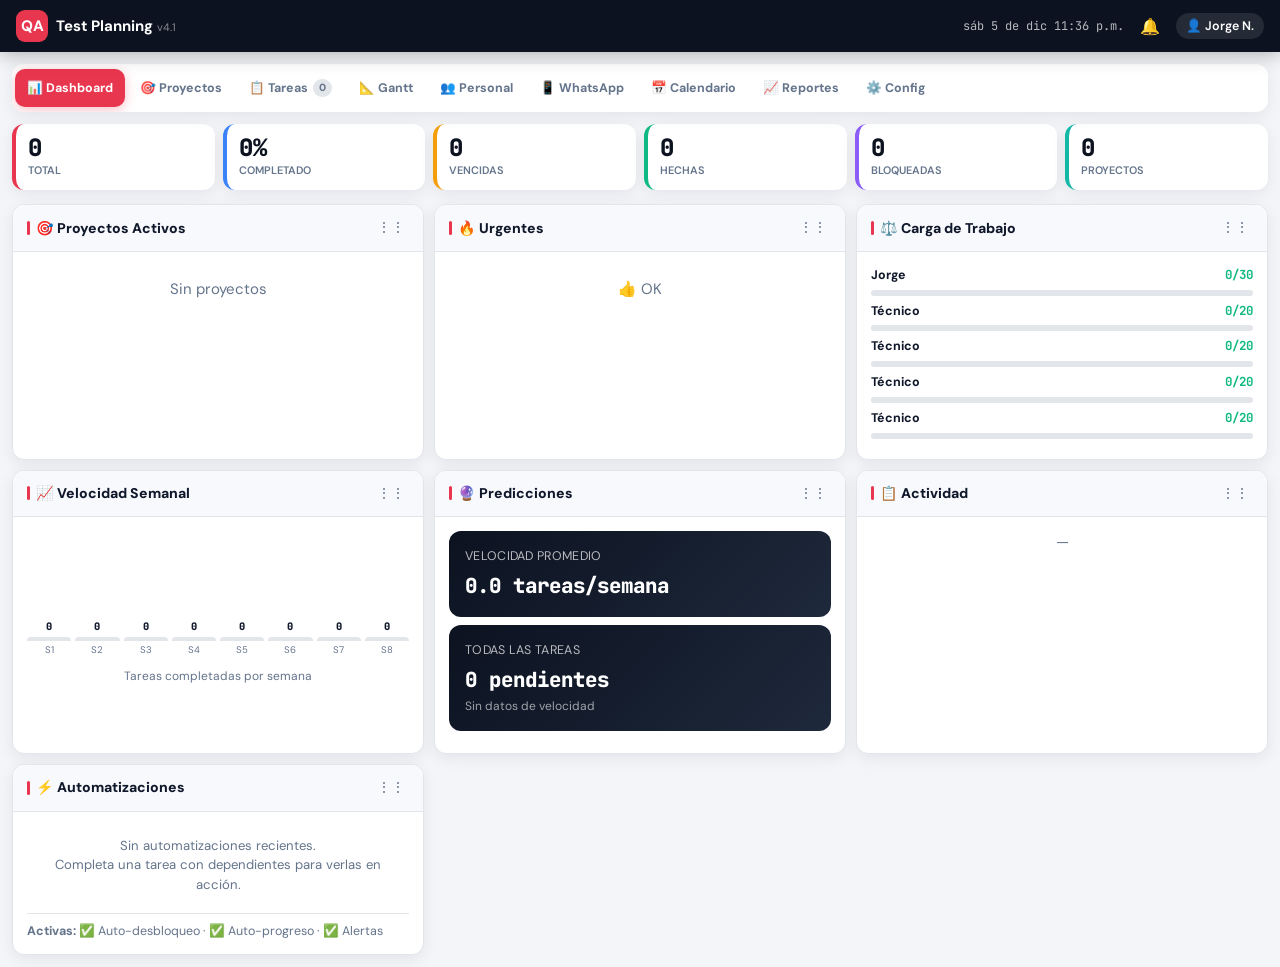
==== index.html @ 42ef91e9 "Add files via upload" ====
<!DOCTYPE html>
<html lang="es">
<head>
    <meta charset="UTF-8">
    <meta name="viewport" content="width=device-width, initial-scale=1.0, maximum-scale=1.0, user-scalable=no">
    <title>QA Test Planning v4.1</title>
    <link href="https://fonts.googleapis.com/css2?family=DM+Sans:wght@400;500;600;700;800&family=JetBrains+Mono:wght@400;600&display=swap" rel="stylesheet">
    <style>
        :root{--dark:#0c1220;--accent:#e8364e;--accent-hover:#c82d42;--accent-light:rgba(232,54,78,0.08);--bg:#f3f5f9;--surface:#fff;--surface-alt:#f8f9fc;--text:#0f172a;--muted:#64748b;--border:#e2e5ea;--success:#10b981;--warning:#f59e0b;--danger:#ef4444;--info:#3b82f6;--purple:#8b5cf6;--teal:#14b8a6;--radius:12px;--shadow:0 4px 16px rgba(12,18,32,0.07);--shadow-lg:0 12px 40px rgba(12,18,32,0.12)}
        *{margin:0;padding:0;box-sizing:border-box}body{font-family:'DM Sans',sans-serif;background:var(--bg);color:var(--text);font-size:15px;line-height:1.5;overflow-x:hidden;-webkit-tap-highlight-color:transparent}
        .topbar{background:var(--dark);color:#fff;padding:10px 16px;display:flex;justify-content:space-between;align-items:center;position:sticky;top:0;z-index:2000;box-shadow:0 2px 20px rgba(0,0,0,0.3)}
        .topbar-brand{display:flex;align-items:center;gap:8px}.topbar-brand .logo{width:32px;height:32px;background:var(--accent);border-radius:9px;display:flex;align-items:center;justify-content:center;font-weight:800;font-size:0.95rem}
        .topbar-right{display:flex;align-items:center;gap:10px;font-size:0.8rem}
        .clock{font-family:'JetBrains Mono',monospace;opacity:0.7;font-size:0.75rem}
        .user-badge{background:rgba(255,255,255,0.1);padding:4px 10px;border-radius:20px;font-weight:600;font-size:0.78rem}
        .notif-btn{background:none;border:none;color:#fff;font-size:1rem;cursor:pointer;position:relative;padding:4px 6px}
        .notif-btn .notif-count{position:absolute;top:-3px;right:-2px;background:var(--accent);color:#fff;font-size:0.58rem;font-weight:800;padding:1px 4px;border-radius:10px}
        .container{max-width:1400px;margin:12px auto;padding:0 12px}
        .tabs{display:flex;gap:3px;margin-bottom:12px;overflow-x:auto;padding:5px 3px;background:var(--surface);border-radius:12px;box-shadow:var(--shadow);position:sticky;top:52px;z-index:1500;scrollbar-width:none;-webkit-overflow-scrolling:touch}.tabs::-webkit-scrollbar{display:none}
        .tab{padding:8px 12px;background:transparent;cursor:pointer;border-radius:10px;font-weight:700;font-size:0.78rem;white-space:nowrap;transition:all 0.2s;color:var(--muted);display:flex;align-items:center;gap:5px;min-height:38px;user-select:none}
        .tab:hover{background:var(--accent-light);color:var(--accent)}.tab.active{background:var(--accent);color:#fff;box-shadow:0 3px 12px rgba(232,54,78,0.3)}
        .tab .badge{background:rgba(255,255,255,0.25);padding:1px 6px;border-radius:10px;font-size:0.65rem;font-weight:800}.tab:not(.active) .badge{background:var(--border);color:var(--muted)}
        .tab-panel{display:none;animation:fadeIn 0.25s ease}.tab-panel.active{display:block}
        @keyframes fadeIn{from{opacity:0;transform:translateY(5px)}to{opacity:1;transform:translateY(0)}}

        /* CARDS */
        .card{background:var(--surface);border:1px solid var(--border);border-radius:var(--radius);padding:16px;margin-bottom:12px;box-shadow:var(--shadow)}
        .card-title{font-weight:800;font-size:0.92rem;margin-bottom:12px;color:var(--dark);display:flex;align-items:center;gap:8px}.card-title::before{content:'';width:4px;height:16px;background:var(--accent);border-radius:2px}
        .form-grid{display:grid;grid-template-columns:repeat(auto-fit,minmax(200px,1fr));gap:10px}
        .form-group{display:flex;flex-direction:column;gap:3px}.form-group.full{grid-column:1/-1}
        label{font-size:0.75rem;font-weight:600;color:var(--muted);text-transform:uppercase;letter-spacing:0.3px}
        input,select,textarea{padding:8px 10px;border:1.5px solid var(--border);border-radius:10px;font-size:0.88rem;font-family:inherit;background:var(--surface);transition:all 0.2s;min-height:40px}
        input:focus,select:focus,textarea:focus{outline:none;border-color:var(--accent);box-shadow:0 0 0 3px rgba(232,54,78,0.1)}
        textarea{min-height:65px;resize:vertical}
        .btn{border:none;padding:8px 16px;border-radius:10px;cursor:pointer;font-weight:700;font-size:0.82rem;font-family:inherit;transition:all 0.2s;display:inline-flex;align-items:center;gap:5px;min-height:40px;-webkit-tap-highlight-color:transparent}
        .btn-primary{background:var(--accent);color:#fff}.btn-primary:hover{background:var(--accent-hover)}
        .btn-secondary{background:var(--surface-alt);color:var(--text);border:1.5px solid var(--border)}.btn-secondary:hover{border-color:var(--accent);color:var(--accent)}
        .btn-success{background:var(--success);color:#fff}.btn-danger{background:var(--danger);color:#fff}.btn-wa{background:#25d366;color:#fff}
        .btn-sm{padding:4px 9px;font-size:0.75rem;min-height:30px;border-radius:7px}.btn-block{width:100%;justify-content:center}.btn-group{display:flex;gap:5px;flex-wrap:wrap}

        /* STATS */
        .stats-row{display:grid;grid-template-columns:repeat(auto-fit,minmax(140px,1fr));gap:8px;margin-bottom:14px}
        .stat-card{background:var(--surface);border-radius:var(--radius);padding:12px;box-shadow:var(--shadow);border-left:4px solid var(--accent)}.stat-card:hover{transform:translateY(-1px)}
        .stat-card .stat-value{font-size:1.5rem;font-weight:800;line-height:1;color:var(--dark);font-family:'JetBrains Mono',monospace}
        .stat-card .stat-label{font-size:0.68rem;color:var(--muted);font-weight:600;margin-top:2px;text-transform:uppercase}
        .stat-card:nth-child(2){border-left-color:var(--info)}.stat-card:nth-child(3){border-left-color:var(--warning)}.stat-card:nth-child(4){border-left-color:var(--success)}.stat-card:nth-child(5){border-left-color:var(--purple)}.stat-card:nth-child(6){border-left-color:var(--teal)}

        /* BADGES */
        .status{display:inline-flex;align-items:center;padding:2px 8px;border-radius:20px;font-size:0.7rem;font-weight:700}
        .status-pending{background:#fef3c7;color:#92400e}.status-progress{background:#dbeafe;color:#1e40af}.status-review{background:#ede9fe;color:#5b21b6}.status-done{background:#d1fae5;color:#065f46}.status-blocked{background:#fee2e2;color:#991b1b}
        .urgency-tag{display:inline-flex;padding:2px 6px;border-radius:6px;font-size:0.66rem;font-weight:700}
        .urg-fire{background:#fef2f2;color:#dc2626;border:1px solid #fca5a5}.urg-hot{background:#fff7ed;color:#ea580c;border:1px solid #fdba74}.urg-warm{background:#fefce8;color:#ca8a04;border:1px solid #fde047}.urg-cool{background:#f0fdf4;color:#16a34a;border:1px solid #86efac}
        .cdot{width:7px;height:7px;border-radius:50%;background:var(--border);display:inline-block}.cdot.filled{background:var(--accent)}
        .score-pill{display:inline-flex;padding:2px 6px;border-radius:6px;font-size:0.68rem;font-weight:800;font-family:'JetBrains Mono',monospace}
        .score-high{background:#fef2f2;color:#dc2626}.score-med{background:#fefce8;color:#ca8a04}.score-low{background:#f0fdf4;color:#16a34a}
        .recur-badge{display:inline-flex;padding:2px 5px;border-radius:4px;font-size:0.62rem;font-weight:700;background:#dbeafe;color:#1e40af}
        .project-tag{font-size:0.64rem;padding:2px 5px;border-radius:4px;font-weight:600}
        .group-badge{display:inline-flex;padding:2px 7px;border-radius:6px;font-size:0.66rem;font-weight:700;margin:1px}

        /* KANBAN */
        .kanban-board{display:grid;grid-template-columns:repeat(4,1fr);gap:8px;min-height:300px}
        .kanban-column{background:var(--surface-alt);border-radius:var(--radius);padding:8px;min-height:250px}
        .kanban-header{font-weight:800;font-size:0.78rem;padding:6px 8px;border-radius:8px;margin-bottom:8px;display:flex;justify-content:space-between;align-items:center}
        .kanban-header .count{background:rgba(0,0,0,0.1);padding:1px 6px;border-radius:10px;font-size:0.65rem}
        .kh-pending{background:#fef3c7;color:#92400e}.kh-progress{background:#dbeafe;color:#1e40af}.kh-review{background:#ede9fe;color:#5b21b6}.kh-done{background:#d1fae5;color:#065f46}
        .kanban-cards{display:flex;flex-direction:column;gap:6px}
        .kanban-card{background:var(--surface);border:1.5px solid var(--border);border-radius:10px;padding:9px;cursor:pointer;transition:all 0.15s;position:relative}
        .kanban-card:hover{border-color:var(--accent);box-shadow:var(--shadow)}
        .kanban-card.blocked-card{opacity:0.5;border-style:dashed;border-color:var(--danger)}
        .kc-title{font-weight:700;font-size:0.82rem;margin-bottom:3px}
        .kc-meta{display:flex;justify-content:space-between;align-items:center;font-size:0.7rem;color:var(--muted)}
        .avatar{width:20px;height:20px;border-radius:50%;display:flex;align-items:center;justify-content:center;font-size:0.58rem;font-weight:800;color:#fff}
        .kc-priority-bar{position:absolute;top:0;left:0;right:0;height:3px;border-radius:10px 10px 0 0}
        .kc-bar-critical{background:var(--danger)}.kc-bar-high{background:#f97316}.kc-bar-medium{background:var(--warning)}.kc-bar-low{background:var(--success)}
        .subtask-bar{height:3px;background:var(--border);border-radius:2px;margin-top:3px;overflow:hidden}.subtask-fill{height:100%;background:var(--success);border-radius:2px}
        .dep-lock{font-size:0.65rem;color:var(--danger);margin-top:2px}

        /* TABLE */
        .data-table{width:100%;border-collapse:separate;border-spacing:0;font-size:0.8rem}
        .data-table thead th{background:var(--dark);color:#fff;padding:8px;text-align:left;font-size:0.7rem;font-weight:700;text-transform:uppercase;white-space:nowrap}
        .data-table thead th:first-child{border-radius:10px 0 0 0}.data-table thead th:last-child{border-radius:0 10px 0 0}
        .data-table tbody td{padding:8px;border-bottom:1px solid var(--border)}.data-table tbody tr:hover{background:var(--accent-light)}
        .table-wrap{overflow-x:auto;border-radius:var(--radius)}

        /* TEAM */
        .team-grid{display:grid;grid-template-columns:repeat(auto-fill,minmax(250px,1fr));gap:10px}
        .team-card{background:var(--surface);border-radius:var(--radius);padding:14px;box-shadow:var(--shadow);border-top:4px solid var(--accent)}.team-card:hover{transform:translateY(-2px)}
        .team-avatar{width:46px;height:46px;border-radius:50%;display:flex;align-items:center;justify-content:center;font-size:1.1rem;font-weight:800;color:#fff;margin:0 auto 6px}
        .tc-name{font-weight:800;font-size:0.92rem;text-align:center}.tc-role{font-size:0.75rem;color:var(--muted);margin-bottom:6px;text-align:center}
        .tc-stats{display:grid;grid-template-columns:repeat(3,1fr);gap:3px;margin-top:6px;padding-top:6px;border-top:1px solid var(--border);text-align:center}
        .tc-stat-value{font-family:'JetBrains Mono',monospace;font-weight:800;font-size:0.9rem}.tc-stat-label{font-size:0.6rem;color:var(--muted);text-transform:uppercase}
        .workload-bar{height:6px;background:var(--border);border-radius:3px;margin-top:5px;overflow:hidden}.workload-fill{height:100%;border-radius:3px}.wl-ok{background:var(--success)}.wl-warn{background:var(--warning)}.wl-danger{background:var(--danger)}

        /* GANTT */
        .gantt-container{overflow-x:auto;background:var(--surface);border:1px solid var(--border);border-radius:var(--radius)}
        .gantt-table{border-collapse:collapse;min-width:100%}.gantt-table th,.gantt-table td{border:1px solid var(--border);padding:0;font-size:0.73rem}
        .gantt-table thead th{background:var(--dark);color:#fff;padding:4px 6px;font-weight:700;text-align:center;position:sticky;top:0;z-index:10}
        .gantt-task-name{padding:6px 8px;font-weight:600;white-space:nowrap;position:sticky;left:0;background:var(--surface);z-index:5;min-width:180px;border-right:2px solid var(--border)}
        .gantt-cell{height:32px;position:relative;min-width:32px}
        .gantt-bar{position:absolute;top:4px;height:22px;border-radius:6px;display:flex;align-items:center;justify-content:center;font-size:0.62rem;font-weight:700;color:#fff;cursor:pointer;z-index:2;padding:0 3px;white-space:nowrap;overflow:hidden}

        /* CALENDAR */
        .calendar-grid{display:grid;grid-template-columns:repeat(7,1fr);gap:2px}
        .cal-header{padding:6px;font-weight:800;text-align:center;font-size:0.7rem;color:var(--muted);text-transform:uppercase}
        .cal-day{background:var(--surface);border:1.5px solid var(--border);border-radius:6px;padding:4px;min-height:65px}.cal-day:hover{border-color:var(--accent)}.cal-day.today{border-color:var(--accent);background:var(--accent-light)}.cal-day.other-month{opacity:0.25}
        .day-num{font-weight:700;font-size:0.78rem;margin-bottom:1px}
        .cal-task{font-size:0.6rem;padding:1px 3px;border-radius:3px;margin-bottom:1px;font-weight:600;white-space:nowrap;overflow:hidden;text-overflow:ellipsis}

        /* MODAL */
        .modal-overlay{position:fixed;top:0;left:0;width:100%;height:100%;background:rgba(12,18,32,0.6);backdrop-filter:blur(3px);display:none;align-items:center;justify-content:center;z-index:5000}.modal-overlay.show{display:flex}
        .modal{background:var(--surface);border-radius:14px;width:95%;max-width:700px;max-height:90vh;overflow-y:auto;box-shadow:var(--shadow-lg);animation:modalIn 0.2s ease}
        @keyframes modalIn{from{opacity:0;transform:scale(0.96)}to{opacity:1;transform:scale(1)}}
        .modal-header{padding:14px 18px;border-bottom:1px solid var(--border);display:flex;justify-content:space-between;align-items:center}.modal-header h3{font-weight:800;font-size:0.95rem}
        .modal-close{background:none;border:none;font-size:1.2rem;cursor:pointer;color:var(--muted)}
        .modal-body{padding:18px}.modal-footer{padding:10px 18px;border-top:1px solid var(--border);display:flex;justify-content:flex-end;gap:6px}
        .toolbar{display:flex;gap:6px;margin-bottom:10px;flex-wrap:wrap;align-items:center}
        .search-box{flex:1;min-width:140px;position:relative}.search-box input{width:100%;padding-left:32px}.search-box::before{content:'🔍';position:absolute;left:8px;top:50%;transform:translateY(-50%);font-size:0.8rem}
        .filter-chip{padding:5px 10px;border-radius:20px;border:1.5px solid var(--border);background:var(--surface);font-size:0.75rem;font-weight:600;cursor:pointer;font-family:inherit}.filter-chip:hover,.filter-chip.active{border-color:var(--accent);color:var(--accent);background:var(--accent-light)}
        .bar-chart{display:flex;flex-direction:column;gap:6px}.bar-row{display:flex;align-items:center;gap:7px}.bar-label{width:80px;font-size:0.75rem;font-weight:600;text-align:right;color:var(--muted);white-space:nowrap;overflow:hidden;text-overflow:ellipsis}
        .bar-track{flex:1;height:22px;background:var(--surface-alt);border-radius:11px;overflow:hidden}.bar-fill{height:100%;border-radius:11px;display:flex;align-items:center;padding-left:7px;font-size:0.68rem;font-weight:700;color:#fff;transition:width 0.5s}
        .bar-value{width:32px;font-family:'JetBrains Mono',monospace;font-weight:700;font-size:0.78rem}
        .view-toggle{display:flex;gap:2px;background:var(--surface-alt);border-radius:10px;padding:2px}
        .vt-btn{padding:5px 10px;border:none;background:transparent;border-radius:8px;cursor:pointer;font-weight:700;font-size:0.75rem;font-family:inherit;color:var(--muted)}.vt-btn.active{background:var(--surface);color:var(--text);box-shadow:0 1px 4px rgba(0,0,0,0.08)}
        .toast-container{position:fixed;top:65px;right:12px;z-index:6000;display:flex;flex-direction:column;gap:5px}
        .toast{padding:10px 14px;border-radius:10px;font-weight:600;font-size:0.8rem;box-shadow:var(--shadow-lg);animation:slideIn 0.3s ease}.toast-success{background:#065f46;color:#fff}.toast-error{background:#991b1b;color:#fff}.toast-info{background:#1e40af;color:#fff}
        @keyframes slideIn{from{opacity:0;transform:translateX(30px)}to{opacity:1;transform:translateX(0)}}

        /* DRAGGABLE DASHBOARD WIDGETS */
        .dash-grid{display:grid;grid-template-columns:repeat(auto-fill,minmax(320px,1fr));gap:10px;min-height:200px}
        .dash-widget{background:var(--surface);border:1px solid var(--border);border-radius:var(--radius);box-shadow:var(--shadow);overflow:hidden;transition:box-shadow 0.2s}
        .dash-widget.dragging{opacity:0.6;box-shadow:var(--shadow-lg);transform:scale(0.98)}
        .dash-widget .widget-header{padding:10px 14px;display:flex;justify-content:space-between;align-items:center;cursor:grab;background:var(--surface-alt);border-bottom:1px solid var(--border);touch-action:none;user-select:none}
        .dash-widget .widget-header:active{cursor:grabbing}
        .widget-header .wh-title{font-weight:800;font-size:0.88rem;display:flex;align-items:center;gap:6px}
        .widget-header .wh-title::before{content:'';width:3px;height:14px;background:var(--accent);border-radius:2px}
        .widget-header .drag-handle{color:var(--muted);font-size:0.9rem;cursor:grab;padding:2px 4px}
        .dash-widget .widget-body{padding:14px;max-height:350px;overflow-y:auto}
        .dash-placeholder{border:2px dashed var(--accent);border-radius:var(--radius);background:var(--accent-light);min-height:100px}

        /* VELOCITY CHART */
        .velocity-chart{display:flex;align-items:flex-end;gap:4px;height:120px;padding:10px 0}
        .vel-bar{flex:1;background:var(--info);border-radius:6px 6px 0 0;min-width:20px;position:relative;transition:height 0.4s}
        .vel-bar:hover{opacity:0.85}
        .vel-bar .vel-val{position:absolute;top:-18px;left:50%;transform:translateX(-50%);font-size:0.65rem;font-weight:800;font-family:'JetBrains Mono',monospace;white-space:nowrap}
        .vel-bar .vel-lbl{position:absolute;bottom:-16px;left:50%;transform:translateX(-50%);font-size:0.6rem;color:var(--muted);white-space:nowrap}

        /* PREDICTION */
        .prediction-card{background:linear-gradient(135deg,var(--dark),#1e293b);color:#fff;border-radius:var(--radius);padding:16px}
        .prediction-card .pred-title{font-size:0.78rem;opacity:0.7;text-transform:uppercase;letter-spacing:0.3px;margin-bottom:4px}
        .prediction-card .pred-value{font-size:1.3rem;font-weight:800;font-family:'JetBrains Mono',monospace}
        .prediction-card .pred-sub{font-size:0.75rem;opacity:0.6;margin-top:2px}

        /* AUTOMATION LOG */
        .auto-log{font-size:0.8rem}.auto-log-item{padding:6px 0;border-bottom:1px solid var(--border);display:flex;align-items:center;gap:8px}
        .auto-log-item .auto-icon{width:28px;height:28px;border-radius:8px;display:flex;align-items:center;justify-content:center;font-size:0.85rem}

        .project-grid{display:grid;grid-template-columns:repeat(auto-fill,minmax(270px,1fr));gap:10px}
        .project-card{background:var(--surface);border-radius:var(--radius);padding:14px;box-shadow:var(--shadow);border-left:5px solid var(--info);cursor:pointer;transition:all 0.2s}.project-card:hover{transform:translateY(-2px)}
        .pc-title{font-weight:800;font-size:0.95rem;margin-bottom:3px}.pc-desc{font-size:0.78rem;color:var(--muted);margin-bottom:8px;display:-webkit-box;-webkit-line-clamp:2;-webkit-box-orient:vertical;overflow:hidden}
        .project-progress{height:6px;background:var(--border);border-radius:3px;overflow:hidden;margin-top:5px}.project-progress-fill{height:100%;border-radius:3px}
        .pc-stats{display:flex;gap:12px;font-size:0.73rem;color:var(--muted)}.pc-stats strong{color:var(--text)}
        .dep-chip{display:inline-flex;align-items:center;gap:3px;padding:2px 6px;background:var(--surface-alt);border:1px solid var(--border);border-radius:6px;font-size:0.68rem;font-weight:600;margin:1px}
        .dep-chip .dep-status{width:6px;height:6px;border-radius:50%}.dep-met{background:var(--success)}.dep-unmet{background:var(--danger)}
        .comment{padding:8px;border-left:3px solid var(--border);margin-bottom:6px;background:var(--surface-alt);border-radius:0 8px 8px 0}
        .comment .c-author{font-weight:700;font-size:0.78rem}.comment .c-time{font-size:0.65rem;color:var(--muted);font-family:'JetBrains Mono',monospace}
        .subtask-item{display:flex;align-items:center;gap:6px;padding:5px 7px;border-radius:7px;margin-bottom:3px}.subtask-item:hover{background:var(--surface-alt)}
        .subtask-item input[type=checkbox]{width:16px;height:16px;accent-color:var(--accent)}.st-text{font-size:0.85rem;flex:1}.st-text.done{text-decoration:line-through;color:var(--muted)}
        .notif-panel{position:fixed;top:52px;right:8px;width:320px;max-height:65vh;background:var(--surface);border-radius:var(--radius);box-shadow:var(--shadow-lg);z-index:5500;display:none;overflow-y:auto}.notif-panel.show{display:block}
        .notif-item{padding:10px 12px;border-bottom:1px solid var(--border);font-size:0.8rem;cursor:pointer}.notif-item:hover{background:var(--accent-light)}.notif-item.unread{border-left:3px solid var(--accent)}
        .wa-preview{background:#e5f6e0;border:2px solid #25d366;border-radius:10px;padding:14px;font-size:0.85rem;white-space:pre-wrap;max-height:300px;overflow-y:auto;margin:8px 0}
        .parsed-result{background:var(--surface-alt);border:1px solid var(--border);border-radius:8px;padding:8px;margin:3px 0;display:flex;align-items:center;gap:6px}
        .note-card{background:#fffbeb;border:1px solid #fde68a;border-radius:10px;padding:10px;margin-bottom:5px}

        @media(max-width:1024px){.kanban-board{grid-template-columns:1fr 1fr}.dash-grid{grid-template-columns:1fr}.wa-layout{grid-template-columns:1fr!important}}
        @media(max-width:700px){
            body{font-size:14px}
            .kanban-board{grid-template-columns:1fr 1fr;gap:6px}.stats-row{grid-template-columns:repeat(3,1fr);gap:5px}.form-grid{grid-template-columns:1fr}
            .notif-panel{width:94%;right:3%;top:48px}.dash-grid{grid-template-columns:1fr}
            .topbar{padding:8px 10px}.topbar-brand .logo{width:28px;height:28px;font-size:0.8rem}
            .container{padding:0 8px;margin:8px auto}
            .tabs{padding:4px 2px;gap:2px;position:sticky;top:44px}
            .tab{padding:7px 9px;font-size:0.72rem;min-height:34px;gap:3px}
            .toolbar{gap:4px}.btn{padding:7px 12px;font-size:0.78rem;min-height:36px}.btn-sm{padding:3px 7px;font-size:0.72rem;min-height:28px}
            .card{padding:12px;margin-bottom:8px}.card-title{font-size:0.88rem;margin-bottom:10px}
            .stat-card{padding:10px}.stat-card .stat-value{font-size:1.2rem}.stat-card .stat-label{font-size:0.62rem}
            .modal{width:98%;max-height:94vh;border-radius:12px}.modal-body{padding:14px}.modal-header{padding:12px 14px}.modal-footer{padding:8px 14px}
            .kanban-card{padding:8px}.kc-title{font-size:0.8rem}
            .team-grid{grid-template-columns:1fr 1fr;gap:6px}.team-card{padding:10px}.team-avatar{width:38px;height:38px;font-size:0.9rem;margin-bottom:4px}.tc-name{font-size:0.85rem}
            .project-grid{grid-template-columns:1fr}.gantt-task-name{min-width:130px;font-size:0.72rem}
            input,select,textarea{min-height:38px;font-size:0.85rem;padding:7px 9px}
            .wa-layout{grid-template-columns:1fr!important}
            .wa-preview{font-size:0.8rem;padding:10px;max-height:250px}
            .search-box{min-width:100px}
            select.mob-select{max-width:90px;font-size:0.72rem;padding:3px 4px}
            /* Touch-friendly: bigger hit areas */
            .filter-chip{padding:7px 11px;font-size:0.73rem;min-height:32px}
            .kanban-column{padding:6px;min-height:180px}.kanban-header{font-size:0.73rem;padding:5px 7px}
            /* Quick-reply buttons */
            .qr-btn{min-height:44px!important;font-size:0.9rem!important}
        }
        @media(max-width:420px){
            .kanban-board{grid-template-columns:1fr}
            .stats-row{grid-template-columns:repeat(2,1fr)}
            .team-grid{grid-template-columns:1fr}
            .tabs{gap:1px}.tab{padding:6px 7px;font-size:0.68rem}
        }
    </style>
</head>
<body>
<div class="toast-container" id="toasts"></div>
<div class="notif-panel" id="notifPanel"><div style="padding:12px;border-bottom:1px solid var(--border);display:flex;justify-content:space-between;align-items:center;"><strong>🔔 Alertas</strong><button class="btn btn-sm btn-secondary" onclick="clearNotifs()">Limpiar</button></div><div id="notifList"></div></div>

<div class="topbar"><div class="topbar-brand"><div class="logo">QA</div><div><strong>Test Planning</strong> <span style="font-size:0.68rem;opacity:0.5;">v4.1</span></div></div><div class="topbar-right"><span class="clock" id="clock"></span><button class="notif-btn" onclick="toggleNotifPanel()">🔔<span class="notif-count" id="notifCount" style="display:none;">0</span></button><div class="user-badge">👤 Jorge N.</div></div></div>

<div class="container">
<div class="tabs">
    <div class="tab active" data-tab="dashboard">📊 Dashboard</div>
    <div class="tab" data-tab="projects">🎯 Proyectos</div>
    <div class="tab" data-tab="tasks">📋 Tareas <span class="badge" id="tasksBadge">0</span></div>
    <div class="tab" data-tab="gantt">📐 Gantt</div>
    <div class="tab" data-tab="team">👥 Personal</div>
    <div class="tab" data-tab="whatsapp">📱 WhatsApp</div>
    <div class="tab" data-tab="calendar">📅 Calendario</div>
    <div class="tab" data-tab="reports">📈 Reportes</div>
    <div class="tab" data-tab="settings">⚙️ Config</div>
</div>

<!-- DASHBOARD with draggable widgets -->
<div class="tab-panel active" id="panel-dashboard">
    <div class="stats-row" id="dashStats"></div>
    <div class="dash-grid" id="dashGrid"></div>
</div>

<div class="tab-panel" id="panel-projects"><div class="toolbar"><div class="search-box"><input type="text" id="projectSearch" placeholder="Buscar..." oninput="renderProjects()"></div><button class="btn btn-secondary" onclick="openTemplateModal()">📋</button><button class="btn btn-primary" onclick="openProjectModal()">＋ Proyecto</button></div><div class="project-grid" id="projectGrid"></div></div>

<div class="tab-panel" id="panel-tasks"><div class="toolbar"><div class="search-box"><input type="text" id="taskSearch" placeholder="Buscar..." oninput="renderTasks()"></div><div class="view-toggle"><button class="vt-btn active" onclick="setView('kanban',this)">Kanban</button><button class="vt-btn" onclick="setView('list',this)">Lista</button></div><select id="filterProject" onchange="renderTasks()" style="min-height:36px;border-radius:10px;font-size:0.78rem;font-weight:600;padding:4px 7px;border:1.5px solid var(--border);"><option value="">Todos</option></select><select id="filterGroup" onchange="renderTasks()" style="min-height:36px;border-radius:10px;font-size:0.78rem;font-weight:600;padding:4px 7px;border:1.5px solid var(--border);"><option value="">Grupos</option></select><div style="display:flex;gap:2px;"><button class="filter-chip active" onclick="filterTasks('all',this)">Todas</button><button class="filter-chip" onclick="filterTasks('blocked',this)">🔒</button><button class="filter-chip" onclick="filterTasks('overdue',this)">⚠️</button><button class="filter-chip" onclick="filterTasks('urgent',this)">🔥</button></div><button class="btn btn-primary" onclick="openTaskModal()">＋</button></div><div id="kanbanView"><div class="kanban-board" id="kanbanBoard"></div></div><div id="listView" style="display:none;"><div class="card"><div class="table-wrap"><table class="data-table"><thead><tr><th>Tarea</th><th>Proy</th><th>Estado</th><th>Urg</th><th>Cx</th><th>Score</th><th>Quien</th><th>Límite</th><th>Sub</th><th></th></tr></thead><tbody id="taskListBody"></tbody></table></div></div></div></div>

<div class="tab-panel" id="panel-gantt"><div class="toolbar"><select id="ganttProject" onchange="renderGantt()" style="min-height:36px;border-radius:10px;font-size:0.78rem;font-weight:600;padding:4px;border:1.5px solid var(--border);"><option value="">Todos</option></select><div style="display:flex;gap:2px;"><button class="filter-chip active" onclick="setGF('all',this)">Todas</button><button class="filter-chip" onclick="setGF('active',this)">Activas</button><button class="filter-chip" onclick="setGF('critical',this)">Críticas</button></div><div class="view-toggle"><button class="vt-btn active" onclick="setGZ('day',this)">Día</button><button class="vt-btn" onclick="setGZ('week',this)">Sem</button></div></div><div class="card" style="padding:8px;"><div id="ganttChart"></div></div></div>

<div class="tab-panel" id="panel-team"><div class="toolbar"><div class="search-box"><input type="text" id="teamSearch" placeholder="Buscar..." oninput="renderTeam()"></div><select id="filterTeamGroup" onchange="renderTeam()" style="min-height:36px;border-radius:10px;font-size:0.78rem;font-weight:600;padding:4px;border:1.5px solid var(--border);"><option value="">Grupos</option></select><button class="btn btn-secondary" onclick="openGroupModal()">📂</button><button class="btn btn-primary" onclick="openMemberModal()">＋</button></div><div class="team-grid" id="teamGrid"></div></div>

<div class="tab-panel" id="panel-whatsapp"><div style="display:grid;grid-template-columns:1fr 1fr;gap:12px;" class="wa-layout">
<div class="card"><div class="card-title">📤 Generar Mensaje</div>
<div class="form-group"><label>Para</label><select id="waTarget" onchange="genWA()"><option value="all">Todos</option></select></div>
<div class="form-group" style="margin-top:5px;"><label>Formato</label>
<div class="view-toggle" style="margin-top:3px;"><button class="vt-btn active" onclick="setWAFmt('quick',this)">🎯 Respuesta Rápida</button><button class="vt-btn" onclick="setWAFmt('classic',this)">📝 Clásico</button></div>
</div>
<div class="form-group" style="margin-top:5px;"><label>Incluir</label><div style="display:flex;gap:5px;flex-wrap:wrap;margin-top:2px;"><label style="display:flex;gap:2px;text-transform:none;cursor:pointer;font-size:0.82rem;"><input type="checkbox" id="waP" checked onchange="genWA()">Pend</label><label style="display:flex;gap:2px;text-transform:none;cursor:pointer;font-size:0.82rem;"><input type="checkbox" id="waI" checked onchange="genWA()">Prog</label><label style="display:flex;gap:2px;text-transform:none;cursor:pointer;font-size:0.82rem;"><input type="checkbox" id="waB" checked onchange="genWA()">Bloq</label></div></div>
<div class="wa-preview" id="waPreview"></div>
<div class="btn-group" style="margin-top:6px;"><button class="btn btn-wa" onclick="sendWA()">📱 WhatsApp</button><button class="btn btn-secondary" onclick="copyWA()">📋</button><button class="btn btn-secondary" onclick="sendAllWA()">📱 Enviar a Todos</button></div>
</div>
<div class="card"><div class="card-title">📥 Interpretar Respuesta</div>
<p style="font-size:0.78rem;color:var(--muted);margin-bottom:6px;">Pega lo que te contestaron. El sistema interpreta respuestas libres, emojis, números, y formato rápido.</p>
<div class="form-group"><label>De</label><select id="waFrom"><option value="">...</option></select></div>
<textarea id="waResp" placeholder="Ejemplos de lo que detecta:&#10;&#10;1. ✅  2. 🔄 60%  3. 🚫 falta sensor&#10;&#10;O texto libre:&#10;la 1 ya está, la 2 va como al 70, la 3 no he podido porque no llegó el material&#10;&#10;O con formato rápido:&#10;1A 2B60 3C falta pieza" style="width:100%;min-height:100px;margin-top:6px;"></textarea>
<div style="display:flex;gap:4px;margin-top:6px;"><button class="btn btn-primary" style="flex:1;" onclick="parseWA()">🔍 Analizar</button><button class="btn btn-secondary" onclick="document.getElementById('waResp').value='';document.getElementById('waResults').innerHTML='';">🗑️</button></div>
<div id="waResults" style="margin-top:8px;"></div>
<div style="margin-top:10px;padding:10px;background:var(--surface-alt);border-radius:10px;border:1px solid var(--border);">
<div style="font-weight:700;font-size:0.82rem;margin-bottom:5px;">📖 Cheat Sheet — Lo que detecta el parser:</div>
<div style="font-size:0.75rem;color:var(--muted);line-height:1.6;">
<div>✅ A listo hecho terminé ya completé → <strong>Completada</strong></div>
<div>🔄 B 60% va al 70 avancé medio → <strong>En Progreso + %</strong></div>
<div>🚫 C bloqueado no puedo falta parado → <strong>Bloqueada + motivo</strong></div>
<div style="margin-top:4px;font-style:italic;">Formato rápido: <strong>1A 2B60 3C motivo</strong><br>1=tarea, A/B/C=status, número=%</div>
</div></div>
</div></div></div>

<div class="tab-panel" id="panel-calendar"><div class="card"><div style="display:flex;justify-content:space-between;align-items:center;margin-bottom:10px;"><button class="btn btn-secondary btn-sm" onclick="chgMo(-1)">◀</button><h3 id="calTitle" style="font-weight:800;font-size:1rem;"></h3><button class="btn btn-secondary btn-sm" onclick="chgMo(1)">▶</button></div><div class="calendar-grid" id="calGrid"></div></div></div>

<div class="tab-panel" id="panel-reports"><div class="stats-row" id="rptStats"></div><div style="display:grid;grid-template-columns:1fr 1fr;gap:10px;"><div class="card"><div class="card-title">Carga Ponderada</div><div class="bar-chart" id="chWL"></div></div><div class="card"><div class="card-title">Por Prioridad</div><div class="bar-chart" id="chPri"></div></div></div><div style="display:grid;grid-template-columns:1fr 1fr;gap:10px;margin-top:10px;"><div class="card"><div class="card-title">Por Urgencia</div><div class="bar-chart" id="chUrg"></div></div><div class="card"><div class="card-title">Proyectos</div><div class="bar-chart" id="chProj"></div></div></div><div class="card" style="margin-top:10px;"><div class="card-title">📈 Velocidad del Equipo</div><div id="velocityChart"></div></div></div>

<div class="tab-panel" id="panel-settings"><div class="card"><div class="card-title">Respaldo</div><div class="btn-group"><button class="btn btn-secondary" onclick="exportDB()">📥 Exportar</button><button class="btn btn-secondary" onclick="document.getElementById('impF').click()">📤 Importar</button><input type="file" id="impF" accept=".json" style="display:none" onchange="importDB(event)"><button class="btn btn-danger" onclick="if(confirm('¿Borrar TODO?')){localStorage.removeItem(DB_KEY);location.reload();}">🗑️</button></div></div><div class="card"><div class="card-title">Categorías</div><div id="catList"></div><div style="display:flex;gap:5px;margin-top:6px;"><input type="text" id="newCat" placeholder="Nueva..." style="flex:1;"><button class="btn btn-primary btn-sm" onclick="addCat()">+</button></div></div><div class="card"><div class="card-title">📋 Plantillas</div><div id="tplList"></div></div><div class="card"><div class="card-title">⚡ Automatizaciones</div><div style="display:flex;flex-direction:column;gap:6px;"><label style="display:flex;align-items:center;gap:6px;text-transform:none;cursor:pointer;font-size:0.85rem;"><input type="checkbox" id="autoUnblock" onchange="saveAutoConfig()" style="min-height:auto;"> Al completar tarea → desbloquear dependientes automáticamente</label><label style="display:flex;align-items:center;gap:6px;text-transform:none;cursor:pointer;font-size:0.85rem;"><input type="checkbox" id="autoProgress" onchange="saveAutoConfig()" style="min-height:auto;"> Al desbloquear → mover a "En Progreso" automáticamente</label><label style="display:flex;align-items:center;gap:6px;text-transform:none;cursor:pointer;font-size:0.85rem;"><input type="checkbox" id="autoNotify" onchange="saveAutoConfig()" style="min-height:auto;"> Generar alertas de sobrecarga y vencimientos</label></div></div><div class="card"><div class="card-title">Dashboard Layout</div><p style="font-size:0.82rem;color:var(--muted);margin-bottom:8px;">Arrastra los widgets en el Dashboard para reorganizarlos. Tu layout se guarda automáticamente.</p><button class="btn btn-secondary" onclick="resetDashLayout()">🔄 Restaurar Layout Original</button></div><div class="card"><div class="card-title">Notas</div><textarea id="qNote" placeholder="Nota..." rows="2"></textarea><button class="btn btn-primary btn-sm" style="margin-top:4px;" onclick="addNote()">📌</button><div id="noteList" style="margin-top:6px;"></div></div></div>
</div>
<!-- MODALS -->
<div class="modal-overlay" id="projectModal" onclick="if(event.target===this)closeModal('projectModal')"><div class="modal"><div class="modal-header"><h3 id="projMT">Nuevo Proyecto</h3><button class="modal-close" onclick="closeModal('projectModal')">✕</button></div><div class="modal-body"><input type="hidden" id="eProjId"><div class="form-grid"><div class="form-group full"><label>Nombre</label><input type="text" id="projName"></div><div class="form-group full"><label>Descripción / Meta</label><textarea id="projDesc"></textarea></div><div class="form-group"><label>Inicio</label><input type="date" id="projStart"></div><div class="form-group"><label>Límite</label><input type="date" id="projEnd"></div><div class="form-group"><label>Color</label><div style="display:flex;gap:4px;flex-wrap:wrap;" id="projColors"></div></div><div class="form-group"><label>Estado</label><select id="projStatus"><option value="active">Activo</option><option value="paused">Pausado</option><option value="done">Completado</option></select></div></div></div><div class="modal-footer"><button class="btn btn-secondary" onclick="closeModal('projectModal')">Cancelar</button><button class="btn btn-success" onclick="saveAsTpl()">📋</button><button class="btn btn-primary" onclick="saveProj()">💾</button></div></div></div>

<div class="modal-overlay" id="taskModal" onclick="if(event.target===this)closeModal('taskModal')"><div class="modal"><div class="modal-header"><h3 id="taskMT">Nueva Tarea</h3><button class="modal-close" onclick="closeModal('taskModal')">✕</button></div><div class="modal-body"><input type="hidden" id="eTaskId"><div class="form-grid"><div class="form-group full"><label>Título</label><input type="text" id="tTitle"></div><div class="form-group full"><label>Descripción</label><textarea id="tDesc"></textarea></div><div class="form-group"><label>Proyecto</label><select id="tProj"><option value="">—</option></select></div><div class="form-group"><label>Estado</label><select id="tStatus"><option value="pending">⏳ Pendiente</option><option value="progress">🔄 En Progreso</option><option value="review">👁️ Revisión</option><option value="done">✅ Completada</option><option value="blocked">🚫 Bloqueada</option></select></div><div class="form-group"><label>Prioridad</label><select id="tPri"><option value="low">🟢 Baja</option><option value="medium" selected>🟡 Media</option><option value="high">🟠 Alta</option><option value="critical">🔴 Crítica</option></select></div><div class="form-group"><label>🔥 Urgencia</label><select id="tUrg"><option value="1">1 Espera</option><option value="2" selected>2 Normal</option><option value="3">3 Urgente</option><option value="4">4 Inmediata</option></select></div><div class="form-group"><label>🧩 Complejidad</label><input type="number" id="tCx" min="1" max="8" value="3"></div><div class="form-group"><label>Asignado</label><select id="tAssign"><option value="">—</option></select></div><div class="form-group"><label>Categoría</label><select id="tCat"><option value="">—</option></select></div><div class="form-group"><label>Inicio</label><input type="date" id="tStart"></div><div class="form-group"><label>Límite</label><input type="date" id="tDue"></div><div class="form-group"><label>Horas</label><input type="number" id="tEff" min="0" step="0.5" value="0"></div><div class="form-group"><label>🔄 Recurrencia</label><select id="tRecur"><option value="">—</option><option value="daily">Diaria</option><option value="weekly">Semanal</option><option value="biweekly">Quincenal</option><option value="monthly">Mensual</option></select></div><div class="form-group full"><label>🔗 Dependencias</label><div id="depSel" style="display:flex;flex-wrap:wrap;gap:2px;"></div><select id="addDep" onchange="addDepFn(this.value);this.value='';"><option value="">+ Dep...</option></select></div><div class="form-group full"><label>📝 Subtareas</label><div id="stEdit"></div><div style="display:flex;gap:5px;margin-top:5px;"><input type="text" id="newST" placeholder="Subtarea..." style="flex:1;" onkeydown="if(event.key==='Enter')addST()"><button class="btn btn-sm btn-primary" onclick="addST()">+</button></div></div></div></div><div class="modal-footer"><button class="btn btn-secondary" onclick="closeModal('taskModal')">Cancelar</button><button class="btn btn-primary" onclick="saveTask()">💾</button></div></div></div>

<div class="modal-overlay" id="memberModal" onclick="if(event.target===this)closeModal('memberModal')"><div class="modal"><div class="modal-header"><h3 id="memMT">Agregar Miembro</h3><button class="modal-close" onclick="closeModal('memberModal')">✕</button></div><div class="modal-body"><input type="hidden" id="eMemId"><div class="form-grid"><div class="form-group full"><label>Nombre</label><input type="text" id="mName"></div><div class="form-group"><label>Puesto</label><input type="text" id="mRole"></div><div class="form-group"><label>Depto</label><input type="text" id="mDept"></div><div class="form-group"><label>Email</label><input type="email" id="mEmail"></div><div class="form-group"><label>📱 WhatsApp</label><input type="tel" id="mPhone" placeholder="5212345678901"></div><div class="form-group"><label>Capacidad pts</label><input type="number" id="mCap" min="1" value="20"></div><div class="form-group full"><label>Grupos</label><div id="mGroups"></div></div></div></div><div class="modal-footer"><button class="btn btn-secondary" onclick="closeModal('memberModal')">Cancelar</button><button class="btn btn-primary" onclick="saveMem()">💾</button></div></div></div>

<div class="modal-overlay" id="groupModal" onclick="if(event.target===this)closeModal('groupModal')"><div class="modal"><div class="modal-header"><h3>📂 Grupos</h3><button class="modal-close" onclick="closeModal('groupModal')">✕</button></div><div class="modal-body"><div id="grpList"></div><div style="display:flex;gap:5px;margin-top:8px;"><input type="text" id="newGrp" placeholder="Nombre..."><input type="color" id="grpCol" value="#3b82f6" style="width:45px;min-height:40px;padding:2px;border-radius:8px;"><button class="btn btn-primary" onclick="addGrp()">Crear</button></div></div></div></div>

<div class="modal-overlay" id="detailModal" onclick="if(event.target===this)closeModal('detailModal')"><div class="modal" style="max-width:750px;"><div class="modal-header"><h3>Detalle</h3><button class="modal-close" onclick="closeModal('detailModal')">✕</button></div><div class="modal-body" id="detBody"></div><div class="modal-footer" id="detFoot"></div></div></div>

<div class="modal-overlay" id="projDetModal" onclick="if(event.target===this)closeModal('projDetModal')"><div class="modal" style="max-width:800px;"><div class="modal-header"><h3 id="pdT">Proyecto</h3><button class="modal-close" onclick="closeModal('projDetModal')">✕</button></div><div class="modal-body" id="pdB"></div><div class="modal-footer" id="pdF"></div></div></div>

<div class="modal-overlay" id="tplModal" onclick="if(event.target===this)closeModal('tplModal')"><div class="modal"><div class="modal-header"><h3>📋 Plantillas</h3><button class="modal-close" onclick="closeModal('tplModal')">✕</button></div><div class="modal-body" id="tplBody"></div></div></div>
<script>
const DB_KEY='jm_taskboard_v4';const COLORS=['#e8364e','#3b82f6','#10b981','#f59e0b','#8b5cf6','#ec4899','#14b8a6','#f97316','#6366f1','#84cc16'];
let db=JSON.parse(localStorage.getItem(DB_KEY))||{tasks:[],members:[],projects:[],groups:[],categories:['General','Emisiones','Mantenimiento','Calidad','Seguridad','Administrativo'],templates:[],notes:[],activity:[],notifications:[],weeklyLog:[],dashLayout:null,autoConfig:{unblock:true,progress:true,notify:true}};
['projects','groups','templates','notifications','weeklyLog'].forEach(k=>{if(!db[k])db[k]=[];});
if(!db.autoConfig)db.autoConfig={unblock:true,progress:true,notify:true};
if(!db.members.length){db.groups=[{id:gid(),name:'Emisiones Lab',color:'#3b82f6'},{id:gid(),name:'Calidad',color:'#10b981'}];const g1=db.groups[0].id;db.members=[{id:gid(),name:'Jorge Nuñez',role:'Líder de Laboratorio',dept:'Emisiones',email:'',phone:'',color:'#e8364e',capacity:30,groups:[g1],created:new Date().toISOString()},{id:gid(),name:'Técnico 1',role:'Técnico',dept:'Emisiones',email:'',phone:'',color:'#3b82f6',capacity:20,groups:[g1],created:new Date().toISOString()},{id:gid(),name:'Técnico 2',role:'Técnico',dept:'Emisiones',email:'',phone:'',color:'#10b981',capacity:20,groups:[g1],created:new Date().toISOString()},{id:gid(),name:'Técnico 3',role:'Técnico',dept:'Emisiones',email:'',phone:'',color:'#f59e0b',capacity:20,groups:[g1],created:new Date().toISOString()},{id:gid(),name:'Técnico 4',role:'Técnico',dept:'Emisiones',email:'',phone:'',color:'#8b5cf6',capacity:20,groups:[g1],created:new Date().toISOString()}];saveDB();}
function gid(){return Date.now().toString(36)+Math.random().toString(36).substr(2,5)}
function saveDB(){localStorage.setItem(DB_KEY,JSON.stringify(db))}
let currentView='kanban',currentFilter='all',currentMonth=new Date(),gFilter='all',gZoom='day',tmpDeps=[],tmpST=[];

document.addEventListener('DOMContentLoaded',()=>{initTabs();loadAutoConfig();checkRecur();logWeekly();genNotifs();refreshAll();startClock();});
function startClock(){const u=()=>{const n=new Date();document.getElementById('clock').textContent=n.toLocaleDateString('es-MX',{weekday:'short',day:'numeric',month:'short'})+' '+n.toLocaleTimeString('es-MX',{hour:'2-digit',minute:'2-digit'});};u();setInterval(u,30000);}
function initTabs(){document.querySelectorAll('.tab').forEach(t=>{t.addEventListener('click',()=>{document.querySelectorAll('.tab,.tab-panel').forEach(e=>e.classList.remove('active'));t.classList.add('active');document.getElementById('panel-'+t.dataset.tab).classList.add('active');refreshAll();});});}
function refreshAll(){renderDash();renderProjects();renderTasks();renderGantt();renderTeam();renderCal();renderReports();renderSettings();renderWA();updateBadges();popFilters();}
function updateBadges(){document.getElementById('tasksBadge').textContent=db.tasks.filter(t=>t.status!=='done').length;const nc=db.notifications.filter(n=>!n.read).length;const el=document.getElementById('notifCount');el.textContent=nc;el.style.display=nc>0?'':'none';}
function popFilters(){const po='<option value="">Todos</option>'+db.projects.map(p=>`<option value="${p.id}">${p.name}</option>`).join('');['filterProject','ganttProject'].forEach(id=>{const e=document.getElementById(id);if(e){const v=e.value;e.innerHTML=po;e.value=v;}});const go='<option value="">Grupos</option>'+db.groups.map(g=>`<option value="${g.id}">${g.name}</option>`).join('');['filterGroup','filterTeamGroup'].forEach(id=>{const e=document.getElementById(id);if(e){const v=e.value;e.innerHTML=go;e.value=v;}});}
function toast(m,t='success'){const e=document.createElement('div');e.className=`toast toast-${t}`;e.innerHTML=m;document.getElementById('toasts').appendChild(e);setTimeout(()=>e.remove(),3000);}
function openModal(id){document.getElementById(id).classList.add('show');}
function closeModal(id){document.getElementById(id).classList.remove('show');}
function lg(a){db.activity.unshift({action:a,time:new Date().toISOString()});if(db.activity.length>200)db.activity=db.activity.slice(0,200);saveDB();}
function sL(s){return{pending:'Pendiente',progress:'En Progreso',review:'En Revisión',done:'Completada',blocked:'Bloqueada'}[s]||s;}
function pL(p){return{critical:'Crítica',high:'Alta',medium:'Media',low:'Baja'}[p]||p;}
function pI(p){return{critical:'🔴',high:'🟠',medium:'🟡',low:'🟢'}[p]||'';}
function pW(p){return{critical:4,high:3,medium:2,low:1}[p]||0;}
function uL(u){return{4:'🔥 Inmediata',3:'🟠 Urgente',2:'🟡 Normal',1:'🟢 Espera'}[u]||'Normal';}
function uC(u){return{4:'urg-fire',3:'urg-hot',2:'urg-warm',1:'urg-cool'}[u]||'urg-warm';}
function uI(u){return{4:'🔥',3:'🟠',2:'🟡',1:'🟢'}[u]||'🟡';}
function ini(n){return n.split(' ').map(w=>w[0]).join('').substring(0,2).toUpperCase();}
function fD(d){if(!d)return'';return new Date(d).toLocaleDateString('es-MX',{day:'numeric',month:'short',year:'numeric'});}
function fS(d){if(!d)return'';return new Date(d).toLocaleDateString('es-MX',{day:'numeric',month:'short'});}
function tA(iso){const d=(new Date()-new Date(iso))/1000;if(d<60)return'Ahora';if(d<3600)return`${Math.floor(d/60)}m`;if(d<86400)return`${Math.floor(d/3600)}h`;return`${Math.floor(d/86400)}d`;}
function dBt(a,b){return Math.round((new Date(b)-new Date(a))/864e5);}
function tS(t){return(t.urgency||2)*(t.complexity||3)*pW(t.priority);}
function sCC(s){return s>=24?'score-high':s>=12?'score-med':'score-low';}
function depsMet(t){if(!t.deps||!t.deps.length)return true;return t.deps.every(d=>{const x=db.tasks.find(z=>z.id===d);return x&&x.status==='done';});}
function unmetDeps(t){if(!t.deps)return[];return t.deps.filter(d=>{const x=db.tasks.find(z=>z.id===d);return!x||x.status!=='done';}).map(d=>db.tasks.find(z=>z.id===d)).filter(Boolean);}
function mWL(mid){return db.tasks.filter(t=>t.assignee===mid&&t.status!=='done').reduce((s,t)=>s+(t.complexity||3),0);}
function mWP(m){return Math.min(Math.round((mWL(m.id)/(m.capacity||20))*100),150);}
function stPct(t){if(!t.subtasks||!t.subtasks.length)return-1;return Math.round(t.subtasks.filter(s=>s.done).length/t.subtasks.length*100);}

// AUTOMATION CONFIG
function loadAutoConfig(){if(db.autoConfig){document.getElementById('autoUnblock').checked=db.autoConfig.unblock!==false;document.getElementById('autoProgress').checked=db.autoConfig.progress!==false;document.getElementById('autoNotify').checked=db.autoConfig.notify!==false;}}
function saveAutoConfig(){db.autoConfig={unblock:document.getElementById('autoUnblock').checked,progress:document.getElementById('autoProgress').checked,notify:document.getElementById('autoNotify').checked};saveDB();toast('⚡ Config guardada');}

// AUTO-UNBLOCK ENGINE
function runAutomations(completedTaskId){
    if(!db.autoConfig.unblock)return;
    const unblockedTasks=[];
    db.tasks.forEach(t=>{
        if(t.status==='done'||!t.deps||!t.deps.includes(completedTaskId))return;
        if(depsMet(t)){
            unblockedTasks.push(t);
            if(db.autoConfig.progress&&(t.status==='blocked'||t.status==='pending')){
                const old=t.status;t.status='progress';
                lg(`⚡ Auto: "${t.title}" ${sL(old)}→En Progreso (desbloqueada)`);
                db.notifications.unshift({id:gid(),key:'auto_'+t.id+'_'+Date.now(),type:'auto',msg:`⚡ "${t.title}" desbloqueada y movida a En Progreso`,taskId:t.id,time:new Date().toISOString(),read:false});
            } else {
                db.notifications.unshift({id:gid(),key:'ub_'+t.id+'_'+Date.now(),type:'unblocked',msg:`🔓 "${t.title}" desbloqueada`,taskId:t.id,time:new Date().toISOString(),read:false});
            }
        }
    });
    if(unblockedTasks.length){saveDB();toast(`⚡ ${unblockedTasks.length} tarea(s) desbloqueada(s)`);}
}

// WEEKLY VELOCITY LOG
function logWeekly(){
    const now=new Date();const weekKey=getWeekKey(now);
    if(!db.weeklyLog.find(w=>w.week===weekKey)){
        const done=db.tasks.filter(t=>t.completedAt&&getWeekKey(new Date(t.completedAt))===weekKey).length;
        // Only log previous completed weeks, keep current week dynamic
    }
    // Clean old entries (keep last 12 weeks)
    if(db.weeklyLog.length>12)db.weeklyLog=db.weeklyLog.slice(-12);
}
function getWeekKey(d){const jan1=new Date(d.getFullYear(),0,1);const days=Math.floor((d-jan1)/864e5);const wn=Math.ceil((days+jan1.getDay()+1)/7);return d.getFullYear()+'-W'+String(wn).padStart(2,'0');}
function getVelocityData(){
    const weeks=[];const now=new Date();
    for(let i=7;i>=0;i--){
        const d=new Date(now);d.setDate(d.getDate()-i*7);
        const wk=getWeekKey(d);const wStart=new Date(d);wStart.setDate(wStart.getDate()-wStart.getDay());
        const wEnd=new Date(wStart);wEnd.setDate(wEnd.getDate()+6);
        const done=db.tasks.filter(t=>t.completedAt&&new Date(t.completedAt)>=wStart&&new Date(t.completedAt)<=wEnd).length;
        const label='S'+(8-i);
        weeks.push({week:wk,label,done});
    }
    return weeks;
}
// NOTIFICATIONS
function genNotifs(){if(!db.autoConfig.notify)return;const td=new Date().toISOString().split('T')[0];const nn=[];
db.tasks.filter(t=>t.due&&t.status!=='done'&&t.due<td).forEach(t=>{const k='od_'+t.id+'_'+td;if(!db.notifications.find(n=>n.key===k))nn.push({id:gid(),key:k,type:'overdue',msg:`⚠️ "${t.title}" vencida`,taskId:t.id,time:new Date().toISOString(),read:false});});
db.tasks.filter(t=>t.due===td&&t.status!=='done').forEach(t=>{const k='dt_'+t.id+'_'+td;if(!db.notifications.find(n=>n.key===k))nn.push({id:gid(),key:k,type:'today',msg:`📅 "${t.title}" vence HOY`,taskId:t.id,time:new Date().toISOString(),read:false});});
db.members.forEach(m=>{if(mWP(m)>=100){const k='ol_'+m.id+'_'+td;if(!db.notifications.find(n=>n.key===k))nn.push({id:gid(),key:k,type:'overload',msg:`⚠️ ${m.name} SOBRECARGADO`,time:new Date().toISOString(),read:false});}});
if(nn.length){db.notifications.unshift(...nn);if(db.notifications.length>100)db.notifications=db.notifications.slice(0,100);saveDB();}}
function toggleNotifPanel(){document.getElementById('notifPanel').classList.toggle('show');renderNotifList();}
function renderNotifList(){document.getElementById('notifList').innerHTML=db.notifications.slice(0,20).map(n=>`<div class="notif-item ${n.read?'':'unread'}" onclick="db.notifications.find(x=>x.id==='${n.id}').read=true;saveDB();updateBadges();renderNotifList();"><div>${n.msg}</div><div style="font-size:0.65rem;color:var(--muted);font-family:'JetBrains Mono',monospace;">${tA(n.time)}</div></div>`).join('')||'<div style="padding:16px;text-align:center;color:var(--muted);">Sin alertas</div>';}
function clearNotifs(){db.notifications=[];saveDB();updateBadges();renderNotifList();}

// RECURRING
function checkRecur(){const td=new Date().toISOString().split('T')[0];db.tasks.filter(t=>t.recurrence&&t.status==='done'&&t.completedAt).forEach(t=>{const k='rec_'+t.id+'_'+td;if(db.activity.find(a=>a.action&&a.action.includes(k)))return;let nd=calcNext(t.due||t.completedAt.split('T')[0],t.recurrence);if(nd<=td){const nt={...t,id:gid(),status:'pending',created:new Date().toISOString(),completedAt:null,due:nd,comments:[]};delete nt.completedAt;if(nt.subtasks)nt.subtasks=nt.subtasks.map(s=>({text:s.text,done:false}));db.tasks.push(nt);lg(`🔄 Recurrente: "${t.title}" [${k}]`);}});saveDB();}
function calcNext(from,freq){const d=new Date(from);if(freq==='daily')d.setDate(d.getDate()+1);else if(freq==='weekly')d.setDate(d.getDate()+7);else if(freq==='biweekly')d.setDate(d.getDate()+14);else if(freq==='monthly')d.setMonth(d.getMonth()+1);return d.toISOString().split('T')[0];}

// GROUPS
function openGroupModal(){renderGrps();openModal('groupModal');}
function renderGrps(){document.getElementById('grpList').innerHTML=db.groups.map(g=>{const c=db.members.filter(m=>m.groups&&m.groups.includes(g.id)).length;return`<div style="display:flex;align-items:center;gap:6px;padding:7px;background:var(--surface-alt);border-radius:8px;margin-bottom:4px;border-left:4px solid ${g.color};"><span style="flex:1;font-weight:700;">${g.name}</span><span style="font-size:0.75rem;color:var(--muted);">${c}</span><button class="btn btn-sm btn-danger" onclick="db.groups=db.groups.filter(x=>x.id!=='${g.id}');db.members.forEach(m=>{if(m.groups)m.groups=m.groups.filter(x=>x!=='${g.id}');});saveDB();renderGrps();refreshAll();" style="padding:2px 6px;">✕</button></div>`;}).join('')||'<p style="color:var(--muted);">Sin grupos</p>';}
function addGrp(){const n=document.getElementById('newGrp').value.trim();if(!n)return;db.groups.push({id:gid(),name:n,color:document.getElementById('grpCol').value});saveDB();document.getElementById('newGrp').value='';renderGrps();refreshAll();toast('Grupo creado');}

// ========== DRAGGABLE DASHBOARD ==========
const DEFAULT_WIDGETS=['stats','projects','urgent','workload','velocity','predictions','activity','automations'];
function getDashLayout(){return db.dashLayout||[...DEFAULT_WIDGETS];}
function saveDashLayout(layout){db.dashLayout=layout;saveDB();}
function resetDashLayout(){db.dashLayout=null;saveDB();renderDash();toast('🔄 Layout restaurado');}

function renderDash(){
    const T=db.tasks,P=db.projects;const tot=T.length,done=T.filter(t=>t.status==='done').length,od=T.filter(t=>t.due&&t.status!=='done'&&new Date(t.due)<new Date()).length,blk=T.filter(t=>!depsMet(t)&&t.status!=='done').length,pct=tot?Math.round(done/tot*100):0;
    document.getElementById('dashStats').innerHTML=`<div class="stat-card"><div class="stat-value">${tot}</div><div class="stat-label">Total</div></div><div class="stat-card"><div class="stat-value">${pct}%</div><div class="stat-label">Completado</div></div><div class="stat-card"><div class="stat-value">${od}</div><div class="stat-label">Vencidas</div></div><div class="stat-card"><div class="stat-value">${done}</div><div class="stat-label">Hechas</div></div><div class="stat-card"><div class="stat-value">${blk}</div><div class="stat-label">Bloqueadas</div></div><div class="stat-card"><div class="stat-value">${P.filter(p=>p.status==='active').length}</div><div class="stat-label">Proyectos</div></div>`;

    const layout=getDashLayout();
    const grid=document.getElementById('dashGrid');
    grid.innerHTML=layout.map(wid=>renderWidget(wid)).join('');
    initDashDrag();
}
function renderWidget(wid){
    const T=db.tasks,P=db.projects;
    let title='',body='';
    switch(wid){
        case'projects':title='🎯 Proyectos Activos';body=renderWProjects();break;
        case'urgent':title='🔥 Urgentes';body=renderWUrgent();break;
        case'workload':title='⚖️ Carga de Trabajo';body=renderWWorkload();break;
        case'velocity':title='📈 Velocidad Semanal';body=renderWVelocity();break;
        case'predictions':title='🔮 Predicciones';body=renderWPredictions();break;
        case'activity':title='📋 Actividad';body=renderWActivity();break;
        case'automations':title='⚡ Automatizaciones';body=renderWAutomations();break;
        default:return'';
    }
    return`<div class="dash-widget" data-widget="${wid}"><div class="widget-header"><span class="wh-title">${title}</span><span class="drag-handle">⋮⋮</span></div><div class="widget-body">${body}</div></div>`;
}
function renderWProjects(){const ap=db.projects.filter(p=>p.status==='active').slice(0,5);return ap.length?ap.map(p=>{const pt=db.tasks.filter(t=>t.project===p.id);const pd=pt.filter(t=>t.status==='done').length;const pp=pt.length?Math.round(pd/pt.length*100):0;return`<div style="display:flex;align-items:center;gap:8px;padding:6px 0;border-bottom:1px solid var(--border);"><div style="width:4px;height:32px;border-radius:2px;background:${p.color||'var(--info)'}"></div><div style="flex:1;"><div style="font-weight:700;font-size:0.88rem;">${p.name}</div><div style="font-size:0.72rem;color:var(--muted);">${pd}/${pt.length}</div></div><div style="width:60px;"><div class="project-progress"><div class="project-progress-fill" style="width:${pp}%;background:${p.color}"></div></div><div style="font-size:0.65rem;text-align:center;font-weight:700;">${pp}%</div></div></div>`;}).join(''):'<p style="color:var(--muted);text-align:center;padding:12px;">Sin proyectos</p>';}
function renderWUrgent(){const urg=db.tasks.filter(t=>t.status!=='done').sort((a,b)=>tS(b)-tS(a)).slice(0,6);return urg.length?urg.map(t=>{const m=db.members.find(x=>x.id===t.assignee);const sc=tS(t);return`<div style="display:flex;align-items:center;gap:6px;padding:5px 0;border-bottom:1px solid var(--border);"><span class="score-pill ${sCC(sc)}">${sc}</span><div style="flex:1;"><div style="font-weight:700;font-size:0.82rem;">${!depsMet(t)?'🔒 ':''}${t.title}</div><div style="font-size:0.68rem;color:var(--muted);">${m?m.name:'—'}</div></div><span class="urgency-tag ${uC(t.urgency||2)}">${uI(t.urgency||2)}</span></div>`;}).join(''):'<p style="color:var(--muted);text-align:center;padding:12px;">👍 OK</p>';}
function renderWWorkload(){return db.members.map(m=>{const p=mWP(m);const c=p>=100?'wl-danger':p>=70?'wl-warn':'wl-ok';return`<div style="margin-bottom:6px;"><div style="display:flex;justify-content:space-between;font-size:0.78rem;"><span style="font-weight:700;">${m.name.split(' ')[0]}</span><span style="font-family:'JetBrains Mono',monospace;font-weight:700;color:${p>=100?'var(--danger)':p>=70?'var(--warning)':'var(--success)'};">${mWL(m.id)}/${m.capacity||20}</span></div><div class="workload-bar"><div class="workload-fill ${c}" style="width:${Math.min(p,100)}%"></div></div>${p>=100?'<div style="text-align:center;font-size:0.68rem;color:var(--danger);font-weight:700;">⚠️ SOBRECARGADO</div>':''}</div>`;}).join('');}
function renderWVelocity(){const data=getVelocityData();const max=Math.max(...data.map(d=>d.done),1);return`<div class="velocity-chart">${data.map(d=>{const h=Math.max((d.done/max)*100,4);return`<div class="vel-bar" style="height:${h}%;background:${d.done>0?'var(--info)':'var(--border)'}"><span class="vel-val">${d.done}</span><span class="vel-lbl">${d.label}</span></div>`;}).join('')}</div><div style="text-align:center;font-size:0.75rem;color:var(--muted);margin-top:16px;">Tareas completadas por semana</div>`;}
function renderWPredictions(){
    const vel=getVelocityData();const avg=vel.reduce((s,w)=>s+w.done,0)/Math.max(vel.length,1);
    const remaining=db.tasks.filter(t=>t.status!=='done').length;
    const weeksNeeded=avg>0?Math.ceil(remaining/avg):0;
    const predictDate=new Date();predictDate.setDate(predictDate.getDate()+weeksNeeded*7);
    // Per project predictions
    const projPreds=db.projects.filter(p=>p.status==='active').map(p=>{
        const pt=db.tasks.filter(t=>t.project===p.id);const rem=pt.filter(t=>t.status!=='done').length;
        const wk=avg>0?Math.ceil(rem/avg):0;const d=new Date();d.setDate(d.getDate()+wk*7);
        return{name:p.name,color:p.color,rem,wk,date:d,end:p.end};
    });
    let html=`<div class="prediction-card" style="margin-bottom:8px;"><div class="pred-title">Velocidad Promedio</div><div class="pred-value">${avg.toFixed(1)} tareas/semana</div></div>`;
    html+=`<div class="prediction-card" style="margin-bottom:8px;"><div class="pred-title">Todas las tareas</div><div class="pred-value">${remaining} pendientes</div><div class="pred-sub">${avg>0?`~${weeksNeeded} semanas → ${fS(predictDate.toISOString())}`:'Sin datos de velocidad'}</div></div>`;
    projPreds.forEach(p=>{
        const isLate=p.end&&p.date>new Date(p.end);
        html+=`<div style="display:flex;align-items:center;gap:8px;padding:6px 0;border-bottom:1px solid var(--border);"><div style="width:4px;height:28px;border-radius:2px;background:${p.color}"></div><div style="flex:1;"><div style="font-weight:700;font-size:0.82rem;">${p.name}</div><div style="font-size:0.72rem;color:var(--muted);">${p.rem} pendientes · ~${p.wk} sem</div></div><div style="font-size:0.78rem;font-weight:700;${isLate?'color:var(--danger);':'color:var(--success);'}">${isLate?'⚠️ Tarde':'✅ A tiempo'}</div></div>`;
    });
    return html;
}
function renderWActivity(){return db.activity.slice(0,10).map(a=>`<div style="padding:4px 0;border-bottom:1px solid var(--border);font-size:0.75rem;">${a.action}<div style="font-size:0.62rem;color:var(--muted);font-family:'JetBrains Mono',monospace;">${tA(a.time)}</div></div>`).join('')||'<p style="color:var(--muted);text-align:center;">—</p>';}
function renderWAutomations(){
    const recent=db.activity.filter(a=>a.action&&a.action.includes('⚡')).slice(0,5);
    return(recent.length?recent.map(a=>`<div class="auto-log-item"><div class="auto-icon" style="background:var(--accent-light);">⚡</div><div style="flex:1;"><div style="font-size:0.8rem;">${a.action}</div><div style="font-size:0.62rem;color:var(--muted);font-family:'JetBrains Mono',monospace;">${tA(a.time)}</div></div></div>`).join(''):'<p style="color:var(--muted);text-align:center;padding:10px;font-size:0.82rem;">Sin automatizaciones recientes.<br>Completa una tarea con dependientes para verlas en acción.</p>')
    +`<div style="margin-top:8px;padding-top:8px;border-top:1px solid var(--border);font-size:0.78rem;color:var(--muted);"><strong>Activas:</strong> ${db.autoConfig.unblock?'✅ Auto-desbloqueo':'❌ Desbloqueo'} · ${db.autoConfig.progress?'✅ Auto-progreso':'❌ Progreso'} · ${db.autoConfig.notify?'✅ Alertas':'❌ Alertas'}</div>`;}

// DASHBOARD DRAG & DROP (touch + mouse)
function initDashDrag(){
    const grid=document.getElementById('dashGrid');
    const widgets=grid.querySelectorAll('.dash-widget');
    let dragEl=null,placeholder=null,startY=0,startX=0;
    widgets.forEach(w=>{
        const handle=w.querySelector('.widget-header');
        // Mouse events
        handle.addEventListener('mousedown',e=>{if(e.target.tagName==='BUTTON')return;e.preventDefault();startDrag(w,e.clientX,e.clientY);});
        // Touch events
        handle.addEventListener('touchstart',e=>{if(e.target.tagName==='BUTTON')return;const t=e.touches[0];startDrag(w,t.clientX,t.clientY);},{passive:true});
    });
    function startDrag(el,x,y){
        dragEl=el;startX=x;startY=y;
        dragEl.classList.add('dragging');
        placeholder=document.createElement('div');placeholder.className='dash-placeholder';placeholder.style.height=dragEl.offsetHeight+'px';
        document.addEventListener('mousemove',onMove);document.addEventListener('mouseup',onEnd);
        document.addEventListener('touchmove',onTouchMove,{passive:false});document.addEventListener('touchend',onEnd);
    }
    function onMove(e){doMove(e.clientX,e.clientY);}
    function onTouchMove(e){e.preventDefault();const t=e.touches[0];doMove(t.clientX,t.clientY);}
    function doMove(x,y){
        if(!dragEl)return;
        const target=getWidgetAt(x,y);
        if(target&&target!==dragEl&&target!==placeholder){
            const rect=target.getBoundingClientRect();
            const mid=rect.top+rect.height/2;
            if(y<mid)target.before(placeholder);else target.after(placeholder);
        }
    }
    function onEnd(){
        if(!dragEl)return;dragEl.classList.remove('dragging');
        if(placeholder&&placeholder.parentNode){placeholder.replaceWith(dragEl);}
        if(placeholder&&placeholder.parentNode)placeholder.remove();
        // Save new layout
        const newLayout=[...grid.querySelectorAll('.dash-widget')].map(w=>w.dataset.widget).filter(Boolean);
        if(newLayout.length)saveDashLayout(newLayout);
        dragEl=null;placeholder=null;
        document.removeEventListener('mousemove',onMove);document.removeEventListener('mouseup',onEnd);
        document.removeEventListener('touchmove',onTouchMove);document.removeEventListener('touchend',onEnd);
    }
    function getWidgetAt(x,y){
        const els=grid.querySelectorAll('.dash-widget:not(.dragging)');
        for(const el of els){const r=el.getBoundingClientRect();if(x>=r.left&&x<=r.right&&y>=r.top&&y<=r.bottom)return el;}
        return null;
    }
}
// PROJECTS
function renderProjects(){const s=(document.getElementById('projectSearch')?.value||'').toLowerCase();let P=[...db.projects];if(s)P=P.filter(p=>p.name.toLowerCase().includes(s));document.getElementById('projectGrid').innerHTML=P.length?P.map(p=>{const pt=db.tasks.filter(t=>t.project===p.id);const pd=pt.filter(t=>t.status==='done').length;const pp=pt.length?Math.round(pd/pt.length*100):0;return`<div class="project-card" style="border-left-color:${p.color||'var(--info)'};" onclick="showProjDet('${p.id}')"><div style="display:flex;justify-content:space-between;"><div class="pc-title">${p.name}</div><span class="status status-${p.status==='active'?'progress':p.status==='done'?'done':'pending'}">${p.status==='active'?'Activo':p.status==='done'?'✅':'⏸'}</span></div><div class="pc-desc">${p.desc||''}</div><div class="pc-stats"><span><strong>${pd}</strong>/${pt.length}</span></div><div class="project-progress"><div class="project-progress-fill" style="width:${pp}%;background:${p.color||'var(--info)'}"></div></div><div style="text-align:center;font-size:0.72rem;font-weight:800;margin-top:2px;">${pp}%</div></div>`;}).join(''):'<p style="color:var(--muted);text-align:center;grid-column:1/-1;">Sin proyectos</p>';}
function openProjectModal(id){clrProj();if(id){const p=db.projects.find(x=>x.id===id);if(!p)return;document.getElementById('eProjId').value=p.id;document.getElementById('projName').value=p.name;document.getElementById('projDesc').value=p.desc||'';document.getElementById('projStart').value=p.start||'';document.getElementById('projEnd').value=p.end||'';document.getElementById('projStatus').value=p.status||'active';document.getElementById('projMT').textContent='Editar';}rndrCP(db.projects.find(x=>x.id===id)?.color);openModal('projectModal');}
function rndrCP(sel){document.getElementById('projColors').innerHTML=COLORS.map(c=>`<div onclick="this.parentNode.querySelectorAll('div').forEach(d=>d.style.outline='');this.style.outline='3px solid var(--dark)';" data-color="${c}" style="width:22px;height:22px;border-radius:7px;background:${c};cursor:pointer;${c===sel?'outline:3px solid var(--dark);':''}"></div>`).join('');}
function saveProj(){const id=document.getElementById('eProjId').value;const nm=document.getElementById('projName').value.trim();if(!nm){toast('Nombre!','error');return;}const ce=document.querySelector('#projColors div[style*="outline: 3px"],#projColors div[style*="outline:3px"]');const d={name:nm,desc:document.getElementById('projDesc').value.trim(),start:document.getElementById('projStart').value,end:document.getElementById('projEnd').value,status:document.getElementById('projStatus').value,color:ce?ce.dataset.color:COLORS[db.projects.length%COLORS.length]};if(id){Object.assign(db.projects.find(p=>p.id===id),d);lg(`✏️ Proyecto: "${nm}"`);toast('OK');}else{d.id=gid();d.created=new Date().toISOString();db.projects.push(d);lg(`🎯 "${nm}"`);toast('Creado');}saveDB();closeModal('projectModal');refreshAll();}
function clrProj(){['eProjId','projName','projDesc','projStart','projEnd'].forEach(i=>document.getElementById(i).value='');document.getElementById('projStatus').value='active';document.getElementById('projMT').textContent='Nuevo Proyecto';}
function showProjDet(id){const p=db.projects.find(x=>x.id===id);if(!p)return;const pt=db.tasks.filter(t=>t.project===p.id);const pd=pt.filter(t=>t.status==='done').length;const pp=pt.length?Math.round(pd/pt.length*100):0;document.getElementById('pdT').textContent=p.name;document.getElementById('pdB').innerHTML=`<span class="status status-${p.status==='active'?'progress':p.status==='done'?'done':'pending'}">${p.status==='active'?'Activo':p.status==='done'?'✅':'⏸'}</span><p style="color:var(--muted);margin:8px 0;">${p.desc||''}</p><div class="form-grid" style="gap:6px;margin-bottom:12px;"><div><label>Inicio</label><div style="font-weight:600;">${p.start?fD(p.start):'—'}</div></div><div><label>Límite</label><div style="font-weight:600;">${p.end?fD(p.end):'—'}</div></div><div><label>Prog.</label><div style="font-weight:600;">${pp}%</div></div></div><div class="card-title">Tareas</div><div class="table-wrap"><table class="data-table"><thead><tr><th>Tarea</th><th>Estado</th><th>Score</th><th>Quien</th></tr></thead><tbody>${pt.map(t=>{const m=db.members.find(x=>x.id===t.assignee);return`<tr><td>${!depsMet(t)?'🔒 ':''}${t.title}</td><td><span class="status status-${t.status}">${sL(t.status)}</span></td><td><span class="score-pill ${sCC(tS(t))}">${tS(t)}</span></td><td>${m?m.name:'—'}</td></tr>`;}).join('')||'<tr><td colspan="4" style="text-align:center;color:var(--muted);">—</td></tr>'}</tbody></table></div>`;document.getElementById('pdF').innerHTML=`<button class="btn btn-secondary" onclick="closeModal('projDetModal')">Cerrar</button><button class="btn btn-primary" onclick="closeModal('projDetModal');openProjectModal('${p.id}')">✏️</button><button class="btn btn-danger" onclick="delProj('${p.id}')">🗑️</button>`;openModal('projDetModal');}
function delProj(id){const p=db.projects.find(x=>x.id===id);if(!p||!confirm(`¿"${p.name}"?`))return;db.tasks.forEach(t=>{if(t.project===id)t.project='';});db.projects=db.projects.filter(x=>x.id!==id);saveDB();closeModal('projDetModal');lg(`🗑️ "${p.name}"`);refreshAll();}
function saveAsTpl(){const nm=document.getElementById('projName').value.trim();if(!nm){toast('Nombre!','error');return;}const pid=document.getElementById('eProjId').value;const tasks=pid?db.tasks.filter(t=>t.project===pid).map(t=>({title:t.title,desc:t.desc,priority:t.priority,urgency:t.urgency,complexity:t.complexity,category:t.category,recurrence:t.recurrence,subtasks:t.subtasks?t.subtasks.map(s=>({text:s.text,done:false})):[]})):[];db.templates.push({id:gid(),name:nm,desc:document.getElementById('projDesc').value.trim(),tasks,created:new Date().toISOString()});saveDB();toast('📋 Guardada');renderSettings();}
function openTemplateModal(){document.getElementById('tplBody').innerHTML=db.templates.length?db.templates.map(t=>`<div style="padding:10px;border:1.5px solid var(--border);border-radius:10px;margin-bottom:6px;cursor:pointer;" onmouseover="this.style.borderColor='var(--accent)'" onmouseout="this.style.borderColor='var(--border)'" onclick="createFromTpl('${t.id}')"><strong>${t.name}</strong><span style="font-size:0.78rem;color:var(--muted);margin-left:6px;">${t.tasks.length} tareas</span></div>`).join(''):'<p style="color:var(--muted);text-align:center;padding:16px;">Sin plantillas</p>';openModal('tplModal');}
function createFromTpl(tid){const tpl=db.templates.find(t=>t.id===tid);if(!tpl)return;const proj={id:gid(),name:tpl.name+' (copia)',desc:tpl.desc,start:'',end:'',status:'active',color:COLORS[db.projects.length%COLORS.length],created:new Date().toISOString()};db.projects.push(proj);tpl.tasks.forEach(tt=>{db.tasks.push({id:gid(),title:tt.title,desc:tt.desc||'',project:proj.id,status:'pending',priority:tt.priority||'medium',urgency:tt.urgency||2,complexity:tt.complexity||3,category:tt.category||'',recurrence:tt.recurrence||'',assignee:'',start:'',due:'',effort:0,deps:[],subtasks:tt.subtasks||[],comments:[],created:new Date().toISOString()});});saveDB();closeModal('tplModal');lg(`📋 "${proj.name}"`);refreshAll();toast('Creado');}

// TASKS
function setView(v,btn){currentView=v;document.querySelectorAll('#panel-tasks .vt-btn').forEach(b=>b.classList.remove('active'));btn.classList.add('active');document.getElementById('kanbanView').style.display=v==='kanban'?'':'none';document.getElementById('listView').style.display=v==='list'?'':'none';renderTasks();}
function filterTasks(f,btn){currentFilter=f;document.querySelectorAll('#panel-tasks .filter-chip').forEach(b=>b.classList.remove('active'));btn.classList.add('active');renderTasks();}
function getFT(){let T=[...db.tasks];const s=(document.getElementById('taskSearch')?.value||'').toLowerCase();const pf=document.getElementById('filterProject')?.value||'';const gf=document.getElementById('filterGroup')?.value||'';if(s)T=T.filter(t=>t.title.toLowerCase().includes(s)||(t.desc||'').toLowerCase().includes(s));if(pf)T=T.filter(t=>t.project===pf);if(gf){const gM=db.members.filter(m=>m.groups&&m.groups.includes(gf)).map(m=>m.id);T=T.filter(t=>gM.includes(t.assignee));}if(currentFilter==='blocked')T=T.filter(t=>!depsMet(t)&&t.status!=='done');if(currentFilter==='overdue')T=T.filter(t=>t.due&&t.status!=='done'&&new Date(t.due)<new Date());if(currentFilter==='urgent')T=T.filter(t=>t.status!=='done'&&(t.urgency||2)>=3);return T;}
function renderTasks(){const T=getFT();renderKB(T);renderTL(T);}
function renderKB(tasks){const sts=['pending','progress','review','done'];const lb={pending:'⏳ Pend',progress:'🔄 Prog',review:'👁️ Rev',done:'✅ Hecha'};const cl={pending:'kh-pending',progress:'kh-progress',review:'kh-review',done:'kh-done'};document.getElementById('kanbanBoard').innerHTML=sts.map(s=>{const col=tasks.filter(t=>t.status===s);return`<div class="kanban-column"><div class="kanban-header ${cl[s]}">${lb[s]} <span class="count">${col.length}</span></div><div class="kanban-cards" data-status="${s}" ondragover="event.preventDefault();this.style.background='var(--accent-light)'" ondragleave="this.style.background=''" ondrop="dropT(event,'${s}');this.style.background=''">${col.sort((a,b)=>tS(b)-tS(a)).map(t=>kcCard(t)).join('')}</div></div>`;}).join('');}
function kcCard(t){const m=db.members.find(x=>x.id===t.assignee);const isOD=t.due&&t.status!=='done'&&new Date(t.due)<new Date();const met=depsMet(t);const proj=db.projects.find(p=>p.id===t.project);const sc=tS(t);const sp=stPct(t);return`<div class="kanban-card ${!met?'blocked-card':''}" draggable="${met||t.status==='done'}" ondragstart="event.dataTransfer.setData('text/plain','${t.id}')" onclick="showDet('${t.id}')"><div class="kc-priority-bar kc-bar-${t.priority}"></div>${proj?`<span class="project-tag" style="background:${proj.color}20;color:${proj.color};border:1px solid ${proj.color}40;">${proj.name}</span>`:''}<div class="kc-title" style="margin-top:${proj?'3px':'0'}">${t.title}</div><div style="display:flex;gap:2px;flex-wrap:wrap;margin:2px 0;"><span class="score-pill ${sCC(sc)}">${sc}</span><span class="urgency-tag ${uC(t.urgency||2)}" style="font-size:0.62rem;">${uI(t.urgency||2)}</span>${t.recurrence?'<span class="recur-badge">🔄</span>':''}</div>${sp>=0?`<div class="subtask-bar"><div class="subtask-fill" style="width:${sp}%"></div></div><div style="font-size:0.62rem;color:var(--muted);">${t.subtasks.filter(s=>s.done).length}/${t.subtasks.length}</div>`:''} ${!met?`<div class="dep-lock">🔒 ${unmetDeps(t).map(d=>d.title).join(', ')}</div>`:''}<div class="kc-meta" style="margin-top:3px;"><div style="display:flex;align-items:center;gap:3px;">${m?`<div class="avatar" style="background:${m.color}">${ini(m.name)}</div><span>${m.name.split(' ')[0]}</span>`:'—'}</div><div style="font-family:'JetBrains Mono',monospace;font-size:0.65rem;${isOD?'color:var(--danger);font-weight:700;':''}">${t.due?fS(t.due):''}</div></div></div>`;}
function dropT(e,ns){e.preventDefault();const tid=e.dataTransfer.getData('text/plain');const t=db.tasks.find(x=>x.id===tid);if(!t)return;if(!depsMet(t)&&ns!=='blocked'&&ns!=='pending'){toast('🔒 Deps!','error');return;}if(t.status!==ns){const old=t.status;t.status=ns;if(ns==='done'){t.completedAt=new Date().toISOString();checkRecur();runAutomations(t.id);}saveDB();lg(`📋 "${t.title}": ${sL(old)}→${sL(ns)}`);genNotifs();refreshAll();toast(`→ ${sL(ns)}`);}}
function renderTL(tasks){document.getElementById('taskListBody').innerHTML=tasks.sort((a,b)=>tS(b)-tS(a)).map(t=>{const m=db.members.find(x=>x.id===t.assignee);const proj=db.projects.find(p=>p.id===t.project);const isOD=t.due&&t.status!=='done'&&new Date(t.due)<new Date();const sc=tS(t);const sp=stPct(t);return`<tr><td><strong style="cursor:pointer;" onclick="showDet('${t.id}')">${!depsMet(t)?'🔒 ':''}${t.title}</strong>${t.recurrence?'<span class="recur-badge" style="margin-left:3px;">🔄</span>':''}</td><td>${proj?`<span class="project-tag" style="background:${proj.color}20;color:${proj.color};border:1px solid ${proj.color}40;">${proj.name}</span>`:'—'}</td><td><span class="status status-${t.status}">${sL(t.status)}</span></td><td><span class="urgency-tag ${uC(t.urgency||2)}">${uI(t.urgency||2)}</span></td><td>${t.complexity||3}</td><td><span class="score-pill ${sCC(sc)}">${sc}</span></td><td>${m?m.name.split(' ')[0]:'—'}</td><td style="${isOD?'color:var(--danger);font-weight:700;':''}">${t.due?fS(t.due):'—'}</td><td>${sp>=0?sp+'%':'—'}</td><td><button class="btn btn-sm btn-secondary" onclick="event.stopPropagation();openTaskModal('${t.id}')">✏️</button> <button class="btn btn-sm btn-danger" onclick="event.stopPropagation();delTask('${t.id}')">🗑️</button></td></tr>`;}).join('')||'<tr><td colspan="10" style="text-align:center;color:var(--muted);">—</td></tr>';}
function openTaskModal(id){clrTask();popTS();if(id){const t=db.tasks.find(x=>x.id===id);if(!t)return;document.getElementById('eTaskId').value=t.id;document.getElementById('tTitle').value=t.title;document.getElementById('tDesc').value=t.desc||'';document.getElementById('tStatus').value=t.status;document.getElementById('tPri').value=t.priority;document.getElementById('tUrg').value=t.urgency||2;document.getElementById('tCx').value=t.complexity||3;document.getElementById('tStart').value=t.start||'';document.getElementById('tDue').value=t.due||'';document.getElementById('tEff').value=t.effort||0;document.getElementById('tRecur').value=t.recurrence||'';document.getElementById('taskMT').textContent='Editar';tmpDeps=[...(t.deps||[])];tmpST=[...(t.subtasks||[]).map(s=>({...s}))];setTimeout(()=>{document.getElementById('tProj').value=t.project||'';document.getElementById('tAssign').value=t.assignee||'';document.getElementById('tCat').value=t.category||'';rndrDep(t.id);rndrST();},50);}else{tmpDeps=[];tmpST=[];rndrDep(null);rndrST();}openModal('taskModal');}
function popTS(){document.getElementById('tAssign').innerHTML='<option value="">—</option>'+db.members.map(m=>`<option value="${m.id}">${m.name}</option>`).join('');document.getElementById('tCat').innerHTML='<option value="">—</option>'+db.categories.map(c=>`<option value="${c}">${c}</option>`).join('');document.getElementById('tProj').innerHTML='<option value="">—</option>'+db.projects.map(p=>`<option value="${p.id}">${p.name}</option>`).join('');}
function rndrDep(cid){const av=db.tasks.filter(t=>t.id!==cid);document.getElementById('depSel').innerHTML=tmpDeps.map(d=>{const x=db.tasks.find(t=>t.id===d);if(!x)return'';return`<span class="dep-chip"><span class="dep-status ${x.status==='done'?'dep-met':'dep-unmet'}"></span>${x.title}<span style="cursor:pointer;margin-left:2px;" onclick="rmDep('${d}')">✕</span></span>`;}).join('');document.getElementById('addDep').innerHTML='<option value="">+ Dep...</option>'+av.filter(t=>!tmpDeps.includes(t.id)).map(t=>`<option value="${t.id}">${t.title}</option>`).join('');}
function addDepFn(d){if(!d||tmpDeps.includes(d))return;tmpDeps.push(d);rndrDep(document.getElementById('eTaskId').value||null);}
function rmDep(d){tmpDeps=tmpDeps.filter(x=>x!==d);rndrDep(document.getElementById('eTaskId').value||null);}
function rndrST(){document.getElementById('stEdit').innerHTML=tmpST.map((s,i)=>`<div class="subtask-item"><input type="checkbox" ${s.done?'checked':''} onchange="tmpST[${i}].done=this.checked;rndrST()" style="min-height:auto;"><span class="st-text ${s.done?'done':''}">${s.text}</span><button class="btn btn-sm btn-danger" onclick="tmpST.splice(${i},1);rndrST()" style="padding:1px 5px;min-height:auto;">✕</button></div>`).join('');}
function addST(){const i=document.getElementById('newST');const v=i.value.trim();if(!v)return;tmpST.push({text:v,done:false});i.value='';rndrST();}
function saveTask(){const id=document.getElementById('eTaskId').value;const title=document.getElementById('tTitle').value.trim();if(!title){toast('Título!','error');return;}const d={title,desc:document.getElementById('tDesc').value.trim(),project:document.getElementById('tProj').value,status:document.getElementById('tStatus').value,priority:document.getElementById('tPri').value,urgency:parseInt(document.getElementById('tUrg').value)||2,complexity:Math.min(8,Math.max(1,parseInt(document.getElementById('tCx').value)||3)),assignee:document.getElementById('tAssign').value,category:document.getElementById('tCat').value,start:document.getElementById('tStart').value,due:document.getElementById('tDue').value,effort:parseFloat(document.getElementById('tEff').value)||0,recurrence:document.getElementById('tRecur').value,deps:[...tmpDeps],subtasks:[...tmpST]};if(id){const t=db.tasks.find(x=>x.id===id);if(!t.comments)t.comments=[];const wasDone=t.status==='done';Object.assign(t,d);t.updated=new Date().toISOString();if(d.status==='done'&&!wasDone){t.completedAt=new Date().toISOString();checkRecur();runAutomations(t.id);}lg(`✏️ "${title}"`);toast('OK');}else{d.id=gid();d.created=new Date().toISOString();d.comments=[];db.tasks.push(d);lg(`✅ "${title}"`);toast('Creada');}saveDB();closeModal('taskModal');genNotifs();refreshAll();}
function delTask(id){const t=db.tasks.find(x=>x.id===id);if(!t||!confirm(`¿"${t.title}"?`))return;db.tasks.forEach(x=>{if(x.deps)x.deps=x.deps.filter(d=>d!==id);});db.tasks=db.tasks.filter(x=>x.id!==id);saveDB();lg(`🗑️ "${t.title}"`);refreshAll();}
function clrTask(){['eTaskId','tTitle','tDesc','tStart','tDue'].forEach(i=>document.getElementById(i).value='');document.getElementById('tStatus').value='pending';document.getElementById('tPri').value='medium';document.getElementById('tUrg').value='2';document.getElementById('tCx').value='3';document.getElementById('tEff').value='0';document.getElementById('tRecur').value='';document.getElementById('taskMT').textContent='Nueva Tarea';tmpDeps=[];tmpST=[];}
function showDet(id){const t=db.tasks.find(x=>x.id===id);if(!t)return;if(!t.comments)t.comments=[];if(!t.subtasks)t.subtasks=[];const m=db.members.find(x=>x.id===t.assignee);const proj=db.projects.find(p=>p.id===t.project);const isOD=t.due&&t.status!=='done'&&new Date(t.due)<new Date();const met=depsMet(t);const sc=tS(t);const sp=stPct(t);
document.getElementById('detBody').innerHTML=`<div style="display:flex;gap:4px;flex-wrap:wrap;margin-bottom:8px;"><span class="status status-${t.status}">${sL(t.status)}</span><span style="font-size:0.75rem;">${pI(t.priority)} ${pL(t.priority)}</span><span class="urgency-tag ${uC(t.urgency||2)}">${uL(t.urgency||2)}</span><span class="score-pill ${sCC(sc)}">Score:${sc}</span>${proj?`<span class="project-tag" style="background:${proj.color}20;color:${proj.color};border:1px solid ${proj.color}40;">🎯 ${proj.name}</span>`:''}${t.recurrence?`<span class="recur-badge">🔄 ${t.recurrence}</span>`:''}</div><h2 style="font-weight:800;font-size:1.05rem;margin-bottom:4px;">${t.title}</h2><p style="color:var(--muted);margin-bottom:10px;">${t.desc||''}</p><div class="form-grid" style="gap:6px;"><div><label>Quien</label><div style="font-weight:600;">${m?m.name:'—'}</div></div><div><label>Cx</label><div>${Array.from({length:8},(_,i)=>`<span class="cdot ${i<(t.complexity||3)?'filled':''}"></span>`).join('')} <strong>${t.complexity||3}/8</strong></div></div><div><label>Límite</label><div style="font-weight:600;${isOD?'color:var(--danger);':''}">${t.due?fD(t.due)+(isOD?' ⚠️':''):'—'}</div></div><div><label>Hrs</label><div style="font-weight:600;">${t.effort?t.effort+'h':'—'}</div></div></div>${t.deps&&t.deps.length?`<div style="margin-top:10px;"><label>🔗 Deps</label><div style="margin-top:2px;">${t.deps.map(d=>{const x=db.tasks.find(z=>z.id===d);if(!x)return'';return`<span class="dep-chip"><span class="dep-status ${x.status==='done'?'dep-met':'dep-unmet'}"></span>${x.title}</span>`;}).join('')}</div>${!met?'<div style="margin-top:4px;padding:6px;background:#fef2f2;border-radius:8px;font-size:0.78rem;color:var(--danger);font-weight:600;">🔒 Pendientes</div>':''}</div>`:''}<div style="margin-top:12px;"><label>📝 Subtareas ${sp>=0?`(${sp}%)`:'(0)'}</label>${sp>=0?`<div class="subtask-bar" style="margin:4px 0;"><div class="subtask-fill" style="width:${sp}%"></div></div>`:''}<div>${t.subtasks.map((s,i)=>`<div class="subtask-item"><input type="checkbox" ${s.done?'checked':''} onchange="togST('${t.id}',${i})" style="min-height:auto;"><span class="st-text ${s.done?'done':''}">${s.text}</span></div>`).join('')||'<span style="font-size:0.8rem;color:var(--muted);">—</span>'}</div></div><div style="margin-top:12px;border-top:1px solid var(--border);padding-top:10px;"><label>💬 Comentarios (${t.comments.length})</label><div style="margin-top:6px;">${t.comments.map(c=>`<div class="comment"><div style="display:flex;justify-content:space-between;"><span class="c-author">${c.author}</span><span class="c-time">${tA(c.time)}</span></div><div class="c-text">${c.text}</div></div>`).join('')||'<span style="font-size:0.8rem;color:var(--muted);">—</span>'}</div><div style="display:flex;gap:5px;margin-top:6px;"><input type="text" id="newCom" placeholder="Comentario..." style="flex:1;" onkeydown="if(event.key==='Enter')addCom('${t.id}')"><button class="btn btn-sm btn-primary" onclick="addCom('${t.id}')">Enviar</button></div></div>`;
document.getElementById('detFoot').innerHTML=`<button class="btn btn-secondary" onclick="closeModal('detailModal')">Cerrar</button><button class="btn btn-primary" onclick="closeModal('detailModal');openTaskModal('${t.id}')">✏️</button>`;openModal('detailModal');}
function togST(tid,idx){const t=db.tasks.find(x=>x.id===tid);t.subtasks[idx].done=!t.subtasks[idx].done;saveDB();showDet(tid);refreshAll();}
function addCom(tid){const el=document.getElementById('newCom');const tx=el.value.trim();if(!tx)return;const t=db.tasks.find(x=>x.id===tid);if(!t.comments)t.comments=[];t.comments.push({author:'Jorge N.',text:tx,time:new Date().toISOString()});saveDB();lg(`💬 "${t.title}"`);showDet(tid);}
// GANTT
function setGF(f,btn){gFilter=f;document.querySelectorAll('#panel-gantt .filter-chip').forEach(b=>b.classList.remove('active'));btn.classList.add('active');renderGantt();}
function setGZ(z,btn){gZoom=z;document.querySelectorAll('#panel-gantt .vt-btn').forEach(b=>b.classList.remove('active'));btn.classList.add('active');renderGantt();}
function renderGantt(){let T=db.tasks.filter(t=>t.start||t.due);const pf=document.getElementById('ganttProject')?.value||'';if(pf)T=T.filter(t=>t.project===pf);if(gFilter==='active')T=T.filter(t=>t.status!=='done');if(gFilter==='critical')T=T.filter(t=>t.priority==='critical'||t.priority==='high');if(!T.length){document.getElementById('ganttChart').innerHTML='<p style="text-align:center;color:var(--muted);padding:24px;">Sin tareas con fechas</p>';return;}const allD=[];T.forEach(t=>{if(t.start)allD.push(new Date(t.start));if(t.due)allD.push(new Date(t.due));});let minD=new Date(Math.min(...allD)),maxD=new Date(Math.max(...allD));minD.setDate(minD.getDate()-2);maxD.setDate(maxD.getDate()+3);const totalD=dBt(minD.toISOString(),maxD.toISOString())+1;const today=new Date();today.setHours(0,0,0,0);const cw=gZoom==='day'?32:16;
const grouped=[];const wp=T.filter(t=>t.project);const np=T.filter(t=>!t.project);[...new Set(wp.map(t=>t.project))].forEach(pid=>{const p=db.projects.find(x=>x.id===pid);grouped.push({type:'p',name:p?p.name:'?',color:p?p.color:'var(--info)'});wp.filter(t=>t.project===pid).sort((a,b)=>new Date(a.start||a.due)-new Date(b.start||b.due)).forEach(t=>grouped.push({type:'t',task:t}));});if(np.length){grouped.push({type:'p',name:'Sin Proyecto',color:'var(--muted)'});np.sort((a,b)=>new Date(a.start||a.due)-new Date(b.start||b.due)).forEach(t=>grouped.push({type:'t',task:t}));}
let hH='<th class="gantt-task-name">Tarea</th>';const dH=[];for(let i=0;i<totalD;i++){const d=new Date(minD);d.setDate(d.getDate()+i);dH.push(d);const iw=d.getDay()===0||d.getDay()===6;const it=d.toDateString()===today.toDateString();if(gZoom==='day')hH+=`<th style="min-width:${cw}px;font-size:0.6rem;${iw?'background:#1e293b;':''}${it?'background:var(--accent);':''}">${d.getDate()}</th>`;else if(d.getDay()===1||i===0)hH+=`<th style="min-width:${cw*7}px;font-size:0.65rem;" colspan="7">${d.getDate()} ${d.toLocaleDateString('es-MX',{month:'short'})}</th>`;}
const sColors={pending:'#f59e0b',progress:'#3b82f6',review:'#8b5cf6',done:'#10b981',blocked:'#ef4444'};let bH='';grouped.forEach(item=>{if(item.type==='p'){bH+=`<tr style="background:var(--surface-alt);"><td class="gantt-task-name" style="font-weight:800;color:${item.color};font-size:0.8rem;">🎯 ${item.name}</td>${'<td class="gantt-cell"></td>'.repeat(totalD)}</tr>`;return;}const t=item.task;const sd=t.start?new Date(t.start):new Date(t.due);const ed=t.due?new Date(t.due):new Date(t.start);const si=dBt(minD.toISOString(),sd.toISOString());const dur=Math.max(1,dBt(sd.toISOString(),ed.toISOString())+1);const m=db.members.find(x=>x.id===t.assignee);const met=depsMet(t);bH+=`<tr><td class="gantt-task-name"><div style="display:flex;align-items:center;gap:3px;">${!met?'🔒':''}<span style="font-size:0.78rem;">${t.title}</span></div><div style="font-size:0.62rem;color:var(--muted);">${m?m.name.split(' ')[0]:'—'} ${pI(t.priority)}</div></td>`;for(let i=0;i<totalD;i++){const d=dH[i];const iw=d.getDay()===0||d.getDay()===6;const it=d.toDateString()===today.toDateString();let cc='';if(i===si)cc=`<div class="gantt-bar" style="left:1px;width:${dur*cw-2}px;background:${sColors[t.status]||'#94a3b8'};${!met?'opacity:0.4;border:2px dashed var(--danger);':''}" title="${t.title}">${dur>2?t.title.substring(0,dur*3):''}</div>`;bH+=`<td class="gantt-cell" style="min-width:${cw}px;${iw?'background:#f8fafc;':''}${it?'background:var(--accent-light);':''}">${cc}</td>`;}bH+='</tr>';});
document.getElementById('ganttChart').innerHTML=`<div class="gantt-container"><table class="gantt-table"><thead><tr>${hH}</tr></thead><tbody>${bH}</tbody></table></div>`;}

// TEAM
function renderTeam(){const s=(document.getElementById('teamSearch')?.value||'').toLowerCase();const gf=document.getElementById('filterTeamGroup')?.value||'';let M=[...db.members];if(s)M=M.filter(m=>m.name.toLowerCase().includes(s)||(m.role||'').toLowerCase().includes(s));if(gf)M=M.filter(m=>m.groups&&m.groups.includes(gf));
document.getElementById('teamGrid').innerHTML=M.map(m=>{const tasks=db.tasks.filter(t=>t.assignee===m.id);const done=tasks.filter(t=>t.status==='done').length;const active=tasks.filter(t=>t.status!=='done').length;const p=mWP(m);const c=p>=100?'wl-danger':p>=70?'wl-warn':'wl-ok';const groups=(m.groups||[]).map(gid=>{const g=db.groups.find(x=>x.id===gid);return g?`<span class="group-badge" style="background:${g.color}20;color:${g.color};border:1px solid ${g.color}40;">${g.name}</span>`:''}).join('');
return`<div class="team-card"><div class="team-avatar" style="background:${m.color}">${ini(m.name)}</div><div class="tc-name">${m.name}</div><div class="tc-role">${m.role||''} · ${m.dept||''}</div>${groups?`<div style="text-align:center;margin-bottom:4px;">${groups}</div>`:''}${m.phone?`<div style="font-size:0.7rem;color:var(--muted);text-align:center;">📱 ${m.phone}</div>`:''}<div class="tc-stats"><div><div class="tc-stat-value">${tasks.length}</div><div class="tc-stat-label">Total</div></div><div><div class="tc-stat-value">${active}</div><div class="tc-stat-label">Activas</div></div><div><div class="tc-stat-value">${done}</div><div class="tc-stat-label">Hechas</div></div></div><div style="margin-top:6px;padding-top:6px;border-top:1px solid var(--border);"><div style="display:flex;justify-content:space-between;font-size:0.72rem;"><span style="font-weight:700;">Carga</span><span style="font-family:'JetBrains Mono',monospace;font-weight:700;color:${p>=100?'var(--danger)':p>=70?'var(--warning)':'var(--success)'};">${mWL(m.id)}/${m.capacity||20}</span></div><div class="workload-bar"><div class="workload-fill ${c}" style="width:${Math.min(p,100)}%"></div></div>${p>=100?'<div style="text-align:center;font-size:0.68rem;color:var(--danger);font-weight:700;">⚠️ SOBRECARGADO</div>':''}</div><div style="margin-top:6px;display:flex;gap:4px;justify-content:center;"><button class="btn btn-sm btn-secondary" onclick="openMemberModal('${m.id}')">✏️</button>${m.phone?`<button class="btn btn-sm btn-wa" onclick="window.open('https://wa.me/${m.phone}','_blank')">📱</button>`:''}<button class="btn btn-sm btn-danger" onclick="delMem('${m.id}')">🗑️</button></div></div>`;}).join('')||'<p style="text-align:center;color:var(--muted);grid-column:1/-1;">—</p>';}
function openMemberModal(id){clrMem();rndrMG([]);if(id){const m=db.members.find(x=>x.id===id);if(!m)return;document.getElementById('eMemId').value=m.id;document.getElementById('mName').value=m.name;document.getElementById('mRole').value=m.role||'';document.getElementById('mDept').value=m.dept||'';document.getElementById('mEmail').value=m.email||'';document.getElementById('mPhone').value=m.phone||'';document.getElementById('mCap').value=m.capacity||20;document.getElementById('memMT').textContent='Editar';rndrMG(m.groups||[]);}openModal('memberModal');}
function rndrMG(sel){document.getElementById('mGroups').innerHTML=db.groups.map(g=>`<label style="display:flex;align-items:center;gap:3px;padding:3px 8px;border-radius:7px;border:1.5px solid ${sel.includes(g.id)?g.color:'var(--border)'};background:${sel.includes(g.id)?g.color+'15':'transparent'};cursor:pointer;font-size:0.8rem;text-transform:none;margin:2px;"><input type="checkbox" value="${g.id}" ${sel.includes(g.id)?'checked':''} style="accent-color:${g.color};min-height:auto;"> ${g.name}</label>`).join('')||'<span style="font-size:0.8rem;color:var(--muted);">Sin grupos</span>';}
function saveMem(){const id=document.getElementById('eMemId').value;const nm=document.getElementById('mName').value.trim();if(!nm){toast('Nombre!','error');return;}const groups=[...document.querySelectorAll('#mGroups input:checked')].map(i=>i.value);const d={name:nm,role:document.getElementById('mRole').value.trim(),dept:document.getElementById('mDept').value.trim(),email:document.getElementById('mEmail').value.trim(),phone:document.getElementById('mPhone').value.trim(),capacity:parseInt(document.getElementById('mCap').value)||20,groups};if(id){Object.assign(db.members.find(m=>m.id===id),d);toast('OK');}else{d.id=gid();d.color=COLORS[db.members.length%COLORS.length];d.created=new Date().toISOString();db.members.push(d);lg(`👤 ${nm}`);toast('+');}saveDB();closeModal('memberModal');refreshAll();}
function delMem(id){const m=db.members.find(x=>x.id===id);if(!m||!confirm(`¿"${m.name}"?`))return;db.members=db.members.filter(x=>x.id!==id);saveDB();refreshAll();}
function clrMem(){['eMemId','mName','mRole','mDept','mEmail','mPhone'].forEach(i=>document.getElementById(i).value='');document.getElementById('mCap').value='20';document.getElementById('memMT').textContent='Agregar Miembro';}

// WHATSAPP - ENHANCED v4.1
let waFmt='quick';
function setWAFmt(f,btn){waFmt=f;document.querySelectorAll('#panel-whatsapp .vt-btn').forEach(b=>b.classList.remove('active'));btn.classList.add('active');genWA();}
function renderWA(){document.getElementById('waTarget').innerHTML='<option value="all">Todos</option>'+db.members.map(m=>`<option value="${m.id}">${m.name}${m.phone?' 📱':''}</option>`).join('');document.getElementById('waFrom').innerHTML='<option value="">...</option>'+db.members.map(m=>`<option value="${m.id}">${m.name}</option>`).join('');genWA();}
function genWA(){const target=document.getElementById('waTarget').value;const incP=document.getElementById('waP').checked;const incI=document.getElementById('waI').checked;const incB=document.getElementById('waB').checked;let members=target==='all'?db.members:db.members.filter(m=>m.id===target);let preview='';
members.forEach(m=>{const tasks=db.tasks.filter(t=>t.assignee===m.id&&t.status!=='done');let filtered=[];if(incP)filtered.push(...tasks.filter(t=>t.status==='pending'));if(incI)filtered.push(...tasks.filter(t=>t.status==='progress'));if(incB)filtered.push(...tasks.filter(t=>t.status==='blocked'||!depsMet(t)));filtered=[...new Set(filtered)];if(!filtered.length)return;
const today=new Date().toLocaleDateString('es-MX',{weekday:'long',day:'numeric',month:'long'});
if(waFmt==='quick'){
// QUICK REPLY FORMAT - super easy for technicians
preview+=`*🔧 QA Test · ${today}*\n*${m.name}*\n\n`;
filtered.forEach((t,i)=>{const n=i+1;const proj=db.projects.find(p=>p.id===t.project);const st=stPct(t);const statusIcon=sL(t.status)==='Bloqueada'?'🚫':sL(t.status)==='En Progreso'?'🔄':'⏳';
preview+=`${n}. ${statusIcon} ${t.title}`;
if(proj)preview+=` [${proj.name}]`;if(t.due)preview+=` · ${fS(t.due)}`;
if(st>=0)preview+=`\n   📝 ${t.subtasks.filter(s=>s.done).length}/${t.subtasks.length}`;
if(!depsMet(t))preview+=`\n   🔒 ${unmetDeps(t).map(d=>d.title).join(', ')}`;preview+='\n';});
preview+=`\n─────────────────\n`;
preview+=`*Responde FÁCIL:*\n`;
preview+=`Solo pon el # y la letra:\n\n`;
preview+=`  *A* = ✅ Listo\n`;
preview+=`  *B* = 🔄 En progreso (+ % opcional)\n`;
preview+=`  *C* = 🚫 Bloqueado (+ motivo)\n\n`;
preview+=`*Ejemplo:*\n`;
preview+=`1A\n`;
preview+=`2B 70\n`;
preview+=`3C falta sensor\n\n`;
preview+=`O simplemente escribe normal 👍\n`;
} else {
// CLASSIC FORMAT
preview+=`*🔧 Pendientes — ${today}*\n*Para: ${m.name}*\n\n`;
filtered.forEach((t,i)=>{const proj=db.projects.find(p=>p.id===t.project);const st=stPct(t);preview+=`${i+1}. ${sL(t.status)==='Bloqueada'?'🚫':sL(t.status)==='En Progreso'?'🔄':'⏳'} ${t.title}`;if(proj)preview+=` [${proj.name}]`;if(t.due)preview+=` — ${fS(t.due)}`;if(st>=0)preview+=`\n   📝 ${t.subtasks.filter(s=>s.done).length}/${t.subtasks.length} subtareas`;if(!depsMet(t))preview+=`\n   🔒 Espera: ${unmetDeps(t).map(d=>d.title).join(', ')}`;preview+='\n';});
preview+=`\n*Responde:*\n`;filtered.forEach((t,i)=>{preview+=`${i+1}. ✅ / 🔄 __% / 🚫 motivo\n`;});}
preview+='\n---\n\n';});
document.getElementById('waPreview').textContent=preview||'Sin pendientes.';}
function sendWA(){const target=document.getElementById('waTarget').value;let member=target!=='all'?db.members.find(m=>m.id===target):db.members.find(m=>m.phone);if(!member||!member.phone){toast('Sin número','error');return;}window.open(`https://wa.me/${member.phone}?text=${encodeURIComponent(document.getElementById('waPreview').textContent)}`,'_blank');lg(`📱 WA→${member.name}`);}
function sendAllWA(){const withPhone=db.members.filter(m=>m.phone);if(!withPhone.length){toast('Sin números','error');return;}const origTarget=document.getElementById('waTarget').value;let count=0;withPhone.forEach((m,i)=>{document.getElementById('waTarget').value=m.id;genWA();const text=document.getElementById('waPreview').textContent;if(text&&!text.includes('Sin pendientes')){setTimeout(()=>{window.open(`https://wa.me/${m.phone}?text=${encodeURIComponent(text)}`,'_blank');},i*1500);count++;}});document.getElementById('waTarget').value=origTarget;genWA();lg(`📱 WA masivo: ${count} mensajes`);toast(`📱 ${count} ventanas abiertas`);}
function copyWA(){const t=document.getElementById('waPreview').textContent;navigator.clipboard?navigator.clipboard.writeText(t).then(()=>toast('📋')):fbCopy(t);}
function fbCopy(t){const ta=document.createElement('textarea');ta.value=t;document.body.appendChild(ta);ta.select();document.execCommand('copy');ta.remove();toast('📋');}
// SMART PARSER v2 - handles quick format, emojis, natural language
function parseWA(){const fromId=document.getElementById('waFrom').value;if(!fromId){toast('Miembro!','error');return;}const text=document.getElementById('waResp').value;if(!text.trim()){toast('Pega respuesta','error');return;}
const tasks=db.tasks.filter(t=>t.assignee===fromId&&t.status!=='done').sort((a,b)=>tS(b)-tS(a));
const results=[];
// Try line-by-line first
const lines=text.split('\n').filter(l=>l.trim());
lines.forEach(line=>{const parsed=parseLine(line,tasks);if(parsed)results.push(parsed);});
// If no results from line parsing, try natural language on full text
if(!results.length){const nlResults=parseNaturalLang(text,tasks);results.push(...nlResults);}
if(!results.length){document.getElementById('waResults').innerHTML='<div style="padding:10px;background:#fefce8;border:1px solid #fde047;border-radius:8px;"><div style="font-weight:700;color:#92400e;">No detecté actualizaciones</div><div style="font-size:0.78rem;color:#92400e;margin-top:4px;">Formatos aceptados:<br>• <strong>1A</strong> (tarea 1 lista) <strong>2B70</strong> (tarea 2, 70%) <strong>3C motivo</strong> (tarea 3 bloqueada)<br>• Emojis: ✅ 🔄 🚫<br>• Texto: "la 1 ya está, la 2 va al 70%"</div></div>';return;}
document.getElementById('waResults').innerHTML='<div style="font-weight:700;margin-bottom:6px;">📋 Detecté '+results.length+' actualización(es):</div>'+results.map((r,i)=>`<div class="parsed-result"><span style="font-weight:700;flex:1;font-size:0.82rem;">${r.task.title}</span><span class="status status-${r.newStatus}">${sL(r.newStatus)}</span>${r.pct!==null?`<span style="font-family:'JetBrains Mono',monospace;font-weight:700;">${r.pct}%</span>`:''}${r.reason?`<span style="font-size:0.75rem;color:var(--muted);max-width:120px;overflow:hidden;text-overflow:ellipsis;">${r.reason}</span>`:''}<button class="btn btn-sm btn-success" onclick="applyP(${i})">✓</button></div>`).join('')+`<button class="btn btn-primary btn-block" style="margin-top:6px;" onclick="applyAll()">✅ Aplicar Todo (${results.length})</button>`;
window._pr=results;}
function parseLine(line,tasks){
    // Quick format: "1A" "2B70" "2B 70" "3C falta sensor"
    const qm=line.match(/^(\d+)\s*([ABC])\s*(\d*)\s*(.*)/i);
    if(qm){const idx=parseInt(qm[1])-1;if(idx<0||idx>=tasks.length)return null;const code=qm[2].toUpperCase();const pct=qm[3]?parseInt(qm[3]):null;const reason=qm[4]?qm[4].trim():'';
        if(code==='A')return{task:tasks[idx],newStatus:'done',pct:null,reason:''};
        if(code==='B')return{task:tasks[idx],newStatus:'progress',pct:pct,reason:''};
        if(code==='C')return{task:tasks[idx],newStatus:'blocked',pct:null,reason:reason};
        return null;}
    // Numbered line with emoji or keywords
    const nm=line.match(/^(\d+)[\.\)\-\s]/);
    if(!nm)return null;
    const idx=parseInt(nm[1])-1;if(idx<0||idx>=tasks.length)return null;
    const task=tasks[idx];let newStatus=null,pct=null,reason='';
    // Check emojis first
    if(line.includes('✅'))newStatus='done';
    else if(line.includes('🚫'))newStatus='blocked';
    else if(line.includes('🔄'))newStatus='progress';
    // Check keywords
    if(!newStatus){
        if(/\b(listo|lista|hecho|hecha|terminé|terminad|completad|completo|ya\s+(está|estuvo|quedó|lo hice))\b/i.test(line))newStatus='done';
        else if(/\b(bloq|no\s+pued|falta|parad|deteni|no\s+hay|sin\s+material|sin\s+equipo|esperando|atorad)\b/i.test(line)){newStatus='blocked';const rm=line.match(/(?:bloq|falta|no\s+pued|parad|deteni|esperando|atorad)\w*\s*(.*)/i);if(rm)reason=rm[1].trim().substring(0,100);}
        else if(/\b(avance|avancé|progres|va\s+(al|como|en)|medio|mitad|empec|inici)\b/i.test(line)||line.match(/\d+\s*%/))newStatus='progress';
    }
    // Extract percentage
    if(!pct){const pm=line.match(/(\d+)\s*%/);if(pm)pct=parseInt(pm[1]);
        if(!pct&&/\b(medio|mitad)\b/i.test(line))pct=50;
        if(!pct&&/\b(casi|por\s+terminar)\b/i.test(line))pct=90;
        if(!pct&&/\b(empec|inici|poco)\b/i.test(line))pct=10;}
    // Extract block reason
    if(newStatus==='blocked'&&!reason){const rm=line.match(/(?:porque|por|falta|no\s+hay)\s+(.*)/i);if(rm)reason=rm[1].trim().substring(0,100);}
    if(newStatus)return{task,newStatus,pct,reason};return null;
}
function parseNaturalLang(text,tasks){
    const results=[];const lower=text.toLowerCase();
    // Pattern: "la 1 ya está, la 2 va al 70, la 3 no puedo..."
    tasks.forEach((t,idx)=>{const n=idx+1;
        // Check for references to this task number
        const patterns=[
            new RegExp(`\\bla\\s+${n}\\b[^\\d]*`,'i'),
            new RegExp(`\\b${n}[°ª]?\\s*[:\\-]?\\s*`,'i'),
            new RegExp(`\\btarea\\s+${n}\\b`,'i'),
        ];
        for(const pat of patterns){const m=lower.match(pat);if(!m)continue;
            const chunk=lower.substring(m.index,m.index+100);let newStatus=null,pct=null,reason='';
            if(/\b(list|hech|termin|completad|ya\s+está|ya\s+quedó)\b/.test(chunk))newStatus='done';
            else if(/\b(bloq|no\s+pued|falta|parad|deteni|atorad)\b/.test(chunk)){newStatus='blocked';const rm=chunk.match(/(?:porque|por|falta|no\s+hay)\s+([^,\.]+)/i);if(rm)reason=rm[1].trim();}
            else if(/\b(va|avance|progress|medio|empec|inici)\b/.test(chunk)||chunk.match(/\d+\s*%/)){newStatus='progress';const pm=chunk.match(/(\d+)\s*%/);if(pm)pct=parseInt(pm[1]);if(!pct&&/medio|mitad/.test(chunk))pct=50;}
            if(newStatus&&!results.find(r=>r.task.id===t.id)){results.push({task:t,newStatus,pct,reason});break;}
        }
    });
    return results;
}
function applyP(i){const r=window._pr[i];if(!r)return;r.task.status=r.newStatus;if(r.newStatus==='done'){r.task.completedAt=new Date().toISOString();runAutomations(r.task.id);}if(r.reason){if(!r.task.comments)r.task.comments=[];r.task.comments.push({author:'WhatsApp',text:'🚫 '+r.reason,time:new Date().toISOString()});}saveDB();lg(`📱 "${r.task.title}"→${sL(r.newStatus)}`);window._pr.splice(i,1);if(window._pr.length){document.getElementById('waResults').innerHTML='<div style="font-weight:700;margin-bottom:6px;">📋 Quedan '+window._pr.length+':</div>'+window._pr.map((r,j)=>`<div class="parsed-result"><span style="font-weight:700;flex:1;font-size:0.82rem;">${r.task.title}</span><span class="status status-${r.newStatus}">${sL(r.newStatus)}</span>${r.pct!==null?`<span style="font-family:'JetBrains Mono',monospace;font-weight:700;">${r.pct}%</span>`:''}${r.reason?`<span style="font-size:0.75rem;color:var(--muted);">${r.reason}</span>`:''}<button class="btn btn-sm btn-success" onclick="applyP(${j})">✓</button></div>`).join('')+`<button class="btn btn-primary btn-block" style="margin-top:6px;" onclick="applyAll()">✅ Aplicar Todo (${window._pr.length})</button>`;}else{document.getElementById('waResults').innerHTML='<p style="color:var(--success);font-weight:700;">✅ Listo</p>';}genNotifs();refreshAll();toast('OK');}
function applyAll(){if(!window._pr||!window._pr.length)return;window._pr.forEach(r=>{r.task.status=r.newStatus;if(r.newStatus==='done'){r.task.completedAt=new Date().toISOString();runAutomations(r.task.id);}if(r.reason){if(!r.task.comments)r.task.comments=[];r.task.comments.push({author:'WhatsApp',text:'🚫 '+r.reason,time:new Date().toISOString()});}lg(`📱 "${r.task.title}"→${sL(r.newStatus)}`);});saveDB();window._pr=[];document.getElementById('waResults').innerHTML='<p style="color:var(--success);font-weight:700;">✅ Todas aplicadas</p>';genNotifs();refreshAll();toast('✅ Todas');}

// CALENDAR
function renderCal(){const y=currentMonth.getFullYear(),mo=currentMonth.getMonth();const t=currentMonth.toLocaleDateString('es-MX',{month:'long',year:'numeric'});document.getElementById('calTitle').textContent=t.charAt(0).toUpperCase()+t.slice(1);const fd=new Date(y,mo,1).getDay();const dim=new Date(y,mo+1,0).getDate();const today=new Date();const days=['Dom','Lun','Mar','Mié','Jue','Vie','Sáb'];let h=days.map(d=>`<div class="cal-header">${d}</div>`).join('');const pd=new Date(y,mo,0).getDate();for(let i=fd-1;i>=0;i--)h+=`<div class="cal-day other-month"><div class="day-num">${pd-i}</div></div>`;const cols={pending:'#fef3c7',progress:'#dbeafe',review:'#ede9fe',done:'#d1fae5',blocked:'#fee2e2'};const tcols={pending:'#92400e',progress:'#1e40af',review:'#5b21b6',done:'#065f46',blocked:'#991b1b'};for(let d=1;d<=dim;d++){const ds=`${y}-${String(mo+1).padStart(2,'0')}-${String(d).padStart(2,'0')}`;const isT=d===today.getDate()&&mo===today.getMonth()&&y===today.getFullYear();const dt=db.tasks.filter(t=>t.due===ds);h+=`<div class="cal-day ${isT?'today':''}"><div class="day-num">${d}</div>${dt.slice(0,3).map(t=>`<div class="cal-task" style="background:${cols[t.status]||'#e5e7eb'};color:${tcols[t.status]||'#374151'};">${t.title}</div>`).join('')}${dt.length>3?`<div style="font-size:0.58rem;color:var(--muted);">+${dt.length-3}</div>`:''}</div>`;}const rem=(7-((fd+dim)%7))%7;for(let i=1;i<=rem;i++)h+=`<div class="cal-day other-month"><div class="day-num">${i}</div></div>`;document.getElementById('calGrid').innerHTML=h;}
function chgMo(d){currentMonth.setMonth(currentMonth.getMonth()+d);renderCal();}

// REPORTS
function renderReports(){const T=db.tasks,tot=T.length,done=T.filter(t=>t.status==='done').length,tEff=T.reduce((s,t)=>s+(t.effort||0),0),tSc=T.filter(t=>t.status!=='done').reduce((s,t)=>s+tS(t),0),pct=tot?Math.round(done/tot*100):0;
document.getElementById('rptStats').innerHTML=`<div class="stat-card"><div class="stat-value">${tot}</div><div class="stat-label">Total</div></div><div class="stat-card"><div class="stat-value">${pct}%</div><div class="stat-label">Completado</div></div><div class="stat-card"><div class="stat-value">${tEff}h</div><div class="stat-label">Hrs Est.</div></div><div class="stat-card"><div class="stat-value">${tSc}</div><div class="stat-label">Score Activo</div></div><div class="stat-card"><div class="stat-value">${T.filter(t=>t.due&&t.status!=='done'&&new Date(t.due)<new Date()).length}</div><div class="stat-label">Vencidas</div></div>`;
const mxL=Math.max(...db.members.map(m=>mWL(m.id)),1);document.getElementById('chWL').innerHTML=db.members.map(m=>{const l=mWL(m.id);const p=mWP(m);const c=p>=100?'var(--danger)':p>=70?'var(--warning)':'var(--success)';return`<div class="bar-row"><div class="bar-label">${m.name.split(' ')[0]}</div><div class="bar-track"><div class="bar-fill" style="width:${(l/Math.max(mxL,m.capacity||20))*100}%;background:${c};">${l}/${m.capacity||20}</div></div><div class="bar-value" style="color:${c};">${p}%</div></div>`;}).join('');
const pris=['critical','high','medium','low'];const pCols={critical:'var(--danger)',high:'#f97316',medium:'var(--warning)',low:'var(--success)'};const mxP=Math.max(...pris.map(p=>T.filter(t=>t.priority===p).length),1);document.getElementById('chPri').innerHTML=pris.map(p=>{const c=T.filter(t=>t.priority===p).length;return`<div class="bar-row"><div class="bar-label">${pL(p)}</div><div class="bar-track"><div class="bar-fill" style="width:${(c/mxP)*100}%;background:${pCols[p]};">${c}</div></div><div class="bar-value">${c}</div></div>`;}).join('');
const urgs=[4,3,2,1];const uCols={4:'var(--danger)',3:'#f97316',2:'var(--warning)',1:'var(--success)'};const mxU=Math.max(...urgs.map(u=>T.filter(t=>(t.urgency||2)===u).length),1);document.getElementById('chUrg').innerHTML=urgs.map(u=>{const c=T.filter(t=>(t.urgency||2)===u).length;return`<div class="bar-row"><div class="bar-label">${uL(u)}</div><div class="bar-track"><div class="bar-fill" style="width:${(c/mxU)*100}%;background:${uCols[u]};">${c}</div></div><div class="bar-value">${c}</div></div>`;}).join('');
document.getElementById('chProj').innerHTML=db.projects.map(p=>{const pt=db.tasks.filter(t=>t.project===p.id);const pd=pt.filter(t=>t.status==='done').length;const pp=pt.length?Math.round(pd/pt.length*100):0;return`<div class="bar-row"><div class="bar-label">${p.name}</div><div class="bar-track"><div class="bar-fill" style="width:${pp}%;background:${p.color||'var(--info)'};">${pp}%</div></div><div class="bar-value">${pd}/${pt.length}</div></div>`;}).join('')||'<p style="color:var(--muted);text-align:center;">—</p>';
// Velocity in reports
const vdata=getVelocityData();const vmax=Math.max(...vdata.map(d=>d.done),1);document.getElementById('velocityChart').innerHTML=`<div class="velocity-chart">${vdata.map(d=>{const h=Math.max((d.done/vmax)*100,4);return`<div class="vel-bar" style="height:${h}%;background:${d.done>0?'var(--info)':'var(--border)'}"><span class="vel-val">${d.done}</span><span class="vel-lbl">${d.label}</span></div>`;}).join('')}</div><div style="text-align:center;font-size:0.72rem;color:var(--muted);margin-top:14px;">Completadas/semana · Promedio: ${(vdata.reduce((s,w)=>s+w.done,0)/vdata.length).toFixed(1)}</div>`;}

// SETTINGS
function renderSettings(){loadAutoConfig();document.getElementById('catList').innerHTML=db.categories.map((c,i)=>`<div style="display:flex;justify-content:space-between;padding:5px 8px;background:var(--surface-alt);border-radius:7px;margin-bottom:3px;"><span style="font-weight:600;">${c}</span><button class="btn btn-sm btn-danger" onclick="db.categories.splice(${i},1);saveDB();renderSettings();" style="padding:1px 6px;">✕</button></div>`).join('');
document.getElementById('tplList').innerHTML=db.templates.map((t,i)=>`<div style="display:flex;justify-content:space-between;padding:6px 8px;background:var(--surface-alt);border-radius:7px;margin-bottom:3px;"><span><strong>${t.name}</strong> <span style="font-size:0.75rem;color:var(--muted);">${t.tasks.length} tareas</span></span><button class="btn btn-sm btn-danger" onclick="db.templates.splice(${i},1);saveDB();renderSettings();" style="padding:1px 6px;">✕</button></div>`).join('')||'<p style="font-size:0.8rem;color:var(--muted);">—</p>';
document.getElementById('noteList').innerHTML=db.notes.map((n,i)=>`<div class="note-card"><div style="display:flex;justify-content:space-between;"><span style="font-size:0.65rem;color:var(--muted);font-family:'JetBrains Mono',monospace;">${fD(n.time)}</span><button class="btn btn-sm btn-danger" onclick="db.notes.splice(${i},1);saveDB();renderSettings();" style="padding:1px 5px;min-height:auto;">✕</button></div><div style="margin-top:2px;font-size:0.82rem;">${n.text}</div></div>`).join('');}
function addCat(){const i=document.getElementById('newCat');const v=i.value.trim();if(!v||db.categories.includes(v))return;db.categories.push(v);i.value='';saveDB();renderSettings();}
function addNote(){const i=document.getElementById('qNote');const v=i.value.trim();if(!v)return;db.notes.unshift({text:v,time:new Date().toISOString()});i.value='';saveDB();renderSettings();}
function exportDB(){const b=new Blob([JSON.stringify(db,null,2)],{type:'application/json'});const a=document.createElement('a');a.href=URL.createObjectURL(b);a.download=`taskboard_v4_${new Date().toISOString().split('T')[0]}.json`;a.click();toast('📥');}
function importDB(e){const f=e.target.files[0];if(!f)return;const r=new FileReader();r.onload=ev=>{try{const d=JSON.parse(ev.target.result);if(d.tasks&&d.members){db=d;['projects','groups','templates','notifications','weeklyLog'].forEach(k=>{if(!db[k])db[k]=[];});if(!db.autoConfig)db.autoConfig={unblock:true,progress:true,notify:true};saveDB();refreshAll();toast('📤 OK');}}catch{toast('Error','error');}};r.readAsText(f);e.target.value='';}
document.addEventListener('keydown',e=>{if(e.ctrlKey&&e.key==='n'){e.preventDefault();openTaskModal();}if(e.key==='Escape')document.querySelectorAll('.modal-overlay.show').forEach(m=>m.classList.remove('show'));});
document.addEventListener('click',e=>{const np=document.getElementById('notifPanel');if(np.classList.contains('show')&&!np.contains(e.target)&&!e.target.closest('.notif-btn'))np.classList.remove('show');});
</script>
</body></html>
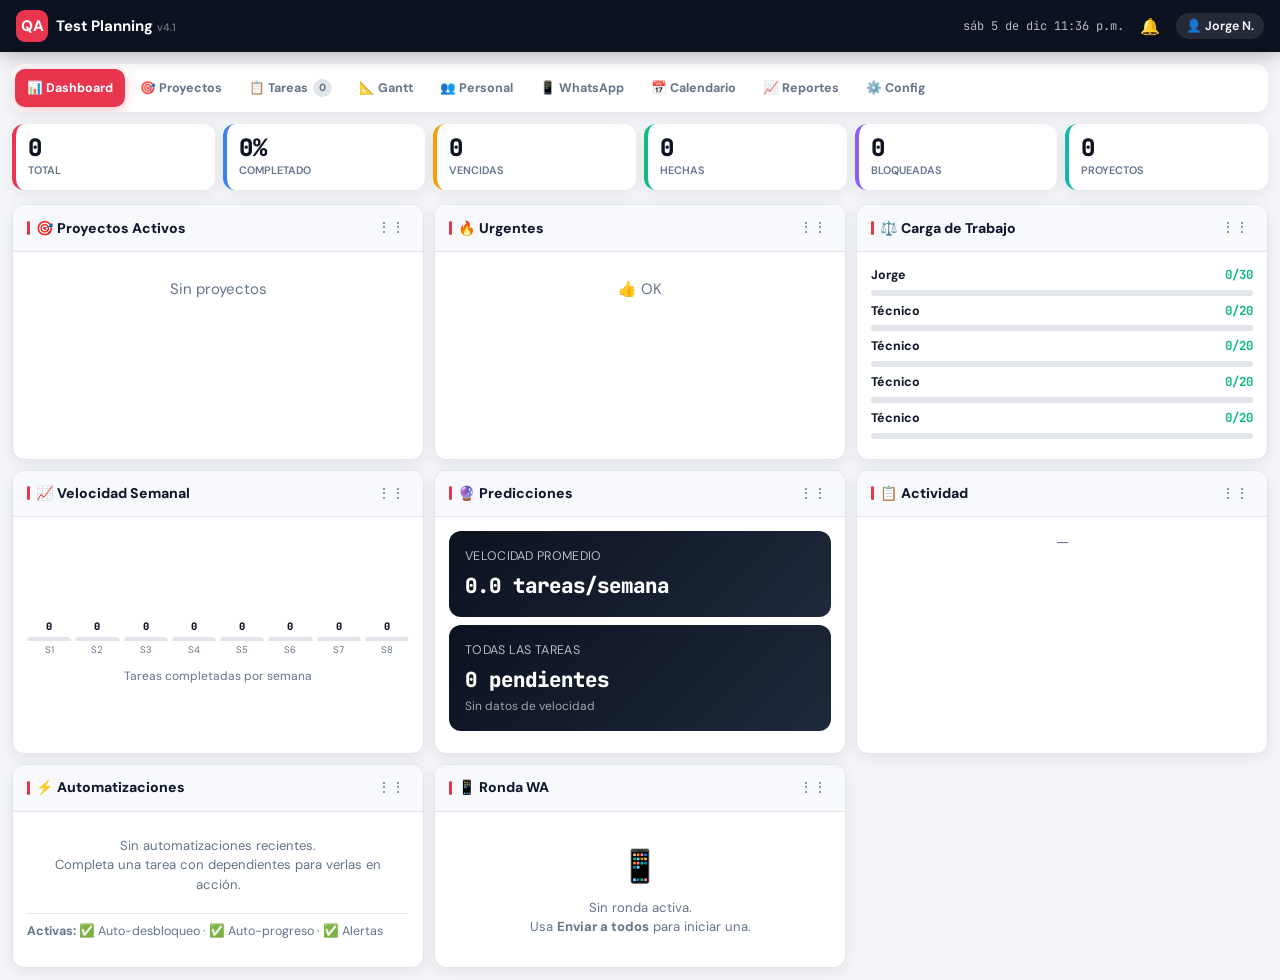
==== commit 6cc70762: "feat: WhatsApp overhaul — form.html interactivo + tarjetas + round tracking - form.html: UI mobile-f" ====
--- a/index.html
+++ b/index.html
@@ -2,683 +2,509 @@
 <html lang="es">
 <head>
     <meta charset="UTF-8">
-    <meta name="viewport" content="width=device-width, initial-scale=1.0, maximum-scale=1.0, user-scalable=no">
+    <meta name="viewport" content="width=device-width, initial-scale=1.0, viewport-fit=cover">
+    <meta name="theme-color" content="#0c1220">
+    <meta name="mobile-web-app-capable" content="yes">
+    <meta name="apple-mobile-web-app-capable" content="yes">
+    <meta name="apple-mobile-web-app-status-bar-style" content="black-translucent">
+    <meta name="apple-mobile-web-app-title" content="QA Planner">
     <title>QA Test Planning v4.1</title>
     <link href="https://fonts.googleapis.com/css2?family=DM+Sans:wght@400;500;600;700;800&family=JetBrains+Mono:wght@400;600&display=swap" rel="stylesheet">
-    <style>
-        :root{--dark:#0c1220;--accent:#e8364e;--accent-hover:#c82d42;--accent-light:rgba(232,54,78,0.08);--bg:#f3f5f9;--surface:#fff;--surface-alt:#f8f9fc;--text:#0f172a;--muted:#64748b;--border:#e2e5ea;--success:#10b981;--warning:#f59e0b;--danger:#ef4444;--info:#3b82f6;--purple:#8b5cf6;--teal:#14b8a6;--radius:12px;--shadow:0 4px 16px rgba(12,18,32,0.07);--shadow-lg:0 12px 40px rgba(12,18,32,0.12)}
-        *{margin:0;padding:0;box-sizing:border-box}body{font-family:'DM Sans',sans-serif;background:var(--bg);color:var(--text);font-size:15px;line-height:1.5;overflow-x:hidden;-webkit-tap-highlight-color:transparent}
-        .topbar{background:var(--dark);color:#fff;padding:10px 16px;display:flex;justify-content:space-between;align-items:center;position:sticky;top:0;z-index:2000;box-shadow:0 2px 20px rgba(0,0,0,0.3)}
-        .topbar-brand{display:flex;align-items:center;gap:8px}.topbar-brand .logo{width:32px;height:32px;background:var(--accent);border-radius:9px;display:flex;align-items:center;justify-content:center;font-weight:800;font-size:0.95rem}
-        .topbar-right{display:flex;align-items:center;gap:10px;font-size:0.8rem}
-        .clock{font-family:'JetBrains Mono',monospace;opacity:0.7;font-size:0.75rem}
-        .user-badge{background:rgba(255,255,255,0.1);padding:4px 10px;border-radius:20px;font-weight:600;font-size:0.78rem}
-        .notif-btn{background:none;border:none;color:#fff;font-size:1rem;cursor:pointer;position:relative;padding:4px 6px}
-        .notif-btn .notif-count{position:absolute;top:-3px;right:-2px;background:var(--accent);color:#fff;font-size:0.58rem;font-weight:800;padding:1px 4px;border-radius:10px}
-        .container{max-width:1400px;margin:12px auto;padding:0 12px}
-        .tabs{display:flex;gap:3px;margin-bottom:12px;overflow-x:auto;padding:5px 3px;background:var(--surface);border-radius:12px;box-shadow:var(--shadow);position:sticky;top:52px;z-index:1500;scrollbar-width:none;-webkit-overflow-scrolling:touch}.tabs::-webkit-scrollbar{display:none}
-        .tab{padding:8px 12px;background:transparent;cursor:pointer;border-radius:10px;font-weight:700;font-size:0.78rem;white-space:nowrap;transition:all 0.2s;color:var(--muted);display:flex;align-items:center;gap:5px;min-height:38px;user-select:none}
-        .tab:hover{background:var(--accent-light);color:var(--accent)}.tab.active{background:var(--accent);color:#fff;box-shadow:0 3px 12px rgba(232,54,78,0.3)}
-        .tab .badge{background:rgba(255,255,255,0.25);padding:1px 6px;border-radius:10px;font-size:0.65rem;font-weight:800}.tab:not(.active) .badge{background:var(--border);color:var(--muted)}
-        .tab-panel{display:none;animation:fadeIn 0.25s ease}.tab-panel.active{display:block}
-        @keyframes fadeIn{from{opacity:0;transform:translateY(5px)}to{opacity:1;transform:translateY(0)}}
-
-        /* CARDS */
-        .card{background:var(--surface);border:1px solid var(--border);border-radius:var(--radius);padding:16px;margin-bottom:12px;box-shadow:var(--shadow)}
-        .card-title{font-weight:800;font-size:0.92rem;margin-bottom:12px;color:var(--dark);display:flex;align-items:center;gap:8px}.card-title::before{content:'';width:4px;height:16px;background:var(--accent);border-radius:2px}
-        .form-grid{display:grid;grid-template-columns:repeat(auto-fit,minmax(200px,1fr));gap:10px}
-        .form-group{display:flex;flex-direction:column;gap:3px}.form-group.full{grid-column:1/-1}
-        label{font-size:0.75rem;font-weight:600;color:var(--muted);text-transform:uppercase;letter-spacing:0.3px}
-        input,select,textarea{padding:8px 10px;border:1.5px solid var(--border);border-radius:10px;font-size:0.88rem;font-family:inherit;background:var(--surface);transition:all 0.2s;min-height:40px}
-        input:focus,select:focus,textarea:focus{outline:none;border-color:var(--accent);box-shadow:0 0 0 3px rgba(232,54,78,0.1)}
-        textarea{min-height:65px;resize:vertical}
-        .btn{border:none;padding:8px 16px;border-radius:10px;cursor:pointer;font-weight:700;font-size:0.82rem;font-family:inherit;transition:all 0.2s;display:inline-flex;align-items:center;gap:5px;min-height:40px;-webkit-tap-highlight-color:transparent}
-        .btn-primary{background:var(--accent);color:#fff}.btn-primary:hover{background:var(--accent-hover)}
-        .btn-secondary{background:var(--surface-alt);color:var(--text);border:1.5px solid var(--border)}.btn-secondary:hover{border-color:var(--accent);color:var(--accent)}
-        .btn-success{background:var(--success);color:#fff}.btn-danger{background:var(--danger);color:#fff}.btn-wa{background:#25d366;color:#fff}
-        .btn-sm{padding:4px 9px;font-size:0.75rem;min-height:30px;border-radius:7px}.btn-block{width:100%;justify-content:center}.btn-group{display:flex;gap:5px;flex-wrap:wrap}
-
-        /* STATS */
-        .stats-row{display:grid;grid-template-columns:repeat(auto-fit,minmax(140px,1fr));gap:8px;margin-bottom:14px}
-        .stat-card{background:var(--surface);border-radius:var(--radius);padding:12px;box-shadow:var(--shadow);border-left:4px solid var(--accent)}.stat-card:hover{transform:translateY(-1px)}
-        .stat-card .stat-value{font-size:1.5rem;font-weight:800;line-height:1;color:var(--dark);font-family:'JetBrains Mono',monospace}
-        .stat-card .stat-label{font-size:0.68rem;color:var(--muted);font-weight:600;margin-top:2px;text-transform:uppercase}
-        .stat-card:nth-child(2){border-left-color:var(--info)}.stat-card:nth-child(3){border-left-color:var(--warning)}.stat-card:nth-child(4){border-left-color:var(--success)}.stat-card:nth-child(5){border-left-color:var(--purple)}.stat-card:nth-child(6){border-left-color:var(--teal)}
-
-        /* BADGES */
-        .status{display:inline-flex;align-items:center;padding:2px 8px;border-radius:20px;font-size:0.7rem;font-weight:700}
-        .status-pending{background:#fef3c7;color:#92400e}.status-progress{background:#dbeafe;color:#1e40af}.status-review{background:#ede9fe;color:#5b21b6}.status-done{background:#d1fae5;color:#065f46}.status-blocked{background:#fee2e2;color:#991b1b}
-        .urgency-tag{display:inline-flex;padding:2px 6px;border-radius:6px;font-size:0.66rem;font-weight:700}
-        .urg-fire{background:#fef2f2;color:#dc2626;border:1px solid #fca5a5}.urg-hot{background:#fff7ed;color:#ea580c;border:1px solid #fdba74}.urg-warm{background:#fefce8;color:#ca8a04;border:1px solid #fde047}.urg-cool{background:#f0fdf4;color:#16a34a;border:1px solid #86efac}
-        .cdot{width:7px;height:7px;border-radius:50%;background:var(--border);display:inline-block}.cdot.filled{background:var(--accent)}
-        .score-pill{display:inline-flex;padding:2px 6px;border-radius:6px;font-size:0.68rem;font-weight:800;font-family:'JetBrains Mono',monospace}
-        .score-high{background:#fef2f2;color:#dc2626}.score-med{background:#fefce8;color:#ca8a04}.score-low{background:#f0fdf4;color:#16a34a}
-        .recur-badge{display:inline-flex;padding:2px 5px;border-radius:4px;font-size:0.62rem;font-weight:700;background:#dbeafe;color:#1e40af}
-        .project-tag{font-size:0.64rem;padding:2px 5px;border-radius:4px;font-weight:600}
-        .group-badge{display:inline-flex;padding:2px 7px;border-radius:6px;font-size:0.66rem;font-weight:700;margin:1px}
-
-        /* KANBAN */
-        .kanban-board{display:grid;grid-template-columns:repeat(4,1fr);gap:8px;min-height:300px}
-        .kanban-column{background:var(--surface-alt);border-radius:var(--radius);padding:8px;min-height:250px}
-        .kanban-header{font-weight:800;font-size:0.78rem;padding:6px 8px;border-radius:8px;margin-bottom:8px;display:flex;justify-content:space-between;align-items:center}
-        .kanban-header .count{background:rgba(0,0,0,0.1);padding:1px 6px;border-radius:10px;font-size:0.65rem}
-        .kh-pending{background:#fef3c7;color:#92400e}.kh-progress{background:#dbeafe;color:#1e40af}.kh-review{background:#ede9fe;color:#5b21b6}.kh-done{background:#d1fae5;color:#065f46}
-        .kanban-cards{display:flex;flex-direction:column;gap:6px}
-        .kanban-card{background:var(--surface);border:1.5px solid var(--border);border-radius:10px;padding:9px;cursor:pointer;transition:all 0.15s;position:relative}
-        .kanban-card:hover{border-color:var(--accent);box-shadow:var(--shadow)}
-        .kanban-card.blocked-card{opacity:0.5;border-style:dashed;border-color:var(--danger)}
-        .kc-title{font-weight:700;font-size:0.82rem;margin-bottom:3px}
-        .kc-meta{display:flex;justify-content:space-between;align-items:center;font-size:0.7rem;color:var(--muted)}
-        .avatar{width:20px;height:20px;border-radius:50%;display:flex;align-items:center;justify-content:center;font-size:0.58rem;font-weight:800;color:#fff}
-        .kc-priority-bar{position:absolute;top:0;left:0;right:0;height:3px;border-radius:10px 10px 0 0}
-        .kc-bar-critical{background:var(--danger)}.kc-bar-high{background:#f97316}.kc-bar-medium{background:var(--warning)}.kc-bar-low{background:var(--success)}
-        .subtask-bar{height:3px;background:var(--border);border-radius:2px;margin-top:3px;overflow:hidden}.subtask-fill{height:100%;background:var(--success);border-radius:2px}
-        .dep-lock{font-size:0.65rem;color:var(--danger);margin-top:2px}
-
-        /* TABLE */
-        .data-table{width:100%;border-collapse:separate;border-spacing:0;font-size:0.8rem}
-        .data-table thead th{background:var(--dark);color:#fff;padding:8px;text-align:left;font-size:0.7rem;font-weight:700;text-transform:uppercase;white-space:nowrap}
-        .data-table thead th:first-child{border-radius:10px 0 0 0}.data-table thead th:last-child{border-radius:0 10px 0 0}
-        .data-table tbody td{padding:8px;border-bottom:1px solid var(--border)}.data-table tbody tr:hover{background:var(--accent-light)}
-        .table-wrap{overflow-x:auto;border-radius:var(--radius)}
-
-        /* TEAM */
-        .team-grid{display:grid;grid-template-columns:repeat(auto-fill,minmax(250px,1fr));gap:10px}
-        .team-card{background:var(--surface);border-radius:var(--radius);padding:14px;box-shadow:var(--shadow);border-top:4px solid var(--accent)}.team-card:hover{transform:translateY(-2px)}
-        .team-avatar{width:46px;height:46px;border-radius:50%;display:flex;align-items:center;justify-content:center;font-size:1.1rem;font-weight:800;color:#fff;margin:0 auto 6px}
-        .tc-name{font-weight:800;font-size:0.92rem;text-align:center}.tc-role{font-size:0.75rem;color:var(--muted);margin-bottom:6px;text-align:center}
-        .tc-stats{display:grid;grid-template-columns:repeat(3,1fr);gap:3px;margin-top:6px;padding-top:6px;border-top:1px solid var(--border);text-align:center}
-        .tc-stat-value{font-family:'JetBrains Mono',monospace;font-weight:800;font-size:0.9rem}.tc-stat-label{font-size:0.6rem;color:var(--muted);text-transform:uppercase}
-        .workload-bar{height:6px;background:var(--border);border-radius:3px;margin-top:5px;overflow:hidden}.workload-fill{height:100%;border-radius:3px}.wl-ok{background:var(--success)}.wl-warn{background:var(--warning)}.wl-danger{background:var(--danger)}
-
-        /* GANTT */
-        .gantt-container{overflow-x:auto;background:var(--surface);border:1px solid var(--border);border-radius:var(--radius)}
-        .gantt-table{border-collapse:collapse;min-width:100%}.gantt-table th,.gantt-table td{border:1px solid var(--border);padding:0;font-size:0.73rem}
-        .gantt-table thead th{background:var(--dark);color:#fff;padding:4px 6px;font-weight:700;text-align:center;position:sticky;top:0;z-index:10}
-        .gantt-task-name{padding:6px 8px;font-weight:600;white-space:nowrap;position:sticky;left:0;background:var(--surface);z-index:5;min-width:180px;border-right:2px solid var(--border)}
-        .gantt-cell{height:32px;position:relative;min-width:32px}
-        .gantt-bar{position:absolute;top:4px;height:22px;border-radius:6px;display:flex;align-items:center;justify-content:center;font-size:0.62rem;font-weight:700;color:#fff;cursor:pointer;z-index:2;padding:0 3px;white-space:nowrap;overflow:hidden}
-
-        /* CALENDAR */
-        .calendar-grid{display:grid;grid-template-columns:repeat(7,1fr);gap:2px}
-        .cal-header{padding:6px;font-weight:800;text-align:center;font-size:0.7rem;color:var(--muted);text-transform:uppercase}
-        .cal-day{background:var(--surface);border:1.5px solid var(--border);border-radius:6px;padding:4px;min-height:65px}.cal-day:hover{border-color:var(--accent)}.cal-day.today{border-color:var(--accent);background:var(--accent-light)}.cal-day.other-month{opacity:0.25}
-        .day-num{font-weight:700;font-size:0.78rem;margin-bottom:1px}
-        .cal-task{font-size:0.6rem;padding:1px 3px;border-radius:3px;margin-bottom:1px;font-weight:600;white-space:nowrap;overflow:hidden;text-overflow:ellipsis}
-
-        /* MODAL */
-        .modal-overlay{position:fixed;top:0;left:0;width:100%;height:100%;background:rgba(12,18,32,0.6);backdrop-filter:blur(3px);display:none;align-items:center;justify-content:center;z-index:5000}.modal-overlay.show{display:flex}
-        .modal{background:var(--surface);border-radius:14px;width:95%;max-width:700px;max-height:90vh;overflow-y:auto;box-shadow:var(--shadow-lg);animation:modalIn 0.2s ease}
-        @keyframes modalIn{from{opacity:0;transform:scale(0.96)}to{opacity:1;transform:scale(1)}}
-        .modal-header{padding:14px 18px;border-bottom:1px solid var(--border);display:flex;justify-content:space-between;align-items:center}.modal-header h3{font-weight:800;font-size:0.95rem}
-        .modal-close{background:none;border:none;font-size:1.2rem;cursor:pointer;color:var(--muted)}
-        .modal-body{padding:18px}.modal-footer{padding:10px 18px;border-top:1px solid var(--border);display:flex;justify-content:flex-end;gap:6px}
-        .toolbar{display:flex;gap:6px;margin-bottom:10px;flex-wrap:wrap;align-items:center}
-        .search-box{flex:1;min-width:140px;position:relative}.search-box input{width:100%;padding-left:32px}.search-box::before{content:'🔍';position:absolute;left:8px;top:50%;transform:translateY(-50%);font-size:0.8rem}
-        .filter-chip{padding:5px 10px;border-radius:20px;border:1.5px solid var(--border);background:var(--surface);font-size:0.75rem;font-weight:600;cursor:pointer;font-family:inherit}.filter-chip:hover,.filter-chip.active{border-color:var(--accent);color:var(--accent);background:var(--accent-light)}
-        .bar-chart{display:flex;flex-direction:column;gap:6px}.bar-row{display:flex;align-items:center;gap:7px}.bar-label{width:80px;font-size:0.75rem;font-weight:600;text-align:right;color:var(--muted);white-space:nowrap;overflow:hidden;text-overflow:ellipsis}
-        .bar-track{flex:1;height:22px;background:var(--surface-alt);border-radius:11px;overflow:hidden}.bar-fill{height:100%;border-radius:11px;display:flex;align-items:center;padding-left:7px;font-size:0.68rem;font-weight:700;color:#fff;transition:width 0.5s}
-        .bar-value{width:32px;font-family:'JetBrains Mono',monospace;font-weight:700;font-size:0.78rem}
-        .view-toggle{display:flex;gap:2px;background:var(--surface-alt);border-radius:10px;padding:2px}
-        .vt-btn{padding:5px 10px;border:none;background:transparent;border-radius:8px;cursor:pointer;font-weight:700;font-size:0.75rem;font-family:inherit;color:var(--muted)}.vt-btn.active{background:var(--surface);color:var(--text);box-shadow:0 1px 4px rgba(0,0,0,0.08)}
-        .toast-container{position:fixed;top:65px;right:12px;z-index:6000;display:flex;flex-direction:column;gap:5px}
-        .toast{padding:10px 14px;border-radius:10px;font-weight:600;font-size:0.8rem;box-shadow:var(--shadow-lg);animation:slideIn 0.3s ease}.toast-success{background:#065f46;color:#fff}.toast-error{background:#991b1b;color:#fff}.toast-info{background:#1e40af;color:#fff}
-        @keyframes slideIn{from{opacity:0;transform:translateX(30px)}to{opacity:1;transform:translateX(0)}}
-
-        /* DRAGGABLE DASHBOARD WIDGETS */
-        .dash-grid{display:grid;grid-template-columns:repeat(auto-fill,minmax(320px,1fr));gap:10px;min-height:200px}
-        .dash-widget{background:var(--surface);border:1px solid var(--border);border-radius:var(--radius);box-shadow:var(--shadow);overflow:hidden;transition:box-shadow 0.2s}
-        .dash-widget.dragging{opacity:0.6;box-shadow:var(--shadow-lg);transform:scale(0.98)}
-        .dash-widget .widget-header{padding:10px 14px;display:flex;justify-content:space-between;align-items:center;cursor:grab;background:var(--surface-alt);border-bottom:1px solid var(--border);touch-action:none;user-select:none}
-        .dash-widget .widget-header:active{cursor:grabbing}
-        .widget-header .wh-title{font-weight:800;font-size:0.88rem;display:flex;align-items:center;gap:6px}
-        .widget-header .wh-title::before{content:'';width:3px;height:14px;background:var(--accent);border-radius:2px}
-        .widget-header .drag-handle{color:var(--muted);font-size:0.9rem;cursor:grab;padding:2px 4px}
-        .dash-widget .widget-body{padding:14px;max-height:350px;overflow-y:auto}
-        .dash-placeholder{border:2px dashed var(--accent);border-radius:var(--radius);background:var(--accent-light);min-height:100px}
-
-        /* VELOCITY CHART */
-        .velocity-chart{display:flex;align-items:flex-end;gap:4px;height:120px;padding:10px 0}
-        .vel-bar{flex:1;background:var(--info);border-radius:6px 6px 0 0;min-width:20px;position:relative;transition:height 0.4s}
-        .vel-bar:hover{opacity:0.85}
-        .vel-bar .vel-val{position:absolute;top:-18px;left:50%;transform:translateX(-50%);font-size:0.65rem;font-weight:800;font-family:'JetBrains Mono',monospace;white-space:nowrap}
-        .vel-bar .vel-lbl{position:absolute;bottom:-16px;left:50%;transform:translateX(-50%);font-size:0.6rem;color:var(--muted);white-space:nowrap}
-
-        /* PREDICTION */
-        .prediction-card{background:linear-gradient(135deg,var(--dark),#1e293b);color:#fff;border-radius:var(--radius);padding:16px}
-        .prediction-card .pred-title{font-size:0.78rem;opacity:0.7;text-transform:uppercase;letter-spacing:0.3px;margin-bottom:4px}
-        .prediction-card .pred-value{font-size:1.3rem;font-weight:800;font-family:'JetBrains Mono',monospace}
-        .prediction-card .pred-sub{font-size:0.75rem;opacity:0.6;margin-top:2px}
-
-        /* AUTOMATION LOG */
-        .auto-log{font-size:0.8rem}.auto-log-item{padding:6px 0;border-bottom:1px solid var(--border);display:flex;align-items:center;gap:8px}
-        .auto-log-item .auto-icon{width:28px;height:28px;border-radius:8px;display:flex;align-items:center;justify-content:center;font-size:0.85rem}
-
-        .project-grid{display:grid;grid-template-columns:repeat(auto-fill,minmax(270px,1fr));gap:10px}
-        .project-card{background:var(--surface);border-radius:var(--radius);padding:14px;box-shadow:var(--shadow);border-left:5px solid var(--info);cursor:pointer;transition:all 0.2s}.project-card:hover{transform:translateY(-2px)}
-        .pc-title{font-weight:800;font-size:0.95rem;margin-bottom:3px}.pc-desc{font-size:0.78rem;color:var(--muted);margin-bottom:8px;display:-webkit-box;-webkit-line-clamp:2;-webkit-box-orient:vertical;overflow:hidden}
-        .project-progress{height:6px;background:var(--border);border-radius:3px;overflow:hidden;margin-top:5px}.project-progress-fill{height:100%;border-radius:3px}
-        .pc-stats{display:flex;gap:12px;font-size:0.73rem;color:var(--muted)}.pc-stats strong{color:var(--text)}
-        .dep-chip{display:inline-flex;align-items:center;gap:3px;padding:2px 6px;background:var(--surface-alt);border:1px solid var(--border);border-radius:6px;font-size:0.68rem;font-weight:600;margin:1px}
-        .dep-chip .dep-status{width:6px;height:6px;border-radius:50%}.dep-met{background:var(--success)}.dep-unmet{background:var(--danger)}
-        .comment{padding:8px;border-left:3px solid var(--border);margin-bottom:6px;background:var(--surface-alt);border-radius:0 8px 8px 0}
-        .comment .c-author{font-weight:700;font-size:0.78rem}.comment .c-time{font-size:0.65rem;color:var(--muted);font-family:'JetBrains Mono',monospace}
-        .subtask-item{display:flex;align-items:center;gap:6px;padding:5px 7px;border-radius:7px;margin-bottom:3px}.subtask-item:hover{background:var(--surface-alt)}
-        .subtask-item input[type=checkbox]{width:16px;height:16px;accent-color:var(--accent)}.st-text{font-size:0.85rem;flex:1}.st-text.done{text-decoration:line-through;color:var(--muted)}
-        .notif-panel{position:fixed;top:52px;right:8px;width:320px;max-height:65vh;background:var(--surface);border-radius:var(--radius);box-shadow:var(--shadow-lg);z-index:5500;display:none;overflow-y:auto}.notif-panel.show{display:block}
-        .notif-item{padding:10px 12px;border-bottom:1px solid var(--border);font-size:0.8rem;cursor:pointer}.notif-item:hover{background:var(--accent-light)}.notif-item.unread{border-left:3px solid var(--accent)}
-        .wa-preview{background:#e5f6e0;border:2px solid #25d366;border-radius:10px;padding:14px;font-size:0.85rem;white-space:pre-wrap;max-height:300px;overflow-y:auto;margin:8px 0}
-        .parsed-result{background:var(--surface-alt);border:1px solid var(--border);border-radius:8px;padding:8px;margin:3px 0;display:flex;align-items:center;gap:6px}
-        .note-card{background:#fffbeb;border:1px solid #fde68a;border-radius:10px;padding:10px;margin-bottom:5px}
-
-        @media(max-width:1024px){.kanban-board{grid-template-columns:1fr 1fr}.dash-grid{grid-template-columns:1fr}.wa-layout{grid-template-columns:1fr!important}}
-        @media(max-width:700px){
-            body{font-size:14px}
-            .kanban-board{grid-template-columns:1fr 1fr;gap:6px}.stats-row{grid-template-columns:repeat(3,1fr);gap:5px}.form-grid{grid-template-columns:1fr}
-            .notif-panel{width:94%;right:3%;top:48px}.dash-grid{grid-template-columns:1fr}
-            .topbar{padding:8px 10px}.topbar-brand .logo{width:28px;height:28px;font-size:0.8rem}
-            .container{padding:0 8px;margin:8px auto}
-            .tabs{padding:4px 2px;gap:2px;position:sticky;top:44px}
-            .tab{padding:7px 9px;font-size:0.72rem;min-height:34px;gap:3px}
-            .toolbar{gap:4px}.btn{padding:7px 12px;font-size:0.78rem;min-height:36px}.btn-sm{padding:3px 7px;font-size:0.72rem;min-height:28px}
-            .card{padding:12px;margin-bottom:8px}.card-title{font-size:0.88rem;margin-bottom:10px}
-            .stat-card{padding:10px}.stat-card .stat-value{font-size:1.2rem}.stat-card .stat-label{font-size:0.62rem}
-            .modal{width:98%;max-height:94vh;border-radius:12px}.modal-body{padding:14px}.modal-header{padding:12px 14px}.modal-footer{padding:8px 14px}
-            .kanban-card{padding:8px}.kc-title{font-size:0.8rem}
-            .team-grid{grid-template-columns:1fr 1fr;gap:6px}.team-card{padding:10px}.team-avatar{width:38px;height:38px;font-size:0.9rem;margin-bottom:4px}.tc-name{font-size:0.85rem}
-            .project-grid{grid-template-columns:1fr}.gantt-task-name{min-width:130px;font-size:0.72rem}
-            input,select,textarea{min-height:38px;font-size:0.85rem;padding:7px 9px}
-            .wa-layout{grid-template-columns:1fr!important}
-            .wa-preview{font-size:0.8rem;padding:10px;max-height:250px}
-            .search-box{min-width:100px}
-            select.mob-select{max-width:90px;font-size:0.72rem;padding:3px 4px}
-            /* Touch-friendly: bigger hit areas */
-            .filter-chip{padding:7px 11px;font-size:0.73rem;min-height:32px}
-            .kanban-column{padding:6px;min-height:180px}.kanban-header{font-size:0.73rem;padding:5px 7px}
-            /* Quick-reply buttons */
-            .qr-btn{min-height:44px!important;font-size:0.9rem!important}
-        }
-        @media(max-width:420px){
-            .kanban-board{grid-template-columns:1fr}
-            .stats-row{grid-template-columns:repeat(2,1fr)}
-            .team-grid{grid-template-columns:1fr}
-            .tabs{gap:1px}.tab{padding:6px 7px;font-size:0.68rem}
-        }
-    </style>
+    <link rel="stylesheet" href="css/styles.css">
 </head>
 <body>
+
+<!-- Toast container -->
 <div class="toast-container" id="toasts"></div>
-<div class="notif-panel" id="notifPanel"><div style="padding:12px;border-bottom:1px solid var(--border);display:flex;justify-content:space-between;align-items:center;"><strong>🔔 Alertas</strong><button class="btn btn-sm btn-secondary" onclick="clearNotifs()">Limpiar</button></div><div id="notifList"></div></div>
-
-<div class="topbar"><div class="topbar-brand"><div class="logo">QA</div><div><strong>Test Planning</strong> <span style="font-size:0.68rem;opacity:0.5;">v4.1</span></div></div><div class="topbar-right"><span class="clock" id="clock"></span><button class="notif-btn" onclick="toggleNotifPanel()">🔔<span class="notif-count" id="notifCount" style="display:none;">0</span></button><div class="user-badge">👤 Jorge N.</div></div></div>
+
+<!-- Panel de notificaciones -->
+<div class="notif-panel" id="notifPanel">
+    <div style="padding:12px;border-bottom:1px solid var(--border);display:flex;justify-content:space-between;align-items:center;">
+        <strong>🔔 Alertas</strong>
+        <button class="btn btn-sm btn-secondary" onclick="clearNotifs()">Limpiar</button>
+    </div>
+    <div id="notifList"></div>
+</div>
+
+<!-- Topbar -->
+<div class="topbar">
+    <div class="topbar-brand">
+        <div class="logo">QA</div>
+        <div><strong>Test Planning</strong> <span style="font-size:0.68rem;opacity:0.5;">v4.1</span></div>
+    </div>
+    <div class="topbar-right">
+        <span class="clock" id="clock"></span>
+        <button class="notif-btn" onclick="toggleNotifPanel()">
+            🔔<span class="notif-count" id="notifCount" style="display:none;">0</span>
+        </button>
+        <div class="user-badge">👤 Jorge N.</div>
+    </div>
+</div>
 
 <div class="container">
-<div class="tabs">
-    <div class="tab active" data-tab="dashboard">📊 Dashboard</div>
-    <div class="tab" data-tab="projects">🎯 Proyectos</div>
-    <div class="tab" data-tab="tasks">📋 Tareas <span class="badge" id="tasksBadge">0</span></div>
-    <div class="tab" data-tab="gantt">📐 Gantt</div>
-    <div class="tab" data-tab="team">👥 Personal</div>
-    <div class="tab" data-tab="whatsapp">📱 WhatsApp</div>
-    <div class="tab" data-tab="calendar">📅 Calendario</div>
-    <div class="tab" data-tab="reports">📈 Reportes</div>
-    <div class="tab" data-tab="settings">⚙️ Config</div>
-</div>
-
-<!-- DASHBOARD with draggable widgets -->
-<div class="tab-panel active" id="panel-dashboard">
-    <div class="stats-row" id="dashStats"></div>
-    <div class="dash-grid" id="dashGrid"></div>
-</div>
-
-<div class="tab-panel" id="panel-projects"><div class="toolbar"><div class="search-box"><input type="text" id="projectSearch" placeholder="Buscar..." oninput="renderProjects()"></div><button class="btn btn-secondary" onclick="openTemplateModal()">📋</button><button class="btn btn-primary" onclick="openProjectModal()">＋ Proyecto</button></div><div class="project-grid" id="projectGrid"></div></div>
-
-<div class="tab-panel" id="panel-tasks"><div class="toolbar"><div class="search-box"><input type="text" id="taskSearch" placeholder="Buscar..." oninput="renderTasks()"></div><div class="view-toggle"><button class="vt-btn active" onclick="setView('kanban',this)">Kanban</button><button class="vt-btn" onclick="setView('list',this)">Lista</button></div><select id="filterProject" onchange="renderTasks()" style="min-height:36px;border-radius:10px;font-size:0.78rem;font-weight:600;padding:4px 7px;border:1.5px solid var(--border);"><option value="">Todos</option></select><select id="filterGroup" onchange="renderTasks()" style="min-height:36px;border-radius:10px;font-size:0.78rem;font-weight:600;padding:4px 7px;border:1.5px solid var(--border);"><option value="">Grupos</option></select><div style="display:flex;gap:2px;"><button class="filter-chip active" onclick="filterTasks('all',this)">Todas</button><button class="filter-chip" onclick="filterTasks('blocked',this)">🔒</button><button class="filter-chip" onclick="filterTasks('overdue',this)">⚠️</button><button class="filter-chip" onclick="filterTasks('urgent',this)">🔥</button></div><button class="btn btn-primary" onclick="openTaskModal()">＋</button></div><div id="kanbanView"><div class="kanban-board" id="kanbanBoard"></div></div><div id="listView" style="display:none;"><div class="card"><div class="table-wrap"><table class="data-table"><thead><tr><th>Tarea</th><th>Proy</th><th>Estado</th><th>Urg</th><th>Cx</th><th>Score</th><th>Quien</th><th>Límite</th><th>Sub</th><th></th></tr></thead><tbody id="taskListBody"></tbody></table></div></div></div></div>
-
-<div class="tab-panel" id="panel-gantt"><div class="toolbar"><select id="ganttProject" onchange="renderGantt()" style="min-height:36px;border-radius:10px;font-size:0.78rem;font-weight:600;padding:4px;border:1.5px solid var(--border);"><option value="">Todos</option></select><div style="display:flex;gap:2px;"><button class="filter-chip active" onclick="setGF('all',this)">Todas</button><button class="filter-chip" onclick="setGF('active',this)">Activas</button><button class="filter-chip" onclick="setGF('critical',this)">Críticas</button></div><div class="view-toggle"><button class="vt-btn active" onclick="setGZ('day',this)">Día</button><button class="vt-btn" onclick="setGZ('week',this)">Sem</button></div></div><div class="card" style="padding:8px;"><div id="ganttChart"></div></div></div>
-
-<div class="tab-panel" id="panel-team"><div class="toolbar"><div class="search-box"><input type="text" id="teamSearch" placeholder="Buscar..." oninput="renderTeam()"></div><select id="filterTeamGroup" onchange="renderTeam()" style="min-height:36px;border-radius:10px;font-size:0.78rem;font-weight:600;padding:4px;border:1.5px solid var(--border);"><option value="">Grupos</option></select><button class="btn btn-secondary" onclick="openGroupModal()">📂</button><button class="btn btn-primary" onclick="openMemberModal()">＋</button></div><div class="team-grid" id="teamGrid"></div></div>
-
-<div class="tab-panel" id="panel-whatsapp"><div style="display:grid;grid-template-columns:1fr 1fr;gap:12px;" class="wa-layout">
-<div class="card"><div class="card-title">📤 Generar Mensaje</div>
-<div class="form-group"><label>Para</label><select id="waTarget" onchange="genWA()"><option value="all">Todos</option></select></div>
-<div class="form-group" style="margin-top:5px;"><label>Formato</label>
-<div class="view-toggle" style="margin-top:3px;"><button class="vt-btn active" onclick="setWAFmt('quick',this)">🎯 Respuesta Rápida</button><button class="vt-btn" onclick="setWAFmt('classic',this)">📝 Clásico</button></div>
-</div>
-<div class="form-group" style="margin-top:5px;"><label>Incluir</label><div style="display:flex;gap:5px;flex-wrap:wrap;margin-top:2px;"><label style="display:flex;gap:2px;text-transform:none;cursor:pointer;font-size:0.82rem;"><input type="checkbox" id="waP" checked onchange="genWA()">Pend</label><label style="display:flex;gap:2px;text-transform:none;cursor:pointer;font-size:0.82rem;"><input type="checkbox" id="waI" checked onchange="genWA()">Prog</label><label style="display:flex;gap:2px;text-transform:none;cursor:pointer;font-size:0.82rem;"><input type="checkbox" id="waB" checked onchange="genWA()">Bloq</label></div></div>
-<div class="wa-preview" id="waPreview"></div>
-<div class="btn-group" style="margin-top:6px;"><button class="btn btn-wa" onclick="sendWA()">📱 WhatsApp</button><button class="btn btn-secondary" onclick="copyWA()">📋</button><button class="btn btn-secondary" onclick="sendAllWA()">📱 Enviar a Todos</button></div>
-</div>
-<div class="card"><div class="card-title">📥 Interpretar Respuesta</div>
-<p style="font-size:0.78rem;color:var(--muted);margin-bottom:6px;">Pega lo que te contestaron. El sistema interpreta respuestas libres, emojis, números, y formato rápido.</p>
-<div class="form-group"><label>De</label><select id="waFrom"><option value="">...</option></select></div>
-<textarea id="waResp" placeholder="Ejemplos de lo que detecta:&#10;&#10;1. ✅  2. 🔄 60%  3. 🚫 falta sensor&#10;&#10;O texto libre:&#10;la 1 ya está, la 2 va como al 70, la 3 no he podido porque no llegó el material&#10;&#10;O con formato rápido:&#10;1A 2B60 3C falta pieza" style="width:100%;min-height:100px;margin-top:6px;"></textarea>
-<div style="display:flex;gap:4px;margin-top:6px;"><button class="btn btn-primary" style="flex:1;" onclick="parseWA()">🔍 Analizar</button><button class="btn btn-secondary" onclick="document.getElementById('waResp').value='';document.getElementById('waResults').innerHTML='';">🗑️</button></div>
-<div id="waResults" style="margin-top:8px;"></div>
-<div style="margin-top:10px;padding:10px;background:var(--surface-alt);border-radius:10px;border:1px solid var(--border);">
-<div style="font-weight:700;font-size:0.82rem;margin-bottom:5px;">📖 Cheat Sheet — Lo que detecta el parser:</div>
-<div style="font-size:0.75rem;color:var(--muted);line-height:1.6;">
-<div>✅ A listo hecho terminé ya completé → <strong>Completada</strong></div>
-<div>🔄 B 60% va al 70 avancé medio → <strong>En Progreso + %</strong></div>
-<div>🚫 C bloqueado no puedo falta parado → <strong>Bloqueada + motivo</strong></div>
-<div style="margin-top:4px;font-style:italic;">Formato rápido: <strong>1A 2B60 3C motivo</strong><br>1=tarea, A/B/C=status, número=%</div>
-</div></div>
-</div></div></div>
-
-<div class="tab-panel" id="panel-calendar"><div class="card"><div style="display:flex;justify-content:space-between;align-items:center;margin-bottom:10px;"><button class="btn btn-secondary btn-sm" onclick="chgMo(-1)">◀</button><h3 id="calTitle" style="font-weight:800;font-size:1rem;"></h3><button class="btn btn-secondary btn-sm" onclick="chgMo(1)">▶</button></div><div class="calendar-grid" id="calGrid"></div></div></div>
-
-<div class="tab-panel" id="panel-reports"><div class="stats-row" id="rptStats"></div><div style="display:grid;grid-template-columns:1fr 1fr;gap:10px;"><div class="card"><div class="card-title">Carga Ponderada</div><div class="bar-chart" id="chWL"></div></div><div class="card"><div class="card-title">Por Prioridad</div><div class="bar-chart" id="chPri"></div></div></div><div style="display:grid;grid-template-columns:1fr 1fr;gap:10px;margin-top:10px;"><div class="card"><div class="card-title">Por Urgencia</div><div class="bar-chart" id="chUrg"></div></div><div class="card"><div class="card-title">Proyectos</div><div class="bar-chart" id="chProj"></div></div></div><div class="card" style="margin-top:10px;"><div class="card-title">📈 Velocidad del Equipo</div><div id="velocityChart"></div></div></div>
-
-<div class="tab-panel" id="panel-settings"><div class="card"><div class="card-title">Respaldo</div><div class="btn-group"><button class="btn btn-secondary" onclick="exportDB()">📥 Exportar</button><button class="btn btn-secondary" onclick="document.getElementById('impF').click()">📤 Importar</button><input type="file" id="impF" accept=".json" style="display:none" onchange="importDB(event)"><button class="btn btn-danger" onclick="if(confirm('¿Borrar TODO?')){localStorage.removeItem(DB_KEY);location.reload();}">🗑️</button></div></div><div class="card"><div class="card-title">Categorías</div><div id="catList"></div><div style="display:flex;gap:5px;margin-top:6px;"><input type="text" id="newCat" placeholder="Nueva..." style="flex:1;"><button class="btn btn-primary btn-sm" onclick="addCat()">+</button></div></div><div class="card"><div class="card-title">📋 Plantillas</div><div id="tplList"></div></div><div class="card"><div class="card-title">⚡ Automatizaciones</div><div style="display:flex;flex-direction:column;gap:6px;"><label style="display:flex;align-items:center;gap:6px;text-transform:none;cursor:pointer;font-size:0.85rem;"><input type="checkbox" id="autoUnblock" onchange="saveAutoConfig()" style="min-height:auto;"> Al completar tarea → desbloquear dependientes automáticamente</label><label style="display:flex;align-items:center;gap:6px;text-transform:none;cursor:pointer;font-size:0.85rem;"><input type="checkbox" id="autoProgress" onchange="saveAutoConfig()" style="min-height:auto;"> Al desbloquear → mover a "En Progreso" automáticamente</label><label style="display:flex;align-items:center;gap:6px;text-transform:none;cursor:pointer;font-size:0.85rem;"><input type="checkbox" id="autoNotify" onchange="saveAutoConfig()" style="min-height:auto;"> Generar alertas de sobrecarga y vencimientos</label></div></div><div class="card"><div class="card-title">Dashboard Layout</div><p style="font-size:0.82rem;color:var(--muted);margin-bottom:8px;">Arrastra los widgets en el Dashboard para reorganizarlos. Tu layout se guarda automáticamente.</p><button class="btn btn-secondary" onclick="resetDashLayout()">🔄 Restaurar Layout Original</button></div><div class="card"><div class="card-title">Notas</div><textarea id="qNote" placeholder="Nota..." rows="2"></textarea><button class="btn btn-primary btn-sm" style="margin-top:4px;" onclick="addNote()">📌</button><div id="noteList" style="margin-top:6px;"></div></div></div>
-</div>
-<!-- MODALS -->
-<div class="modal-overlay" id="projectModal" onclick="if(event.target===this)closeModal('projectModal')"><div class="modal"><div class="modal-header"><h3 id="projMT">Nuevo Proyecto</h3><button class="modal-close" onclick="closeModal('projectModal')">✕</button></div><div class="modal-body"><input type="hidden" id="eProjId"><div class="form-grid"><div class="form-group full"><label>Nombre</label><input type="text" id="projName"></div><div class="form-group full"><label>Descripción / Meta</label><textarea id="projDesc"></textarea></div><div class="form-group"><label>Inicio</label><input type="date" id="projStart"></div><div class="form-group"><label>Límite</label><input type="date" id="projEnd"></div><div class="form-group"><label>Color</label><div style="display:flex;gap:4px;flex-wrap:wrap;" id="projColors"></div></div><div class="form-group"><label>Estado</label><select id="projStatus"><option value="active">Activo</option><option value="paused">Pausado</option><option value="done">Completado</option></select></div></div></div><div class="modal-footer"><button class="btn btn-secondary" onclick="closeModal('projectModal')">Cancelar</button><button class="btn btn-success" onclick="saveAsTpl()">📋</button><button class="btn btn-primary" onclick="saveProj()">💾</button></div></div></div>
-
-<div class="modal-overlay" id="taskModal" onclick="if(event.target===this)closeModal('taskModal')"><div class="modal"><div class="modal-header"><h3 id="taskMT">Nueva Tarea</h3><button class="modal-close" onclick="closeModal('taskModal')">✕</button></div><div class="modal-body"><input type="hidden" id="eTaskId"><div class="form-grid"><div class="form-group full"><label>Título</label><input type="text" id="tTitle"></div><div class="form-group full"><label>Descripción</label><textarea id="tDesc"></textarea></div><div class="form-group"><label>Proyecto</label><select id="tProj"><option value="">—</option></select></div><div class="form-group"><label>Estado</label><select id="tStatus"><option value="pending">⏳ Pendiente</option><option value="progress">🔄 En Progreso</option><option value="review">👁️ Revisión</option><option value="done">✅ Completada</option><option value="blocked">🚫 Bloqueada</option></select></div><div class="form-group"><label>Prioridad</label><select id="tPri"><option value="low">🟢 Baja</option><option value="medium" selected>🟡 Media</option><option value="high">🟠 Alta</option><option value="critical">🔴 Crítica</option></select></div><div class="form-group"><label>🔥 Urgencia</label><select id="tUrg"><option value="1">1 Espera</option><option value="2" selected>2 Normal</option><option value="3">3 Urgente</option><option value="4">4 Inmediata</option></select></div><div class="form-group"><label>🧩 Complejidad</label><input type="number" id="tCx" min="1" max="8" value="3"></div><div class="form-group"><label>Asignado</label><select id="tAssign"><option value="">—</option></select></div><div class="form-group"><label>Categoría</label><select id="tCat"><option value="">—</option></select></div><div class="form-group"><label>Inicio</label><input type="date" id="tStart"></div><div class="form-group"><label>Límite</label><input type="date" id="tDue"></div><div class="form-group"><label>Horas</label><input type="number" id="tEff" min="0" step="0.5" value="0"></div><div class="form-group"><label>🔄 Recurrencia</label><select id="tRecur"><option value="">—</option><option value="daily">Diaria</option><option value="weekly">Semanal</option><option value="biweekly">Quincenal</option><option value="monthly">Mensual</option></select></div><div class="form-group full"><label>🔗 Dependencias</label><div id="depSel" style="display:flex;flex-wrap:wrap;gap:2px;"></div><select id="addDep" onchange="addDepFn(this.value);this.value='';"><option value="">+ Dep...</option></select></div><div class="form-group full"><label>📝 Subtareas</label><div id="stEdit"></div><div style="display:flex;gap:5px;margin-top:5px;"><input type="text" id="newST" placeholder="Subtarea..." style="flex:1;" onkeydown="if(event.key==='Enter')addST()"><button class="btn btn-sm btn-primary" onclick="addST()">+</button></div></div></div></div><div class="modal-footer"><button class="btn btn-secondary" onclick="closeModal('taskModal')">Cancelar</button><button class="btn btn-primary" onclick="saveTask()">💾</button></div></div></div>
-
-<div class="modal-overlay" id="memberModal" onclick="if(event.target===this)closeModal('memberModal')"><div class="modal"><div class="modal-header"><h3 id="memMT">Agregar Miembro</h3><button class="modal-close" onclick="closeModal('memberModal')">✕</button></div><div class="modal-body"><input type="hidden" id="eMemId"><div class="form-grid"><div class="form-group full"><label>Nombre</label><input type="text" id="mName"></div><div class="form-group"><label>Puesto</label><input type="text" id="mRole"></div><div class="form-group"><label>Depto</label><input type="text" id="mDept"></div><div class="form-group"><label>Email</label><input type="email" id="mEmail"></div><div class="form-group"><label>📱 WhatsApp</label><input type="tel" id="mPhone" placeholder="5212345678901"></div><div class="form-group"><label>Capacidad pts</label><input type="number" id="mCap" min="1" value="20"></div><div class="form-group full"><label>Grupos</label><div id="mGroups"></div></div></div></div><div class="modal-footer"><button class="btn btn-secondary" onclick="closeModal('memberModal')">Cancelar</button><button class="btn btn-primary" onclick="saveMem()">💾</button></div></div></div>
-
-<div class="modal-overlay" id="groupModal" onclick="if(event.target===this)closeModal('groupModal')"><div class="modal"><div class="modal-header"><h3>📂 Grupos</h3><button class="modal-close" onclick="closeModal('groupModal')">✕</button></div><div class="modal-body"><div id="grpList"></div><div style="display:flex;gap:5px;margin-top:8px;"><input type="text" id="newGrp" placeholder="Nombre..."><input type="color" id="grpCol" value="#3b82f6" style="width:45px;min-height:40px;padding:2px;border-radius:8px;"><button class="btn btn-primary" onclick="addGrp()">Crear</button></div></div></div></div>
-
-<div class="modal-overlay" id="detailModal" onclick="if(event.target===this)closeModal('detailModal')"><div class="modal" style="max-width:750px;"><div class="modal-header"><h3>Detalle</h3><button class="modal-close" onclick="closeModal('detailModal')">✕</button></div><div class="modal-body" id="detBody"></div><div class="modal-footer" id="detFoot"></div></div></div>
-
-<div class="modal-overlay" id="projDetModal" onclick="if(event.target===this)closeModal('projDetModal')"><div class="modal" style="max-width:800px;"><div class="modal-header"><h3 id="pdT">Proyecto</h3><button class="modal-close" onclick="closeModal('projDetModal')">✕</button></div><div class="modal-body" id="pdB"></div><div class="modal-footer" id="pdF"></div></div></div>
-
-<div class="modal-overlay" id="tplModal" onclick="if(event.target===this)closeModal('tplModal')"><div class="modal"><div class="modal-header"><h3>📋 Plantillas</h3><button class="modal-close" onclick="closeModal('tplModal')">✕</button></div><div class="modal-body" id="tplBody"></div></div></div>
-<script>
-const DB_KEY='jm_taskboard_v4';const COLORS=['#e8364e','#3b82f6','#10b981','#f59e0b','#8b5cf6','#ec4899','#14b8a6','#f97316','#6366f1','#84cc16'];
-let db=JSON.parse(localStorage.getItem(DB_KEY))||{tasks:[],members:[],projects:[],groups:[],categories:['General','Emisiones','Mantenimiento','Calidad','Seguridad','Administrativo'],templates:[],notes:[],activity:[],notifications:[],weeklyLog:[],dashLayout:null,autoConfig:{unblock:true,progress:true,notify:true}};
-['projects','groups','templates','notifications','weeklyLog'].forEach(k=>{if(!db[k])db[k]=[];});
-if(!db.autoConfig)db.autoConfig={unblock:true,progress:true,notify:true};
-if(!db.members.length){db.groups=[{id:gid(),name:'Emisiones Lab',color:'#3b82f6'},{id:gid(),name:'Calidad',color:'#10b981'}];const g1=db.groups[0].id;db.members=[{id:gid(),name:'Jorge Nuñez',role:'Líder de Laboratorio',dept:'Emisiones',email:'',phone:'',color:'#e8364e',capacity:30,groups:[g1],created:new Date().toISOString()},{id:gid(),name:'Técnico 1',role:'Técnico',dept:'Emisiones',email:'',phone:'',color:'#3b82f6',capacity:20,groups:[g1],created:new Date().toISOString()},{id:gid(),name:'Técnico 2',role:'Técnico',dept:'Emisiones',email:'',phone:'',color:'#10b981',capacity:20,groups:[g1],created:new Date().toISOString()},{id:gid(),name:'Técnico 3',role:'Técnico',dept:'Emisiones',email:'',phone:'',color:'#f59e0b',capacity:20,groups:[g1],created:new Date().toISOString()},{id:gid(),name:'Técnico 4',role:'Técnico',dept:'Emisiones',email:'',phone:'',color:'#8b5cf6',capacity:20,groups:[g1],created:new Date().toISOString()}];saveDB();}
-function gid(){return Date.now().toString(36)+Math.random().toString(36).substr(2,5)}
-function saveDB(){localStorage.setItem(DB_KEY,JSON.stringify(db))}
-let currentView='kanban',currentFilter='all',currentMonth=new Date(),gFilter='all',gZoom='day',tmpDeps=[],tmpST=[];
-
-document.addEventListener('DOMContentLoaded',()=>{initTabs();loadAutoConfig();checkRecur();logWeekly();genNotifs();refreshAll();startClock();});
-function startClock(){const u=()=>{const n=new Date();document.getElementById('clock').textContent=n.toLocaleDateString('es-MX',{weekday:'short',day:'numeric',month:'short'})+' '+n.toLocaleTimeString('es-MX',{hour:'2-digit',minute:'2-digit'});};u();setInterval(u,30000);}
-function initTabs(){document.querySelectorAll('.tab').forEach(t=>{t.addEventListener('click',()=>{document.querySelectorAll('.tab,.tab-panel').forEach(e=>e.classList.remove('active'));t.classList.add('active');document.getElementById('panel-'+t.dataset.tab).classList.add('active');refreshAll();});});}
-function refreshAll(){renderDash();renderProjects();renderTasks();renderGantt();renderTeam();renderCal();renderReports();renderSettings();renderWA();updateBadges();popFilters();}
-function updateBadges(){document.getElementById('tasksBadge').textContent=db.tasks.filter(t=>t.status!=='done').length;const nc=db.notifications.filter(n=>!n.read).length;const el=document.getElementById('notifCount');el.textContent=nc;el.style.display=nc>0?'':'none';}
-function popFilters(){const po='<option value="">Todos</option>'+db.projects.map(p=>`<option value="${p.id}">${p.name}</option>`).join('');['filterProject','ganttProject'].forEach(id=>{const e=document.getElementById(id);if(e){const v=e.value;e.innerHTML=po;e.value=v;}});const go='<option value="">Grupos</option>'+db.groups.map(g=>`<option value="${g.id}">${g.name}</option>`).join('');['filterGroup','filterTeamGroup'].forEach(id=>{const e=document.getElementById(id);if(e){const v=e.value;e.innerHTML=go;e.value=v;}});}
-function toast(m,t='success'){const e=document.createElement('div');e.className=`toast toast-${t}`;e.innerHTML=m;document.getElementById('toasts').appendChild(e);setTimeout(()=>e.remove(),3000);}
-function openModal(id){document.getElementById(id).classList.add('show');}
-function closeModal(id){document.getElementById(id).classList.remove('show');}
-function lg(a){db.activity.unshift({action:a,time:new Date().toISOString()});if(db.activity.length>200)db.activity=db.activity.slice(0,200);saveDB();}
-function sL(s){return{pending:'Pendiente',progress:'En Progreso',review:'En Revisión',done:'Completada',blocked:'Bloqueada'}[s]||s;}
-function pL(p){return{critical:'Crítica',high:'Alta',medium:'Media',low:'Baja'}[p]||p;}
-function pI(p){return{critical:'🔴',high:'🟠',medium:'🟡',low:'🟢'}[p]||'';}
-function pW(p){return{critical:4,high:3,medium:2,low:1}[p]||0;}
-function uL(u){return{4:'🔥 Inmediata',3:'🟠 Urgente',2:'🟡 Normal',1:'🟢 Espera'}[u]||'Normal';}
-function uC(u){return{4:'urg-fire',3:'urg-hot',2:'urg-warm',1:'urg-cool'}[u]||'urg-warm';}
-function uI(u){return{4:'🔥',3:'🟠',2:'🟡',1:'🟢'}[u]||'🟡';}
-function ini(n){return n.split(' ').map(w=>w[0]).join('').substring(0,2).toUpperCase();}
-function fD(d){if(!d)return'';return new Date(d).toLocaleDateString('es-MX',{day:'numeric',month:'short',year:'numeric'});}
-function fS(d){if(!d)return'';return new Date(d).toLocaleDateString('es-MX',{day:'numeric',month:'short'});}
-function tA(iso){const d=(new Date()-new Date(iso))/1000;if(d<60)return'Ahora';if(d<3600)return`${Math.floor(d/60)}m`;if(d<86400)return`${Math.floor(d/3600)}h`;return`${Math.floor(d/86400)}d`;}
-function dBt(a,b){return Math.round((new Date(b)-new Date(a))/864e5);}
-function tS(t){return(t.urgency||2)*(t.complexity||3)*pW(t.priority);}
-function sCC(s){return s>=24?'score-high':s>=12?'score-med':'score-low';}
-function depsMet(t){if(!t.deps||!t.deps.length)return true;return t.deps.every(d=>{const x=db.tasks.find(z=>z.id===d);return x&&x.status==='done';});}
-function unmetDeps(t){if(!t.deps)return[];return t.deps.filter(d=>{const x=db.tasks.find(z=>z.id===d);return!x||x.status!=='done';}).map(d=>db.tasks.find(z=>z.id===d)).filter(Boolean);}
-function mWL(mid){return db.tasks.filter(t=>t.assignee===mid&&t.status!=='done').reduce((s,t)=>s+(t.complexity||3),0);}
-function mWP(m){return Math.min(Math.round((mWL(m.id)/(m.capacity||20))*100),150);}
-function stPct(t){if(!t.subtasks||!t.subtasks.length)return-1;return Math.round(t.subtasks.filter(s=>s.done).length/t.subtasks.length*100);}
-
-// AUTOMATION CONFIG
-function loadAutoConfig(){if(db.autoConfig){document.getElementById('autoUnblock').checked=db.autoConfig.unblock!==false;document.getElementById('autoProgress').checked=db.autoConfig.progress!==false;document.getElementById('autoNotify').checked=db.autoConfig.notify!==false;}}
-function saveAutoConfig(){db.autoConfig={unblock:document.getElementById('autoUnblock').checked,progress:document.getElementById('autoProgress').checked,notify:document.getElementById('autoNotify').checked};saveDB();toast('⚡ Config guardada');}
-
-// AUTO-UNBLOCK ENGINE
-function runAutomations(completedTaskId){
-    if(!db.autoConfig.unblock)return;
-    const unblockedTasks=[];
-    db.tasks.forEach(t=>{
-        if(t.status==='done'||!t.deps||!t.deps.includes(completedTaskId))return;
-        if(depsMet(t)){
-            unblockedTasks.push(t);
-            if(db.autoConfig.progress&&(t.status==='blocked'||t.status==='pending')){
-                const old=t.status;t.status='progress';
-                lg(`⚡ Auto: "${t.title}" ${sL(old)}→En Progreso (desbloqueada)`);
-                db.notifications.unshift({id:gid(),key:'auto_'+t.id+'_'+Date.now(),type:'auto',msg:`⚡ "${t.title}" desbloqueada y movida a En Progreso`,taskId:t.id,time:new Date().toISOString(),read:false});
-            } else {
-                db.notifications.unshift({id:gid(),key:'ub_'+t.id+'_'+Date.now(),type:'unblocked',msg:`🔓 "${t.title}" desbloqueada`,taskId:t.id,time:new Date().toISOString(),read:false});
-            }
-        }
-    });
-    if(unblockedTasks.length){saveDB();toast(`⚡ ${unblockedTasks.length} tarea(s) desbloqueada(s)`);}
-}
-
-// WEEKLY VELOCITY LOG
-function logWeekly(){
-    const now=new Date();const weekKey=getWeekKey(now);
-    if(!db.weeklyLog.find(w=>w.week===weekKey)){
-        const done=db.tasks.filter(t=>t.completedAt&&getWeekKey(new Date(t.completedAt))===weekKey).length;
-        // Only log previous completed weeks, keep current week dynamic
-    }
-    // Clean old entries (keep last 12 weeks)
-    if(db.weeklyLog.length>12)db.weeklyLog=db.weeklyLog.slice(-12);
-}
-function getWeekKey(d){const jan1=new Date(d.getFullYear(),0,1);const days=Math.floor((d-jan1)/864e5);const wn=Math.ceil((days+jan1.getDay()+1)/7);return d.getFullYear()+'-W'+String(wn).padStart(2,'0');}
-function getVelocityData(){
-    const weeks=[];const now=new Date();
-    for(let i=7;i>=0;i--){
-        const d=new Date(now);d.setDate(d.getDate()-i*7);
-        const wk=getWeekKey(d);const wStart=new Date(d);wStart.setDate(wStart.getDate()-wStart.getDay());
-        const wEnd=new Date(wStart);wEnd.setDate(wEnd.getDate()+6);
-        const done=db.tasks.filter(t=>t.completedAt&&new Date(t.completedAt)>=wStart&&new Date(t.completedAt)<=wEnd).length;
-        const label='S'+(8-i);
-        weeks.push({week:wk,label,done});
-    }
-    return weeks;
-}
-// NOTIFICATIONS
-function genNotifs(){if(!db.autoConfig.notify)return;const td=new Date().toISOString().split('T')[0];const nn=[];
-db.tasks.filter(t=>t.due&&t.status!=='done'&&t.due<td).forEach(t=>{const k='od_'+t.id+'_'+td;if(!db.notifications.find(n=>n.key===k))nn.push({id:gid(),key:k,type:'overdue',msg:`⚠️ "${t.title}" vencida`,taskId:t.id,time:new Date().toISOString(),read:false});});
-db.tasks.filter(t=>t.due===td&&t.status!=='done').forEach(t=>{const k='dt_'+t.id+'_'+td;if(!db.notifications.find(n=>n.key===k))nn.push({id:gid(),key:k,type:'today',msg:`📅 "${t.title}" vence HOY`,taskId:t.id,time:new Date().toISOString(),read:false});});
-db.members.forEach(m=>{if(mWP(m)>=100){const k='ol_'+m.id+'_'+td;if(!db.notifications.find(n=>n.key===k))nn.push({id:gid(),key:k,type:'overload',msg:`⚠️ ${m.name} SOBRECARGADO`,time:new Date().toISOString(),read:false});}});
-if(nn.length){db.notifications.unshift(...nn);if(db.notifications.length>100)db.notifications=db.notifications.slice(0,100);saveDB();}}
-function toggleNotifPanel(){document.getElementById('notifPanel').classList.toggle('show');renderNotifList();}
-function renderNotifList(){document.getElementById('notifList').innerHTML=db.notifications.slice(0,20).map(n=>`<div class="notif-item ${n.read?'':'unread'}" onclick="db.notifications.find(x=>x.id==='${n.id}').read=true;saveDB();updateBadges();renderNotifList();"><div>${n.msg}</div><div style="font-size:0.65rem;color:var(--muted);font-family:'JetBrains Mono',monospace;">${tA(n.time)}</div></div>`).join('')||'<div style="padding:16px;text-align:center;color:var(--muted);">Sin alertas</div>';}
-function clearNotifs(){db.notifications=[];saveDB();updateBadges();renderNotifList();}
-
-// RECURRING
-function checkRecur(){const td=new Date().toISOString().split('T')[0];db.tasks.filter(t=>t.recurrence&&t.status==='done'&&t.completedAt).forEach(t=>{const k='rec_'+t.id+'_'+td;if(db.activity.find(a=>a.action&&a.action.includes(k)))return;let nd=calcNext(t.due||t.completedAt.split('T')[0],t.recurrence);if(nd<=td){const nt={...t,id:gid(),status:'pending',created:new Date().toISOString(),completedAt:null,due:nd,comments:[]};delete nt.completedAt;if(nt.subtasks)nt.subtasks=nt.subtasks.map(s=>({text:s.text,done:false}));db.tasks.push(nt);lg(`🔄 Recurrente: "${t.title}" [${k}]`);}});saveDB();}
-function calcNext(from,freq){const d=new Date(from);if(freq==='daily')d.setDate(d.getDate()+1);else if(freq==='weekly')d.setDate(d.getDate()+7);else if(freq==='biweekly')d.setDate(d.getDate()+14);else if(freq==='monthly')d.setMonth(d.getMonth()+1);return d.toISOString().split('T')[0];}
-
-// GROUPS
-function openGroupModal(){renderGrps();openModal('groupModal');}
-function renderGrps(){document.getElementById('grpList').innerHTML=db.groups.map(g=>{const c=db.members.filter(m=>m.groups&&m.groups.includes(g.id)).length;return`<div style="display:flex;align-items:center;gap:6px;padding:7px;background:var(--surface-alt);border-radius:8px;margin-bottom:4px;border-left:4px solid ${g.color};"><span style="flex:1;font-weight:700;">${g.name}</span><span style="font-size:0.75rem;color:var(--muted);">${c}</span><button class="btn btn-sm btn-danger" onclick="db.groups=db.groups.filter(x=>x.id!=='${g.id}');db.members.forEach(m=>{if(m.groups)m.groups=m.groups.filter(x=>x!=='${g.id}');});saveDB();renderGrps();refreshAll();" style="padding:2px 6px;">✕</button></div>`;}).join('')||'<p style="color:var(--muted);">Sin grupos</p>';}
-function addGrp(){const n=document.getElementById('newGrp').value.trim();if(!n)return;db.groups.push({id:gid(),name:n,color:document.getElementById('grpCol').value});saveDB();document.getElementById('newGrp').value='';renderGrps();refreshAll();toast('Grupo creado');}
-
-// ========== DRAGGABLE DASHBOARD ==========
-const DEFAULT_WIDGETS=['stats','projects','urgent','workload','velocity','predictions','activity','automations'];
-function getDashLayout(){return db.dashLayout||[...DEFAULT_WIDGETS];}
-function saveDashLayout(layout){db.dashLayout=layout;saveDB();}
-function resetDashLayout(){db.dashLayout=null;saveDB();renderDash();toast('🔄 Layout restaurado');}
-
-function renderDash(){
-    const T=db.tasks,P=db.projects;const tot=T.length,done=T.filter(t=>t.status==='done').length,od=T.filter(t=>t.due&&t.status!=='done'&&new Date(t.due)<new Date()).length,blk=T.filter(t=>!depsMet(t)&&t.status!=='done').length,pct=tot?Math.round(done/tot*100):0;
-    document.getElementById('dashStats').innerHTML=`<div class="stat-card"><div class="stat-value">${tot}</div><div class="stat-label">Total</div></div><div class="stat-card"><div class="stat-value">${pct}%</div><div class="stat-label">Completado</div></div><div class="stat-card"><div class="stat-value">${od}</div><div class="stat-label">Vencidas</div></div><div class="stat-card"><div class="stat-value">${done}</div><div class="stat-label">Hechas</div></div><div class="stat-card"><div class="stat-value">${blk}</div><div class="stat-label">Bloqueadas</div></div><div class="stat-card"><div class="stat-value">${P.filter(p=>p.status==='active').length}</div><div class="stat-label">Proyectos</div></div>`;
-
-    const layout=getDashLayout();
-    const grid=document.getElementById('dashGrid');
-    grid.innerHTML=layout.map(wid=>renderWidget(wid)).join('');
-    initDashDrag();
-}
-function renderWidget(wid){
-    const T=db.tasks,P=db.projects;
-    let title='',body='';
-    switch(wid){
-        case'projects':title='🎯 Proyectos Activos';body=renderWProjects();break;
-        case'urgent':title='🔥 Urgentes';body=renderWUrgent();break;
-        case'workload':title='⚖️ Carga de Trabajo';body=renderWWorkload();break;
-        case'velocity':title='📈 Velocidad Semanal';body=renderWVelocity();break;
-        case'predictions':title='🔮 Predicciones';body=renderWPredictions();break;
-        case'activity':title='📋 Actividad';body=renderWActivity();break;
-        case'automations':title='⚡ Automatizaciones';body=renderWAutomations();break;
-        default:return'';
-    }
-    return`<div class="dash-widget" data-widget="${wid}"><div class="widget-header"><span class="wh-title">${title}</span><span class="drag-handle">⋮⋮</span></div><div class="widget-body">${body}</div></div>`;
-}
-function renderWProjects(){const ap=db.projects.filter(p=>p.status==='active').slice(0,5);return ap.length?ap.map(p=>{const pt=db.tasks.filter(t=>t.project===p.id);const pd=pt.filter(t=>t.status==='done').length;const pp=pt.length?Math.round(pd/pt.length*100):0;return`<div style="display:flex;align-items:center;gap:8px;padding:6px 0;border-bottom:1px solid var(--border);"><div style="width:4px;height:32px;border-radius:2px;background:${p.color||'var(--info)'}"></div><div style="flex:1;"><div style="font-weight:700;font-size:0.88rem;">${p.name}</div><div style="font-size:0.72rem;color:var(--muted);">${pd}/${pt.length}</div></div><div style="width:60px;"><div class="project-progress"><div class="project-progress-fill" style="width:${pp}%;background:${p.color}"></div></div><div style="font-size:0.65rem;text-align:center;font-weight:700;">${pp}%</div></div></div>`;}).join(''):'<p style="color:var(--muted);text-align:center;padding:12px;">Sin proyectos</p>';}
-function renderWUrgent(){const urg=db.tasks.filter(t=>t.status!=='done').sort((a,b)=>tS(b)-tS(a)).slice(0,6);return urg.length?urg.map(t=>{const m=db.members.find(x=>x.id===t.assignee);const sc=tS(t);return`<div style="display:flex;align-items:center;gap:6px;padding:5px 0;border-bottom:1px solid var(--border);"><span class="score-pill ${sCC(sc)}">${sc}</span><div style="flex:1;"><div style="font-weight:700;font-size:0.82rem;">${!depsMet(t)?'🔒 ':''}${t.title}</div><div style="font-size:0.68rem;color:var(--muted);">${m?m.name:'—'}</div></div><span class="urgency-tag ${uC(t.urgency||2)}">${uI(t.urgency||2)}</span></div>`;}).join(''):'<p style="color:var(--muted);text-align:center;padding:12px;">👍 OK</p>';}
-function renderWWorkload(){return db.members.map(m=>{const p=mWP(m);const c=p>=100?'wl-danger':p>=70?'wl-warn':'wl-ok';return`<div style="margin-bottom:6px;"><div style="display:flex;justify-content:space-between;font-size:0.78rem;"><span style="font-weight:700;">${m.name.split(' ')[0]}</span><span style="font-family:'JetBrains Mono',monospace;font-weight:700;color:${p>=100?'var(--danger)':p>=70?'var(--warning)':'var(--success)'};">${mWL(m.id)}/${m.capacity||20}</span></div><div class="workload-bar"><div class="workload-fill ${c}" style="width:${Math.min(p,100)}%"></div></div>${p>=100?'<div style="text-align:center;font-size:0.68rem;color:var(--danger);font-weight:700;">⚠️ SOBRECARGADO</div>':''}</div>`;}).join('');}
-function renderWVelocity(){const data=getVelocityData();const max=Math.max(...data.map(d=>d.done),1);return`<div class="velocity-chart">${data.map(d=>{const h=Math.max((d.done/max)*100,4);return`<div class="vel-bar" style="height:${h}%;background:${d.done>0?'var(--info)':'var(--border)'}"><span class="vel-val">${d.done}</span><span class="vel-lbl">${d.label}</span></div>`;}).join('')}</div><div style="text-align:center;font-size:0.75rem;color:var(--muted);margin-top:16px;">Tareas completadas por semana</div>`;}
-function renderWPredictions(){
-    const vel=getVelocityData();const avg=vel.reduce((s,w)=>s+w.done,0)/Math.max(vel.length,1);
-    const remaining=db.tasks.filter(t=>t.status!=='done').length;
-    const weeksNeeded=avg>0?Math.ceil(remaining/avg):0;
-    const predictDate=new Date();predictDate.setDate(predictDate.getDate()+weeksNeeded*7);
-    // Per project predictions
-    const projPreds=db.projects.filter(p=>p.status==='active').map(p=>{
-        const pt=db.tasks.filter(t=>t.project===p.id);const rem=pt.filter(t=>t.status!=='done').length;
-        const wk=avg>0?Math.ceil(rem/avg):0;const d=new Date();d.setDate(d.getDate()+wk*7);
-        return{name:p.name,color:p.color,rem,wk,date:d,end:p.end};
-    });
-    let html=`<div class="prediction-card" style="margin-bottom:8px;"><div class="pred-title">Velocidad Promedio</div><div class="pred-value">${avg.toFixed(1)} tareas/semana</div></div>`;
-    html+=`<div class="prediction-card" style="margin-bottom:8px;"><div class="pred-title">Todas las tareas</div><div class="pred-value">${remaining} pendientes</div><div class="pred-sub">${avg>0?`~${weeksNeeded} semanas → ${fS(predictDate.toISOString())}`:'Sin datos de velocidad'}</div></div>`;
-    projPreds.forEach(p=>{
-        const isLate=p.end&&p.date>new Date(p.end);
-        html+=`<div style="display:flex;align-items:center;gap:8px;padding:6px 0;border-bottom:1px solid var(--border);"><div style="width:4px;height:28px;border-radius:2px;background:${p.color}"></div><div style="flex:1;"><div style="font-weight:700;font-size:0.82rem;">${p.name}</div><div style="font-size:0.72rem;color:var(--muted);">${p.rem} pendientes · ~${p.wk} sem</div></div><div style="font-size:0.78rem;font-weight:700;${isLate?'color:var(--danger);':'color:var(--success);'}">${isLate?'⚠️ Tarde':'✅ A tiempo'}</div></div>`;
-    });
-    return html;
-}
-function renderWActivity(){return db.activity.slice(0,10).map(a=>`<div style="padding:4px 0;border-bottom:1px solid var(--border);font-size:0.75rem;">${a.action}<div style="font-size:0.62rem;color:var(--muted);font-family:'JetBrains Mono',monospace;">${tA(a.time)}</div></div>`).join('')||'<p style="color:var(--muted);text-align:center;">—</p>';}
-function renderWAutomations(){
-    const recent=db.activity.filter(a=>a.action&&a.action.includes('⚡')).slice(0,5);
-    return(recent.length?recent.map(a=>`<div class="auto-log-item"><div class="auto-icon" style="background:var(--accent-light);">⚡</div><div style="flex:1;"><div style="font-size:0.8rem;">${a.action}</div><div style="font-size:0.62rem;color:var(--muted);font-family:'JetBrains Mono',monospace;">${tA(a.time)}</div></div></div>`).join(''):'<p style="color:var(--muted);text-align:center;padding:10px;font-size:0.82rem;">Sin automatizaciones recientes.<br>Completa una tarea con dependientes para verlas en acción.</p>')
-    +`<div style="margin-top:8px;padding-top:8px;border-top:1px solid var(--border);font-size:0.78rem;color:var(--muted);"><strong>Activas:</strong> ${db.autoConfig.unblock?'✅ Auto-desbloqueo':'❌ Desbloqueo'} · ${db.autoConfig.progress?'✅ Auto-progreso':'❌ Progreso'} · ${db.autoConfig.notify?'✅ Alertas':'❌ Alertas'}</div>`;}
-
-// DASHBOARD DRAG & DROP (touch + mouse)
-function initDashDrag(){
-    const grid=document.getElementById('dashGrid');
-    const widgets=grid.querySelectorAll('.dash-widget');
-    let dragEl=null,placeholder=null,startY=0,startX=0;
-    widgets.forEach(w=>{
-        const handle=w.querySelector('.widget-header');
-        // Mouse events
-        handle.addEventListener('mousedown',e=>{if(e.target.tagName==='BUTTON')return;e.preventDefault();startDrag(w,e.clientX,e.clientY);});
-        // Touch events
-        handle.addEventListener('touchstart',e=>{if(e.target.tagName==='BUTTON')return;const t=e.touches[0];startDrag(w,t.clientX,t.clientY);},{passive:true});
-    });
-    function startDrag(el,x,y){
-        dragEl=el;startX=x;startY=y;
-        dragEl.classList.add('dragging');
-        placeholder=document.createElement('div');placeholder.className='dash-placeholder';placeholder.style.height=dragEl.offsetHeight+'px';
-        document.addEventListener('mousemove',onMove);document.addEventListener('mouseup',onEnd);
-        document.addEventListener('touchmove',onTouchMove,{passive:false});document.addEventListener('touchend',onEnd);
-    }
-    function onMove(e){doMove(e.clientX,e.clientY);}
-    function onTouchMove(e){e.preventDefault();const t=e.touches[0];doMove(t.clientX,t.clientY);}
-    function doMove(x,y){
-        if(!dragEl)return;
-        const target=getWidgetAt(x,y);
-        if(target&&target!==dragEl&&target!==placeholder){
-            const rect=target.getBoundingClientRect();
-            const mid=rect.top+rect.height/2;
-            if(y<mid)target.before(placeholder);else target.after(placeholder);
-        }
-    }
-    function onEnd(){
-        if(!dragEl)return;dragEl.classList.remove('dragging');
-        if(placeholder&&placeholder.parentNode){placeholder.replaceWith(dragEl);}
-        if(placeholder&&placeholder.parentNode)placeholder.remove();
-        // Save new layout
-        const newLayout=[...grid.querySelectorAll('.dash-widget')].map(w=>w.dataset.widget).filter(Boolean);
-        if(newLayout.length)saveDashLayout(newLayout);
-        dragEl=null;placeholder=null;
-        document.removeEventListener('mousemove',onMove);document.removeEventListener('mouseup',onEnd);
-        document.removeEventListener('touchmove',onTouchMove);document.removeEventListener('touchend',onEnd);
-    }
-    function getWidgetAt(x,y){
-        const els=grid.querySelectorAll('.dash-widget:not(.dragging)');
-        for(const el of els){const r=el.getBoundingClientRect();if(x>=r.left&&x<=r.right&&y>=r.top&&y<=r.bottom)return el;}
-        return null;
-    }
-}
-// PROJECTS
-function renderProjects(){const s=(document.getElementById('projectSearch')?.value||'').toLowerCase();let P=[...db.projects];if(s)P=P.filter(p=>p.name.toLowerCase().includes(s));document.getElementById('projectGrid').innerHTML=P.length?P.map(p=>{const pt=db.tasks.filter(t=>t.project===p.id);const pd=pt.filter(t=>t.status==='done').length;const pp=pt.length?Math.round(pd/pt.length*100):0;return`<div class="project-card" style="border-left-color:${p.color||'var(--info)'};" onclick="showProjDet('${p.id}')"><div style="display:flex;justify-content:space-between;"><div class="pc-title">${p.name}</div><span class="status status-${p.status==='active'?'progress':p.status==='done'?'done':'pending'}">${p.status==='active'?'Activo':p.status==='done'?'✅':'⏸'}</span></div><div class="pc-desc">${p.desc||''}</div><div class="pc-stats"><span><strong>${pd}</strong>/${pt.length}</span></div><div class="project-progress"><div class="project-progress-fill" style="width:${pp}%;background:${p.color||'var(--info)'}"></div></div><div style="text-align:center;font-size:0.72rem;font-weight:800;margin-top:2px;">${pp}%</div></div>`;}).join(''):'<p style="color:var(--muted);text-align:center;grid-column:1/-1;">Sin proyectos</p>';}
-function openProjectModal(id){clrProj();if(id){const p=db.projects.find(x=>x.id===id);if(!p)return;document.getElementById('eProjId').value=p.id;document.getElementById('projName').value=p.name;document.getElementById('projDesc').value=p.desc||'';document.getElementById('projStart').value=p.start||'';document.getElementById('projEnd').value=p.end||'';document.getElementById('projStatus').value=p.status||'active';document.getElementById('projMT').textContent='Editar';}rndrCP(db.projects.find(x=>x.id===id)?.color);openModal('projectModal');}
-function rndrCP(sel){document.getElementById('projColors').innerHTML=COLORS.map(c=>`<div onclick="this.parentNode.querySelectorAll('div').forEach(d=>d.style.outline='');this.style.outline='3px solid var(--dark)';" data-color="${c}" style="width:22px;height:22px;border-radius:7px;background:${c};cursor:pointer;${c===sel?'outline:3px solid var(--dark);':''}"></div>`).join('');}
-function saveProj(){const id=document.getElementById('eProjId').value;const nm=document.getElementById('projName').value.trim();if(!nm){toast('Nombre!','error');return;}const ce=document.querySelector('#projColors div[style*="outline: 3px"],#projColors div[style*="outline:3px"]');const d={name:nm,desc:document.getElementById('projDesc').value.trim(),start:document.getElementById('projStart').value,end:document.getElementById('projEnd').value,status:document.getElementById('projStatus').value,color:ce?ce.dataset.color:COLORS[db.projects.length%COLORS.length]};if(id){Object.assign(db.projects.find(p=>p.id===id),d);lg(`✏️ Proyecto: "${nm}"`);toast('OK');}else{d.id=gid();d.created=new Date().toISOString();db.projects.push(d);lg(`🎯 "${nm}"`);toast('Creado');}saveDB();closeModal('projectModal');refreshAll();}
-function clrProj(){['eProjId','projName','projDesc','projStart','projEnd'].forEach(i=>document.getElementById(i).value='');document.getElementById('projStatus').value='active';document.getElementById('projMT').textContent='Nuevo Proyecto';}
-function showProjDet(id){const p=db.projects.find(x=>x.id===id);if(!p)return;const pt=db.tasks.filter(t=>t.project===p.id);const pd=pt.filter(t=>t.status==='done').length;const pp=pt.length?Math.round(pd/pt.length*100):0;document.getElementById('pdT').textContent=p.name;document.getElementById('pdB').innerHTML=`<span class="status status-${p.status==='active'?'progress':p.status==='done'?'done':'pending'}">${p.status==='active'?'Activo':p.status==='done'?'✅':'⏸'}</span><p style="color:var(--muted);margin:8px 0;">${p.desc||''}</p><div class="form-grid" style="gap:6px;margin-bottom:12px;"><div><label>Inicio</label><div style="font-weight:600;">${p.start?fD(p.start):'—'}</div></div><div><label>Límite</label><div style="font-weight:600;">${p.end?fD(p.end):'—'}</div></div><div><label>Prog.</label><div style="font-weight:600;">${pp}%</div></div></div><div class="card-title">Tareas</div><div class="table-wrap"><table class="data-table"><thead><tr><th>Tarea</th><th>Estado</th><th>Score</th><th>Quien</th></tr></thead><tbody>${pt.map(t=>{const m=db.members.find(x=>x.id===t.assignee);return`<tr><td>${!depsMet(t)?'🔒 ':''}${t.title}</td><td><span class="status status-${t.status}">${sL(t.status)}</span></td><td><span class="score-pill ${sCC(tS(t))}">${tS(t)}</span></td><td>${m?m.name:'—'}</td></tr>`;}).join('')||'<tr><td colspan="4" style="text-align:center;color:var(--muted);">—</td></tr>'}</tbody></table></div>`;document.getElementById('pdF').innerHTML=`<button class="btn btn-secondary" onclick="closeModal('projDetModal')">Cerrar</button><button class="btn btn-primary" onclick="closeModal('projDetModal');openProjectModal('${p.id}')">✏️</button><button class="btn btn-danger" onclick="delProj('${p.id}')">🗑️</button>`;openModal('projDetModal');}
-function delProj(id){const p=db.projects.find(x=>x.id===id);if(!p||!confirm(`¿"${p.name}"?`))return;db.tasks.forEach(t=>{if(t.project===id)t.project='';});db.projects=db.projects.filter(x=>x.id!==id);saveDB();closeModal('projDetModal');lg(`🗑️ "${p.name}"`);refreshAll();}
-function saveAsTpl(){const nm=document.getElementById('projName').value.trim();if(!nm){toast('Nombre!','error');return;}const pid=document.getElementById('eProjId').value;const tasks=pid?db.tasks.filter(t=>t.project===pid).map(t=>({title:t.title,desc:t.desc,priority:t.priority,urgency:t.urgency,complexity:t.complexity,category:t.category,recurrence:t.recurrence,subtasks:t.subtasks?t.subtasks.map(s=>({text:s.text,done:false})):[]})):[];db.templates.push({id:gid(),name:nm,desc:document.getElementById('projDesc').value.trim(),tasks,created:new Date().toISOString()});saveDB();toast('📋 Guardada');renderSettings();}
-function openTemplateModal(){document.getElementById('tplBody').innerHTML=db.templates.length?db.templates.map(t=>`<div style="padding:10px;border:1.5px solid var(--border);border-radius:10px;margin-bottom:6px;cursor:pointer;" onmouseover="this.style.borderColor='var(--accent)'" onmouseout="this.style.borderColor='var(--border)'" onclick="createFromTpl('${t.id}')"><strong>${t.name}</strong><span style="font-size:0.78rem;color:var(--muted);margin-left:6px;">${t.tasks.length} tareas</span></div>`).join(''):'<p style="color:var(--muted);text-align:center;padding:16px;">Sin plantillas</p>';openModal('tplModal');}
-function createFromTpl(tid){const tpl=db.templates.find(t=>t.id===tid);if(!tpl)return;const proj={id:gid(),name:tpl.name+' (copia)',desc:tpl.desc,start:'',end:'',status:'active',color:COLORS[db.projects.length%COLORS.length],created:new Date().toISOString()};db.projects.push(proj);tpl.tasks.forEach(tt=>{db.tasks.push({id:gid(),title:tt.title,desc:tt.desc||'',project:proj.id,status:'pending',priority:tt.priority||'medium',urgency:tt.urgency||2,complexity:tt.complexity||3,category:tt.category||'',recurrence:tt.recurrence||'',assignee:'',start:'',due:'',effort:0,deps:[],subtasks:tt.subtasks||[],comments:[],created:new Date().toISOString()});});saveDB();closeModal('tplModal');lg(`📋 "${proj.name}"`);refreshAll();toast('Creado');}
-
-// TASKS
-function setView(v,btn){currentView=v;document.querySelectorAll('#panel-tasks .vt-btn').forEach(b=>b.classList.remove('active'));btn.classList.add('active');document.getElementById('kanbanView').style.display=v==='kanban'?'':'none';document.getElementById('listView').style.display=v==='list'?'':'none';renderTasks();}
-function filterTasks(f,btn){currentFilter=f;document.querySelectorAll('#panel-tasks .filter-chip').forEach(b=>b.classList.remove('active'));btn.classList.add('active');renderTasks();}
-function getFT(){let T=[...db.tasks];const s=(document.getElementById('taskSearch')?.value||'').toLowerCase();const pf=document.getElementById('filterProject')?.value||'';const gf=document.getElementById('filterGroup')?.value||'';if(s)T=T.filter(t=>t.title.toLowerCase().includes(s)||(t.desc||'').toLowerCase().includes(s));if(pf)T=T.filter(t=>t.project===pf);if(gf){const gM=db.members.filter(m=>m.groups&&m.groups.includes(gf)).map(m=>m.id);T=T.filter(t=>gM.includes(t.assignee));}if(currentFilter==='blocked')T=T.filter(t=>!depsMet(t)&&t.status!=='done');if(currentFilter==='overdue')T=T.filter(t=>t.due&&t.status!=='done'&&new Date(t.due)<new Date());if(currentFilter==='urgent')T=T.filter(t=>t.status!=='done'&&(t.urgency||2)>=3);return T;}
-function renderTasks(){const T=getFT();renderKB(T);renderTL(T);}
-function renderKB(tasks){const sts=['pending','progress','review','done'];const lb={pending:'⏳ Pend',progress:'🔄 Prog',review:'👁️ Rev',done:'✅ Hecha'};const cl={pending:'kh-pending',progress:'kh-progress',review:'kh-review',done:'kh-done'};document.getElementById('kanbanBoard').innerHTML=sts.map(s=>{const col=tasks.filter(t=>t.status===s);return`<div class="kanban-column"><div class="kanban-header ${cl[s]}">${lb[s]} <span class="count">${col.length}</span></div><div class="kanban-cards" data-status="${s}" ondragover="event.preventDefault();this.style.background='var(--accent-light)'" ondragleave="this.style.background=''" ondrop="dropT(event,'${s}');this.style.background=''">${col.sort((a,b)=>tS(b)-tS(a)).map(t=>kcCard(t)).join('')}</div></div>`;}).join('');}
-function kcCard(t){const m=db.members.find(x=>x.id===t.assignee);const isOD=t.due&&t.status!=='done'&&new Date(t.due)<new Date();const met=depsMet(t);const proj=db.projects.find(p=>p.id===t.project);const sc=tS(t);const sp=stPct(t);return`<div class="kanban-card ${!met?'blocked-card':''}" draggable="${met||t.status==='done'}" ondragstart="event.dataTransfer.setData('text/plain','${t.id}')" onclick="showDet('${t.id}')"><div class="kc-priority-bar kc-bar-${t.priority}"></div>${proj?`<span class="project-tag" style="background:${proj.color}20;color:${proj.color};border:1px solid ${proj.color}40;">${proj.name}</span>`:''}<div class="kc-title" style="margin-top:${proj?'3px':'0'}">${t.title}</div><div style="display:flex;gap:2px;flex-wrap:wrap;margin:2px 0;"><span class="score-pill ${sCC(sc)}">${sc}</span><span class="urgency-tag ${uC(t.urgency||2)}" style="font-size:0.62rem;">${uI(t.urgency||2)}</span>${t.recurrence?'<span class="recur-badge">🔄</span>':''}</div>${sp>=0?`<div class="subtask-bar"><div class="subtask-fill" style="width:${sp}%"></div></div><div style="font-size:0.62rem;color:var(--muted);">${t.subtasks.filter(s=>s.done).length}/${t.subtasks.length}</div>`:''} ${!met?`<div class="dep-lock">🔒 ${unmetDeps(t).map(d=>d.title).join(', ')}</div>`:''}<div class="kc-meta" style="margin-top:3px;"><div style="display:flex;align-items:center;gap:3px;">${m?`<div class="avatar" style="background:${m.color}">${ini(m.name)}</div><span>${m.name.split(' ')[0]}</span>`:'—'}</div><div style="font-family:'JetBrains Mono',monospace;font-size:0.65rem;${isOD?'color:var(--danger);font-weight:700;':''}">${t.due?fS(t.due):''}</div></div></div>`;}
-function dropT(e,ns){e.preventDefault();const tid=e.dataTransfer.getData('text/plain');const t=db.tasks.find(x=>x.id===tid);if(!t)return;if(!depsMet(t)&&ns!=='blocked'&&ns!=='pending'){toast('🔒 Deps!','error');return;}if(t.status!==ns){const old=t.status;t.status=ns;if(ns==='done'){t.completedAt=new Date().toISOString();checkRecur();runAutomations(t.id);}saveDB();lg(`📋 "${t.title}": ${sL(old)}→${sL(ns)}`);genNotifs();refreshAll();toast(`→ ${sL(ns)}`);}}
-function renderTL(tasks){document.getElementById('taskListBody').innerHTML=tasks.sort((a,b)=>tS(b)-tS(a)).map(t=>{const m=db.members.find(x=>x.id===t.assignee);const proj=db.projects.find(p=>p.id===t.project);const isOD=t.due&&t.status!=='done'&&new Date(t.due)<new Date();const sc=tS(t);const sp=stPct(t);return`<tr><td><strong style="cursor:pointer;" onclick="showDet('${t.id}')">${!depsMet(t)?'🔒 ':''}${t.title}</strong>${t.recurrence?'<span class="recur-badge" style="margin-left:3px;">🔄</span>':''}</td><td>${proj?`<span class="project-tag" style="background:${proj.color}20;color:${proj.color};border:1px solid ${proj.color}40;">${proj.name}</span>`:'—'}</td><td><span class="status status-${t.status}">${sL(t.status)}</span></td><td><span class="urgency-tag ${uC(t.urgency||2)}">${uI(t.urgency||2)}</span></td><td>${t.complexity||3}</td><td><span class="score-pill ${sCC(sc)}">${sc}</span></td><td>${m?m.name.split(' ')[0]:'—'}</td><td style="${isOD?'color:var(--danger);font-weight:700;':''}">${t.due?fS(t.due):'—'}</td><td>${sp>=0?sp+'%':'—'}</td><td><button class="btn btn-sm btn-secondary" onclick="event.stopPropagation();openTaskModal('${t.id}')">✏️</button> <button class="btn btn-sm btn-danger" onclick="event.stopPropagation();delTask('${t.id}')">🗑️</button></td></tr>`;}).join('')||'<tr><td colspan="10" style="text-align:center;color:var(--muted);">—</td></tr>';}
-function openTaskModal(id){clrTask();popTS();if(id){const t=db.tasks.find(x=>x.id===id);if(!t)return;document.getElementById('eTaskId').value=t.id;document.getElementById('tTitle').value=t.title;document.getElementById('tDesc').value=t.desc||'';document.getElementById('tStatus').value=t.status;document.getElementById('tPri').value=t.priority;document.getElementById('tUrg').value=t.urgency||2;document.getElementById('tCx').value=t.complexity||3;document.getElementById('tStart').value=t.start||'';document.getElementById('tDue').value=t.due||'';document.getElementById('tEff').value=t.effort||0;document.getElementById('tRecur').value=t.recurrence||'';document.getElementById('taskMT').textContent='Editar';tmpDeps=[...(t.deps||[])];tmpST=[...(t.subtasks||[]).map(s=>({...s}))];setTimeout(()=>{document.getElementById('tProj').value=t.project||'';document.getElementById('tAssign').value=t.assignee||'';document.getElementById('tCat').value=t.category||'';rndrDep(t.id);rndrST();},50);}else{tmpDeps=[];tmpST=[];rndrDep(null);rndrST();}openModal('taskModal');}
-function popTS(){document.getElementById('tAssign').innerHTML='<option value="">—</option>'+db.members.map(m=>`<option value="${m.id}">${m.name}</option>`).join('');document.getElementById('tCat').innerHTML='<option value="">—</option>'+db.categories.map(c=>`<option value="${c}">${c}</option>`).join('');document.getElementById('tProj').innerHTML='<option value="">—</option>'+db.projects.map(p=>`<option value="${p.id}">${p.name}</option>`).join('');}
-function rndrDep(cid){const av=db.tasks.filter(t=>t.id!==cid);document.getElementById('depSel').innerHTML=tmpDeps.map(d=>{const x=db.tasks.find(t=>t.id===d);if(!x)return'';return`<span class="dep-chip"><span class="dep-status ${x.status==='done'?'dep-met':'dep-unmet'}"></span>${x.title}<span style="cursor:pointer;margin-left:2px;" onclick="rmDep('${d}')">✕</span></span>`;}).join('');document.getElementById('addDep').innerHTML='<option value="">+ Dep...</option>'+av.filter(t=>!tmpDeps.includes(t.id)).map(t=>`<option value="${t.id}">${t.title}</option>`).join('');}
-function addDepFn(d){if(!d||tmpDeps.includes(d))return;tmpDeps.push(d);rndrDep(document.getElementById('eTaskId').value||null);}
-function rmDep(d){tmpDeps=tmpDeps.filter(x=>x!==d);rndrDep(document.getElementById('eTaskId').value||null);}
-function rndrST(){document.getElementById('stEdit').innerHTML=tmpST.map((s,i)=>`<div class="subtask-item"><input type="checkbox" ${s.done?'checked':''} onchange="tmpST[${i}].done=this.checked;rndrST()" style="min-height:auto;"><span class="st-text ${s.done?'done':''}">${s.text}</span><button class="btn btn-sm btn-danger" onclick="tmpST.splice(${i},1);rndrST()" style="padding:1px 5px;min-height:auto;">✕</button></div>`).join('');}
-function addST(){const i=document.getElementById('newST');const v=i.value.trim();if(!v)return;tmpST.push({text:v,done:false});i.value='';rndrST();}
-function saveTask(){const id=document.getElementById('eTaskId').value;const title=document.getElementById('tTitle').value.trim();if(!title){toast('Título!','error');return;}const d={title,desc:document.getElementById('tDesc').value.trim(),project:document.getElementById('tProj').value,status:document.getElementById('tStatus').value,priority:document.getElementById('tPri').value,urgency:parseInt(document.getElementById('tUrg').value)||2,complexity:Math.min(8,Math.max(1,parseInt(document.getElementById('tCx').value)||3)),assignee:document.getElementById('tAssign').value,category:document.getElementById('tCat').value,start:document.getElementById('tStart').value,due:document.getElementById('tDue').value,effort:parseFloat(document.getElementById('tEff').value)||0,recurrence:document.getElementById('tRecur').value,deps:[...tmpDeps],subtasks:[...tmpST]};if(id){const t=db.tasks.find(x=>x.id===id);if(!t.comments)t.comments=[];const wasDone=t.status==='done';Object.assign(t,d);t.updated=new Date().toISOString();if(d.status==='done'&&!wasDone){t.completedAt=new Date().toISOString();checkRecur();runAutomations(t.id);}lg(`✏️ "${title}"`);toast('OK');}else{d.id=gid();d.created=new Date().toISOString();d.comments=[];db.tasks.push(d);lg(`✅ "${title}"`);toast('Creada');}saveDB();closeModal('taskModal');genNotifs();refreshAll();}
-function delTask(id){const t=db.tasks.find(x=>x.id===id);if(!t||!confirm(`¿"${t.title}"?`))return;db.tasks.forEach(x=>{if(x.deps)x.deps=x.deps.filter(d=>d!==id);});db.tasks=db.tasks.filter(x=>x.id!==id);saveDB();lg(`🗑️ "${t.title}"`);refreshAll();}
-function clrTask(){['eTaskId','tTitle','tDesc','tStart','tDue'].forEach(i=>document.getElementById(i).value='');document.getElementById('tStatus').value='pending';document.getElementById('tPri').value='medium';document.getElementById('tUrg').value='2';document.getElementById('tCx').value='3';document.getElementById('tEff').value='0';document.getElementById('tRecur').value='';document.getElementById('taskMT').textContent='Nueva Tarea';tmpDeps=[];tmpST=[];}
-function showDet(id){const t=db.tasks.find(x=>x.id===id);if(!t)return;if(!t.comments)t.comments=[];if(!t.subtasks)t.subtasks=[];const m=db.members.find(x=>x.id===t.assignee);const proj=db.projects.find(p=>p.id===t.project);const isOD=t.due&&t.status!=='done'&&new Date(t.due)<new Date();const met=depsMet(t);const sc=tS(t);const sp=stPct(t);
-document.getElementById('detBody').innerHTML=`<div style="display:flex;gap:4px;flex-wrap:wrap;margin-bottom:8px;"><span class="status status-${t.status}">${sL(t.status)}</span><span style="font-size:0.75rem;">${pI(t.priority)} ${pL(t.priority)}</span><span class="urgency-tag ${uC(t.urgency||2)}">${uL(t.urgency||2)}</span><span class="score-pill ${sCC(sc)}">Score:${sc}</span>${proj?`<span class="project-tag" style="background:${proj.color}20;color:${proj.color};border:1px solid ${proj.color}40;">🎯 ${proj.name}</span>`:''}${t.recurrence?`<span class="recur-badge">🔄 ${t.recurrence}</span>`:''}</div><h2 style="font-weight:800;font-size:1.05rem;margin-bottom:4px;">${t.title}</h2><p style="color:var(--muted);margin-bottom:10px;">${t.desc||''}</p><div class="form-grid" style="gap:6px;"><div><label>Quien</label><div style="font-weight:600;">${m?m.name:'—'}</div></div><div><label>Cx</label><div>${Array.from({length:8},(_,i)=>`<span class="cdot ${i<(t.complexity||3)?'filled':''}"></span>`).join('')} <strong>${t.complexity||3}/8</strong></div></div><div><label>Límite</label><div style="font-weight:600;${isOD?'color:var(--danger);':''}">${t.due?fD(t.due)+(isOD?' ⚠️':''):'—'}</div></div><div><label>Hrs</label><div style="font-weight:600;">${t.effort?t.effort+'h':'—'}</div></div></div>${t.deps&&t.deps.length?`<div style="margin-top:10px;"><label>🔗 Deps</label><div style="margin-top:2px;">${t.deps.map(d=>{const x=db.tasks.find(z=>z.id===d);if(!x)return'';return`<span class="dep-chip"><span class="dep-status ${x.status==='done'?'dep-met':'dep-unmet'}"></span>${x.title}</span>`;}).join('')}</div>${!met?'<div style="margin-top:4px;padding:6px;background:#fef2f2;border-radius:8px;font-size:0.78rem;color:var(--danger);font-weight:600;">🔒 Pendientes</div>':''}</div>`:''}<div style="margin-top:12px;"><label>📝 Subtareas ${sp>=0?`(${sp}%)`:'(0)'}</label>${sp>=0?`<div class="subtask-bar" style="margin:4px 0;"><div class="subtask-fill" style="width:${sp}%"></div></div>`:''}<div>${t.subtasks.map((s,i)=>`<div class="subtask-item"><input type="checkbox" ${s.done?'checked':''} onchange="togST('${t.id}',${i})" style="min-height:auto;"><span class="st-text ${s.done?'done':''}">${s.text}</span></div>`).join('')||'<span style="font-size:0.8rem;color:var(--muted);">—</span>'}</div></div><div style="margin-top:12px;border-top:1px solid var(--border);padding-top:10px;"><label>💬 Comentarios (${t.comments.length})</label><div style="margin-top:6px;">${t.comments.map(c=>`<div class="comment"><div style="display:flex;justify-content:space-between;"><span class="c-author">${c.author}</span><span class="c-time">${tA(c.time)}</span></div><div class="c-text">${c.text}</div></div>`).join('')||'<span style="font-size:0.8rem;color:var(--muted);">—</span>'}</div><div style="display:flex;gap:5px;margin-top:6px;"><input type="text" id="newCom" placeholder="Comentario..." style="flex:1;" onkeydown="if(event.key==='Enter')addCom('${t.id}')"><button class="btn btn-sm btn-primary" onclick="addCom('${t.id}')">Enviar</button></div></div>`;
-document.getElementById('detFoot').innerHTML=`<button class="btn btn-secondary" onclick="closeModal('detailModal')">Cerrar</button><button class="btn btn-primary" onclick="closeModal('detailModal');openTaskModal('${t.id}')">✏️</button>`;openModal('detailModal');}
-function togST(tid,idx){const t=db.tasks.find(x=>x.id===tid);t.subtasks[idx].done=!t.subtasks[idx].done;saveDB();showDet(tid);refreshAll();}
-function addCom(tid){const el=document.getElementById('newCom');const tx=el.value.trim();if(!tx)return;const t=db.tasks.find(x=>x.id===tid);if(!t.comments)t.comments=[];t.comments.push({author:'Jorge N.',text:tx,time:new Date().toISOString()});saveDB();lg(`💬 "${t.title}"`);showDet(tid);}
-// GANTT
-function setGF(f,btn){gFilter=f;document.querySelectorAll('#panel-gantt .filter-chip').forEach(b=>b.classList.remove('active'));btn.classList.add('active');renderGantt();}
-function setGZ(z,btn){gZoom=z;document.querySelectorAll('#panel-gantt .vt-btn').forEach(b=>b.classList.remove('active'));btn.classList.add('active');renderGantt();}
-function renderGantt(){let T=db.tasks.filter(t=>t.start||t.due);const pf=document.getElementById('ganttProject')?.value||'';if(pf)T=T.filter(t=>t.project===pf);if(gFilter==='active')T=T.filter(t=>t.status!=='done');if(gFilter==='critical')T=T.filter(t=>t.priority==='critical'||t.priority==='high');if(!T.length){document.getElementById('ganttChart').innerHTML='<p style="text-align:center;color:var(--muted);padding:24px;">Sin tareas con fechas</p>';return;}const allD=[];T.forEach(t=>{if(t.start)allD.push(new Date(t.start));if(t.due)allD.push(new Date(t.due));});let minD=new Date(Math.min(...allD)),maxD=new Date(Math.max(...allD));minD.setDate(minD.getDate()-2);maxD.setDate(maxD.getDate()+3);const totalD=dBt(minD.toISOString(),maxD.toISOString())+1;const today=new Date();today.setHours(0,0,0,0);const cw=gZoom==='day'?32:16;
-const grouped=[];const wp=T.filter(t=>t.project);const np=T.filter(t=>!t.project);[...new Set(wp.map(t=>t.project))].forEach(pid=>{const p=db.projects.find(x=>x.id===pid);grouped.push({type:'p',name:p?p.name:'?',color:p?p.color:'var(--info)'});wp.filter(t=>t.project===pid).sort((a,b)=>new Date(a.start||a.due)-new Date(b.start||b.due)).forEach(t=>grouped.push({type:'t',task:t}));});if(np.length){grouped.push({type:'p',name:'Sin Proyecto',color:'var(--muted)'});np.sort((a,b)=>new Date(a.start||a.due)-new Date(b.start||b.due)).forEach(t=>grouped.push({type:'t',task:t}));}
-let hH='<th class="gantt-task-name">Tarea</th>';const dH=[];for(let i=0;i<totalD;i++){const d=new Date(minD);d.setDate(d.getDate()+i);dH.push(d);const iw=d.getDay()===0||d.getDay()===6;const it=d.toDateString()===today.toDateString();if(gZoom==='day')hH+=`<th style="min-width:${cw}px;font-size:0.6rem;${iw?'background:#1e293b;':''}${it?'background:var(--accent);':''}">${d.getDate()}</th>`;else if(d.getDay()===1||i===0)hH+=`<th style="min-width:${cw*7}px;font-size:0.65rem;" colspan="7">${d.getDate()} ${d.toLocaleDateString('es-MX',{month:'short'})}</th>`;}
-const sColors={pending:'#f59e0b',progress:'#3b82f6',review:'#8b5cf6',done:'#10b981',blocked:'#ef4444'};let bH='';grouped.forEach(item=>{if(item.type==='p'){bH+=`<tr style="background:var(--surface-alt);"><td class="gantt-task-name" style="font-weight:800;color:${item.color};font-size:0.8rem;">🎯 ${item.name}</td>${'<td class="gantt-cell"></td>'.repeat(totalD)}</tr>`;return;}const t=item.task;const sd=t.start?new Date(t.start):new Date(t.due);const ed=t.due?new Date(t.due):new Date(t.start);const si=dBt(minD.toISOString(),sd.toISOString());const dur=Math.max(1,dBt(sd.toISOString(),ed.toISOString())+1);const m=db.members.find(x=>x.id===t.assignee);const met=depsMet(t);bH+=`<tr><td class="gantt-task-name"><div style="display:flex;align-items:center;gap:3px;">${!met?'🔒':''}<span style="font-size:0.78rem;">${t.title}</span></div><div style="font-size:0.62rem;color:var(--muted);">${m?m.name.split(' ')[0]:'—'} ${pI(t.priority)}</div></td>`;for(let i=0;i<totalD;i++){const d=dH[i];const iw=d.getDay()===0||d.getDay()===6;const it=d.toDateString()===today.toDateString();let cc='';if(i===si)cc=`<div class="gantt-bar" style="left:1px;width:${dur*cw-2}px;background:${sColors[t.status]||'#94a3b8'};${!met?'opacity:0.4;border:2px dashed var(--danger);':''}" title="${t.title}">${dur>2?t.title.substring(0,dur*3):''}</div>`;bH+=`<td class="gantt-cell" style="min-width:${cw}px;${iw?'background:#f8fafc;':''}${it?'background:var(--accent-light);':''}">${cc}</td>`;}bH+='</tr>';});
-document.getElementById('ganttChart').innerHTML=`<div class="gantt-container"><table class="gantt-table"><thead><tr>${hH}</tr></thead><tbody>${bH}</tbody></table></div>`;}
-
-// TEAM
-function renderTeam(){const s=(document.getElementById('teamSearch')?.value||'').toLowerCase();const gf=document.getElementById('filterTeamGroup')?.value||'';let M=[...db.members];if(s)M=M.filter(m=>m.name.toLowerCase().includes(s)||(m.role||'').toLowerCase().includes(s));if(gf)M=M.filter(m=>m.groups&&m.groups.includes(gf));
-document.getElementById('teamGrid').innerHTML=M.map(m=>{const tasks=db.tasks.filter(t=>t.assignee===m.id);const done=tasks.filter(t=>t.status==='done').length;const active=tasks.filter(t=>t.status!=='done').length;const p=mWP(m);const c=p>=100?'wl-danger':p>=70?'wl-warn':'wl-ok';const groups=(m.groups||[]).map(gid=>{const g=db.groups.find(x=>x.id===gid);return g?`<span class="group-badge" style="background:${g.color}20;color:${g.color};border:1px solid ${g.color}40;">${g.name}</span>`:''}).join('');
-return`<div class="team-card"><div class="team-avatar" style="background:${m.color}">${ini(m.name)}</div><div class="tc-name">${m.name}</div><div class="tc-role">${m.role||''} · ${m.dept||''}</div>${groups?`<div style="text-align:center;margin-bottom:4px;">${groups}</div>`:''}${m.phone?`<div style="font-size:0.7rem;color:var(--muted);text-align:center;">📱 ${m.phone}</div>`:''}<div class="tc-stats"><div><div class="tc-stat-value">${tasks.length}</div><div class="tc-stat-label">Total</div></div><div><div class="tc-stat-value">${active}</div><div class="tc-stat-label">Activas</div></div><div><div class="tc-stat-value">${done}</div><div class="tc-stat-label">Hechas</div></div></div><div style="margin-top:6px;padding-top:6px;border-top:1px solid var(--border);"><div style="display:flex;justify-content:space-between;font-size:0.72rem;"><span style="font-weight:700;">Carga</span><span style="font-family:'JetBrains Mono',monospace;font-weight:700;color:${p>=100?'var(--danger)':p>=70?'var(--warning)':'var(--success)'};">${mWL(m.id)}/${m.capacity||20}</span></div><div class="workload-bar"><div class="workload-fill ${c}" style="width:${Math.min(p,100)}%"></div></div>${p>=100?'<div style="text-align:center;font-size:0.68rem;color:var(--danger);font-weight:700;">⚠️ SOBRECARGADO</div>':''}</div><div style="margin-top:6px;display:flex;gap:4px;justify-content:center;"><button class="btn btn-sm btn-secondary" onclick="openMemberModal('${m.id}')">✏️</button>${m.phone?`<button class="btn btn-sm btn-wa" onclick="window.open('https://wa.me/${m.phone}','_blank')">📱</button>`:''}<button class="btn btn-sm btn-danger" onclick="delMem('${m.id}')">🗑️</button></div></div>`;}).join('')||'<p style="text-align:center;color:var(--muted);grid-column:1/-1;">—</p>';}
-function openMemberModal(id){clrMem();rndrMG([]);if(id){const m=db.members.find(x=>x.id===id);if(!m)return;document.getElementById('eMemId').value=m.id;document.getElementById('mName').value=m.name;document.getElementById('mRole').value=m.role||'';document.getElementById('mDept').value=m.dept||'';document.getElementById('mEmail').value=m.email||'';document.getElementById('mPhone').value=m.phone||'';document.getElementById('mCap').value=m.capacity||20;document.getElementById('memMT').textContent='Editar';rndrMG(m.groups||[]);}openModal('memberModal');}
-function rndrMG(sel){document.getElementById('mGroups').innerHTML=db.groups.map(g=>`<label style="display:flex;align-items:center;gap:3px;padding:3px 8px;border-radius:7px;border:1.5px solid ${sel.includes(g.id)?g.color:'var(--border)'};background:${sel.includes(g.id)?g.color+'15':'transparent'};cursor:pointer;font-size:0.8rem;text-transform:none;margin:2px;"><input type="checkbox" value="${g.id}" ${sel.includes(g.id)?'checked':''} style="accent-color:${g.color};min-height:auto;"> ${g.name}</label>`).join('')||'<span style="font-size:0.8rem;color:var(--muted);">Sin grupos</span>';}
-function saveMem(){const id=document.getElementById('eMemId').value;const nm=document.getElementById('mName').value.trim();if(!nm){toast('Nombre!','error');return;}const groups=[...document.querySelectorAll('#mGroups input:checked')].map(i=>i.value);const d={name:nm,role:document.getElementById('mRole').value.trim(),dept:document.getElementById('mDept').value.trim(),email:document.getElementById('mEmail').value.trim(),phone:document.getElementById('mPhone').value.trim(),capacity:parseInt(document.getElementById('mCap').value)||20,groups};if(id){Object.assign(db.members.find(m=>m.id===id),d);toast('OK');}else{d.id=gid();d.color=COLORS[db.members.length%COLORS.length];d.created=new Date().toISOString();db.members.push(d);lg(`👤 ${nm}`);toast('+');}saveDB();closeModal('memberModal');refreshAll();}
-function delMem(id){const m=db.members.find(x=>x.id===id);if(!m||!confirm(`¿"${m.name}"?`))return;db.members=db.members.filter(x=>x.id!==id);saveDB();refreshAll();}
-function clrMem(){['eMemId','mName','mRole','mDept','mEmail','mPhone'].forEach(i=>document.getElementById(i).value='');document.getElementById('mCap').value='20';document.getElementById('memMT').textContent='Agregar Miembro';}
-
-// WHATSAPP - ENHANCED v4.1
-let waFmt='quick';
-function setWAFmt(f,btn){waFmt=f;document.querySelectorAll('#panel-whatsapp .vt-btn').forEach(b=>b.classList.remove('active'));btn.classList.add('active');genWA();}
-function renderWA(){document.getElementById('waTarget').innerHTML='<option value="all">Todos</option>'+db.members.map(m=>`<option value="${m.id}">${m.name}${m.phone?' 📱':''}</option>`).join('');document.getElementById('waFrom').innerHTML='<option value="">...</option>'+db.members.map(m=>`<option value="${m.id}">${m.name}</option>`).join('');genWA();}
-function genWA(){const target=document.getElementById('waTarget').value;const incP=document.getElementById('waP').checked;const incI=document.getElementById('waI').checked;const incB=document.getElementById('waB').checked;let members=target==='all'?db.members:db.members.filter(m=>m.id===target);let preview='';
-members.forEach(m=>{const tasks=db.tasks.filter(t=>t.assignee===m.id&&t.status!=='done');let filtered=[];if(incP)filtered.push(...tasks.filter(t=>t.status==='pending'));if(incI)filtered.push(...tasks.filter(t=>t.status==='progress'));if(incB)filtered.push(...tasks.filter(t=>t.status==='blocked'||!depsMet(t)));filtered=[...new Set(filtered)];if(!filtered.length)return;
-const today=new Date().toLocaleDateString('es-MX',{weekday:'long',day:'numeric',month:'long'});
-if(waFmt==='quick'){
-// QUICK REPLY FORMAT - super easy for technicians
-preview+=`*🔧 QA Test · ${today}*\n*${m.name}*\n\n`;
-filtered.forEach((t,i)=>{const n=i+1;const proj=db.projects.find(p=>p.id===t.project);const st=stPct(t);const statusIcon=sL(t.status)==='Bloqueada'?'🚫':sL(t.status)==='En Progreso'?'🔄':'⏳';
-preview+=`${n}. ${statusIcon} ${t.title}`;
-if(proj)preview+=` [${proj.name}]`;if(t.due)preview+=` · ${fS(t.due)}`;
-if(st>=0)preview+=`\n   📝 ${t.subtasks.filter(s=>s.done).length}/${t.subtasks.length}`;
-if(!depsMet(t))preview+=`\n   🔒 ${unmetDeps(t).map(d=>d.title).join(', ')}`;preview+='\n';});
-preview+=`\n─────────────────\n`;
-preview+=`*Responde FÁCIL:*\n`;
-preview+=`Solo pon el # y la letra:\n\n`;
-preview+=`  *A* = ✅ Listo\n`;
-preview+=`  *B* = 🔄 En progreso (+ % opcional)\n`;
-preview+=`  *C* = 🚫 Bloqueado (+ motivo)\n\n`;
-preview+=`*Ejemplo:*\n`;
-preview+=`1A\n`;
-preview+=`2B 70\n`;
-preview+=`3C falta sensor\n\n`;
-preview+=`O simplemente escribe normal 👍\n`;
-} else {
-// CLASSIC FORMAT
-preview+=`*🔧 Pendientes — ${today}*\n*Para: ${m.name}*\n\n`;
-filtered.forEach((t,i)=>{const proj=db.projects.find(p=>p.id===t.project);const st=stPct(t);preview+=`${i+1}. ${sL(t.status)==='Bloqueada'?'🚫':sL(t.status)==='En Progreso'?'🔄':'⏳'} ${t.title}`;if(proj)preview+=` [${proj.name}]`;if(t.due)preview+=` — ${fS(t.due)}`;if(st>=0)preview+=`\n   📝 ${t.subtasks.filter(s=>s.done).length}/${t.subtasks.length} subtareas`;if(!depsMet(t))preview+=`\n   🔒 Espera: ${unmetDeps(t).map(d=>d.title).join(', ')}`;preview+='\n';});
-preview+=`\n*Responde:*\n`;filtered.forEach((t,i)=>{preview+=`${i+1}. ✅ / 🔄 __% / 🚫 motivo\n`;});}
-preview+='\n---\n\n';});
-document.getElementById('waPreview').textContent=preview||'Sin pendientes.';}
-function sendWA(){const target=document.getElementById('waTarget').value;let member=target!=='all'?db.members.find(m=>m.id===target):db.members.find(m=>m.phone);if(!member||!member.phone){toast('Sin número','error');return;}window.open(`https://wa.me/${member.phone}?text=${encodeURIComponent(document.getElementById('waPreview').textContent)}`,'_blank');lg(`📱 WA→${member.name}`);}
-function sendAllWA(){const withPhone=db.members.filter(m=>m.phone);if(!withPhone.length){toast('Sin números','error');return;}const origTarget=document.getElementById('waTarget').value;let count=0;withPhone.forEach((m,i)=>{document.getElementById('waTarget').value=m.id;genWA();const text=document.getElementById('waPreview').textContent;if(text&&!text.includes('Sin pendientes')){setTimeout(()=>{window.open(`https://wa.me/${m.phone}?text=${encodeURIComponent(text)}`,'_blank');},i*1500);count++;}});document.getElementById('waTarget').value=origTarget;genWA();lg(`📱 WA masivo: ${count} mensajes`);toast(`📱 ${count} ventanas abiertas`);}
-function copyWA(){const t=document.getElementById('waPreview').textContent;navigator.clipboard?navigator.clipboard.writeText(t).then(()=>toast('📋')):fbCopy(t);}
-function fbCopy(t){const ta=document.createElement('textarea');ta.value=t;document.body.appendChild(ta);ta.select();document.execCommand('copy');ta.remove();toast('📋');}
-// SMART PARSER v2 - handles quick format, emojis, natural language
-function parseWA(){const fromId=document.getElementById('waFrom').value;if(!fromId){toast('Miembro!','error');return;}const text=document.getElementById('waResp').value;if(!text.trim()){toast('Pega respuesta','error');return;}
-const tasks=db.tasks.filter(t=>t.assignee===fromId&&t.status!=='done').sort((a,b)=>tS(b)-tS(a));
-const results=[];
-// Try line-by-line first
-const lines=text.split('\n').filter(l=>l.trim());
-lines.forEach(line=>{const parsed=parseLine(line,tasks);if(parsed)results.push(parsed);});
-// If no results from line parsing, try natural language on full text
-if(!results.length){const nlResults=parseNaturalLang(text,tasks);results.push(...nlResults);}
-if(!results.length){document.getElementById('waResults').innerHTML='<div style="padding:10px;background:#fefce8;border:1px solid #fde047;border-radius:8px;"><div style="font-weight:700;color:#92400e;">No detecté actualizaciones</div><div style="font-size:0.78rem;color:#92400e;margin-top:4px;">Formatos aceptados:<br>• <strong>1A</strong> (tarea 1 lista) <strong>2B70</strong> (tarea 2, 70%) <strong>3C motivo</strong> (tarea 3 bloqueada)<br>• Emojis: ✅ 🔄 🚫<br>• Texto: "la 1 ya está, la 2 va al 70%"</div></div>';return;}
-document.getElementById('waResults').innerHTML='<div style="font-weight:700;margin-bottom:6px;">📋 Detecté '+results.length+' actualización(es):</div>'+results.map((r,i)=>`<div class="parsed-result"><span style="font-weight:700;flex:1;font-size:0.82rem;">${r.task.title}</span><span class="status status-${r.newStatus}">${sL(r.newStatus)}</span>${r.pct!==null?`<span style="font-family:'JetBrains Mono',monospace;font-weight:700;">${r.pct}%</span>`:''}${r.reason?`<span style="font-size:0.75rem;color:var(--muted);max-width:120px;overflow:hidden;text-overflow:ellipsis;">${r.reason}</span>`:''}<button class="btn btn-sm btn-success" onclick="applyP(${i})">✓</button></div>`).join('')+`<button class="btn btn-primary btn-block" style="margin-top:6px;" onclick="applyAll()">✅ Aplicar Todo (${results.length})</button>`;
-window._pr=results;}
-function parseLine(line,tasks){
-    // Quick format: "1A" "2B70" "2B 70" "3C falta sensor"
-    const qm=line.match(/^(\d+)\s*([ABC])\s*(\d*)\s*(.*)/i);
-    if(qm){const idx=parseInt(qm[1])-1;if(idx<0||idx>=tasks.length)return null;const code=qm[2].toUpperCase();const pct=qm[3]?parseInt(qm[3]):null;const reason=qm[4]?qm[4].trim():'';
-        if(code==='A')return{task:tasks[idx],newStatus:'done',pct:null,reason:''};
-        if(code==='B')return{task:tasks[idx],newStatus:'progress',pct:pct,reason:''};
-        if(code==='C')return{task:tasks[idx],newStatus:'blocked',pct:null,reason:reason};
-        return null;}
-    // Numbered line with emoji or keywords
-    const nm=line.match(/^(\d+)[\.\)\-\s]/);
-    if(!nm)return null;
-    const idx=parseInt(nm[1])-1;if(idx<0||idx>=tasks.length)return null;
-    const task=tasks[idx];let newStatus=null,pct=null,reason='';
-    // Check emojis first
-    if(line.includes('✅'))newStatus='done';
-    else if(line.includes('🚫'))newStatus='blocked';
-    else if(line.includes('🔄'))newStatus='progress';
-    // Check keywords
-    if(!newStatus){
-        if(/\b(listo|lista|hecho|hecha|terminé|terminad|completad|completo|ya\s+(está|estuvo|quedó|lo hice))\b/i.test(line))newStatus='done';
-        else if(/\b(bloq|no\s+pued|falta|parad|deteni|no\s+hay|sin\s+material|sin\s+equipo|esperando|atorad)\b/i.test(line)){newStatus='blocked';const rm=line.match(/(?:bloq|falta|no\s+pued|parad|deteni|esperando|atorad)\w*\s*(.*)/i);if(rm)reason=rm[1].trim().substring(0,100);}
-        else if(/\b(avance|avancé|progres|va\s+(al|como|en)|medio|mitad|empec|inici)\b/i.test(line)||line.match(/\d+\s*%/))newStatus='progress';
-    }
-    // Extract percentage
-    if(!pct){const pm=line.match(/(\d+)\s*%/);if(pm)pct=parseInt(pm[1]);
-        if(!pct&&/\b(medio|mitad)\b/i.test(line))pct=50;
-        if(!pct&&/\b(casi|por\s+terminar)\b/i.test(line))pct=90;
-        if(!pct&&/\b(empec|inici|poco)\b/i.test(line))pct=10;}
-    // Extract block reason
-    if(newStatus==='blocked'&&!reason){const rm=line.match(/(?:porque|por|falta|no\s+hay)\s+(.*)/i);if(rm)reason=rm[1].trim().substring(0,100);}
-    if(newStatus)return{task,newStatus,pct,reason};return null;
-}
-function parseNaturalLang(text,tasks){
-    const results=[];const lower=text.toLowerCase();
-    // Pattern: "la 1 ya está, la 2 va al 70, la 3 no puedo..."
-    tasks.forEach((t,idx)=>{const n=idx+1;
-        // Check for references to this task number
-        const patterns=[
-            new RegExp(`\\bla\\s+${n}\\b[^\\d]*`,'i'),
-            new RegExp(`\\b${n}[°ª]?\\s*[:\\-]?\\s*`,'i'),
-            new RegExp(`\\btarea\\s+${n}\\b`,'i'),
-        ];
-        for(const pat of patterns){const m=lower.match(pat);if(!m)continue;
-            const chunk=lower.substring(m.index,m.index+100);let newStatus=null,pct=null,reason='';
-            if(/\b(list|hech|termin|completad|ya\s+está|ya\s+quedó)\b/.test(chunk))newStatus='done';
-            else if(/\b(bloq|no\s+pued|falta|parad|deteni|atorad)\b/.test(chunk)){newStatus='blocked';const rm=chunk.match(/(?:porque|por|falta|no\s+hay)\s+([^,\.]+)/i);if(rm)reason=rm[1].trim();}
-            else if(/\b(va|avance|progress|medio|empec|inici)\b/.test(chunk)||chunk.match(/\d+\s*%/)){newStatus='progress';const pm=chunk.match(/(\d+)\s*%/);if(pm)pct=parseInt(pm[1]);if(!pct&&/medio|mitad/.test(chunk))pct=50;}
-            if(newStatus&&!results.find(r=>r.task.id===t.id)){results.push({task:t,newStatus,pct,reason});break;}
-        }
-    });
-    return results;
-}
-function applyP(i){const r=window._pr[i];if(!r)return;r.task.status=r.newStatus;if(r.newStatus==='done'){r.task.completedAt=new Date().toISOString();runAutomations(r.task.id);}if(r.reason){if(!r.task.comments)r.task.comments=[];r.task.comments.push({author:'WhatsApp',text:'🚫 '+r.reason,time:new Date().toISOString()});}saveDB();lg(`📱 "${r.task.title}"→${sL(r.newStatus)}`);window._pr.splice(i,1);if(window._pr.length){document.getElementById('waResults').innerHTML='<div style="font-weight:700;margin-bottom:6px;">📋 Quedan '+window._pr.length+':</div>'+window._pr.map((r,j)=>`<div class="parsed-result"><span style="font-weight:700;flex:1;font-size:0.82rem;">${r.task.title}</span><span class="status status-${r.newStatus}">${sL(r.newStatus)}</span>${r.pct!==null?`<span style="font-family:'JetBrains Mono',monospace;font-weight:700;">${r.pct}%</span>`:''}${r.reason?`<span style="font-size:0.75rem;color:var(--muted);">${r.reason}</span>`:''}<button class="btn btn-sm btn-success" onclick="applyP(${j})">✓</button></div>`).join('')+`<button class="btn btn-primary btn-block" style="margin-top:6px;" onclick="applyAll()">✅ Aplicar Todo (${window._pr.length})</button>`;}else{document.getElementById('waResults').innerHTML='<p style="color:var(--success);font-weight:700;">✅ Listo</p>';}genNotifs();refreshAll();toast('OK');}
-function applyAll(){if(!window._pr||!window._pr.length)return;window._pr.forEach(r=>{r.task.status=r.newStatus;if(r.newStatus==='done'){r.task.completedAt=new Date().toISOString();runAutomations(r.task.id);}if(r.reason){if(!r.task.comments)r.task.comments=[];r.task.comments.push({author:'WhatsApp',text:'🚫 '+r.reason,time:new Date().toISOString()});}lg(`📱 "${r.task.title}"→${sL(r.newStatus)}`);});saveDB();window._pr=[];document.getElementById('waResults').innerHTML='<p style="color:var(--success);font-weight:700;">✅ Todas aplicadas</p>';genNotifs();refreshAll();toast('✅ Todas');}
-
-// CALENDAR
-function renderCal(){const y=currentMonth.getFullYear(),mo=currentMonth.getMonth();const t=currentMonth.toLocaleDateString('es-MX',{month:'long',year:'numeric'});document.getElementById('calTitle').textContent=t.charAt(0).toUpperCase()+t.slice(1);const fd=new Date(y,mo,1).getDay();const dim=new Date(y,mo+1,0).getDate();const today=new Date();const days=['Dom','Lun','Mar','Mié','Jue','Vie','Sáb'];let h=days.map(d=>`<div class="cal-header">${d}</div>`).join('');const pd=new Date(y,mo,0).getDate();for(let i=fd-1;i>=0;i--)h+=`<div class="cal-day other-month"><div class="day-num">${pd-i}</div></div>`;const cols={pending:'#fef3c7',progress:'#dbeafe',review:'#ede9fe',done:'#d1fae5',blocked:'#fee2e2'};const tcols={pending:'#92400e',progress:'#1e40af',review:'#5b21b6',done:'#065f46',blocked:'#991b1b'};for(let d=1;d<=dim;d++){const ds=`${y}-${String(mo+1).padStart(2,'0')}-${String(d).padStart(2,'0')}`;const isT=d===today.getDate()&&mo===today.getMonth()&&y===today.getFullYear();const dt=db.tasks.filter(t=>t.due===ds);h+=`<div class="cal-day ${isT?'today':''}"><div class="day-num">${d}</div>${dt.slice(0,3).map(t=>`<div class="cal-task" style="background:${cols[t.status]||'#e5e7eb'};color:${tcols[t.status]||'#374151'};">${t.title}</div>`).join('')}${dt.length>3?`<div style="font-size:0.58rem;color:var(--muted);">+${dt.length-3}</div>`:''}</div>`;}const rem=(7-((fd+dim)%7))%7;for(let i=1;i<=rem;i++)h+=`<div class="cal-day other-month"><div class="day-num">${i}</div></div>`;document.getElementById('calGrid').innerHTML=h;}
-function chgMo(d){currentMonth.setMonth(currentMonth.getMonth()+d);renderCal();}
-
-// REPORTS
-function renderReports(){const T=db.tasks,tot=T.length,done=T.filter(t=>t.status==='done').length,tEff=T.reduce((s,t)=>s+(t.effort||0),0),tSc=T.filter(t=>t.status!=='done').reduce((s,t)=>s+tS(t),0),pct=tot?Math.round(done/tot*100):0;
-document.getElementById('rptStats').innerHTML=`<div class="stat-card"><div class="stat-value">${tot}</div><div class="stat-label">Total</div></div><div class="stat-card"><div class="stat-value">${pct}%</div><div class="stat-label">Completado</div></div><div class="stat-card"><div class="stat-value">${tEff}h</div><div class="stat-label">Hrs Est.</div></div><div class="stat-card"><div class="stat-value">${tSc}</div><div class="stat-label">Score Activo</div></div><div class="stat-card"><div class="stat-value">${T.filter(t=>t.due&&t.status!=='done'&&new Date(t.due)<new Date()).length}</div><div class="stat-label">Vencidas</div></div>`;
-const mxL=Math.max(...db.members.map(m=>mWL(m.id)),1);document.getElementById('chWL').innerHTML=db.members.map(m=>{const l=mWL(m.id);const p=mWP(m);const c=p>=100?'var(--danger)':p>=70?'var(--warning)':'var(--success)';return`<div class="bar-row"><div class="bar-label">${m.name.split(' ')[0]}</div><div class="bar-track"><div class="bar-fill" style="width:${(l/Math.max(mxL,m.capacity||20))*100}%;background:${c};">${l}/${m.capacity||20}</div></div><div class="bar-value" style="color:${c};">${p}%</div></div>`;}).join('');
-const pris=['critical','high','medium','low'];const pCols={critical:'var(--danger)',high:'#f97316',medium:'var(--warning)',low:'var(--success)'};const mxP=Math.max(...pris.map(p=>T.filter(t=>t.priority===p).length),1);document.getElementById('chPri').innerHTML=pris.map(p=>{const c=T.filter(t=>t.priority===p).length;return`<div class="bar-row"><div class="bar-label">${pL(p)}</div><div class="bar-track"><div class="bar-fill" style="width:${(c/mxP)*100}%;background:${pCols[p]};">${c}</div></div><div class="bar-value">${c}</div></div>`;}).join('');
-const urgs=[4,3,2,1];const uCols={4:'var(--danger)',3:'#f97316',2:'var(--warning)',1:'var(--success)'};const mxU=Math.max(...urgs.map(u=>T.filter(t=>(t.urgency||2)===u).length),1);document.getElementById('chUrg').innerHTML=urgs.map(u=>{const c=T.filter(t=>(t.urgency||2)===u).length;return`<div class="bar-row"><div class="bar-label">${uL(u)}</div><div class="bar-track"><div class="bar-fill" style="width:${(c/mxU)*100}%;background:${uCols[u]};">${c}</div></div><div class="bar-value">${c}</div></div>`;}).join('');
-document.getElementById('chProj').innerHTML=db.projects.map(p=>{const pt=db.tasks.filter(t=>t.project===p.id);const pd=pt.filter(t=>t.status==='done').length;const pp=pt.length?Math.round(pd/pt.length*100):0;return`<div class="bar-row"><div class="bar-label">${p.name}</div><div class="bar-track"><div class="bar-fill" style="width:${pp}%;background:${p.color||'var(--info)'};">${pp}%</div></div><div class="bar-value">${pd}/${pt.length}</div></div>`;}).join('')||'<p style="color:var(--muted);text-align:center;">—</p>';
-// Velocity in reports
-const vdata=getVelocityData();const vmax=Math.max(...vdata.map(d=>d.done),1);document.getElementById('velocityChart').innerHTML=`<div class="velocity-chart">${vdata.map(d=>{const h=Math.max((d.done/vmax)*100,4);return`<div class="vel-bar" style="height:${h}%;background:${d.done>0?'var(--info)':'var(--border)'}"><span class="vel-val">${d.done}</span><span class="vel-lbl">${d.label}</span></div>`;}).join('')}</div><div style="text-align:center;font-size:0.72rem;color:var(--muted);margin-top:14px;">Completadas/semana · Promedio: ${(vdata.reduce((s,w)=>s+w.done,0)/vdata.length).toFixed(1)}</div>`;}
-
-// SETTINGS
-function renderSettings(){loadAutoConfig();document.getElementById('catList').innerHTML=db.categories.map((c,i)=>`<div style="display:flex;justify-content:space-between;padding:5px 8px;background:var(--surface-alt);border-radius:7px;margin-bottom:3px;"><span style="font-weight:600;">${c}</span><button class="btn btn-sm btn-danger" onclick="db.categories.splice(${i},1);saveDB();renderSettings();" style="padding:1px 6px;">✕</button></div>`).join('');
-document.getElementById('tplList').innerHTML=db.templates.map((t,i)=>`<div style="display:flex;justify-content:space-between;padding:6px 8px;background:var(--surface-alt);border-radius:7px;margin-bottom:3px;"><span><strong>${t.name}</strong> <span style="font-size:0.75rem;color:var(--muted);">${t.tasks.length} tareas</span></span><button class="btn btn-sm btn-danger" onclick="db.templates.splice(${i},1);saveDB();renderSettings();" style="padding:1px 6px;">✕</button></div>`).join('')||'<p style="font-size:0.8rem;color:var(--muted);">—</p>';
-document.getElementById('noteList').innerHTML=db.notes.map((n,i)=>`<div class="note-card"><div style="display:flex;justify-content:space-between;"><span style="font-size:0.65rem;color:var(--muted);font-family:'JetBrains Mono',monospace;">${fD(n.time)}</span><button class="btn btn-sm btn-danger" onclick="db.notes.splice(${i},1);saveDB();renderSettings();" style="padding:1px 5px;min-height:auto;">✕</button></div><div style="margin-top:2px;font-size:0.82rem;">${n.text}</div></div>`).join('');}
-function addCat(){const i=document.getElementById('newCat');const v=i.value.trim();if(!v||db.categories.includes(v))return;db.categories.push(v);i.value='';saveDB();renderSettings();}
-function addNote(){const i=document.getElementById('qNote');const v=i.value.trim();if(!v)return;db.notes.unshift({text:v,time:new Date().toISOString()});i.value='';saveDB();renderSettings();}
-function exportDB(){const b=new Blob([JSON.stringify(db,null,2)],{type:'application/json'});const a=document.createElement('a');a.href=URL.createObjectURL(b);a.download=`taskboard_v4_${new Date().toISOString().split('T')[0]}.json`;a.click();toast('📥');}
-function importDB(e){const f=e.target.files[0];if(!f)return;const r=new FileReader();r.onload=ev=>{try{const d=JSON.parse(ev.target.result);if(d.tasks&&d.members){db=d;['projects','groups','templates','notifications','weeklyLog'].forEach(k=>{if(!db[k])db[k]=[];});if(!db.autoConfig)db.autoConfig={unblock:true,progress:true,notify:true};saveDB();refreshAll();toast('📤 OK');}}catch{toast('Error','error');}};r.readAsText(f);e.target.value='';}
-document.addEventListener('keydown',e=>{if(e.ctrlKey&&e.key==='n'){e.preventDefault();openTaskModal();}if(e.key==='Escape')document.querySelectorAll('.modal-overlay.show').forEach(m=>m.classList.remove('show'));});
-document.addEventListener('click',e=>{const np=document.getElementById('notifPanel');if(np.classList.contains('show')&&!np.contains(e.target)&&!e.target.closest('.notif-btn'))np.classList.remove('show');});
-</script>
-</body></html>
+
+    <!-- Tabs de navegación -->
+    <div class="tabs">
+        <div class="tab active" data-tab="dashboard">📊 Dashboard</div>
+        <div class="tab" data-tab="projects">🎯 Proyectos</div>
+        <div class="tab" data-tab="tasks">📋 Tareas <span class="badge" id="tasksBadge">0</span></div>
+        <div class="tab" data-tab="gantt">📐 Gantt</div>
+        <div class="tab" data-tab="team">👥 Personal</div>
+        <div class="tab" data-tab="whatsapp">📱 WhatsApp</div>
+        <div class="tab" data-tab="calendar">📅 Calendario</div>
+        <div class="tab" data-tab="reports">📈 Reportes</div>
+        <div class="tab" data-tab="settings">⚙️ Config</div>
+    </div>
+
+    <!-- ===== DASHBOARD ===== -->
+    <div class="tab-panel active" id="panel-dashboard">
+        <div class="stats-row" id="dashStats"></div>
+        <div class="dash-grid" id="dashGrid"></div>
+    </div>
+
+    <!-- ===== PROYECTOS ===== -->
+    <div class="tab-panel" id="panel-projects">
+        <div class="toolbar">
+            <div class="search-box">
+                <input type="text" id="projectSearch" placeholder="Buscar..." oninput="renderProjectsD()">
+            </div>
+            <button class="btn btn-secondary" onclick="openTemplateModal()">📋</button>
+            <button class="btn btn-primary"   onclick="openProjectModal()">＋ Proyecto</button>
+        </div>
+        <div class="project-grid" id="projectGrid"></div>
+    </div>
+
+    <!-- ===== TAREAS ===== -->
+    <div class="tab-panel" id="panel-tasks">
+        <div class="toolbar">
+            <div class="search-box">
+                <input type="text" id="taskSearch" placeholder="Buscar..." oninput="renderTasksD()">
+            </div>
+            <div class="view-toggle">
+                <button class="vt-btn active" onclick="setView('kanban',this)">Kanban</button>
+                <button class="vt-btn"        onclick="setView('list',this)">Lista</button>
+            </div>
+            <select id="filterProject" onchange="renderTasks()" style="min-height:36px;border-radius:10px;font-size:0.78rem;font-weight:600;padding:4px 7px;border:1.5px solid var(--border);"><option value="">Todos</option></select>
+            <select id="filterGroup"   onchange="renderTasks()" style="min-height:36px;border-radius:10px;font-size:0.78rem;font-weight:600;padding:4px 7px;border:1.5px solid var(--border);"><option value="">Grupos</option></select>
+            <div style="display:flex;gap:2px;">
+                <button class="filter-chip active" onclick="filterTasks('all',this)">Todas</button>
+                <button class="filter-chip"        onclick="filterTasks('blocked',this)">🔒</button>
+                <button class="filter-chip"        onclick="filterTasks('overdue',this)">⚠️</button>
+                <button class="filter-chip"        onclick="filterTasks('urgent',this)">🔥</button>
+            </div>
+            <button class="btn btn-primary" onclick="openTaskModal()">＋</button>
+        </div>
+        <!-- Vista Kanban -->
+        <div id="kanbanView">
+            <div class="kanban-board" id="kanbanBoard"></div>
+        </div>
+        <!-- Vista Lista -->
+        <div id="listView" style="display:none;">
+            <div class="card">
+                <div class="table-wrap">
+                    <table class="data-table">
+                        <thead>
+                            <tr>
+                                <th>Tarea</th><th>Proy</th><th>Estado</th><th>Urg</th>
+                                <th>Cx</th><th>Score</th><th>Quien</th><th>Límite</th><th>Sub</th><th></th>
+                            </tr>
+                        </thead>
+                        <tbody id="taskListBody"></tbody>
+                    </table>
+                </div>
+            </div>
+        </div>
+    </div>
+
+    <!-- ===== GANTT ===== -->
+    <div class="tab-panel" id="panel-gantt">
+        <div class="toolbar">
+            <select id="ganttProject" onchange="renderGantt()" style="min-height:36px;border-radius:10px;font-size:0.78rem;font-weight:600;padding:4px;border:1.5px solid var(--border);"><option value="">Todos</option></select>
+            <div style="display:flex;gap:2px;">
+                <button class="filter-chip active" onclick="setGF('all',this)">Todas</button>
+                <button class="filter-chip"        onclick="setGF('active',this)">Activas</button>
+                <button class="filter-chip"        onclick="setGF('critical',this)">Críticas</button>
+            </div>
+            <div class="view-toggle">
+                <button class="vt-btn active" onclick="setGZ('day',this)">Día</button>
+                <button class="vt-btn"        onclick="setGZ('week',this)">Sem</button>
+            </div>
+        </div>
+        <div class="card" style="padding:8px;">
+            <div id="ganttChart"></div>
+        </div>
+    </div>
+
+    <!-- ===== PERSONAL ===== -->
+    <div class="tab-panel" id="panel-team">
+        <div class="toolbar">
+            <div class="search-box">
+                <input type="text" id="teamSearch" placeholder="Buscar..." oninput="renderTeamD()">
+            </div>
+            <select id="filterTeamGroup" onchange="renderTeam()" style="min-height:36px;border-radius:10px;font-size:0.78rem;font-weight:600;padding:4px;border:1.5px solid var(--border);"><option value="">Grupos</option></select>
+            <button class="btn btn-secondary" onclick="openGroupModal()">📂</button>
+            <button class="btn btn-primary"   onclick="openMemberModal()">＋</button>
+        </div>
+        <div class="team-grid" id="teamGrid"></div>
+    </div>
+
+    <!-- ===== WHATSAPP ===== -->
+    <div class="tab-panel" id="panel-whatsapp">
+
+        <!-- Enviar Links -->
+        <div class="card">
+            <div class="card-title">📤 Enviar</div>
+            <div id="waPhoneWarn" style="display:none;padding:8px 12px;background:#fef3c7;border:1px solid #fde047;border-radius:8px;font-size:0.8rem;color:#92400e;margin-bottom:10px;">
+                ⚙️ Configura tu número en <strong>Configuración → WhatsApp</strong> para que los técnicos puedan responderte.
+            </div>
+            <div id="waMemberCards" style="display:grid;grid-template-columns:repeat(auto-fill,minmax(158px,1fr));gap:8px;margin-bottom:12px;"></div>
+            <button id="waSendAllBtn" class="btn btn-wa" style="width:100%;" onclick="sendAllLinks()">🚀 Enviar link a todos</button>
+        </div>
+
+        <!-- Estado de Ronda (visible solo cuando hay ronda activa) -->
+        <div class="card" id="waRoundSection" style="display:none;">
+            <div class="card-title">📊 Estado de la Ronda</div>
+            <div id="waRoundStatus"></div>
+        </div>
+
+        <!-- Respuestas -->
+        <div class="card">
+            <div class="card-title">📥 Respuestas</div>
+            <div class="form-group">
+                <label>De</label>
+                <div style="display:flex;align-items:center;gap:8px;flex-wrap:wrap;">
+                    <select id="waFrom" style="flex:1;min-width:120px;"><option value="">Selecciona...</option></select>
+                    <span id="waFromDetect" style="display:none;font-size:0.75rem;font-weight:700;color:var(--accent);white-space:nowrap;"></span>
+                </div>
+            </div>
+            <textarea id="waResp"
+                placeholder="Pega la respuesta del técnico...&#10;&#10;Formatos detectados:&#10;• 1A  2B 70  3C no llegó herramienta&#10;• ✅ 🔄 60%  🚫 falta sensor&#10;• La 1 ya está, la 2 va al 70%"
+                oninput="autoDetectSender(this.value)"
+                style="width:100%;min-height:110px;margin-top:6px;"></textarea>
+            <div style="display:flex;gap:4px;margin-top:6px;">
+                <button class="btn btn-primary" style="flex:1;" onclick="parseWA()">🔍 Analizar y Aplicar</button>
+                <button class="btn btn-secondary" onclick="document.getElementById('waResp').value='';document.getElementById('waResults').innerHTML='';document.getElementById('waFromDetect').style.display='none';">🗑️</button>
+            </div>
+            <div id="waResults" style="margin-top:8px;"></div>
+        </div>
+    </div>
+
+    <!-- ===== CALENDARIO ===== -->
+    <div class="tab-panel" id="panel-calendar">
+        <div class="card">
+            <div style="display:flex;justify-content:space-between;align-items:center;margin-bottom:10px;">
+                <button class="btn btn-secondary btn-sm" onclick="chgMo(-1)">◀</button>
+                <h3 id="calTitle" style="font-weight:800;font-size:1rem;"></h3>
+                <button class="btn btn-secondary btn-sm" onclick="chgMo(1)">▶</button>
+            </div>
+            <div class="calendar-grid" id="calGrid"></div>
+        </div>
+    </div>
+
+    <!-- ===== REPORTES ===== -->
+    <div class="tab-panel" id="panel-reports">
+        <div class="stats-row" id="rptStats"></div>
+        <div style="display:grid;grid-template-columns:1fr 1fr;gap:10px;">
+            <div class="card"><div class="card-title">Carga Ponderada</div><div class="bar-chart" id="chWL"></div></div>
+            <div class="card"><div class="card-title">Por Prioridad</div><div class="bar-chart" id="chPri"></div></div>
+        </div>
+        <div style="display:grid;grid-template-columns:1fr 1fr;gap:10px;margin-top:10px;">
+            <div class="card"><div class="card-title">Por Urgencia</div><div class="bar-chart" id="chUrg"></div></div>
+            <div class="card"><div class="card-title">Proyectos</div><div class="bar-chart" id="chProj"></div></div>
+        </div>
+        <div class="card" style="margin-top:10px;">
+            <div class="card-title">📈 Velocidad del Equipo</div>
+            <div id="velocityChart"></div>
+        </div>
+    </div>
+
+    <!-- ===== CONFIGURACIÓN ===== -->
+    <div class="tab-panel" id="panel-settings">
+        <div class="card">
+            <div class="card-title">Respaldo</div>
+            <div class="btn-group">
+                <button class="btn btn-secondary" onclick="exportDB()">📥 Exportar</button>
+                <button class="btn btn-secondary" onclick="document.getElementById('impF').click()">📤 Importar</button>
+                <input type="file" id="impF" accept=".json" style="display:none" onchange="importDB(event)">
+                <button class="btn btn-danger" onclick="if(confirm('¿Borrar TODO?')){localStorage.removeItem(DB_KEY);location.reload();}">🗑️</button>
+            </div>
+        </div>
+        <div class="card">
+            <div class="card-title">Categorías</div>
+            <div id="catList"></div>
+            <div style="display:flex;gap:5px;margin-top:6px;">
+                <input type="text" id="newCat" placeholder="Nueva..." style="flex:1;">
+                <button class="btn btn-primary btn-sm" onclick="addCat()">+</button>
+            </div>
+        </div>
+        <div class="card">
+            <div class="card-title">📋 Plantillas</div>
+            <div id="tplList"></div>
+        </div>
+        <div class="card">
+            <div class="card-title">⚡ Automatizaciones</div>
+            <div style="display:flex;flex-direction:column;gap:6px;">
+                <label style="display:flex;align-items:center;gap:6px;text-transform:none;cursor:pointer;font-size:0.85rem;">
+                    <input type="checkbox" id="autoUnblock" onchange="saveAutoConfig()" style="min-height:auto;">
+                    Al completar tarea → desbloquear dependientes automáticamente
+                </label>
+                <label style="display:flex;align-items:center;gap:6px;text-transform:none;cursor:pointer;font-size:0.85rem;">
+                    <input type="checkbox" id="autoProgress" onchange="saveAutoConfig()" style="min-height:auto;">
+                    Al desbloquear → mover a "En Progreso" automáticamente
+                </label>
+                <label style="display:flex;align-items:center;gap:6px;text-transform:none;cursor:pointer;font-size:0.85rem;">
+                    <input type="checkbox" id="autoNotify" onchange="saveAutoConfig()" style="min-height:auto;">
+                    Generar alertas de sobrecarga y vencimientos
+                </label>
+            </div>
+        </div>
+        <div class="card">
+            <div class="card-title">Dashboard Layout</div>
+            <p style="font-size:0.82rem;color:var(--muted);margin-bottom:8px;">Arrastra los widgets en el Dashboard para reorganizarlos. Tu layout se guarda automáticamente.</p>
+            <button class="btn btn-secondary" onclick="resetDashLayout()">🔄 Restaurar Layout Original</button>
+        </div>
+        <div class="card">
+            <div class="card-title">📱 WhatsApp</div>
+            <p style="font-size:0.8rem;color:var(--muted);margin-bottom:8px;">Configura tu número para que los técnicos puedan responderte, y la URL base si la app está en línea.</p>
+            <div class="form-group">
+                <label>Tu número (con código de país)</label>
+                <input type="text" id="cfgPhone" placeholder="521234567890" style="width:100%;">
+            </div>
+            <div class="form-group" style="margin-top:6px;">
+                <label>URL base de la app <span style="font-size:0.7rem;color:var(--muted);">(donde está alojada, ej. GitHub Pages)</span></label>
+                <input type="text" id="cfgBase" placeholder="https://mi-sitio.github.io/qatest/" style="width:100%;">
+            </div>
+            <button class="btn btn-primary btn-sm" onclick="saveConfig()" style="margin-top:8px;">Guardar configuración WA</button>
+        </div>
+        <div class="card">
+            <div class="card-title">Notas</div>
+            <textarea id="qNote" placeholder="Nota..." rows="2"></textarea>
+            <button class="btn btn-primary btn-sm" style="margin-top:4px;" onclick="addNote()">📌</button>
+            <div id="noteList" style="margin-top:6px;"></div>
+        </div>
+    </div>
+
+</div><!-- /.container -->
+
+<!-- ===== MODALES ===== -->
+
+<!-- Modal Proyecto -->
+<div class="modal-overlay" id="projectModal" onclick="if(event.target===this)closeModal('projectModal')">
+    <div class="modal">
+        <div class="modal-header">
+            <h3 id="projMT">Nuevo Proyecto</h3>
+            <button class="modal-close" onclick="closeModal('projectModal')">✕</button>
+        </div>
+        <div class="modal-body">
+            <input type="hidden" id="eProjId">
+            <div class="form-grid">
+                <div class="form-group full"><label>Nombre</label><input type="text" id="projName"></div>
+                <div class="form-group full"><label>Descripción / Meta</label><textarea id="projDesc"></textarea></div>
+                <div class="form-group"><label>Inicio</label><input type="date" id="projStart"></div>
+                <div class="form-group"><label>Límite</label><input type="date" id="projEnd"></div>
+                <div class="form-group"><label>Color</label><div style="display:flex;gap:4px;flex-wrap:wrap;" id="projColors"></div></div>
+                <div class="form-group">
+                    <label>Estado</label>
+                    <select id="projStatus">
+                        <option value="active">Activo</option>
+                        <option value="paused">Pausado</option>
+                        <option value="done">Completado</option>
+                    </select>
+                </div>
+            </div>
+        </div>
+        <div class="modal-footer">
+            <button class="btn btn-secondary" onclick="closeModal('projectModal')">Cancelar</button>
+            <button class="btn btn-success"   onclick="saveAsTpl()">📋</button>
+            <button class="btn btn-primary"   onclick="saveProj()">💾</button>
+        </div>
+    </div>
+</div>
+
+<!-- Modal Tarea -->
+<div class="modal-overlay" id="taskModal" onclick="if(event.target===this)closeModal('taskModal')">
+    <div class="modal">
+        <div class="modal-header">
+            <h3 id="taskMT">Nueva Tarea</h3>
+            <button class="modal-close" onclick="closeModal('taskModal')">✕</button>
+        </div>
+        <div class="modal-body">
+            <input type="hidden" id="eTaskId">
+            <div class="form-grid">
+                <div class="form-group full"><label>Título</label><input type="text" id="tTitle"></div>
+                <div class="form-group full"><label>Descripción</label><textarea id="tDesc"></textarea></div>
+                <div class="form-group">
+                    <label>Proyecto</label>
+                    <select id="tProj"><option value="">—</option></select>
+                </div>
+                <div class="form-group">
+                    <label>Estado</label>
+                    <select id="tStatus">
+                        <option value="pending">⏳ Pendiente</option>
+                        <option value="progress">🔄 En Progreso</option>
+                        <option value="review">👁️ Revisión</option>
+                        <option value="done">✅ Completada</option>
+                        <option value="blocked">🚫 Bloqueada</option>
+                    </select>
+                </div>
+                <div class="form-group">
+                    <label>Prioridad</label>
+                    <select id="tPri">
+                        <option value="low">🟢 Baja</option>
+                        <option value="medium" selected>🟡 Media</option>
+                        <option value="high">🟠 Alta</option>
+                        <option value="critical">🔴 Crítica</option>
+                    </select>
+                </div>
+                <div class="form-group">
+                    <label>🔥 Urgencia</label>
+                    <select id="tUrg">
+                        <option value="1">1 Espera</option>
+                        <option value="2" selected>2 Normal</option>
+                        <option value="3">3 Urgente</option>
+                        <option value="4">4 Inmediata</option>
+                    </select>
+                </div>
+                <div class="form-group"><label>🧩 Complejidad</label><input type="number" id="tCx" min="1" max="8" value="3"></div>
+                <div class="form-group"><label>Asignado</label><select id="tAssign"><option value="">—</option></select></div>
+                <div class="form-group"><label>Categoría</label><select id="tCat"><option value="">—</option></select></div>
+                <div class="form-group"><label>Inicio</label><input type="date" id="tStart"></div>
+                <div class="form-group"><label>Límite</label><input type="date" id="tDue"></div>
+                <div class="form-group"><label>Horas</label><input type="number" id="tEff" min="0" step="0.5" value="0"></div>
+                <div class="form-group">
+                    <label>🔄 Recurrencia</label>
+                    <select id="tRecur">
+                        <option value="">—</option>
+                        <option value="daily">Diaria</option>
+                        <option value="weekly">Semanal</option>
+                        <option value="biweekly">Quincenal</option>
+                        <option value="monthly">Mensual</option>
+                    </select>
+                </div>
+                <div class="form-group full">
+                    <label>🔗 Dependencias</label>
+                    <div id="depSel" style="display:flex;flex-wrap:wrap;gap:2px;"></div>
+                    <select id="addDep" onchange="addDepFn(this.value);this.value='';"><option value="">+ Dep...</option></select>
+                </div>
+                <div class="form-group full">
+                    <label>📝 Subtareas</label>
+                    <div id="stEdit"></div>
+                    <div style="display:flex;gap:5px;margin-top:5px;">
+                        <input type="text" id="newST" placeholder="Subtarea..." style="flex:1;" onkeydown="if(event.key==='Enter')addST()">
+                        <button class="btn btn-sm btn-primary" onclick="addST()">+</button>
+                    </div>
+                </div>
+            </div>
+        </div>
+        <div class="modal-footer">
+            <button class="btn btn-secondary" onclick="closeModal('taskModal')">Cancelar</button>
+            <button class="btn btn-primary"   onclick="saveTask()">💾</button>
+        </div>
+    </div>
+</div>
+
+<!-- Modal Miembro -->
+<div class="modal-overlay" id="memberModal" onclick="if(event.target===this)closeModal('memberModal')">
+    <div class="modal">
+        <div class="modal-header">
+            <h3 id="memMT">Agregar Miembro</h3>
+            <button class="modal-close" onclick="closeModal('memberModal')">✕</button>
+        </div>
+        <div class="modal-body">
+            <input type="hidden" id="eMemId">
+            <div class="form-grid">
+                <div class="form-group full"><label>Nombre</label><input type="text" id="mName"></div>
+                <div class="form-group"><label>Puesto</label><input type="text" id="mRole"></div>
+                <div class="form-group"><label>Depto</label><input type="text" id="mDept"></div>
+                <div class="form-group"><label>Email</label><input type="email" id="mEmail"></div>
+                <div class="form-group"><label>📱 WhatsApp</label><input type="tel" id="mPhone" placeholder="5212345678901"></div>
+                <div class="form-group"><label>Capacidad pts</label><input type="number" id="mCap" min="1" value="20"></div>
+                <div class="form-group full"><label>Grupos</label><div id="mGroups"></div></div>
+            </div>
+        </div>
+        <div class="modal-footer">
+            <button class="btn btn-secondary" onclick="closeModal('memberModal')">Cancelar</button>
+            <button class="btn btn-primary"   onclick="saveMem()">💾</button>
+        </div>
+    </div>
+</div>
+
+<!-- Modal Grupos -->
+<div class="modal-overlay" id="groupModal" onclick="if(event.target===this)closeModal('groupModal')">
+    <div class="modal">
+        <div class="modal-header">
+            <h3>📂 Grupos</h3>
+            <button class="modal-close" onclick="closeModal('groupModal')">✕</button>
+        </div>
+        <div class="modal-body">
+            <div id="grpList"></div>
+            <div style="display:flex;gap:5px;margin-top:8px;">
+                <input type="text" id="newGrp" placeholder="Nombre...">
+                <input type="color" id="grpCol" value="#3b82f6" style="width:45px;min-height:40px;padding:2px;border-radius:8px;">
+                <button class="btn btn-primary" onclick="addGrp()">Crear</button>
+            </div>
+        </div>
+    </div>
+</div>
+
+<!-- Modal Detalle de Tarea -->
+<div class="modal-overlay" id="detailModal" onclick="if(event.target===this)closeModal('detailModal')">
+    <div class="modal" style="max-width:750px;">
+        <div class="modal-header">
+            <h3>Detalle</h3>
+            <button class="modal-close" onclick="closeModal('detailModal')">✕</button>
+        </div>
+        <div class="modal-body" id="detBody"></div>
+        <div class="modal-footer" id="detFoot"></div>
+    </div>
+</div>
+
+<!-- Modal Detalle de Proyecto -->
+<div class="modal-overlay" id="projDetModal" onclick="if(event.target===this)closeModal('projDetModal')">
+    <div class="modal" style="max-width:800px;">
+        <div class="modal-header">
+            <h3 id="pdT">Proyecto</h3>
+            <button class="modal-close" onclick="closeModal('projDetModal')">✕</button>
+        </div>
+        <div class="modal-body" id="pdB"></div>
+        <div class="modal-footer" id="pdF"></div>
+    </div>
+</div>
+
+<!-- Modal Plantillas -->
+<div class="modal-overlay" id="tplModal" onclick="if(event.target===this)closeModal('tplModal')">
+    <div class="modal">
+        <div class="modal-header">
+            <h3>📋 Plantillas</h3>
+            <button class="modal-close" onclick="closeModal('tplModal')">✕</button>
+        </div>
+        <div class="modal-body" id="tplBody"></div>
+    </div>
+</div>
+
+<!-- ===== NAVEGACIÓN INFERIOR (mobile) ===== -->
+<nav class="bottom-nav" id="bottomNav">
+    <button class="bn-item active" data-tab="dashboard"><span class="bn-ic">📊</span><span>Dashboard</span><span class="bn-dot"></span></button>
+    <button class="bn-item has-badge" data-tab="tasks"><span class="bn-ic">📋</span><span>Tareas</span><span class="bn-dot"></span><span class="bn-badge" id="bnBadge" style="display:none;">0</span></button>
+    <button class="bn-item" data-tab="projects"><span class="bn-ic">🎯</span><span>Proyectos</span><span class="bn-dot"></span></button>
+    <button class="bn-item" data-tab="team"><span class="bn-ic">👥</span><span>Personal</span><span class="bn-dot"></span></button>
+    <button class="bn-item" data-tab="whatsapp"><span class="bn-ic">📱</span><span>WA</span><span class="bn-dot"></span></button>
+</nav>
+
+<!-- ===== MÓDULOS JS (orden de carga importa) ===== -->
+<script src="js/db.js"></script>
+<script src="js/ui.js"></script>
+<script src="js/automations.js"></script>
+<script src="js/dashboard.js"></script>
+<script src="js/tasks.js"></script>
+<script src="js/projects.js"></script>
+<script src="js/team.js"></script>
+<script src="js/whatsapp.js"></script>
+<script src="js/gantt.js"></script>
+<script src="js/calendar.js"></script>
+<script src="js/reports.js"></script>
+<script src="js/settings.js"></script>
+<script src="js/app.js"></script>
+
+</body>
+</html>
--- a/css/styles.css
+++ b/css/styles.css
@@ -0,0 +1,232 @@
+/* ============================================================
+   STYLES.CSS — QA Test Planning v4.1
+   ============================================================ */
+
+:root{--dark:#0c1220;--accent:#e8364e;--accent-hover:#c82d42;--accent-light:rgba(232,54,78,0.08);--bg:#f3f5f9;--surface:#fff;--surface-alt:#f8f9fc;--text:#0f172a;--muted:#64748b;--border:#e2e5ea;--success:#10b981;--warning:#f59e0b;--danger:#ef4444;--info:#3b82f6;--purple:#8b5cf6;--teal:#14b8a6;--radius:12px;--shadow:0 4px 16px rgba(12,18,32,0.07);--shadow-lg:0 12px 40px rgba(12,18,32,0.12)}
+*{margin:0;padding:0;box-sizing:border-box}body{font-family:'DM Sans',sans-serif;background:var(--bg);color:var(--text);font-size:15px;line-height:1.5;overflow-x:hidden;-webkit-tap-highlight-color:transparent}
+.topbar{background:var(--dark);color:#fff;padding:10px 16px;display:flex;justify-content:space-between;align-items:center;position:sticky;top:0;z-index:2000;box-shadow:0 2px 20px rgba(0,0,0,0.3)}
+.topbar-brand{display:flex;align-items:center;gap:8px}.topbar-brand .logo{width:32px;height:32px;background:var(--accent);border-radius:9px;display:flex;align-items:center;justify-content:center;font-weight:800;font-size:0.95rem}
+.topbar-right{display:flex;align-items:center;gap:10px;font-size:0.8rem}
+.clock{font-family:'JetBrains Mono',monospace;opacity:0.7;font-size:0.75rem}
+.user-badge{background:rgba(255,255,255,0.1);padding:4px 10px;border-radius:20px;font-weight:600;font-size:0.78rem}
+.notif-btn{background:none;border:none;color:#fff;font-size:1rem;cursor:pointer;position:relative;padding:4px 6px}
+.notif-btn .notif-count{position:absolute;top:-3px;right:-2px;background:var(--accent);color:#fff;font-size:0.58rem;font-weight:800;padding:1px 4px;border-radius:10px}
+.container{max-width:1400px;margin:12px auto;padding:0 12px}
+.tabs{display:flex;gap:3px;margin-bottom:12px;overflow-x:auto;padding:5px 3px;background:var(--surface);border-radius:12px;box-shadow:var(--shadow);position:sticky;top:52px;z-index:1500;scrollbar-width:none;-webkit-overflow-scrolling:touch}.tabs::-webkit-scrollbar{display:none}
+.tab{padding:8px 12px;background:transparent;cursor:pointer;border-radius:10px;font-weight:700;font-size:0.78rem;white-space:nowrap;transition:all 0.2s;color:var(--muted);display:flex;align-items:center;gap:5px;min-height:38px;user-select:none}
+.tab:hover{background:var(--accent-light);color:var(--accent)}.tab.active{background:var(--accent);color:#fff;box-shadow:0 3px 12px rgba(232,54,78,0.3)}
+.tab .badge{background:rgba(255,255,255,0.25);padding:1px 6px;border-radius:10px;font-size:0.65rem;font-weight:800}.tab:not(.active) .badge{background:var(--border);color:var(--muted)}
+.tab-panel{display:none;animation:fadeIn 0.25s ease}.tab-panel.active{display:block}
+@keyframes fadeIn{from{opacity:0;transform:translateY(5px)}to{opacity:1;transform:translateY(0)}}
+
+/* CARDS */
+.card{background:var(--surface);border:1px solid var(--border);border-radius:var(--radius);padding:16px;margin-bottom:12px;box-shadow:var(--shadow)}
+.card-title{font-weight:800;font-size:0.92rem;margin-bottom:12px;color:var(--dark);display:flex;align-items:center;gap:8px}.card-title::before{content:'';width:4px;height:16px;background:var(--accent);border-radius:2px}
+.form-grid{display:grid;grid-template-columns:repeat(auto-fit,minmax(200px,1fr));gap:10px}
+.form-group{display:flex;flex-direction:column;gap:3px}.form-group.full{grid-column:1/-1}
+label{font-size:0.75rem;font-weight:600;color:var(--muted);text-transform:uppercase;letter-spacing:0.3px}
+input,select,textarea{padding:8px 10px;border:1.5px solid var(--border);border-radius:10px;font-size:0.88rem;font-family:inherit;background:var(--surface);transition:all 0.2s;min-height:40px}
+input:focus,select:focus,textarea:focus{outline:none;border-color:var(--accent);box-shadow:0 0 0 3px rgba(232,54,78,0.1)}
+textarea{min-height:65px;resize:vertical}
+.btn{border:none;padding:8px 16px;border-radius:10px;cursor:pointer;font-weight:700;font-size:0.82rem;font-family:inherit;transition:all 0.2s;display:inline-flex;align-items:center;gap:5px;min-height:40px;-webkit-tap-highlight-color:transparent}
+.btn-primary{background:var(--accent);color:#fff}.btn-primary:hover{background:var(--accent-hover)}
+.btn-secondary{background:var(--surface-alt);color:var(--text);border:1.5px solid var(--border)}.btn-secondary:hover{border-color:var(--accent);color:var(--accent)}
+.btn-success{background:var(--success);color:#fff}.btn-danger{background:var(--danger);color:#fff}.btn-wa{background:#25d366;color:#fff}
+.btn-sm{padding:4px 9px;font-size:0.75rem;min-height:30px;border-radius:7px}.btn-block{width:100%;justify-content:center}.btn-group{display:flex;gap:5px;flex-wrap:wrap}
+
+/* STATS */
+.stats-row{display:grid;grid-template-columns:repeat(auto-fit,minmax(140px,1fr));gap:8px;margin-bottom:14px}
+.stat-card{background:var(--surface);border-radius:var(--radius);padding:12px;box-shadow:var(--shadow);border-left:4px solid var(--accent)}.stat-card:hover{transform:translateY(-1px)}
+.stat-card .stat-value{font-size:1.5rem;font-weight:800;line-height:1;color:var(--dark);font-family:'JetBrains Mono',monospace}
+.stat-card .stat-label{font-size:0.68rem;color:var(--muted);font-weight:600;margin-top:2px;text-transform:uppercase}
+.stat-card:nth-child(2){border-left-color:var(--info)}.stat-card:nth-child(3){border-left-color:var(--warning)}.stat-card:nth-child(4){border-left-color:var(--success)}.stat-card:nth-child(5){border-left-color:var(--purple)}.stat-card:nth-child(6){border-left-color:var(--teal)}
+
+/* BADGES */
+.status{display:inline-flex;align-items:center;padding:2px 8px;border-radius:20px;font-size:0.7rem;font-weight:700}
+.status-pending{background:#fef3c7;color:#92400e}.status-progress{background:#dbeafe;color:#1e40af}.status-review{background:#ede9fe;color:#5b21b6}.status-done{background:#d1fae5;color:#065f46}.status-blocked{background:#fee2e2;color:#991b1b}
+.urgency-tag{display:inline-flex;padding:2px 6px;border-radius:6px;font-size:0.66rem;font-weight:700}
+.urg-fire{background:#fef2f2;color:#dc2626;border:1px solid #fca5a5}.urg-hot{background:#fff7ed;color:#ea580c;border:1px solid #fdba74}.urg-warm{background:#fefce8;color:#ca8a04;border:1px solid #fde047}.urg-cool{background:#f0fdf4;color:#16a34a;border:1px solid #86efac}
+.cdot{width:7px;height:7px;border-radius:50%;background:var(--border);display:inline-block}.cdot.filled{background:var(--accent)}
+.score-pill{display:inline-flex;padding:2px 6px;border-radius:6px;font-size:0.68rem;font-weight:800;font-family:'JetBrains Mono',monospace}
+.score-high{background:#fef2f2;color:#dc2626}.score-med{background:#fefce8;color:#ca8a04}.score-low{background:#f0fdf4;color:#16a34a}
+.recur-badge{display:inline-flex;padding:2px 5px;border-radius:4px;font-size:0.62rem;font-weight:700;background:#dbeafe;color:#1e40af}
+.project-tag{font-size:0.64rem;padding:2px 5px;border-radius:4px;font-weight:600}
+.group-badge{display:inline-flex;padding:2px 7px;border-radius:6px;font-size:0.66rem;font-weight:700;margin:1px}
+
+/* KANBAN */
+.kanban-board{display:grid;grid-template-columns:repeat(5,1fr);gap:8px;min-height:300px}
+.kanban-column{background:var(--surface-alt);border-radius:var(--radius);padding:8px;min-height:250px}
+.kanban-header{font-weight:800;font-size:0.78rem;padding:6px 8px;border-radius:8px;margin-bottom:8px;display:flex;justify-content:space-between;align-items:center}
+.kanban-header .count{background:rgba(0,0,0,0.1);padding:1px 6px;border-radius:10px;font-size:0.65rem}
+.kh-pending{background:#fef3c7;color:#92400e}.kh-progress{background:#dbeafe;color:#1e40af}.kh-review{background:#ede9fe;color:#5b21b6}.kh-done{background:#d1fae5;color:#065f46}.kh-blocked{background:#fee2e2;color:#991b1b}
+.kanban-cards{display:flex;flex-direction:column;gap:6px}
+.kanban-card{background:var(--surface);border:1.5px solid var(--border);border-radius:10px;padding:9px;cursor:pointer;transition:all 0.15s;position:relative}
+.kanban-card:hover{border-color:var(--accent);box-shadow:var(--shadow)}
+.kanban-card.blocked-card{opacity:0.5;border-style:dashed;border-color:var(--danger)}
+.kc-title{font-weight:700;font-size:0.82rem;margin-bottom:3px}
+.kc-meta{display:flex;justify-content:space-between;align-items:center;font-size:0.7rem;color:var(--muted)}
+.avatar{width:20px;height:20px;border-radius:50%;display:flex;align-items:center;justify-content:center;font-size:0.58rem;font-weight:800;color:#fff}
+.kc-priority-bar{position:absolute;top:0;left:0;right:0;height:3px;border-radius:10px 10px 0 0}
+.kc-bar-critical{background:var(--danger)}.kc-bar-high{background:#f97316}.kc-bar-medium{background:var(--warning)}.kc-bar-low{background:var(--success)}
+.subtask-bar{height:3px;background:var(--border);border-radius:2px;margin-top:3px;overflow:hidden}.subtask-fill{height:100%;background:var(--success);border-radius:2px}
+.dep-lock{font-size:0.65rem;color:var(--danger);margin-top:2px}
+
+/* TABLE */
+.data-table{width:100%;border-collapse:separate;border-spacing:0;font-size:0.8rem}
+.data-table thead th{background:var(--dark);color:#fff;padding:8px;text-align:left;font-size:0.7rem;font-weight:700;text-transform:uppercase;white-space:nowrap}
+.data-table thead th:first-child{border-radius:10px 0 0 0}.data-table thead th:last-child{border-radius:0 10px 0 0}
+.data-table tbody td{padding:8px;border-bottom:1px solid var(--border)}.data-table tbody tr:hover{background:var(--accent-light)}
+.table-wrap{overflow-x:auto;border-radius:var(--radius)}
+
+/* TEAM */
+.team-grid{display:grid;grid-template-columns:repeat(auto-fill,minmax(250px,1fr));gap:10px}
+.team-card{background:var(--surface);border-radius:var(--radius);padding:14px;box-shadow:var(--shadow);border-top:4px solid var(--accent)}.team-card:hover{transform:translateY(-2px)}
+.team-avatar{width:46px;height:46px;border-radius:50%;display:flex;align-items:center;justify-content:center;font-size:1.1rem;font-weight:800;color:#fff;margin:0 auto 6px}
+.tc-name{font-weight:800;font-size:0.92rem;text-align:center}.tc-role{font-size:0.75rem;color:var(--muted);margin-bottom:6px;text-align:center}
+.tc-stats{display:grid;grid-template-columns:repeat(3,1fr);gap:3px;margin-top:6px;padding-top:6px;border-top:1px solid var(--border);text-align:center}
+.tc-stat-value{font-family:'JetBrains Mono',monospace;font-weight:800;font-size:0.9rem}.tc-stat-label{font-size:0.6rem;color:var(--muted);text-transform:uppercase}
+.workload-bar{height:6px;background:var(--border);border-radius:3px;margin-top:5px;overflow:hidden}.workload-fill{height:100%;border-radius:3px}.wl-ok{background:var(--success)}.wl-warn{background:var(--warning)}.wl-danger{background:var(--danger)}
+
+/* GANTT */
+.gantt-container{overflow-x:auto;background:var(--surface);border:1px solid var(--border);border-radius:var(--radius)}
+.gantt-table{border-collapse:collapse;min-width:100%}.gantt-table th,.gantt-table td{border:1px solid var(--border);padding:0;font-size:0.73rem}
+.gantt-table thead th{background:var(--dark);color:#fff;padding:4px 6px;font-weight:700;text-align:center;position:sticky;top:0;z-index:10}
+.gantt-task-name{padding:6px 8px;font-weight:600;white-space:nowrap;position:sticky;left:0;background:var(--surface);z-index:5;min-width:180px;border-right:2px solid var(--border)}
+.gantt-cell{height:32px;position:relative;min-width:32px}
+.gantt-bar{position:absolute;top:4px;height:22px;border-radius:6px;display:flex;align-items:center;justify-content:center;font-size:0.62rem;font-weight:700;color:#fff;cursor:pointer;z-index:2;padding:0 3px;white-space:nowrap;overflow:hidden}
+
+/* CALENDAR */
+.calendar-grid{display:grid;grid-template-columns:repeat(7,1fr);gap:2px}
+.cal-header{padding:6px;font-weight:800;text-align:center;font-size:0.7rem;color:var(--muted);text-transform:uppercase}
+.cal-day{background:var(--surface);border:1.5px solid var(--border);border-radius:6px;padding:4px;min-height:65px}.cal-day:hover{border-color:var(--accent)}.cal-day.today{border-color:var(--accent);background:var(--accent-light)}.cal-day.other-month{opacity:0.25}
+.day-num{font-weight:700;font-size:0.78rem;margin-bottom:1px}
+.cal-task{font-size:0.6rem;padding:1px 3px;border-radius:3px;margin-bottom:1px;font-weight:600;white-space:nowrap;overflow:hidden;text-overflow:ellipsis}
+
+/* MODAL */
+.modal-overlay{position:fixed;top:0;left:0;width:100%;height:100%;background:rgba(12,18,32,0.6);backdrop-filter:blur(3px);display:none;align-items:center;justify-content:center;z-index:5000}.modal-overlay.show{display:flex}
+.modal{background:var(--surface);border-radius:14px;width:95%;max-width:700px;max-height:90vh;overflow-y:auto;box-shadow:var(--shadow-lg);animation:modalIn 0.2s ease}
+@keyframes modalIn{from{opacity:0;transform:scale(0.96)}to{opacity:1;transform:scale(1)}}
+.modal-header{padding:14px 18px;border-bottom:1px solid var(--border);display:flex;justify-content:space-between;align-items:center}.modal-header h3{font-weight:800;font-size:0.95rem}
+.modal-close{background:none;border:none;font-size:1.2rem;cursor:pointer;color:var(--muted)}
+.modal-body{padding:18px}.modal-footer{padding:10px 18px;border-top:1px solid var(--border);display:flex;justify-content:flex-end;gap:6px}
+.toolbar{display:flex;gap:6px;margin-bottom:10px;flex-wrap:wrap;align-items:center}
+.search-box{flex:1;min-width:140px;position:relative}.search-box input{width:100%;padding-left:32px}.search-box::before{content:'🔍';position:absolute;left:8px;top:50%;transform:translateY(-50%);font-size:0.8rem}
+.filter-chip{padding:5px 10px;border-radius:20px;border:1.5px solid var(--border);background:var(--surface);font-size:0.75rem;font-weight:600;cursor:pointer;font-family:inherit}.filter-chip:hover,.filter-chip.active{border-color:var(--accent);color:var(--accent);background:var(--accent-light)}
+.bar-chart{display:flex;flex-direction:column;gap:6px}.bar-row{display:flex;align-items:center;gap:7px}.bar-label{width:80px;font-size:0.75rem;font-weight:600;text-align:right;color:var(--muted);white-space:nowrap;overflow:hidden;text-overflow:ellipsis}
+.bar-track{flex:1;height:22px;background:var(--surface-alt);border-radius:11px;overflow:hidden}.bar-fill{height:100%;border-radius:11px;display:flex;align-items:center;padding-left:7px;font-size:0.68rem;font-weight:700;color:#fff;transition:width 0.5s}
+.bar-value{width:32px;font-family:'JetBrains Mono',monospace;font-weight:700;font-size:0.78rem}
+.view-toggle{display:flex;gap:2px;background:var(--surface-alt);border-radius:10px;padding:2px}
+.vt-btn{padding:5px 10px;border:none;background:transparent;border-radius:8px;cursor:pointer;font-weight:700;font-size:0.75rem;font-family:inherit;color:var(--muted)}.vt-btn.active{background:var(--surface);color:var(--text);box-shadow:0 1px 4px rgba(0,0,0,0.08)}
+.toast-container{position:fixed;top:65px;right:12px;z-index:6000;display:flex;flex-direction:column;gap:5px}
+.toast{padding:10px 14px;border-radius:10px;font-weight:600;font-size:0.8rem;box-shadow:var(--shadow-lg);animation:slideIn 0.3s ease}.toast-success{background:#065f46;color:#fff}.toast-error{background:#991b1b;color:#fff}.toast-info{background:#1e40af;color:#fff}
+@keyframes slideIn{from{opacity:0;transform:translateX(30px)}to{opacity:1;transform:translateX(0)}}
+
+/* DRAGGABLE DASHBOARD WIDGETS */
+.dash-grid{display:grid;grid-template-columns:repeat(auto-fill,minmax(320px,1fr));gap:10px;min-height:200px}
+.dash-widget{background:var(--surface);border:1px solid var(--border);border-radius:var(--radius);box-shadow:var(--shadow);overflow:hidden;transition:box-shadow 0.2s}
+.dash-widget.dragging{opacity:0.6;box-shadow:var(--shadow-lg);transform:scale(0.98)}
+.dash-widget .widget-header{padding:10px 14px;display:flex;justify-content:space-between;align-items:center;cursor:grab;background:var(--surface-alt);border-bottom:1px solid var(--border);touch-action:none;user-select:none}
+.dash-widget .widget-header:active{cursor:grabbing}
+.widget-header .wh-title{font-weight:800;font-size:0.88rem;display:flex;align-items:center;gap:6px}
+.widget-header .wh-title::before{content:'';width:3px;height:14px;background:var(--accent);border-radius:2px}
+.widget-header .drag-handle{color:var(--muted);font-size:0.9rem;cursor:grab;padding:2px 4px}
+.dash-widget .widget-body{padding:14px;max-height:350px;overflow-y:auto}
+.dash-placeholder{border:2px dashed var(--accent);border-radius:var(--radius);background:var(--accent-light);min-height:100px}
+
+/* VELOCITY CHART */
+.velocity-chart{display:flex;align-items:flex-end;gap:4px;height:120px;padding:10px 0}
+.vel-bar{flex:1;background:var(--info);border-radius:6px 6px 0 0;min-width:20px;position:relative;transition:height 0.4s}
+.vel-bar:hover{opacity:0.85}
+.vel-bar .vel-val{position:absolute;top:-18px;left:50%;transform:translateX(-50%);font-size:0.65rem;font-weight:800;font-family:'JetBrains Mono',monospace;white-space:nowrap}
+.vel-bar .vel-lbl{position:absolute;bottom:-16px;left:50%;transform:translateX(-50%);font-size:0.6rem;color:var(--muted);white-space:nowrap}
+
+/* PREDICTION */
+.prediction-card{background:linear-gradient(135deg,var(--dark),#1e293b);color:#fff;border-radius:var(--radius);padding:16px}
+.prediction-card .pred-title{font-size:0.78rem;opacity:0.7;text-transform:uppercase;letter-spacing:0.3px;margin-bottom:4px}
+.prediction-card .pred-value{font-size:1.3rem;font-weight:800;font-family:'JetBrains Mono',monospace}
+.prediction-card .pred-sub{font-size:0.75rem;opacity:0.6;margin-top:2px}
+
+/* AUTOMATION LOG */
+.auto-log{font-size:0.8rem}.auto-log-item{padding:6px 0;border-bottom:1px solid var(--border);display:flex;align-items:center;gap:8px}
+.auto-log-item .auto-icon{width:28px;height:28px;border-radius:8px;display:flex;align-items:center;justify-content:center;font-size:0.85rem}
+
+.project-grid{display:grid;grid-template-columns:repeat(auto-fill,minmax(270px,1fr));gap:10px}
+.project-card{background:var(--surface);border-radius:var(--radius);padding:14px;box-shadow:var(--shadow);border-left:5px solid var(--info);cursor:pointer;transition:all 0.2s}.project-card:hover{transform:translateY(-2px)}
+.pc-title{font-weight:800;font-size:0.95rem;margin-bottom:3px}.pc-desc{font-size:0.78rem;color:var(--muted);margin-bottom:8px;display:-webkit-box;-webkit-line-clamp:2;-webkit-box-orient:vertical;overflow:hidden}
+.project-progress{height:6px;background:var(--border);border-radius:3px;overflow:hidden;margin-top:5px}.project-progress-fill{height:100%;border-radius:3px}
+.pc-stats{display:flex;gap:12px;font-size:0.73rem;color:var(--muted)}.pc-stats strong{color:var(--text)}
+.dep-chip{display:inline-flex;align-items:center;gap:3px;padding:2px 6px;background:var(--surface-alt);border:1px solid var(--border);border-radius:6px;font-size:0.68rem;font-weight:600;margin:1px}
+.dep-chip .dep-status{width:6px;height:6px;border-radius:50%}.dep-met{background:var(--success)}.dep-unmet{background:var(--danger)}
+.comment{padding:8px;border-left:3px solid var(--border);margin-bottom:6px;background:var(--surface-alt);border-radius:0 8px 8px 0}
+.comment .c-author{font-weight:700;font-size:0.78rem}.comment .c-time{font-size:0.65rem;color:var(--muted);font-family:'JetBrains Mono',monospace}
+.subtask-item{display:flex;align-items:center;gap:6px;padding:5px 7px;border-radius:7px;margin-bottom:3px}.subtask-item:hover{background:var(--surface-alt)}
+.subtask-item input[type=checkbox]{width:16px;height:16px;accent-color:var(--accent)}.st-text{font-size:0.85rem;flex:1}.st-text.done{text-decoration:line-through;color:var(--muted)}
+.notif-panel{position:fixed;top:52px;right:8px;width:320px;max-height:65vh;background:var(--surface);border-radius:var(--radius);box-shadow:var(--shadow-lg);z-index:5500;display:none;overflow-y:auto}.notif-panel.show{display:block}
+.notif-item{padding:10px 12px;border-bottom:1px solid var(--border);font-size:0.8rem;cursor:pointer}.notif-item:hover{background:var(--accent-light)}.notif-item.unread{border-left:3px solid var(--accent)}
+.wa-preview{background:#e5f6e0;border:2px solid #25d366;border-radius:10px;padding:14px;font-size:0.85rem;white-space:pre-wrap;max-height:300px;overflow-y:auto;margin:8px 0}
+.parsed-result{background:var(--surface-alt);border:1px solid var(--border);border-radius:8px;padding:8px;margin:3px 0;display:flex;align-items:center;gap:6px}
+.note-card{background:#fffbeb;border:1px solid #fde68a;border-radius:10px;padding:10px;margin-bottom:5px}
+
+@media(max-width:1200px){.kanban-board{grid-template-columns:repeat(3,1fr)}}
+@media(max-width:1024px){.kanban-board{grid-template-columns:1fr 1fr 1fr}.dash-grid{grid-template-columns:1fr}.wa-layout{grid-template-columns:1fr!important}}
+@media(max-width:700px){
+    body{font-size:14px}
+    .kanban-board{grid-template-columns:1fr 1fr 1fr;gap:5px;overflow-x:auto}.stats-row{grid-template-columns:repeat(3,1fr);gap:5px}.form-grid{grid-template-columns:1fr}
+    .notif-panel{width:94%;right:3%;top:48px}.dash-grid{grid-template-columns:1fr}
+    .topbar{padding:8px 10px}.topbar-brand .logo{width:28px;height:28px;font-size:0.8rem}
+    .container{padding:0 8px;margin:8px auto}
+    .tabs{padding:4px 2px;gap:2px;position:sticky;top:44px}
+    .tab{padding:7px 9px;font-size:0.72rem;min-height:34px;gap:3px}
+    .toolbar{gap:4px}.btn{padding:7px 12px;font-size:0.78rem;min-height:36px}.btn-sm{padding:3px 7px;font-size:0.72rem;min-height:28px}
+    .card{padding:12px;margin-bottom:8px}.card-title{font-size:0.88rem;margin-bottom:10px}
+    .stat-card{padding:10px}.stat-card .stat-value{font-size:1.2rem}.stat-card .stat-label{font-size:0.62rem}
+    .modal{width:98%;max-height:94vh;border-radius:12px}.modal-body{padding:14px}.modal-header{padding:12px 14px}.modal-footer{padding:8px 14px}
+    .kanban-card{padding:8px}.kc-title{font-size:0.8rem}
+    .team-grid{grid-template-columns:1fr 1fr;gap:6px}.team-card{padding:10px}.team-avatar{width:38px;height:38px;font-size:0.9rem;margin-bottom:4px}.tc-name{font-size:0.85rem}
+    .project-grid{grid-template-columns:1fr}.gantt-task-name{min-width:130px;font-size:0.72rem}
+    input,select,textarea{min-height:38px;font-size:0.85rem;padding:7px 9px}
+    .wa-layout{grid-template-columns:1fr!important}
+    .wa-preview{font-size:0.8rem;padding:10px;max-height:250px}
+    .search-box{min-width:100px}
+    select.mob-select{max-width:90px;font-size:0.72rem;padding:3px 4px}
+    /* Touch-friendly: bigger hit areas */
+    .filter-chip{padding:7px 11px;font-size:0.73rem;min-height:32px}
+    .kanban-column{padding:6px;min-height:180px}.kanban-header{font-size:0.73rem;padding:5px 7px}
+    /* Quick-reply buttons */
+    .qr-btn{min-height:44px!important;font-size:0.9rem!important}
+}
+@media(max-width:420px){
+    .kanban-board{grid-template-columns:1fr 1fr;overflow-x:auto}
+    .stats-row{grid-template-columns:repeat(2,1fr)}
+    .team-grid{grid-template-columns:1fr}
+    .tabs{gap:1px}.tab{padding:6px 7px;font-size:0.68rem}
+}
+
+/* SAFE AREA & PWA */
+.topbar{padding-top:calc(10px + env(safe-area-inset-top,0px));padding-left:calc(16px + env(safe-area-inset-left,0px));padding-right:calc(16px + env(safe-area-inset-right,0px));}
+@media(max-width:700px){.topbar{padding-top:calc(8px + env(safe-area-inset-top,0px));}}
+
+/* BOTTOM NAV — visible only on mobile */
+.bottom-nav{display:none;position:fixed;bottom:0;left:0;right:0;background:var(--dark);z-index:2100;padding-bottom:env(safe-area-inset-bottom,0px);border-top:1px solid rgba(255,255,255,0.1);box-shadow:0 -4px 20px rgba(0,0,0,0.3);}
+.bn-item{flex:1;display:flex;flex-direction:column;align-items:center;justify-content:center;padding:7px 4px 6px;border:none;background:none;color:rgba(255,255,255,0.45);font-size:0.58rem;font-weight:700;cursor:pointer;font-family:inherit;gap:2px;min-height:54px;-webkit-tap-highlight-color:transparent;transition:color 0.15s;}
+.bn-item .bn-ic{font-size:1.25rem;line-height:1;}
+.bn-item span{font-size:0.58rem;letter-spacing:0.2px;}
+.bn-item.active{color:#fff;}
+.bn-item.active .bn-dot{display:block;}
+.bn-dot{display:none;width:4px;height:4px;border-radius:50%;background:var(--accent);margin:0 auto;margin-top:1px;}
+.bn-item.has-badge{position:relative;}
+.bn-badge{position:absolute;top:5px;right:calc(50% - 12px);background:var(--accent);color:#fff;font-size:0.5rem;font-weight:800;min-width:14px;height:14px;border-radius:7px;display:flex;align-items:center;justify-content:center;padding:0 2px;}
+
+/* COLOR SWATCH selected state */
+.cp-swatch.sel{outline:3px solid var(--dark);outline-offset:1px;}
+
+@media(max-width:700px){
+    .bottom-nav{display:flex;}
+    .container{padding-bottom:calc(70px + env(safe-area-inset-bottom,0px));}
+    /* Hide top tabs on mobile - use bottom nav instead */
+    .tabs{top:calc(env(safe-area-inset-top,0px) + 44px);}
+}
+@media(max-width:420px){
+    .kanban-board{grid-template-columns:1fr 1fr}
+    .stats-row{grid-template-columns:repeat(2,1fr)}
+}
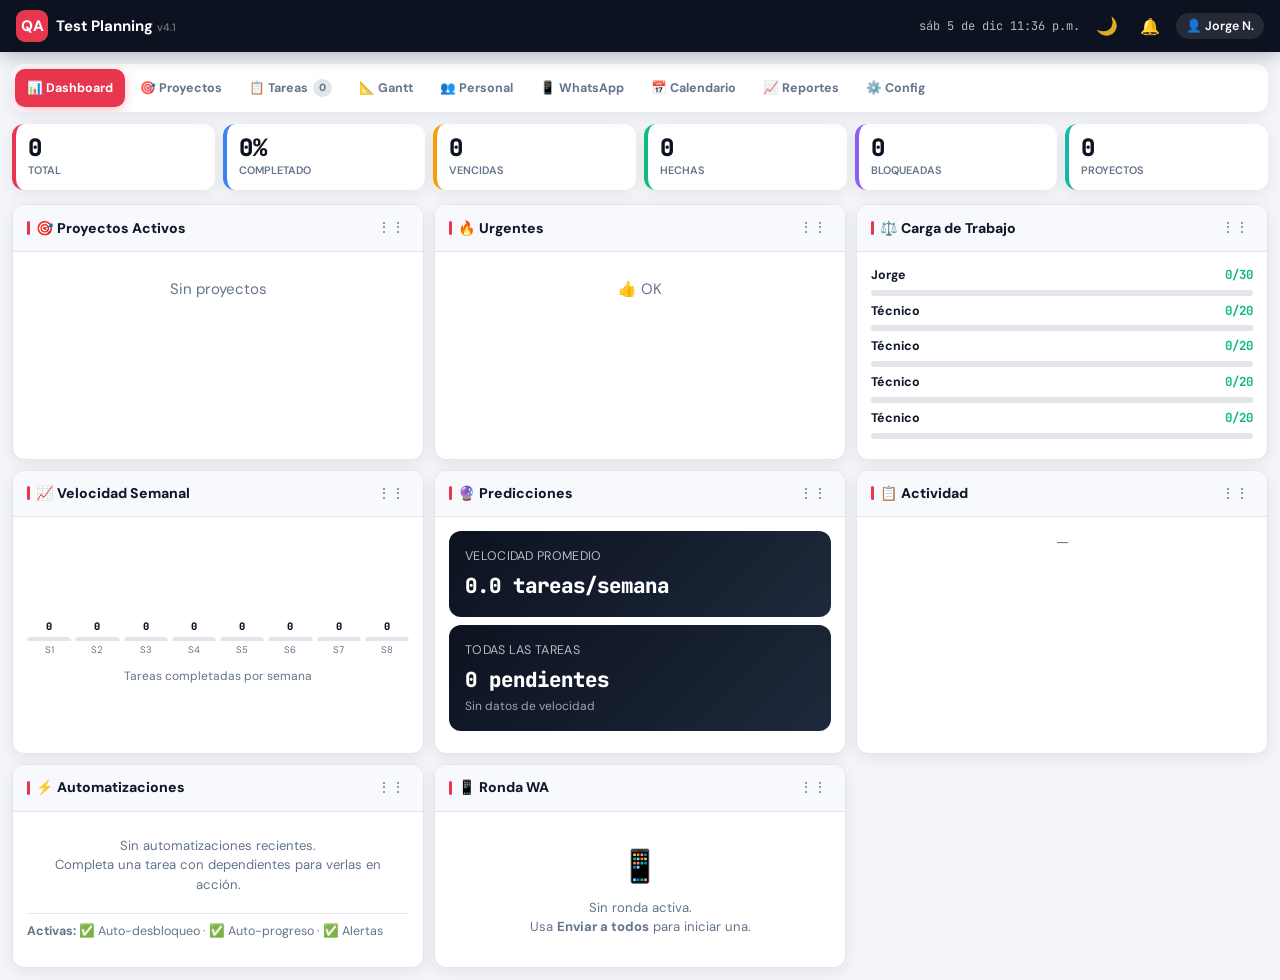
==== commit 7bab153a: "feat: dark mode, category filter, blockers view, weekly load, task history - Dark mode toggle (🌙/☀️ " ====
--- a/index.html
+++ b/index.html
@@ -10,7 +10,242 @@
     <meta name="apple-mobile-web-app-title" content="QA Planner">
     <title>QA Test Planning v4.1</title>
     <link href="https://fonts.googleapis.com/css2?family=DM+Sans:wght@400;500;600;700;800&family=JetBrains+Mono:wght@400;600&display=swap" rel="stylesheet">
-    <link rel="stylesheet" href="css/styles.css">
+    <style>
+/* ============================================================
+   STYLES.CSS — QA Test Planning v4.1
+   ============================================================ */
+
+:root{--dark:#0c1220;--accent:#e8364e;--accent-hover:#c82d42;--accent-light:rgba(232,54,78,0.08);--bg:#f3f5f9;--surface:#fff;--surface-alt:#f8f9fc;--text:#0f172a;--muted:#64748b;--border:#e2e5ea;--success:#10b981;--warning:#f59e0b;--danger:#ef4444;--info:#3b82f6;--purple:#8b5cf6;--teal:#14b8a6;--radius:12px;--shadow:0 4px 16px rgba(12,18,32,0.07);--shadow-lg:0 12px 40px rgba(12,18,32,0.12)}
+body.dark{--bg:#0f172a;--surface:#1e293b;--surface-alt:#263548;--border:#334155;--text:#e2e8f0;--muted:#94a3b8;--accent:#f87171;--accent-hover:#ef4444;--accent-light:rgba(248,113,113,0.12);--dark:#020617;--shadow:0 4px 16px rgba(0,0,0,0.4);--shadow-lg:0 12px 40px rgba(0,0,0,0.5)}
+*{margin:0;padding:0;box-sizing:border-box}body{font-family:'DM Sans',sans-serif;background:var(--bg);color:var(--text);font-size:15px;line-height:1.5;overflow-x:hidden;-webkit-tap-highlight-color:transparent}
+.topbar{background:var(--dark);color:#fff;padding:10px 16px;display:flex;justify-content:space-between;align-items:center;position:sticky;top:0;z-index:2000;box-shadow:0 2px 20px rgba(0,0,0,0.3)}
+.topbar-brand{display:flex;align-items:center;gap:8px}.topbar-brand .logo{width:32px;height:32px;background:var(--accent);border-radius:9px;display:flex;align-items:center;justify-content:center;font-weight:800;font-size:0.95rem}
+.topbar-right{display:flex;align-items:center;gap:10px;font-size:0.8rem}
+.clock{font-family:'JetBrains Mono',monospace;opacity:0.7;font-size:0.75rem}
+.user-badge{background:rgba(255,255,255,0.1);padding:4px 10px;border-radius:20px;font-weight:600;font-size:0.78rem}
+.notif-btn{background:none;border:none;color:#fff;font-size:1rem;cursor:pointer;position:relative;padding:4px 6px}
+.notif-btn .notif-count{position:absolute;top:-3px;right:-2px;background:var(--accent);color:#fff;font-size:0.58rem;font-weight:800;padding:1px 4px;border-radius:10px}
+.container{max-width:1400px;margin:12px auto;padding:0 12px}
+.tabs{display:flex;gap:3px;margin-bottom:12px;overflow-x:auto;padding:5px 3px;background:var(--surface);border-radius:12px;box-shadow:var(--shadow);position:sticky;top:52px;z-index:1500;scrollbar-width:none;-webkit-overflow-scrolling:touch}.tabs::-webkit-scrollbar{display:none}
+.tab{padding:8px 12px;background:transparent;cursor:pointer;border-radius:10px;font-weight:700;font-size:0.78rem;white-space:nowrap;transition:all 0.2s;color:var(--muted);display:flex;align-items:center;gap:5px;min-height:38px;user-select:none}
+.tab:hover{background:var(--accent-light);color:var(--accent)}.tab.active{background:var(--accent);color:#fff;box-shadow:0 3px 12px rgba(232,54,78,0.3)}
+.tab .badge{background:rgba(255,255,255,0.25);padding:1px 6px;border-radius:10px;font-size:0.65rem;font-weight:800}.tab:not(.active) .badge{background:var(--border);color:var(--muted)}
+.tab-panel{display:none;animation:fadeIn 0.25s ease}.tab-panel.active{display:block}
+@keyframes fadeIn{from{opacity:0;transform:translateY(5px)}to{opacity:1;transform:translateY(0)}}
+
+/* CARDS */
+.card{background:var(--surface);border:1px solid var(--border);border-radius:var(--radius);padding:16px;margin-bottom:12px;box-shadow:var(--shadow)}
+.card-title{font-weight:800;font-size:0.92rem;margin-bottom:12px;color:var(--dark);display:flex;align-items:center;gap:8px}.card-title::before{content:'';width:4px;height:16px;background:var(--accent);border-radius:2px}
+.form-grid{display:grid;grid-template-columns:repeat(auto-fit,minmax(200px,1fr));gap:10px}
+.form-group{display:flex;flex-direction:column;gap:3px}.form-group.full{grid-column:1/-1}
+label{font-size:0.75rem;font-weight:600;color:var(--muted);text-transform:uppercase;letter-spacing:0.3px}
+input,select,textarea{padding:8px 10px;border:1.5px solid var(--border);border-radius:10px;font-size:0.88rem;font-family:inherit;background:var(--surface);transition:all 0.2s;min-height:40px}
+input:focus,select:focus,textarea:focus{outline:none;border-color:var(--accent);box-shadow:0 0 0 3px rgba(232,54,78,0.1)}
+textarea{min-height:65px;resize:vertical}
+.btn{border:none;padding:8px 16px;border-radius:10px;cursor:pointer;font-weight:700;font-size:0.82rem;font-family:inherit;transition:all 0.2s;display:inline-flex;align-items:center;gap:5px;min-height:40px;-webkit-tap-highlight-color:transparent}
+.btn-primary{background:var(--accent);color:#fff}.btn-primary:hover{background:var(--accent-hover)}
+.btn-secondary{background:var(--surface-alt);color:var(--text);border:1.5px solid var(--border)}.btn-secondary:hover{border-color:var(--accent);color:var(--accent)}
+.btn-success{background:var(--success);color:#fff}.btn-danger{background:var(--danger);color:#fff}.btn-wa{background:#25d366;color:#fff}
+.btn-sm{padding:4px 9px;font-size:0.75rem;min-height:30px;border-radius:7px}.btn-block{width:100%;justify-content:center}.btn-group{display:flex;gap:5px;flex-wrap:wrap}
+
+/* STATS */
+.stats-row{display:grid;grid-template-columns:repeat(auto-fit,minmax(140px,1fr));gap:8px;margin-bottom:14px}
+.stat-card{background:var(--surface);border-radius:var(--radius);padding:12px;box-shadow:var(--shadow);border-left:4px solid var(--accent)}.stat-card:hover{transform:translateY(-1px)}
+.stat-card .stat-value{font-size:1.5rem;font-weight:800;line-height:1;color:var(--dark);font-family:'JetBrains Mono',monospace}
+.stat-card .stat-label{font-size:0.68rem;color:var(--muted);font-weight:600;margin-top:2px;text-transform:uppercase}
+.stat-card:nth-child(2){border-left-color:var(--info)}.stat-card:nth-child(3){border-left-color:var(--warning)}.stat-card:nth-child(4){border-left-color:var(--success)}.stat-card:nth-child(5){border-left-color:var(--purple)}.stat-card:nth-child(6){border-left-color:var(--teal)}
+
+/* BADGES */
+.status{display:inline-flex;align-items:center;padding:2px 8px;border-radius:20px;font-size:0.7rem;font-weight:700}
+.status-pending{background:#fef3c7;color:#92400e}.status-progress{background:#dbeafe;color:#1e40af}.status-review{background:#ede9fe;color:#5b21b6}.status-done{background:#d1fae5;color:#065f46}.status-blocked{background:#fee2e2;color:#991b1b}
+.urgency-tag{display:inline-flex;padding:2px 6px;border-radius:6px;font-size:0.66rem;font-weight:700}
+.urg-fire{background:#fef2f2;color:#dc2626;border:1px solid #fca5a5}.urg-hot{background:#fff7ed;color:#ea580c;border:1px solid #fdba74}.urg-warm{background:#fefce8;color:#ca8a04;border:1px solid #fde047}.urg-cool{background:#f0fdf4;color:#16a34a;border:1px solid #86efac}
+.cdot{width:7px;height:7px;border-radius:50%;background:var(--border);display:inline-block}.cdot.filled{background:var(--accent)}
+.score-pill{display:inline-flex;padding:2px 6px;border-radius:6px;font-size:0.68rem;font-weight:800;font-family:'JetBrains Mono',monospace}
+.score-high{background:#fef2f2;color:#dc2626}.score-med{background:#fefce8;color:#ca8a04}.score-low{background:#f0fdf4;color:#16a34a}
+.recur-badge{display:inline-flex;padding:2px 5px;border-radius:4px;font-size:0.62rem;font-weight:700;background:#dbeafe;color:#1e40af}
+.project-tag{font-size:0.64rem;padding:2px 5px;border-radius:4px;font-weight:600}
+.group-badge{display:inline-flex;padding:2px 7px;border-radius:6px;font-size:0.66rem;font-weight:700;margin:1px}
+
+/* KANBAN */
+.kanban-board{display:grid;grid-template-columns:repeat(5,1fr);gap:8px;min-height:300px}
+.kanban-column{background:var(--surface-alt);border-radius:var(--radius);padding:8px;min-height:250px}
+.kanban-header{font-weight:800;font-size:0.78rem;padding:6px 8px;border-radius:8px;margin-bottom:8px;display:flex;justify-content:space-between;align-items:center}
+.kanban-header .count{background:rgba(0,0,0,0.1);padding:1px 6px;border-radius:10px;font-size:0.65rem}
+.kh-pending{background:#fef3c7;color:#92400e}.kh-progress{background:#dbeafe;color:#1e40af}.kh-review{background:#ede9fe;color:#5b21b6}.kh-done{background:#d1fae5;color:#065f46}.kh-blocked{background:#fee2e2;color:#991b1b}
+.kanban-cards{display:flex;flex-direction:column;gap:6px}
+.kanban-card{background:var(--surface);border:1.5px solid var(--border);border-radius:10px;padding:9px;cursor:pointer;transition:all 0.15s;position:relative}
+.kanban-card:hover{border-color:var(--accent);box-shadow:var(--shadow)}
+.kanban-card.blocked-card{opacity:0.5;border-style:dashed;border-color:var(--danger)}
+.kc-title{font-weight:700;font-size:0.82rem;margin-bottom:3px}
+.kc-meta{display:flex;justify-content:space-between;align-items:center;font-size:0.7rem;color:var(--muted)}
+.avatar{width:20px;height:20px;border-radius:50%;display:flex;align-items:center;justify-content:center;font-size:0.58rem;font-weight:800;color:#fff}
+.kc-priority-bar{position:absolute;top:0;left:0;right:0;height:3px;border-radius:10px 10px 0 0}
+.kc-bar-critical{background:var(--danger)}.kc-bar-high{background:#f97316}.kc-bar-medium{background:var(--warning)}.kc-bar-low{background:var(--success)}
+.subtask-bar{height:3px;background:var(--border);border-radius:2px;margin-top:3px;overflow:hidden}.subtask-fill{height:100%;background:var(--success);border-radius:2px}
+.dep-lock{font-size:0.65rem;color:var(--danger);margin-top:2px}
+
+/* TABLE */
+.data-table{width:100%;border-collapse:separate;border-spacing:0;font-size:0.8rem}
+.data-table thead th{background:var(--dark);color:#fff;padding:8px;text-align:left;font-size:0.7rem;font-weight:700;text-transform:uppercase;white-space:nowrap}
+.data-table thead th:first-child{border-radius:10px 0 0 0}.data-table thead th:last-child{border-radius:0 10px 0 0}
+.data-table tbody td{padding:8px;border-bottom:1px solid var(--border)}.data-table tbody tr:hover{background:var(--accent-light)}
+.table-wrap{overflow-x:auto;border-radius:var(--radius)}
+
+/* TEAM */
+.team-grid{display:grid;grid-template-columns:repeat(auto-fill,minmax(250px,1fr));gap:10px}
+.team-card{background:var(--surface);border-radius:var(--radius);padding:14px;box-shadow:var(--shadow);border-top:4px solid var(--accent)}.team-card:hover{transform:translateY(-2px)}
+.team-avatar{width:46px;height:46px;border-radius:50%;display:flex;align-items:center;justify-content:center;font-size:1.1rem;font-weight:800;color:#fff;margin:0 auto 6px}
+.tc-name{font-weight:800;font-size:0.92rem;text-align:center}.tc-role{font-size:0.75rem;color:var(--muted);margin-bottom:6px;text-align:center}
+.tc-stats{display:grid;grid-template-columns:repeat(3,1fr);gap:3px;margin-top:6px;padding-top:6px;border-top:1px solid var(--border);text-align:center}
+.tc-stat-value{font-family:'JetBrains Mono',monospace;font-weight:800;font-size:0.9rem}.tc-stat-label{font-size:0.6rem;color:var(--muted);text-transform:uppercase}
+.workload-bar{height:6px;background:var(--border);border-radius:3px;margin-top:5px;overflow:hidden}.workload-fill{height:100%;border-radius:3px}.wl-ok{background:var(--success)}.wl-warn{background:var(--warning)}.wl-danger{background:var(--danger)}
+
+/* GANTT */
+.gantt-container{overflow-x:auto;background:var(--surface);border:1px solid var(--border);border-radius:var(--radius)}
+.gantt-table{border-collapse:collapse;min-width:100%}.gantt-table th,.gantt-table td{border:1px solid var(--border);padding:0;font-size:0.73rem}
+.gantt-table thead th{background:var(--dark);color:#fff;padding:4px 6px;font-weight:700;text-align:center;position:sticky;top:0;z-index:10}
+.gantt-task-name{padding:6px 8px;font-weight:600;white-space:nowrap;position:sticky;left:0;background:var(--surface);z-index:5;min-width:180px;border-right:2px solid var(--border)}
+.gantt-cell{height:32px;position:relative;min-width:32px}
+.gantt-bar{position:absolute;top:4px;height:22px;border-radius:6px;display:flex;align-items:center;justify-content:center;font-size:0.62rem;font-weight:700;color:#fff;cursor:pointer;z-index:2;padding:0 3px;white-space:nowrap;overflow:hidden}
+
+/* CALENDAR */
+.calendar-grid{display:grid;grid-template-columns:repeat(7,1fr);gap:2px}
+.cal-header{padding:6px;font-weight:800;text-align:center;font-size:0.7rem;color:var(--muted);text-transform:uppercase}
+.cal-day{background:var(--surface);border:1.5px solid var(--border);border-radius:6px;padding:4px;min-height:65px}.cal-day:hover{border-color:var(--accent)}.cal-day.today{border-color:var(--accent);background:var(--accent-light)}.cal-day.other-month{opacity:0.25}
+.day-num{font-weight:700;font-size:0.78rem;margin-bottom:1px}
+.cal-task{font-size:0.6rem;padding:1px 3px;border-radius:3px;margin-bottom:1px;font-weight:600;white-space:nowrap;overflow:hidden;text-overflow:ellipsis}
+
+/* MODAL */
+.modal-overlay{position:fixed;top:0;left:0;width:100%;height:100%;background:rgba(12,18,32,0.6);backdrop-filter:blur(3px);display:none;align-items:center;justify-content:center;z-index:5000}.modal-overlay.show{display:flex}
+.modal{background:var(--surface);border-radius:14px;width:95%;max-width:700px;max-height:90vh;overflow-y:auto;box-shadow:var(--shadow-lg);animation:modalIn 0.2s ease}
+@keyframes modalIn{from{opacity:0;transform:scale(0.96)}to{opacity:1;transform:scale(1)}}
+.modal-header{padding:14px 18px;border-bottom:1px solid var(--border);display:flex;justify-content:space-between;align-items:center}.modal-header h3{font-weight:800;font-size:0.95rem}
+.modal-close{background:none;border:none;font-size:1.2rem;cursor:pointer;color:var(--muted)}
+.modal-body{padding:18px}.modal-footer{padding:10px 18px;border-top:1px solid var(--border);display:flex;justify-content:flex-end;gap:6px}
+.toolbar{display:flex;gap:6px;margin-bottom:10px;flex-wrap:wrap;align-items:center}
+.search-box{flex:1;min-width:140px;position:relative}.search-box input{width:100%;padding-left:32px}.search-box::before{content:'🔍';position:absolute;left:8px;top:50%;transform:translateY(-50%);font-size:0.8rem}
+.filter-chip{padding:5px 10px;border-radius:20px;border:1.5px solid var(--border);background:var(--surface);font-size:0.75rem;font-weight:600;cursor:pointer;font-family:inherit}.filter-chip:hover,.filter-chip.active{border-color:var(--accent);color:var(--accent);background:var(--accent-light)}
+.bar-chart{display:flex;flex-direction:column;gap:6px}.bar-row{display:flex;align-items:center;gap:7px}.bar-label{width:80px;font-size:0.75rem;font-weight:600;text-align:right;color:var(--muted);white-space:nowrap;overflow:hidden;text-overflow:ellipsis}
+.bar-track{flex:1;height:22px;background:var(--surface-alt);border-radius:11px;overflow:hidden}.bar-fill{height:100%;border-radius:11px;display:flex;align-items:center;padding-left:7px;font-size:0.68rem;font-weight:700;color:#fff;transition:width 0.5s}
+.bar-value{width:32px;font-family:'JetBrains Mono',monospace;font-weight:700;font-size:0.78rem}
+.view-toggle{display:flex;gap:2px;background:var(--surface-alt);border-radius:10px;padding:2px}
+.vt-btn{padding:5px 10px;border:none;background:transparent;border-radius:8px;cursor:pointer;font-weight:700;font-size:0.75rem;font-family:inherit;color:var(--muted)}.vt-btn.active{background:var(--surface);color:var(--text);box-shadow:0 1px 4px rgba(0,0,0,0.08)}
+.toast-container{position:fixed;top:65px;right:12px;z-index:6000;display:flex;flex-direction:column;gap:5px}
+.toast{padding:10px 14px;border-radius:10px;font-weight:600;font-size:0.8rem;box-shadow:var(--shadow-lg);animation:slideIn 0.3s ease}.toast-success{background:#065f46;color:#fff}.toast-error{background:#991b1b;color:#fff}.toast-info{background:#1e40af;color:#fff}
+@keyframes slideIn{from{opacity:0;transform:translateX(30px)}to{opacity:1;transform:translateX(0)}}
+
+/* DRAGGABLE DASHBOARD WIDGETS */
+.dash-grid{display:grid;grid-template-columns:repeat(auto-fill,minmax(320px,1fr));gap:10px;min-height:200px}
+.dash-widget{background:var(--surface);border:1px solid var(--border);border-radius:var(--radius);box-shadow:var(--shadow);overflow:hidden;transition:box-shadow 0.2s}
+.dash-widget.dragging{opacity:0.6;box-shadow:var(--shadow-lg);transform:scale(0.98)}
+.dash-widget .widget-header{padding:10px 14px;display:flex;justify-content:space-between;align-items:center;cursor:grab;background:var(--surface-alt);border-bottom:1px solid var(--border);touch-action:none;user-select:none}
+.dash-widget .widget-header:active{cursor:grabbing}
+.widget-header .wh-title{font-weight:800;font-size:0.88rem;display:flex;align-items:center;gap:6px}
+.widget-header .wh-title::before{content:'';width:3px;height:14px;background:var(--accent);border-radius:2px}
+.widget-header .drag-handle{color:var(--muted);font-size:0.9rem;cursor:grab;padding:2px 4px}
+.dash-widget .widget-body{padding:14px;max-height:350px;overflow-y:auto}
+.dash-placeholder{border:2px dashed var(--accent);border-radius:var(--radius);background:var(--accent-light);min-height:100px}
+
+/* VELOCITY CHART */
+.velocity-chart{display:flex;align-items:flex-end;gap:4px;height:120px;padding:10px 0}
+.vel-bar{flex:1;background:var(--info);border-radius:6px 6px 0 0;min-width:20px;position:relative;transition:height 0.4s}
+.vel-bar:hover{opacity:0.85}
+.vel-bar .vel-val{position:absolute;top:-18px;left:50%;transform:translateX(-50%);font-size:0.65rem;font-weight:800;font-family:'JetBrains Mono',monospace;white-space:nowrap}
+.vel-bar .vel-lbl{position:absolute;bottom:-16px;left:50%;transform:translateX(-50%);font-size:0.6rem;color:var(--muted);white-space:nowrap}
+
+/* PREDICTION */
+.prediction-card{background:linear-gradient(135deg,var(--dark),#1e293b);color:#fff;border-radius:var(--radius);padding:16px}
+.prediction-card .pred-title{font-size:0.78rem;opacity:0.7;text-transform:uppercase;letter-spacing:0.3px;margin-bottom:4px}
+.prediction-card .pred-value{font-size:1.3rem;font-weight:800;font-family:'JetBrains Mono',monospace}
+.prediction-card .pred-sub{font-size:0.75rem;opacity:0.6;margin-top:2px}
+
+/* AUTOMATION LOG */
+.auto-log{font-size:0.8rem}.auto-log-item{padding:6px 0;border-bottom:1px solid var(--border);display:flex;align-items:center;gap:8px}
+.auto-log-item .auto-icon{width:28px;height:28px;border-radius:8px;display:flex;align-items:center;justify-content:center;font-size:0.85rem}
+
+.project-grid{display:grid;grid-template-columns:repeat(auto-fill,minmax(270px,1fr));gap:10px}
+.project-card{background:var(--surface);border-radius:var(--radius);padding:14px;box-shadow:var(--shadow);border-left:5px solid var(--info);cursor:pointer;transition:all 0.2s}.project-card:hover{transform:translateY(-2px)}
+.pc-title{font-weight:800;font-size:0.95rem;margin-bottom:3px}.pc-desc{font-size:0.78rem;color:var(--muted);margin-bottom:8px;display:-webkit-box;-webkit-line-clamp:2;-webkit-box-orient:vertical;overflow:hidden}
+.project-progress{height:6px;background:var(--border);border-radius:3px;overflow:hidden;margin-top:5px}.project-progress-fill{height:100%;border-radius:3px}
+.pc-stats{display:flex;gap:12px;font-size:0.73rem;color:var(--muted)}.pc-stats strong{color:var(--text)}
+.dep-chip{display:inline-flex;align-items:center;gap:3px;padding:2px 6px;background:var(--surface-alt);border:1px solid var(--border);border-radius:6px;font-size:0.68rem;font-weight:600;margin:1px}
+.dep-chip .dep-status{width:6px;height:6px;border-radius:50%}.dep-met{background:var(--success)}.dep-unmet{background:var(--danger)}
+.comment{padding:8px;border-left:3px solid var(--border);margin-bottom:6px;background:var(--surface-alt);border-radius:0 8px 8px 0}
+.comment .c-author{font-weight:700;font-size:0.78rem}.comment .c-time{font-size:0.65rem;color:var(--muted);font-family:'JetBrains Mono',monospace}
+.subtask-item{display:flex;align-items:center;gap:6px;padding:5px 7px;border-radius:7px;margin-bottom:3px}.subtask-item:hover{background:var(--surface-alt)}
+.subtask-item input[type=checkbox]{width:16px;height:16px;accent-color:var(--accent)}.st-text{font-size:0.85rem;flex:1}.st-text.done{text-decoration:line-through;color:var(--muted)}
+.notif-panel{position:fixed;top:52px;right:8px;width:320px;max-height:65vh;background:var(--surface);border-radius:var(--radius);box-shadow:var(--shadow-lg);z-index:5500;display:none;overflow-y:auto}.notif-panel.show{display:block}
+.notif-item{padding:10px 12px;border-bottom:1px solid var(--border);font-size:0.8rem;cursor:pointer}.notif-item:hover{background:var(--accent-light)}.notif-item.unread{border-left:3px solid var(--accent)}
+.wa-preview{background:#e5f6e0;border:2px solid #25d366;border-radius:10px;padding:14px;font-size:0.85rem;white-space:pre-wrap;max-height:300px;overflow-y:auto;margin:8px 0}
+.parsed-result{background:var(--surface-alt);border:1px solid var(--border);border-radius:8px;padding:8px;margin:3px 0;display:flex;align-items:center;gap:6px}
+.note-card{background:#fffbeb;border:1px solid #fde68a;border-radius:10px;padding:10px;margin-bottom:5px}
+
+@media(max-width:1200px){.kanban-board{grid-template-columns:repeat(3,1fr)}}
+@media(max-width:1024px){.kanban-board{grid-template-columns:1fr 1fr 1fr}.dash-grid{grid-template-columns:1fr}.wa-layout{grid-template-columns:1fr!important}}
+@media(max-width:700px){
+    body{font-size:14px}
+    .kanban-board{grid-template-columns:1fr 1fr 1fr;gap:5px;overflow-x:auto}.stats-row{grid-template-columns:repeat(3,1fr);gap:5px}.form-grid{grid-template-columns:1fr}
+    .notif-panel{width:94%;right:3%;top:48px}.dash-grid{grid-template-columns:1fr}
+    .topbar{padding:8px 10px}.topbar-brand .logo{width:28px;height:28px;font-size:0.8rem}
+    .container{padding:0 8px;margin:8px auto}
+    .tabs{padding:4px 2px;gap:2px;position:sticky;top:44px}
+    .tab{padding:7px 9px;font-size:0.72rem;min-height:34px;gap:3px}
+    .toolbar{gap:4px}.btn{padding:7px 12px;font-size:0.78rem;min-height:36px}.btn-sm{padding:3px 7px;font-size:0.72rem;min-height:28px}
+    .card{padding:12px;margin-bottom:8px}.card-title{font-size:0.88rem;margin-bottom:10px}
+    .stat-card{padding:10px}.stat-card .stat-value{font-size:1.2rem}.stat-card .stat-label{font-size:0.62rem}
+    .modal{width:98%;max-height:94vh;border-radius:12px}.modal-body{padding:14px}.modal-header{padding:12px 14px}.modal-footer{padding:8px 14px}
+    .kanban-card{padding:8px}.kc-title{font-size:0.8rem}
+    .team-grid{grid-template-columns:1fr 1fr;gap:6px}.team-card{padding:10px}.team-avatar{width:38px;height:38px;font-size:0.9rem;margin-bottom:4px}.tc-name{font-size:0.85rem}
+    .project-grid{grid-template-columns:1fr}.gantt-task-name{min-width:130px;font-size:0.72rem}
+    input,select,textarea{min-height:38px;font-size:0.85rem;padding:7px 9px}
+    .wa-layout{grid-template-columns:1fr!important}
+    .wa-preview{font-size:0.8rem;padding:10px;max-height:250px}
+    .search-box{min-width:100px}
+    select.mob-select{max-width:90px;font-size:0.72rem;padding:3px 4px}
+    /* Touch-friendly: bigger hit areas */
+    .filter-chip{padding:7px 11px;font-size:0.73rem;min-height:32px}
+    .kanban-column{padding:6px;min-height:180px}.kanban-header{font-size:0.73rem;padding:5px 7px}
+    /* Quick-reply buttons */
+    .qr-btn{min-height:44px!important;font-size:0.9rem!important}
+}
+@media(max-width:420px){
+    .kanban-board{grid-template-columns:1fr 1fr;overflow-x:auto}
+    .stats-row{grid-template-columns:repeat(2,1fr)}
+    .team-grid{grid-template-columns:1fr}
+    .tabs{gap:1px}.tab{padding:6px 7px;font-size:0.68rem}
+}
+
+/* SAFE AREA & PWA */
+.topbar{padding-top:calc(10px + env(safe-area-inset-top,0px));padding-left:calc(16px + env(safe-area-inset-left,0px));padding-right:calc(16px + env(safe-area-inset-right,0px));}
+@media(max-width:700px){.topbar{padding-top:calc(8px + env(safe-area-inset-top,0px));}}
+
+/* BOTTOM NAV — visible only on mobile */
+.bottom-nav{display:none;position:fixed;bottom:0;left:0;right:0;background:var(--dark);z-index:2100;padding-bottom:env(safe-area-inset-bottom,0px);border-top:1px solid rgba(255,255,255,0.1);box-shadow:0 -4px 20px rgba(0,0,0,0.3);}
+.bn-item{flex:1;display:flex;flex-direction:column;align-items:center;justify-content:center;padding:7px 4px 6px;border:none;background:none;color:rgba(255,255,255,0.45);font-size:0.58rem;font-weight:700;cursor:pointer;font-family:inherit;gap:2px;min-height:54px;-webkit-tap-highlight-color:transparent;transition:color 0.15s;}
+.bn-item .bn-ic{font-size:1.25rem;line-height:1;}
+.bn-item span{font-size:0.58rem;letter-spacing:0.2px;}
+.bn-item.active{color:#fff;}
+.bn-item.active .bn-dot{display:block;}
+.bn-dot{display:none;width:4px;height:4px;border-radius:50%;background:var(--accent);margin:0 auto;margin-top:1px;}
+.bn-item.has-badge{position:relative;}
+.bn-badge{position:absolute;top:5px;right:calc(50% - 12px);background:var(--accent);color:#fff;font-size:0.5rem;font-weight:800;min-width:14px;height:14px;border-radius:7px;display:flex;align-items:center;justify-content:center;padding:0 2px;}
+
+/* COLOR SWATCH selected state */
+.cp-swatch.sel{outline:3px solid var(--dark);outline-offset:1px;}
+
+@media(max-width:700px){
+    .bottom-nav{display:flex;}
+    .container{padding-bottom:calc(70px + env(safe-area-inset-bottom,0px));}
+    /* Hide top tabs on mobile - use bottom nav instead */
+    .tabs{top:calc(env(safe-area-inset-top,0px) + 44px);}
+}
+@media(max-width:420px){
+    .kanban-board{grid-template-columns:1fr 1fr}
+    .stats-row{grid-template-columns:repeat(2,1fr)}
+}
+
+</style>
 </head>
 <body>
 
@@ -34,6 +269,7 @@
     </div>
     <div class="topbar-right">
         <span class="clock" id="clock"></span>
+        <button id="darkBtn" onclick="toggleDark()" title="Modo oscuro" style="background:none;border:none;color:#fff;font-size:1.1rem;cursor:pointer;padding:4px 6px;opacity:0.85;">🌙</button>
         <button class="notif-btn" onclick="toggleNotifPanel()">
             🔔<span class="notif-count" id="notifCount" style="display:none;">0</span>
         </button>
@@ -86,6 +322,7 @@
             </div>
             <select id="filterProject" onchange="renderTasks()" style="min-height:36px;border-radius:10px;font-size:0.78rem;font-weight:600;padding:4px 7px;border:1.5px solid var(--border);"><option value="">Todos</option></select>
             <select id="filterGroup"   onchange="renderTasks()" style="min-height:36px;border-radius:10px;font-size:0.78rem;font-weight:600;padding:4px 7px;border:1.5px solid var(--border);"><option value="">Grupos</option></select>
+            <select id="filterCat"     onchange="renderTasks()" style="min-height:36px;border-radius:10px;font-size:0.78rem;font-weight:600;padding:4px 7px;border:1.5px solid var(--border);"><option value="">Categoría</option></select>
             <div style="display:flex;gap:2px;">
                 <button class="filter-chip active" onclick="filterTasks('all',this)">Todas</button>
                 <button class="filter-chip"        onclick="filterTasks('blocked',this)">🔒</button>
@@ -93,6 +330,7 @@
                 <button class="filter-chip"        onclick="filterTasks('urgent',this)">🔥</button>
             </div>
             <button class="btn btn-primary" onclick="openTaskModal()">＋</button>
+            <button id="btnMultiSel" class="btn btn-secondary btn-sm" onclick="toggleMultiSelect()" title="Seleccionar múltiples tareas">☑ Sel</button>
         </div>
         <!-- Vista Kanban -->
         <div id="kanbanView">
@@ -205,6 +443,10 @@
     <div class="tab-panel" id="panel-reports">
         <div class="stats-row" id="rptStats"></div>
         <div style="display:grid;grid-template-columns:1fr 1fr;gap:10px;">
+            <div class="card"><div class="card-title">🔗 Bloqueos Activos</div><div id="chBlockers"></div></div>
+            <div class="card"><div class="card-title">📅 Carga Semanal</div><div id="chWeekly"></div></div>
+        </div>
+        <div style="display:grid;grid-template-columns:1fr 1fr;gap:10px;margin-top:10px;">
             <div class="card"><div class="card-title">Carga Ponderada</div><div class="bar-chart" id="chWL"></div></div>
             <div class="card"><div class="card-title">Por Prioridad</div><div class="bar-chart" id="chPri"></div></div>
         </div>
@@ -277,6 +519,15 @@
             <button class="btn btn-primary btn-sm" onclick="saveConfig()" style="margin-top:8px;">Guardar configuración WA</button>
         </div>
         <div class="card">
+            <div class="card-title">🗑️ Papelera</div>
+            <p style="font-size:0.8rem;color:var(--muted);margin-bottom:8px;">Las tareas eliminadas se guardan 30 días. Puedes restaurarlas antes de que desaparezcan.</p>
+            <div id="trashList"></div>
+            <button class="btn btn-danger btn-sm" style="margin-top:8px;"
+                    onclick="if(confirm('¿Vaciar papelera permanentemente? Esta acción no se puede deshacer.'))emptyTrash()">
+                Vaciar papelera
+            </button>
+        </div>
+        <div class="card">
             <div class="card-title">Notas</div>
             <textarea id="qNote" placeholder="Nota..." rows="2"></textarea>
             <button class="btn btn-primary btn-sm" style="margin-top:4px;" onclick="addNote()">📌</button>
@@ -285,6 +536,21 @@
     </div>
 
 </div><!-- /.container -->
+
+<!-- ===== BULK TOOLBAR ===== -->
+<div id="bulkToolbar" style="display:none;position:fixed;bottom:70px;left:50%;transform:translateX(-50%);
+     z-index:300;background:var(--text);color:#fff;border-radius:14px;padding:10px 16px;
+     align-items:center;gap:10px;box-shadow:0 8px 32px rgba(0,0,0,0.35);white-space:nowrap;">
+    <span id="bulkCount" style="font-weight:700;font-size:0.88rem;min-width:80px;"></span>
+    <button style="background:rgba(255,255,255,.18);border:none;border-radius:8px;padding:4px 12px;cursor:pointer;color:#fff;font-size:0.82rem;font-weight:600;"
+            onclick="openBulkStatusPicker()">Estado</button>
+    <button style="background:rgba(255,255,255,.18);border:none;border-radius:8px;padding:4px 12px;cursor:pointer;color:#fff;font-size:0.82rem;font-weight:600;"
+            onclick="openBulkAssignPicker()">Asignar</button>
+    <button style="background:rgba(239,68,68,.25);border:none;border-radius:8px;padding:4px 12px;cursor:pointer;color:#fca5a5;font-size:0.82rem;font-weight:600;"
+            onclick="bulkDelete()">🗑 Eliminar</button>
+    <button style="background:transparent;border:none;padding:4px 6px;cursor:pointer;color:#fff;font-size:1.1rem;line-height:1;"
+            onclick="clearSelection()" title="Cancelar selección">✕</button>
+</div>
 
 <!-- ===== MODALES ===== -->
 
@@ -482,6 +748,17 @@
     </div>
 </div>
 
+<!-- Modal Acciones en Lote -->
+<div class="modal-overlay" id="bulkModal" onclick="if(event.target===this)closeModal('bulkModal')">
+    <div class="modal" style="max-width:320px;">
+        <div class="modal-header">
+            <h3>Acción en lote</h3>
+            <button class="modal-close" onclick="closeModal('bulkModal')">✕</button>
+        </div>
+        <div class="modal-body" id="bulkBody"></div>
+    </div>
+</div>
+
 <!-- ===== NAVEGACIÓN INFERIOR (mobile) ===== -->
 <nav class="bottom-nav" id="bottomNav">
     <button class="bn-item active" data-tab="dashboard"><span class="bn-ic">📊</span><span>Dashboard</span><span class="bn-dot"></span></button>
@@ -492,19 +769,2692 @@
 </nav>
 
 <!-- ===== MÓDULOS JS (orden de carga importa) ===== -->
-<script src="js/db.js"></script>
-<script src="js/ui.js"></script>
-<script src="js/automations.js"></script>
-<script src="js/dashboard.js"></script>
-<script src="js/tasks.js"></script>
-<script src="js/projects.js"></script>
-<script src="js/team.js"></script>
-<script src="js/whatsapp.js"></script>
-<script src="js/gantt.js"></script>
-<script src="js/calendar.js"></script>
-<script src="js/reports.js"></script>
-<script src="js/settings.js"></script>
-<script src="js/app.js"></script>
+<script>// db.js
+// ============================================================
+// DB.JS — Constantes, modelo de datos, funciones utilitarias
+// ============================================================
+
+const DB_KEY = 'jm_taskboard_v4';
+const COLORS = ['#e8364e','#3b82f6','#10b981','#f59e0b','#8b5cf6','#ec4899','#14b8a6','#f97316','#6366f1','#84cc16'];
+
+let db = JSON.parse(localStorage.getItem(DB_KEY)) || {
+    tasks: [], members: [], projects: [], groups: [],
+    categories: ['General','Emisiones','Mantenimiento','Calidad','Seguridad','Administrativo'],
+    templates: [], notes: [], activity: [], notifications: [], weeklyLog: [],
+    waLog: [], waRounds: [], trash: [],
+    config: { phone: '', baseUrl: '', darkMode: false },
+    dashLayout: null,
+    autoConfig: { unblock: true, progress: true, notify: true }
+};
+
+// Compatibilidad con versiones anteriores: inicializar campos que puedan faltar
+['projects','groups','templates','notifications','weeklyLog','notes','activity','waLog','waRounds','trash'].forEach(k => {
+    if (!db[k]) db[k] = [];
+});
+if (!db.autoConfig) db.autoConfig = { unblock: true, progress: true, notify: true };
+if (!db.categories) db.categories = ['General','Emisiones','Mantenimiento','Calidad','Seguridad','Administrativo'];
+if (!db.config) db.config = { phone: '', baseUrl: '', darkMode: false };
+if (db.config.darkMode === undefined) db.config.darkMode = false;
+
+// Datos iniciales si la BD está vacía
+if (!db.members.length) {
+    db.groups = [
+        { id: gid(), name: 'Emisiones Lab', color: '#3b82f6' },
+        { id: gid(), name: 'Calidad', color: '#10b981' }
+    ];
+    const g1 = db.groups[0].id;
+    db.members = [
+        { id: gid(), name: 'Jorge Nuñez',  role: 'Líder de Laboratorio', dept: 'Emisiones', email: '', phone: '', color: '#e8364e', capacity: 30, groups: [g1], created: new Date().toISOString() },
+        { id: gid(), name: 'Técnico 1',    role: 'Técnico', dept: 'Emisiones', email: '', phone: '', color: '#3b82f6', capacity: 20, groups: [g1], created: new Date().toISOString() },
+        { id: gid(), name: 'Técnico 2',    role: 'Técnico', dept: 'Emisiones', email: '', phone: '', color: '#10b981', capacity: 20, groups: [g1], created: new Date().toISOString() },
+        { id: gid(), name: 'Técnico 3',    role: 'Técnico', dept: 'Emisiones', email: '', phone: '', color: '#f59e0b', capacity: 20, groups: [g1], created: new Date().toISOString() },
+        { id: gid(), name: 'Técnico 4',    role: 'Técnico', dept: 'Emisiones', email: '', phone: '', color: '#8b5cf6', capacity: 20, groups: [g1], created: new Date().toISOString() }
+    ];
+    saveDB();
+}
+
+// --- CORE ---
+
+function gid() { return Date.now().toString(36) + Math.random().toString(36).substr(2, 9); }
+
+function esc(s) {
+    return s ? String(s)
+        .replace(/&/g, '&amp;')
+        .replace(/</g, '&lt;')
+        .replace(/>/g, '&gt;')
+        .replace(/"/g, '&quot;')
+        .replace(/'/g, '&#39;') : '';
+}
+
+function parseDate(s) { return s ? new Date(s + 'T00:00:00') : null; }
+
+function saveDB() { localStorage.setItem(DB_KEY, JSON.stringify(db)); }
+
+/** Retorna una versión con retardo de la función fn */
+function debounce(fn, ms) {
+    let timer;
+    return function(...args) {
+        clearTimeout(timer);
+        timer = setTimeout(() => fn.apply(this, args), ms);
+    };
+}
+
+// --- ETIQUETAS ---
+
+function sL(s) { return { pending:'Pendiente', progress:'En Progreso', review:'En Revisión', done:'Completada', blocked:'Bloqueada' }[s] || s; }
+function pL(p) { return { critical:'Crítica', high:'Alta', medium:'Media', low:'Baja' }[p] || p; }
+function pI(p) { return { critical:'🔴', high:'🟠', medium:'🟡', low:'🟢' }[p] || ''; }
+function pW(p) { return { critical:4, high:3, medium:2, low:1 }[p] || 0; }
+function uL(u) { return { 4:'🔥 Inmediata', 3:'🟠 Urgente', 2:'🟡 Normal', 1:'🟢 Espera' }[u] || 'Normal'; }
+function uC(u) { return { 4:'urg-fire', 3:'urg-hot', 2:'urg-warm', 1:'urg-cool' }[u] || 'urg-warm'; }
+function uI(u) { return { 4:'🔥', 3:'🟠', 2:'🟡', 1:'🟢' }[u] || '🟡'; }
+
+// --- FORMATEO ---
+
+function ini(n) {
+    if (!n) return '??';
+    return n.split(' ').filter(w => w).map(w => w[0] || '').join('').substring(0, 2).toUpperCase() || '?';
+}
+function fD(d) { return d ? new Date(d).toLocaleDateString('es-MX', { day:'numeric', month:'short', year:'numeric' }) : ''; }
+function fS(d) { return d ? new Date(d).toLocaleDateString('es-MX', { day:'numeric', month:'short' }) : ''; }
+function tA(iso) {
+    const d = (new Date() - new Date(iso)) / 1000;
+    if (d < 60) return 'Ahora';
+    if (d < 3600) return `${Math.floor(d / 60)}m`;
+    if (d < 86400) return `${Math.floor(d / 3600)}h`;
+    return `${Math.floor(d / 86400)}d`;
+}
+function dBt(a, b) { return Math.round((new Date(b) - new Date(a)) / 864e5); }
+
+// --- SCORING ---
+
+function tS(t) { return (t.urgency || 2) * (t.complexity || 3) * pW(t.priority); }
+function sCC(s) { return s >= 24 ? 'score-high' : s >= 12 ? 'score-med' : 'score-low'; }
+
+// --- DEPENDENCIAS ---
+
+function depsMet(t) {
+    if (!t.deps || !t.deps.length) return true;
+    return t.deps.every(d => { const x = db.tasks.find(z => z.id === d); return x && x.status === 'done'; });
+}
+function unmetDeps(t) {
+    if (!t.deps) return [];
+    return t.deps
+        .filter(d => { const x = db.tasks.find(z => z.id === d); return !x || x.status !== 'done'; })
+        .map(d => db.tasks.find(z => z.id === d))
+        .filter(Boolean);
+}
+
+// --- CARGA DE TRABAJO ---
+
+function mWL(mid) { return db.tasks.filter(t => t.assignee === mid && t.status !== 'done').reduce((s, t) => s + (t.complexity || 3), 0); }
+function mWP(m)   { return Math.min(Math.round((mWL(m.id) / (m.capacity || 20)) * 100), 150); }
+function stPct(t) {
+    if (!t.subtasks || !t.subtasks.length) return -1;
+    return Math.round(t.subtasks.filter(s => s.done).length / t.subtasks.length * 100);
+}
+</script>
+<script>// ui.js
+// ============================================================
+// UI.JS — Utilidades de interfaz: toast, modal, tabs, reloj,
+//         badges, filtros, log de actividad
+// ============================================================
+
+// --- NOTIFICACIONES TOAST ---
+
+function toast(msg, type = 'success') {
+    const el = document.createElement('div');
+    el.className = `toast toast-${type}`;
+    el.textContent = msg;
+    document.getElementById('toasts').appendChild(el);
+    setTimeout(() => el.remove(), 3000);
+}
+
+function toastUndo(msg, undoFn) {
+    const el = document.createElement('div');
+    el.className = 'toast toast-success';
+    el.style.cssText = 'display:flex;align-items:center;gap:8px;';
+    el.innerHTML = `<span style="flex:1;">${msg}</span>
+        <button style="background:rgba(255,255,255,.25);border:none;border-radius:6px;
+                       padding:2px 10px;cursor:pointer;color:#fff;font-weight:700;white-space:nowrap;">
+            Deshacer
+        </button>`;
+    let done = false;
+    el.querySelector('button').addEventListener('click', () => {
+        if (!done) { done = true; undoFn(); }
+        el.remove();
+    });
+    document.getElementById('toasts').appendChild(el);
+    setTimeout(() => { if (el.parentNode) el.remove(); }, 5000);
+}
+
+// --- DARK MODE ---
+
+function applyDark() {
+    document.body.classList.toggle('dark', !!db.config.darkMode);
+    const btn = document.getElementById('darkBtn');
+    if (btn) btn.textContent = db.config.darkMode ? '☀️' : '🌙';
+}
+
+function toggleDark() {
+    db.config.darkMode = !db.config.darkMode;
+    saveDB();
+    applyDark();
+}
+
+// --- MODALES ---
+
+function openModal(id)  { document.getElementById(id).classList.add('show'); }
+function closeModal(id) { document.getElementById(id).classList.remove('show'); }
+
+// --- LOG DE ACTIVIDAD ---
+
+function lg(action) {
+    db.activity.unshift({ action, time: new Date().toISOString() });
+    if (db.activity.length > 200) db.activity = db.activity.slice(0, 200);
+    saveDB();
+}
+
+function lgT(action, taskId) {
+    db.activity.unshift({ action, time: new Date().toISOString(), taskId });
+    if (db.activity.length > 200) db.activity = db.activity.slice(0, 200);
+    saveDB();
+}
+
+// --- RELOJ ---
+
+function startClock() {
+    const update = () => {
+        const n = new Date();
+        document.getElementById('clock').textContent =
+            n.toLocaleDateString('es-MX', { weekday:'short', day:'numeric', month:'short' })
+            + ' ' + n.toLocaleTimeString('es-MX', { hour:'2-digit', minute:'2-digit' });
+    };
+    update();
+    setInterval(update, 60000);
+}
+
+// --- TABS ---
+
+function initTabs() {
+    document.querySelectorAll('.tab').forEach(t => {
+        t.addEventListener('click', () => {
+            document.querySelectorAll('.tab,.tab-panel').forEach(e => e.classList.remove('active'));
+            t.classList.add('active');
+            document.getElementById('panel-' + t.dataset.tab).classList.add('active');
+            syncBottomNav(t.dataset.tab);
+            refreshAll();
+        });
+    });
+}
+
+// --- RENDER PRINCIPAL ---
+
+function refreshAll() {
+    updateBadges();
+    popFilters();
+    const activeTab = document.querySelector('.tab.active');
+    const panel = activeTab ? activeTab.dataset.tab : 'dashboard';
+    syncBottomNav(panel);
+    const renderMap = {
+        dashboard: renderDash,
+        projects:  renderProjects,
+        tasks:     renderTasks,
+        gantt:     renderGantt,
+        team:      renderTeam,
+        whatsapp:  renderWA,
+        calendar:  renderCal,
+        reports:   renderReports,
+        settings:  renderSettings
+    };
+    if (renderMap[panel]) renderMap[panel]();
+}
+
+// --- BADGES ---
+
+function updateBadges() {
+    document.getElementById('tasksBadge').textContent = db.tasks.filter(t => t.status !== 'done').length;
+    const nc = db.notifications.filter(n => !n.read).length;
+    const el = document.getElementById('notifCount');
+    el.textContent = nc;
+    el.style.display = nc > 0 ? '' : 'none';
+}
+
+// --- FILTROS GLOBALES (selects de proyecto y grupo) ---
+
+function popFilters() {
+    const po = '<option value="">Todos</option>' +
+        db.projects.map(p => `<option value="${p.id}">${esc(p.name)}</option>`).join('');
+    ['filterProject','ganttProject'].forEach(id => {
+        const el = document.getElementById(id);
+        if (el) { const v = el.value; el.innerHTML = po; el.value = v; }
+    });
+
+    const go = '<option value="">Grupos</option>' +
+        db.groups.map(g => `<option value="${g.id}">${esc(g.name)}</option>`).join('');
+    ['filterGroup','filterTeamGroup'].forEach(id => {
+        const el = document.getElementById(id);
+        if (el) { const v = el.value; el.innerHTML = go; el.value = v; }
+    });
+
+    const co = '<option value="">Categoría</option>' +
+        db.categories.map(c => `<option value="${c}">${esc(c)}</option>`).join('');
+    const elC = document.getElementById('filterCat');
+    if (elC) { const v = elC.value; elC.innerHTML = co; elC.value = v; }
+}
+</script>
+<script>// automations.js
+// ============================================================
+// AUTOMATIONS.JS — Motor de automatizaciones, notificaciones,
+//                  tareas recurrentes y velocidad semanal
+// ============================================================
+
+// --- CONFIGURACIÓN DE AUTOMATIZACIONES ---
+
+function loadAutoConfig() {
+    if (!db.autoConfig) return;
+    document.getElementById('autoUnblock').checked = db.autoConfig.unblock !== false;
+    document.getElementById('autoProgress').checked = db.autoConfig.progress !== false;
+    document.getElementById('autoNotify').checked   = db.autoConfig.notify  !== false;
+}
+
+function saveAutoConfig() {
+    db.autoConfig = {
+        unblock:  document.getElementById('autoUnblock').checked,
+        progress: document.getElementById('autoProgress').checked,
+        notify:   document.getElementById('autoNotify').checked
+    };
+    saveDB();
+    toast('⚡ Config guardada');
+}
+
+// --- MOTOR DE DESBLOQUEO AUTOMÁTICO ---
+
+function runAutomations(completedTaskId) {
+    if (!db.autoConfig.unblock) return;
+    const unblockedTasks = [];
+
+    db.tasks.forEach(t => {
+        if (t.status === 'done' || !t.deps || !t.deps.includes(completedTaskId)) return;
+        if (depsMet(t)) {
+            unblockedTasks.push(t);
+            if (db.autoConfig.progress && (t.status === 'blocked' || t.status === 'pending')) {
+                const old = t.status;
+                t.status = 'progress';
+                lg(`⚡ Auto: "${t.title}" ${sL(old)}→En Progreso (desbloqueada)`);
+                db.notifications.unshift({
+                    id: gid(), key: 'auto_' + t.id + '_' + Date.now(),
+                    type: 'auto',
+                    msg: `⚡ "${t.title}" desbloqueada y movida a En Progreso`,
+                    taskId: t.id, time: new Date().toISOString(), read: false
+                });
+            } else {
+                db.notifications.unshift({
+                    id: gid(), key: 'ub_' + t.id + '_' + Date.now(),
+                    type: 'unblocked',
+                    msg: `🔓 "${t.title}" desbloqueada`,
+                    taskId: t.id, time: new Date().toISOString(), read: false
+                });
+            }
+        }
+    });
+
+    if (unblockedTasks.length) {
+        saveDB();
+        toast(`⚡ ${unblockedTasks.length} tarea(s) desbloqueada(s)`);
+    }
+}
+
+// --- REGISTRO SEMANAL DE VELOCIDAD ---
+
+function logWeekly() {
+    // Mantener solo las últimas 12 semanas
+    if (db.weeklyLog.length > 12) db.weeklyLog = db.weeklyLog.slice(-12);
+    saveDB();
+}
+
+function getWeekKey(d) {
+    const jan1 = new Date(d.getFullYear(), 0, 1);
+    const days  = Math.floor((d - jan1) / 864e5);
+    const wn    = Math.ceil((days + jan1.getDay() + 1) / 7);
+    return d.getFullYear() + '-W' + String(wn).padStart(2, '0');
+}
+
+function getVelocityData() {
+    const weeks = [];
+    const now   = new Date();
+    for (let i = 7; i >= 0; i--) {
+        const d  = new Date(now);
+        d.setDate(d.getDate() - i * 7);
+        const wk = getWeekKey(d);
+        const wStart = new Date(d); wStart.setDate(wStart.getDate() - wStart.getDay());
+        const wEnd   = new Date(wStart); wEnd.setDate(wEnd.getDate() + 6);
+        const done   = db.tasks.filter(t =>
+            t.completedAt && new Date(t.completedAt) >= wStart && new Date(t.completedAt) <= wEnd
+        ).length;
+        weeks.push({ week: wk, label: 'S' + (8 - i), done });
+    }
+    return weeks;
+}
+
+/** Genera el HTML del gráfico de velocidad (reutilizable en dashboard y reportes) */
+function buildVelocityChart(data) {
+    const max = Math.max(...data.map(d => d.done), 1);
+    const bars = data.map(d => {
+        const h = Math.max((d.done / max) * 100, 4);
+        return `<div class="vel-bar" style="height:${h}%;background:${d.done > 0 ? 'var(--info)' : 'var(--border)'}">
+            <span class="vel-val">${d.done}</span>
+            <span class="vel-lbl">${d.label}</span>
+        </div>`;
+    }).join('');
+    return `<div class="velocity-chart">${bars}</div>`;
+}
+
+// --- NOTIFICACIONES ---
+
+function genNotifs() {
+    if (!db.autoConfig.notify) return;
+    const td = new Date().toISOString().split('T')[0];
+    const nn = [];
+
+    // Vencidas
+    db.tasks.filter(t => t.due && t.status !== 'done' && t.due < td).forEach(t => {
+        const k = 'od_' + t.id + '_' + td;
+        if (!db.notifications.find(n => n.key === k))
+            nn.push({ id: gid(), key: k, type: 'overdue', msg: `⚠️ "${t.title}" vencida`, taskId: t.id, time: new Date().toISOString(), read: false });
+    });
+    // Vencen hoy
+    db.tasks.filter(t => t.due === td && t.status !== 'done').forEach(t => {
+        const k = 'dt_' + t.id + '_' + td;
+        if (!db.notifications.find(n => n.key === k))
+            nn.push({ id: gid(), key: k, type: 'today', msg: `📅 "${t.title}" vence HOY`, taskId: t.id, time: new Date().toISOString(), read: false });
+    });
+    // Sobrecarga de miembros
+    db.members.forEach(m => {
+        if (mWP(m) >= 100) {
+            const k = 'ol_' + m.id + '_' + td;
+            if (!db.notifications.find(n => n.key === k))
+                nn.push({ id: gid(), key: k, type: 'overload', msg: `⚠️ ${esc(m.name)} SOBRECARGADO`, time: new Date().toISOString(), read: false });
+        }
+    });
+
+    if (nn.length) {
+        db.notifications.unshift(...nn);
+        if (db.notifications.length > 100) db.notifications = db.notifications.slice(0, 100);
+        saveDB();
+    }
+}
+
+function toggleNotifPanel() {
+    document.getElementById('notifPanel').classList.toggle('show');
+    renderNotifList();
+}
+
+function renderNotifList() {
+    const list = db.notifications.slice(0, 20);
+    document.getElementById('notifList').innerHTML = list.length
+        ? list.map(n => `
+            <div class="notif-item ${n.read ? '' : 'unread'}" onclick="markNotifRead('${n.id}')">
+                <div>${esc(n.msg)}</div>
+                <div style="font-size:0.65rem;color:var(--muted);font-family:'JetBrains Mono',monospace;">${tA(n.time)}</div>
+            </div>`).join('')
+        : '<div style="padding:16px;text-align:center;color:var(--muted);">Sin alertas</div>';
+}
+
+function markNotifRead(id) {
+    const n = db.notifications.find(x => x.id === id);
+    if (n) { n.read = true; saveDB(); updateBadges(); renderNotifList(); }
+}
+
+function clearNotifs() { db.notifications = []; saveDB(); updateBadges(); renderNotifList(); }
+
+// --- TAREAS RECURRENTES ---
+
+function checkRecur() {
+    const td = new Date().toISOString().split('T')[0];
+    db.tasks.filter(t => t.recurrence && t.status === 'done' && t.completedAt).forEach(t => {
+        const k = 'rec_' + t.id + '_' + td;
+        if (db.activity.find(a => a.action && a.action.includes(k))) return;
+        const nd = calcNext(t.due || t.completedAt.split('T')[0], t.recurrence);
+        if (nd <= td) {
+            const nt = { ...t, id: gid(), status: 'pending', created: new Date().toISOString(), completedAt: null, due: nd, comments: [] };
+            delete nt.completedAt;
+            if (nt.subtasks) nt.subtasks = nt.subtasks.map(s => ({ text: s.text, done: false }));
+            db.tasks.push(nt);
+            lg(`🔄 Recurrente: "${t.title}" [${k}]`);
+        }
+    });
+    saveDB();
+}
+
+function calcNext(from, freq) {
+    const d = new Date(from);
+    if (freq === 'daily')     d.setDate(d.getDate() + 1);
+    else if (freq === 'weekly')    d.setDate(d.getDate() + 7);
+    else if (freq === 'biweekly')  d.setDate(d.getDate() + 14);
+    else if (freq === 'monthly')   d.setMonth(d.getMonth() + 1);
+    return d.toISOString().split('T')[0];
+}
+</script>
+<script>// dashboard.js
+// ============================================================
+// DASHBOARD.JS — Dashboard con widgets arrastrables
+// ============================================================
+
+const DEFAULT_WIDGETS = ['stats','projects','urgent','workload','velocity','predictions','activity','automations','wa-round'];
+
+function getDashLayout()        { return db.dashLayout || [...DEFAULT_WIDGETS]; }
+function saveDashLayout(layout) { db.dashLayout = layout; saveDB(); }
+function resetDashLayout()      { db.dashLayout = null; saveDB(); renderDash(); toast('🔄 Layout restaurado'); }
+
+// --- RENDER PRINCIPAL ---
+
+function renderDash() {
+    const T = db.tasks, P = db.projects;
+    const tot = T.length;
+    const done = T.filter(t => t.status === 'done').length;
+    const od   = T.filter(t => t.due && t.status !== 'done' && new Date(t.due) < new Date()).length;
+    const blk  = T.filter(t => !depsMet(t) && t.status !== 'done').length;
+    const pct  = tot ? Math.round(done / tot * 100) : 0;
+
+    document.getElementById('dashStats').innerHTML = `
+        <div class="stat-card"><div class="stat-value">${tot}</div><div class="stat-label">Total</div></div>
+        <div class="stat-card"><div class="stat-value">${pct}%</div><div class="stat-label">Completado</div></div>
+        <div class="stat-card"><div class="stat-value">${od}</div><div class="stat-label">Vencidas</div></div>
+        <div class="stat-card"><div class="stat-value">${done}</div><div class="stat-label">Hechas</div></div>
+        <div class="stat-card"><div class="stat-value">${blk}</div><div class="stat-label">Bloqueadas</div></div>
+        <div class="stat-card"><div class="stat-value">${P.filter(p => p.status === 'active').length}</div><div class="stat-label">Proyectos</div></div>`;
+
+    const layout = getDashLayout();
+    const grid   = document.getElementById('dashGrid');
+    grid.innerHTML = layout.map(wid => renderWidget(wid)).join('');
+    initDashDrag();
+}
+
+// --- WIDGETS ---
+
+function renderWidget(wid) {
+    const titles = {
+        projects:    '🎯 Proyectos Activos',
+        urgent:      '🔥 Urgentes',
+        workload:    '⚖️ Carga de Trabajo',
+        velocity:    '📈 Velocidad Semanal',
+        predictions: '🔮 Predicciones',
+        activity:    '📋 Actividad',
+        automations: '⚡ Automatizaciones',
+        'wa-round':  '📱 Ronda WA'
+    };
+    const bodies = {
+        projects:    renderWProjects,
+        urgent:      renderWUrgent,
+        workload:    renderWWorkload,
+        velocity:    renderWVelocity,
+        predictions: renderWPredictions,
+        activity:    renderWActivity,
+        automations: renderWAutomations,
+        'wa-round':  renderWRound
+    };
+    if (!bodies[wid]) return '';
+    return `<div class="dash-widget" data-widget="${wid}">
+        <div class="widget-header">
+            <span class="wh-title">${titles[wid]}</span>
+            <span class="drag-handle">⋮⋮</span>
+        </div>
+        <div class="widget-body">${bodies[wid]()}</div>
+    </div>`;
+}
+
+function renderWProjects() {
+    const ap = db.projects.filter(p => p.status === 'active').slice(0, 5);
+    if (!ap.length) return '<p style="color:var(--muted);text-align:center;padding:12px;">Sin proyectos</p>';
+    return ap.map(p => {
+        const pt = db.tasks.filter(t => t.project === p.id);
+        const pd = pt.filter(t => t.status === 'done').length;
+        const pp = pt.length ? Math.round(pd / pt.length * 100) : 0;
+        return `<div style="display:flex;align-items:center;gap:8px;padding:6px 0;border-bottom:1px solid var(--border);">
+            <div style="width:4px;height:32px;border-radius:2px;background:${p.color || 'var(--info)'}"></div>
+            <div style="flex:1;">
+                <div style="font-weight:700;font-size:0.88rem;">${esc(p.name)}</div>
+                <div style="font-size:0.72rem;color:var(--muted);">${pd}/${pt.length}</div>
+            </div>
+            <div style="width:60px;">
+                <div class="project-progress"><div class="project-progress-fill" style="width:${pp}%;background:${p.color}"></div></div>
+                <div style="font-size:0.65rem;text-align:center;font-weight:700;">${pp}%</div>
+            </div>
+        </div>`;
+    }).join('');
+}
+
+function renderWUrgent() {
+    const urg = db.tasks.filter(t => t.status !== 'done').sort((a, b) => tS(b) - tS(a)).slice(0, 6);
+    if (!urg.length) return '<p style="color:var(--muted);text-align:center;padding:12px;">👍 OK</p>';
+    return urg.map(t => {
+        const m  = db.members.find(x => x.id === t.assignee);
+        const sc = tS(t);
+        return `<div style="display:flex;align-items:center;gap:6px;padding:5px 0;border-bottom:1px solid var(--border);">
+            <span class="score-pill ${sCC(sc)}">${sc}</span>
+            <div style="flex:1;">
+                <div style="font-weight:700;font-size:0.82rem;">${!depsMet(t) ? '🔒 ' : ''}${esc(t.title)}</div>
+                <div style="font-size:0.68rem;color:var(--muted);">${m ? esc(m.name) : '—'}</div>
+            </div>
+            <span class="urgency-tag ${uC(t.urgency || 2)}">${uI(t.urgency || 2)}</span>
+        </div>`;
+    }).join('');
+}
+
+function renderWWorkload() {
+    return db.members.map(m => {
+        const p = mWP(m);
+        const c = p >= 100 ? 'wl-danger' : p >= 70 ? 'wl-warn' : 'wl-ok';
+        const col = p >= 100 ? 'var(--danger)' : p >= 70 ? 'var(--warning)' : 'var(--success)';
+        return `<div style="margin-bottom:6px;">
+            <div style="display:flex;justify-content:space-between;font-size:0.78rem;">
+                <span style="font-weight:700;">${esc(m.name.split(' ')[0])}</span>
+                <span style="font-family:'JetBrains Mono',monospace;font-weight:700;color:${col};">${mWL(m.id)}/${m.capacity || 20}</span>
+            </div>
+            <div class="workload-bar"><div class="workload-fill ${c}" style="width:${Math.min(p, 100)}%"></div></div>
+            ${p >= 100 ? '<div style="text-align:center;font-size:0.68rem;color:var(--danger);font-weight:700;">⚠️ SOBRECARGADO</div>' : ''}
+        </div>`;
+    }).join('');
+}
+
+function renderWVelocity() {
+    const data = getVelocityData();
+    return buildVelocityChart(data) +
+        '<div style="text-align:center;font-size:0.75rem;color:var(--muted);margin-top:16px;">Tareas completadas por semana</div>';
+}
+
+function renderWPredictions() {
+    const vel  = getVelocityData();
+    const avg  = vel.reduce((s, w) => s + w.done, 0) / Math.max(vel.length, 1);
+    const remaining = db.tasks.filter(t => t.status !== 'done').length;
+    const weeksNeeded = avg > 0 ? Math.ceil(remaining / avg) : 0;
+    const predictDate = new Date();
+    predictDate.setDate(predictDate.getDate() + weeksNeeded * 7);
+
+    const projPreds = db.projects.filter(p => p.status === 'active').map(p => {
+        const pt  = db.tasks.filter(t => t.project === p.id);
+        const rem = pt.filter(t => t.status !== 'done').length;
+        const wk  = avg > 0 ? Math.ceil(rem / avg) : 0;
+        const d   = new Date(); d.setDate(d.getDate() + wk * 7);
+        return { name: p.name, color: p.color, rem, wk, date: d, end: p.end };
+    });
+
+    let html = `<div class="prediction-card" style="margin-bottom:8px;">
+        <div class="pred-title">Velocidad Promedio</div>
+        <div class="pred-value">${avg.toFixed(1)} tareas/semana</div>
+    </div>
+    <div class="prediction-card" style="margin-bottom:8px;">
+        <div class="pred-title">Todas las tareas</div>
+        <div class="pred-value">${remaining} pendientes</div>
+        <div class="pred-sub">${avg > 0 ? `~${weeksNeeded} semanas → ${fS(predictDate.toISOString())}` : 'Sin datos de velocidad'}</div>
+    </div>`;
+
+    projPreds.forEach(p => {
+        const isLate = p.end && p.date > parseDate(p.end);
+        html += `<div style="display:flex;align-items:center;gap:8px;padding:6px 0;border-bottom:1px solid var(--border);">
+            <div style="width:4px;height:28px;border-radius:2px;background:${p.color}"></div>
+            <div style="flex:1;">
+                <div style="font-weight:700;font-size:0.82rem;">${esc(p.name)}</div>
+                <div style="font-size:0.72rem;color:var(--muted);">${p.rem} pendientes · ~${p.wk} sem</div>
+            </div>
+            <div style="font-size:0.78rem;font-weight:700;${isLate ? 'color:var(--danger);' : 'color:var(--success);'}">${isLate ? '⚠️ Tarde' : '✅ A tiempo'}</div>
+        </div>`;
+    });
+    return html;
+}
+
+function renderWActivity() {
+    return db.activity.slice(0, 10).map(a => `
+        <div style="padding:4px 0;border-bottom:1px solid var(--border);font-size:0.75rem;">
+            ${esc(a.action)}
+            <div style="font-size:0.62rem;color:var(--muted);font-family:'JetBrains Mono',monospace;">${tA(a.time)}</div>
+        </div>`).join('') || '<p style="color:var(--muted);text-align:center;">—</p>';
+}
+
+function renderWAutomations() {
+    const recent = db.activity.filter(a => a.action && a.action.includes('⚡')).slice(0, 5);
+    const items  = recent.length
+        ? recent.map(a => `
+            <div class="auto-log-item">
+                <div class="auto-icon" style="background:var(--accent-light);">⚡</div>
+                <div style="flex:1;">
+                    <div style="font-size:0.8rem;">${esc(a.action)}</div>
+                    <div style="font-size:0.62rem;color:var(--muted);font-family:'JetBrains Mono',monospace;">${tA(a.time)}</div>
+                </div>
+            </div>`).join('')
+        : '<p style="color:var(--muted);text-align:center;padding:10px;font-size:0.82rem;">Sin automatizaciones recientes.<br>Completa una tarea con dependientes para verlas en acción.</p>';
+
+    return items + `<div style="margin-top:8px;padding-top:8px;border-top:1px solid var(--border);font-size:0.78rem;color:var(--muted);">
+        <strong>Activas:</strong>
+        ${db.autoConfig.unblock  ? '✅ Auto-desbloqueo' : '❌ Desbloqueo'} ·
+        ${db.autoConfig.progress ? '✅ Auto-progreso'   : '❌ Progreso'} ·
+        ${db.autoConfig.notify   ? '✅ Alertas'         : '❌ Alertas'}
+    </div>`;
+}
+
+// --- DRAG & DROP DE WIDGETS (mouse + touch) ---
+
+function initDashDrag() {
+    const grid    = document.getElementById('dashGrid');
+    const widgets = grid.querySelectorAll('.dash-widget');
+    let dragEl = null, placeholder = null;
+
+    widgets.forEach(w => {
+        const handle = w.querySelector('.widget-header');
+        handle.addEventListener('mousedown', e => {
+            if (e.target.tagName === 'BUTTON') return;
+            e.preventDefault();
+            startDrag(w, e.clientX, e.clientY);
+        });
+        handle.addEventListener('touchstart', e => {
+            if (e.target.tagName === 'BUTTON') return;
+            const t = e.touches[0];
+            startDrag(w, t.clientX, t.clientY);
+        }, { passive: true });
+    });
+
+    function startDrag(el, x, y) {
+        dragEl = el;
+        dragEl.classList.add('dragging');
+        placeholder = document.createElement('div');
+        placeholder.className = 'dash-placeholder';
+        placeholder.style.height = dragEl.offsetHeight + 'px';
+        document.addEventListener('mousemove', onMove);
+        document.addEventListener('mouseup', onEnd);
+        document.addEventListener('touchmove', onTouchMove, { passive: false });
+        document.addEventListener('touchend', onEnd);
+    }
+
+    function onMove(e)      { doMove(e.clientX, e.clientY); }
+    function onTouchMove(e) { e.preventDefault(); const t = e.touches[0]; doMove(t.clientX, t.clientY); }
+
+    function doMove(x, y) {
+        if (!dragEl) return;
+        const target = getWidgetAt(x, y);
+        if (target && target !== dragEl && target !== placeholder) {
+            const rect = target.getBoundingClientRect();
+            if (y < rect.top + rect.height / 2) target.before(placeholder);
+            else target.after(placeholder);
+        }
+    }
+
+    function onEnd() {
+        if (!dragEl) return;
+        dragEl.classList.remove('dragging');
+        if (placeholder && placeholder.parentNode) placeholder.replaceWith(dragEl);
+        if (placeholder && placeholder.parentNode) placeholder.remove();
+        const newLayout = [...grid.querySelectorAll('.dash-widget')].map(w => w.dataset.widget).filter(Boolean);
+        if (newLayout.length) saveDashLayout(newLayout);
+        dragEl = null; placeholder = null;
+        document.removeEventListener('mousemove', onMove);
+        document.removeEventListener('mouseup', onEnd);
+        document.removeEventListener('touchmove', onTouchMove);
+        document.removeEventListener('touchend', onEnd);
+    }
+
+    function getWidgetAt(x, y) {
+        for (const el of grid.querySelectorAll('.dash-widget:not(.dragging)')) {
+            const r = el.getBoundingClientRect();
+            if (x >= r.left && x <= r.right && y >= r.top && y <= r.bottom) return el;
+        }
+        return null;
+    }
+}
+</script>
+<script>// tasks.js
+// ============================================================
+// TASKS.JS — Gestión de tareas: kanban, lista, CRUD, detalle
+// ============================================================
+
+let currentView   = 'kanban';
+let currentFilter = 'all';
+let tmpDeps = [];
+let tmpST   = [];
+
+// --- MULTI-SELECCIÓN ---
+let multiSelectMode = false;
+let selectedTasks   = new Set();
+
+function toggleMultiSelect() {
+    multiSelectMode = !multiSelectMode;
+    if (!multiSelectMode) selectedTasks.clear();
+    const btn = document.getElementById('btnMultiSel');
+    if (btn) btn.classList.toggle('active', multiSelectMode);
+    renderTasks();
+    renderBulkToolbar();
+}
+
+function toggleTaskSelect(id, e) {
+    e.stopPropagation();
+    if (selectedTasks.has(id)) selectedTasks.delete(id);
+    else                       selectedTasks.add(id);
+    const chk = document.querySelector(`[data-task-chk="${id}"]`);
+    if (chk) chk.checked = selectedTasks.has(id);
+    renderBulkToolbar();
+}
+
+function clearSelection() {
+    selectedTasks.clear();
+    multiSelectMode = false;
+    const btn = document.getElementById('btnMultiSel');
+    if (btn) btn.classList.remove('active');
+    renderTasks();
+    renderBulkToolbar();
+}
+
+function renderBulkToolbar() {
+    const tb = document.getElementById('bulkToolbar');
+    if (!tb) return;
+    const n = selectedTasks.size;
+    tb.style.display = (multiSelectMode && n > 0) ? 'flex' : 'none';
+    const cnt = document.getElementById('bulkCount');
+    if (cnt) cnt.textContent = `${n} seleccionada${n !== 1 ? 's' : ''}`;
+}
+
+function openBulkStatusPicker() {
+    document.getElementById('bulkBody').innerHTML =
+        ['pending','progress','review','done','blocked'].map(s =>
+            `<button class="btn btn-secondary" style="width:100%;text-align:left;margin-bottom:4px;"
+                     onclick="bulkSetStatus('${s}');closeModal('bulkModal')">${sL(s)}</button>`
+        ).join('');
+    openModal('bulkModal');
+}
+
+function bulkSetStatus(status) {
+    selectedTasks.forEach(id => {
+        const t = db.tasks.find(x => x.id === id);
+        if (!t) return;
+        t.status = status;
+        if (status === 'done') { t.completedAt = new Date().toISOString(); runAutomations(t.id); }
+    });
+    saveDB();
+    lg(`📋 Lote: ${selectedTasks.size} → ${sL(status)}`);
+    toast(`✅ ${selectedTasks.size} tarea${selectedTasks.size !== 1 ? 's' : ''} → ${sL(status)}`);
+    clearSelection();
+    refreshAll();
+}
+
+function openBulkAssignPicker() {
+    document.getElementById('bulkBody').innerHTML =
+        `<div style="font-size:0.88rem;font-weight:700;margin-bottom:8px;">Reasignar a:</div>` +
+        db.members.map(m =>
+            `<button class="btn btn-secondary" style="width:100%;text-align:left;margin-bottom:4px;"
+                     onclick="bulkAssign('${m.id}')">${esc(m.name)}</button>`
+        ).join('');
+    openModal('bulkModal');
+}
+
+function bulkAssign(memberId) {
+    const m = db.members.find(x => x.id === memberId);
+    selectedTasks.forEach(id => {
+        const t = db.tasks.find(x => x.id === id);
+        if (t) t.assignee = memberId;
+    });
+    saveDB();
+    toast(`✅ ${selectedTasks.size} tarea${selectedTasks.size !== 1 ? 's' : ''} → ${m ? esc(m.name) : '?'}`);
+    closeModal('bulkModal');
+    clearSelection();
+    refreshAll();
+}
+
+function bulkDelete() {
+    const ids   = [...selectedTasks];
+    const count = ids.length;
+    if (!db.trash) db.trash = [];
+    ids.forEach(id => {
+        const t = db.tasks.find(x => x.id === id);
+        if (!t) return;
+        db.tasks.forEach(x => { if (x.deps) x.deps = x.deps.filter(d => d !== id); });
+        db.tasks = db.tasks.filter(x => x.id !== id);
+        db.trash.unshift({ ...t, deletedAt: new Date().toISOString() });
+    });
+    const cut = new Date(Date.now() - 30 * 24 * 60 * 60 * 1000).toISOString();
+    db.trash = db.trash.filter(x => x.deletedAt > cut);
+    saveDB();
+    clearSelection();
+    refreshAll();
+    toastUndo(`${count} tarea${count !== 1 ? 's' : ''} eliminada${count !== 1 ? 's' : ''}`, () => {
+        ids.forEach(id => restoreTask(id));
+    });
+}
+
+function restoreTask(id) {
+    if (!db.trash) return;
+    const idx = db.trash.findIndex(x => x.id === id);
+    if (idx === -1) return;
+    const t = { ...db.trash[idx] };
+    delete t.deletedAt;
+    db.tasks.push(t);
+    db.trash.splice(idx, 1);
+    saveDB();
+    refreshAll();
+    toast('↩️ Restaurada');
+}
+
+// Versiones con debounce para el buscador
+const renderTasksD = debounce(renderTasks, 200);
+
+// --- VISTAS ---
+
+function setView(v, btn) {
+    currentView = v;
+    document.querySelectorAll('#panel-tasks .vt-btn').forEach(b => b.classList.remove('active'));
+    btn.classList.add('active');
+    document.getElementById('kanbanView').style.display = v === 'kanban' ? '' : 'none';
+    document.getElementById('listView').style.display   = v === 'list'   ? '' : 'none';
+    renderTasks();
+}
+
+function filterTasks(f, btn) {
+    currentFilter = f;
+    document.querySelectorAll('#panel-tasks .filter-chip').forEach(b => b.classList.remove('active'));
+    btn.classList.add('active');
+    renderTasks();
+}
+
+// --- FILTRADO ---
+
+function getFT() {
+    let T = [...db.tasks];
+    const s  = (document.getElementById('taskSearch')?.value  || '').toLowerCase();
+    const pf = document.getElementById('filterProject')?.value || '';
+    const gf = document.getElementById('filterGroup')?.value   || '';
+
+    const cf = document.getElementById('filterCat')?.value || '';
+    if (s)  T = T.filter(t => t.title.toLowerCase().includes(s) || (t.desc || '').toLowerCase().includes(s));
+    if (pf) T = T.filter(t => t.project === pf);
+    if (gf) {
+        const gM = db.members.filter(m => m.groups && m.groups.includes(gf)).map(m => m.id);
+        T = T.filter(t => gM.includes(t.assignee));
+    }
+    if (cf) T = T.filter(t => t.category === cf);
+    if (currentFilter === 'blocked') T = T.filter(t => !depsMet(t) && t.status !== 'done');
+    if (currentFilter === 'overdue') T = T.filter(t => t.due && t.status !== 'done' && parseDate(t.due) < new Date());
+    if (currentFilter === 'urgent')  T = T.filter(t => t.status !== 'done' && (t.urgency || 2) >= 3);
+    return T;
+}
+
+function renderTasks() { const T = getFT(); renderKB(T); renderTL(T); }
+
+// --- KANBAN ---
+
+function renderKB(tasks) {
+    const sts = ['pending','progress','review','done','blocked'];
+    const lb  = { pending:'⏳ Pend', progress:'🔄 Prog', review:'👁️ Rev', done:'✅ Hecha', blocked:'🚫 Bloq' };
+    const cl  = { pending:'kh-pending', progress:'kh-progress', review:'kh-review', done:'kh-done', blocked:'kh-blocked' };
+
+    document.getElementById('kanbanBoard').innerHTML = sts.map(s => {
+        const col = s === 'blocked'
+            ? tasks.filter(t => t.status === 'blocked' || (!depsMet(t) && t.status !== 'done'))
+            : tasks.filter(t => t.status === s && (s === 'done' || depsMet(t)));
+        return `<div class="kanban-column">
+            <div class="kanban-header ${cl[s]}">${lb[s]} <span class="count">${col.length}</span></div>
+            <div class="kanban-cards" data-status="${s}"
+                ondragover="event.preventDefault();this.style.background='var(--accent-light)'"
+                ondragleave="this.style.background=''"
+                ondrop="dropT(event,'${s}');this.style.background=''">
+                ${col.sort((a, b) => tS(b) - tS(a)).map(t => kcCard(t)).join('')}
+            </div>
+        </div>`;
+    }).join('');
+}
+
+function kcCard(t) {
+    const m    = db.members.find(x => x.id === t.assignee);
+    const isOD = t.due && t.status !== 'done' && parseDate(t.due) < new Date();
+    const met  = depsMet(t);
+    const proj = db.projects.find(p => p.id === t.project);
+    const sc   = tS(t);
+    const sp   = stPct(t);
+
+    const chkHtml = multiSelectMode
+        ? `<input type="checkbox" data-task-chk="${t.id}"
+                  ${selectedTasks.has(t.id) ? 'checked' : ''}
+                  onclick="toggleTaskSelect('${t.id}',event)"
+                  style="position:absolute;top:8px;right:8px;width:16px;height:16px;cursor:pointer;z-index:2;">`
+        : '';
+    const onclk = multiSelectMode ? `toggleTaskSelect('${t.id}',event)` : `showDet('${t.id}')`;
+
+    return `<div class="kanban-card ${!met ? 'blocked-card' : ''}"
+        style="position:relative;"
+        draggable="${!multiSelectMode && (met || t.status === 'done')}"
+        ondragstart="event.dataTransfer.setData('text/plain','${t.id}')"
+        onclick="${onclk}">
+        ${chkHtml}
+        <div class="kc-priority-bar kc-bar-${t.priority}"></div>
+        ${proj ? `<span class="project-tag" style="background:${proj.color}20;color:${proj.color};border:1px solid ${proj.color}40;">${esc(proj.name)}</span>` : ''}
+        <div class="kc-title" style="margin-top:${proj ? '3px' : '0'}">${esc(t.title)}</div>
+        <div style="display:flex;gap:2px;flex-wrap:wrap;margin:2px 0;">
+            <span class="score-pill ${sCC(sc)}">${sc}</span>
+            <span class="urgency-tag ${uC(t.urgency || 2)}" style="font-size:0.62rem;">${uI(t.urgency || 2)}</span>
+            ${t.recurrence ? '<span class="recur-badge">🔄</span>' : ''}
+        </div>
+        ${sp >= 0 ? `<div class="subtask-bar"><div class="subtask-fill" style="width:${sp}%"></div></div>
+            <div style="font-size:0.62rem;color:var(--muted);">${t.subtasks.filter(s => s.done).length}/${t.subtasks.length}</div>` : ''}
+        ${!met ? `<div class="dep-lock">🔒 ${esc(unmetDeps(t).map(d => d.title).join(', '))}</div>` : ''}
+        <div class="kc-meta" style="margin-top:3px;">
+            <div style="display:flex;align-items:center;gap:3px;">
+                ${m ? `<div class="avatar" style="background:${m.color}">${ini(m.name)}</div><span>${esc(m.name.split(' ')[0])}</span>` : '—'}
+            </div>
+            <div style="font-family:'JetBrains Mono',monospace;font-size:0.65rem;${isOD ? 'color:var(--danger);font-weight:700;' : ''}">${t.due ? fS(t.due) : ''}</div>
+        </div>
+    </div>`;
+}
+
+function dropT(e, ns) {
+    e.preventDefault();
+    const tid = e.dataTransfer.getData('text/plain');
+    const t   = db.tasks.find(x => x.id === tid);
+    if (!t) return;
+    if (!depsMet(t) && ns !== 'blocked' && ns !== 'pending') { toast('🔒 Deps!', 'error'); return; }
+    if (t.status !== ns) {
+        const old = t.status;
+        t.status = ns;
+        if (ns === 'done') { t.completedAt = new Date().toISOString(); checkRecur(); runAutomations(t.id); }
+        saveDB();
+        lg(`📋 "${t.title}": ${sL(old)}→${sL(ns)}`);
+        genNotifs();
+        refreshAll();
+        toast(`→ ${sL(ns)}`);
+    }
+}
+
+// --- LISTA ---
+
+function renderTL(tasks) {
+    // Rebuild thead to include/exclude checkbox column
+    const listThead = document.querySelector('#listView .data-table thead tr');
+    if (listThead) {
+        const chkTh = multiSelectMode ? '<th style="width:32px;"></th>' : '';
+        listThead.innerHTML = `${chkTh}<th>Tarea</th><th>Proy</th><th>Estado</th><th>Urg</th><th>Cx</th><th>Score</th><th>Quien</th><th>Límite</th><th>Sub</th><th></th>`;
+    }
+    const colspan = multiSelectMode ? 11 : 10;
+    document.getElementById('taskListBody').innerHTML = tasks.sort((a, b) => tS(b) - tS(a)).map(t => {
+        const m    = db.members.find(x => x.id === t.assignee);
+        const proj = db.projects.find(p => p.id === t.project);
+        const isOD = t.due && t.status !== 'done' && parseDate(t.due) < new Date();
+        const sc   = tS(t);
+        const sp   = stPct(t);
+        const chkCell = multiSelectMode
+            ? `<td><input type="checkbox" data-task-chk="${t.id}" ${selectedTasks.has(t.id) ? 'checked' : ''}
+                   onclick="toggleTaskSelect('${t.id}',event)" style="cursor:pointer;"></td>`
+            : '';
+        return `<tr>
+            ${chkCell}
+            <td><strong style="cursor:pointer;" onclick="showDet('${t.id}')">${!depsMet(t) ? '🔒 ' : ''}${esc(t.title)}</strong>${t.recurrence ? '<span class="recur-badge" style="margin-left:3px;">🔄</span>' : ''}</td>
+            <td>${proj ? `<span class="project-tag" style="background:${proj.color}20;color:${proj.color};border:1px solid ${proj.color}40;">${esc(proj.name)}</span>` : '—'}</td>
+            <td><span class="status status-${t.status}">${sL(t.status)}</span></td>
+            <td><span class="urgency-tag ${uC(t.urgency || 2)}">${uI(t.urgency || 2)}</span></td>
+            <td>${t.complexity || 3}</td>
+            <td><span class="score-pill ${sCC(sc)}">${sc}</span></td>
+            <td>${m ? esc(m.name.split(' ')[0]) : '—'}</td>
+            <td style="${isOD ? 'color:var(--danger);font-weight:700;' : ''}">${t.due ? fS(t.due) : '—'}</td>
+            <td>${sp >= 0 ? sp + '%' : '—'}</td>
+            <td>
+                <button class="btn btn-sm btn-secondary" onclick="event.stopPropagation();openTaskModal('${t.id}')">✏️</button>
+                <button class="btn btn-sm btn-danger"    onclick="event.stopPropagation();delTask('${t.id}')">🗑️</button>
+            </td>
+        </tr>`;
+    }).join('') || `<tr><td colspan="${colspan}" style="text-align:center;color:var(--muted);">—</td></tr>`;
+}
+
+// --- MODAL DE TAREA ---
+
+function openTaskModal(id) {
+    clrTask(); popTS();
+    if (id) {
+        const t = db.tasks.find(x => x.id === id);
+        if (!t) return;
+        document.getElementById('eTaskId').value  = t.id;
+        document.getElementById('tTitle').value   = t.title;
+        document.getElementById('tDesc').value    = t.desc || '';
+        document.getElementById('tStatus').value  = t.status;
+        document.getElementById('tPri').value     = t.priority;
+        document.getElementById('tUrg').value     = t.urgency || 2;
+        document.getElementById('tCx').value      = t.complexity || 3;
+        document.getElementById('tStart').value   = t.start || '';
+        document.getElementById('tDue').value     = t.due || '';
+        document.getElementById('tEff').value     = t.effort || 0;
+        document.getElementById('tRecur').value   = t.recurrence || '';
+        document.getElementById('taskMT').textContent = 'Editar';
+        tmpDeps = [...(t.deps || [])];
+        tmpST   = [...(t.subtasks || []).map(s => ({ ...s }))];
+        setTimeout(() => {
+            document.getElementById('tProj').value   = t.project  || '';
+            document.getElementById('tAssign').value = t.assignee || '';
+            document.getElementById('tCat').value    = t.category || '';
+            rndrDep(t.id);
+            rndrST();
+        }, 50);
+    } else {
+        tmpDeps = []; tmpST = [];
+        rndrDep(null); rndrST();
+    }
+    openModal('taskModal');
+}
+
+function popTS() {
+    document.getElementById('tAssign').innerHTML = '<option value="">—</option>' +
+        db.members.map(m => `<option value="${m.id}">${esc(m.name)}</option>`).join('');
+    document.getElementById('tCat').innerHTML = '<option value="">—</option>' +
+        db.categories.map(c => `<option value="${c}">${esc(c)}</option>`).join('');
+    document.getElementById('tProj').innerHTML = '<option value="">—</option>' +
+        db.projects.map(p => `<option value="${p.id}">${esc(p.name)}</option>`).join('');
+}
+
+function rndrDep(cid) {
+    const av = db.tasks.filter(t => t.id !== cid);
+    document.getElementById('depSel').innerHTML = tmpDeps.map(d => {
+        const x = db.tasks.find(t => t.id === d);
+        if (!x) return '';
+        return `<span class="dep-chip">
+            <span class="dep-status ${x.status === 'done' ? 'dep-met' : 'dep-unmet'}"></span>
+            ${esc(x.title)}
+            <span style="cursor:pointer;margin-left:2px;" onclick="rmDep('${d}')">✕</span>
+        </span>`;
+    }).join('');
+    document.getElementById('addDep').innerHTML = '<option value="">+ Dep...</option>' +
+        av.filter(t => !tmpDeps.includes(t.id)).map(t => `<option value="${t.id}">${esc(t.title)}</option>`).join('');
+}
+
+function addDepFn(d) {
+    if (!d || tmpDeps.includes(d)) return;
+    tmpDeps.push(d);
+    rndrDep(document.getElementById('eTaskId').value || null);
+}
+
+function rmDep(d) {
+    tmpDeps = tmpDeps.filter(x => x !== d);
+    rndrDep(document.getElementById('eTaskId').value || null);
+}
+
+function rndrST() {
+    document.getElementById('stEdit').innerHTML = tmpST.map((s, i) => `
+        <div class="subtask-item">
+            <input type="checkbox" ${s.done ? 'checked' : ''} onchange="tmpST[${i}].done=this.checked;rndrST()" style="min-height:auto;">
+            <span class="st-text ${s.done ? 'done' : ''}">${esc(s.text)}</span>
+            <button class="btn btn-sm btn-danger" onclick="tmpST.splice(${i},1);rndrST()" style="padding:1px 5px;min-height:auto;">✕</button>
+        </div>`).join('');
+}
+
+function addST() {
+    const i = document.getElementById('newST');
+    const v = i.value.trim();
+    if (!v) return;
+    tmpST.push({ text: v, done: false });
+    i.value = '';
+    rndrST();
+}
+
+function saveTask() {
+    const id    = document.getElementById('eTaskId').value;
+    const title = document.getElementById('tTitle').value.trim();
+    if (!title) { toast('Título!', 'error'); return; }
+
+    const d = {
+        title,
+        desc:       document.getElementById('tDesc').value.trim(),
+        project:    document.getElementById('tProj').value,
+        status:     document.getElementById('tStatus').value,
+        priority:   document.getElementById('tPri').value,
+        urgency:    parseInt(document.getElementById('tUrg').value) || 2,
+        complexity: Math.min(8, Math.max(1, parseInt(document.getElementById('tCx').value) || 3)),
+        assignee:   document.getElementById('tAssign').value,
+        category:   document.getElementById('tCat').value,
+        start:      document.getElementById('tStart').value,
+        due:        document.getElementById('tDue').value,
+        effort:     parseFloat(document.getElementById('tEff').value) || 0,
+        recurrence: document.getElementById('tRecur').value,
+        deps:       [...tmpDeps],
+        subtasks:   [...tmpST]
+    };
+
+    if (id) {
+        const t = db.tasks.find(x => x.id === id);
+        if (!t.comments) t.comments = [];
+        const wasDone = t.status === 'done';
+        Object.assign(t, d);
+        t.updated = new Date().toISOString();
+        if (d.status === 'done' && !wasDone) {
+            t.completedAt = new Date().toISOString();
+            checkRecur();
+            runAutomations(t.id);
+        }
+        lgT(`✏️ Editada`, t.id);
+        toast('OK');
+    } else {
+        d.id       = gid();
+        d.created  = new Date().toISOString();
+        d.comments = [];
+        db.tasks.push(d);
+        lgT(`✅ Creada`, d.id);
+        toast('Creada');
+    }
+    saveDB();
+    closeModal('taskModal');
+    genNotifs();
+    refreshAll();
+}
+
+function delTask(id) {
+    const t = db.tasks.find(x => x.id === id);
+    if (!t) return;
+    db.tasks.forEach(x => { if (x.deps) x.deps = x.deps.filter(d => d !== id); });
+    db.tasks = db.tasks.filter(x => x.id !== id);
+    if (!db.trash) db.trash = [];
+    db.trash.unshift({ ...t, deletedAt: new Date().toISOString() });
+    const cut = new Date(Date.now() - 30 * 24 * 60 * 60 * 1000).toISOString();
+    db.trash = db.trash.filter(x => x.deletedAt > cut);
+    saveDB();
+    lgT(`🗑️ Eliminada`, t.id);
+    refreshAll();
+    toastUndo(`"${t.title.substring(0, 30)}" eliminada`, () => restoreTask(id));
+}
+
+function clrTask() {
+    ['eTaskId','tTitle','tDesc','tStart','tDue'].forEach(i => document.getElementById(i).value = '');
+    document.getElementById('tStatus').value = 'pending';
+    document.getElementById('tPri').value    = 'medium';
+    document.getElementById('tUrg').value    = '2';
+    document.getElementById('tCx').value     = '3';
+    document.getElementById('tEff').value    = '0';
+    document.getElementById('tRecur').value  = '';
+    document.getElementById('taskMT').textContent = 'Nueva Tarea';
+    tmpDeps = []; tmpST = [];
+}
+
+// --- DETALLE DE TAREA ---
+
+function showDet(id) {
+    const t = db.tasks.find(x => x.id === id);
+    if (!t) return;
+    if (!t.comments) t.comments = [];
+    if (!t.subtasks) t.subtasks = [];
+    const m    = db.members.find(x => x.id === t.assignee);
+    const proj = db.projects.find(p => p.id === t.project);
+    const isOD = t.due && t.status !== 'done' && new Date(t.due) < new Date();
+    const met  = depsMet(t);
+    const sc   = tS(t);
+    const sp   = stPct(t);
+
+    document.getElementById('detBody').innerHTML = `
+        <div style="display:flex;gap:4px;flex-wrap:wrap;margin-bottom:8px;">
+            <span class="status status-${t.status}">${sL(t.status)}</span>
+            <span style="font-size:0.75rem;">${pI(t.priority)} ${pL(t.priority)}</span>
+            <span class="urgency-tag ${uC(t.urgency || 2)}">${uL(t.urgency || 2)}</span>
+            <span class="score-pill ${sCC(sc)}">Score:${sc}</span>
+            ${proj ? `<span class="project-tag" style="background:${proj.color}20;color:${proj.color};border:1px solid ${proj.color}40;">🎯 ${esc(proj.name)}</span>` : ''}
+            ${t.recurrence ? `<span class="recur-badge">🔄 ${t.recurrence}</span>` : ''}
+        </div>
+        <h2 style="font-weight:800;font-size:1.05rem;margin-bottom:4px;">${esc(t.title)}</h2>
+        <p style="color:var(--muted);margin-bottom:10px;">${esc(t.desc || '')}</p>
+        <div class="form-grid" style="gap:6px;">
+            <div><label>Quien</label><div style="font-weight:600;">${m ? esc(m.name) : '—'}</div></div>
+            <div><label>Cx</label><div>${Array.from({length:8},(_,i)=>`<span class="cdot ${i<(t.complexity||3)?'filled':''}"></span>`).join('')} <strong>${t.complexity || 3}/8</strong></div></div>
+            <div><label>Límite</label><div style="font-weight:600;${isOD?'color:var(--danger);':''}">${t.due ? fD(t.due) + (isOD ? ' ⚠️' : '') : '—'}</div></div>
+            <div><label>Hrs</label><div style="font-weight:600;">${t.effort ? t.effort + 'h' : '—'}</div></div>
+        </div>
+        ${t.deps && t.deps.length ? `<div style="margin-top:10px;"><label>🔗 Deps</label><div style="margin-top:2px;">${
+            t.deps.map(d => { const x = db.tasks.find(z => z.id === d); if (!x) return ''; return `<span class="dep-chip"><span class="dep-status ${x.status==='done'?'dep-met':'dep-unmet'}"></span>${esc(x.title)}</span>`; }).join('')
+        }</div>${!met ? '<div style="margin-top:4px;padding:6px;background:#fef2f2;border-radius:8px;font-size:0.78rem;color:var(--danger);font-weight:600;">🔒 Pendientes</div>' : ''}</div>` : ''}
+        <div style="margin-top:12px;">
+            <label>📝 Subtareas ${sp >= 0 ? `(${sp}%)` : '(0)'}</label>
+            ${sp >= 0 ? `<div class="subtask-bar" style="margin:4px 0;"><div class="subtask-fill" style="width:${sp}%"></div></div>` : ''}
+            <div>${t.subtasks.map((s, i) => `
+                <div class="subtask-item">
+                    <input type="checkbox" ${s.done ? 'checked' : ''} onchange="togST('${t.id}',${i})" style="min-height:auto;">
+                    <span class="st-text ${s.done ? 'done' : ''}">${esc(s.text)}</span>
+                </div>`).join('') || '<span style="font-size:0.8rem;color:var(--muted);">—</span>'}
+            </div>
+        </div>
+        <div style="margin-top:12px;border-top:1px solid var(--border);padding-top:10px;">
+            <label>💬 Comentarios (${t.comments.length})</label>
+            <div style="margin-top:6px;">${t.comments.map(c => `
+                <div class="comment">
+                    <div style="display:flex;justify-content:space-between;">
+                        <span class="c-author">${esc(c.author)}</span>
+                        <span class="c-time">${tA(c.time)}</span>
+                    </div>
+                    <div class="c-text">${esc(c.text)}</div>
+                </div>`).join('') || '<span style="font-size:0.8rem;color:var(--muted);">—</span>'}
+            </div>
+            <div style="display:flex;gap:5px;margin-top:6px;">
+                <input type="text" id="newCom" placeholder="Comentario..." style="flex:1;" onkeydown="if(event.key==='Enter')addCom('${t.id}')">
+                <button class="btn btn-sm btn-primary" onclick="addCom('${t.id}')">Enviar</button>
+            </div>
+        </div>
+        <div style="margin-top:12px;border-top:1px solid var(--border);padding-top:10px;">
+            <label>📋 Historial</label>
+            <div style="margin-top:6px;">${
+                (() => {
+                    const hist = db.activity.filter(a => a.taskId === t.id).slice(0, 10);
+                    return hist.length
+                        ? hist.map(a => `<div style="display:flex;gap:8px;padding:4px 0;border-bottom:1px solid var(--border);font-size:0.78rem;">
+                            <span style="color:var(--muted);white-space:nowrap;">${fD(a.time)}</span>
+                            <span>${esc(a.action)}</span>
+                          </div>`).join('')
+                        : '<span style="font-size:0.8rem;color:var(--muted);">Sin historial aún</span>';
+                })()
+            }</div>
+        </div>`;
+
+    document.getElementById('detFoot').innerHTML = `
+        <button class="btn btn-secondary" onclick="closeModal('detailModal')">Cerrar</button>
+        <button class="btn btn-primary"   onclick="closeModal('detailModal');openTaskModal('${t.id}')">✏️</button>`;
+    openModal('detailModal');
+}
+
+function togST(tid, idx) {
+    const t = db.tasks.find(x => x.id === tid);
+    t.subtasks[idx].done = !t.subtasks[idx].done;
+    saveDB();
+    showDet(tid);
+    refreshAll();
+}
+
+function addCom(tid) {
+    const el = document.getElementById('newCom');
+    const tx = el.value.trim();
+    if (!tx) return;
+    const t = db.tasks.find(x => x.id === tid);
+    if (!t.comments) t.comments = [];
+    t.comments.push({ author: 'Jorge N.', text: tx, time: new Date().toISOString() });
+    saveDB();
+    lg(`💬 "${t.title}"`);
+    showDet(tid);
+}
+</script>
+<script>// projects.js
+// ============================================================
+// PROJECTS.JS — Gestión de proyectos y plantillas
+// ============================================================
+
+const renderProjectsD = debounce(renderProjects, 200);
+
+// --- RENDER ---
+
+function renderProjects() {
+    const s = (document.getElementById('projectSearch')?.value || '').toLowerCase();
+    let P = [...db.projects];
+    if (s) P = P.filter(p => p.name.toLowerCase().includes(s));
+
+    document.getElementById('projectGrid').innerHTML = P.length
+        ? P.map(p => {
+            const pt = db.tasks.filter(t => t.project === p.id);
+            const pd = pt.filter(t => t.status === 'done').length;
+            const pp = pt.length ? Math.round(pd / pt.length * 100) : 0;
+            const stCls = p.status === 'active' ? 'progress' : p.status === 'done' ? 'done' : 'pending';
+            const stLbl = p.status === 'active' ? 'Activo'   : p.status === 'done' ? '✅'   : '⏸';
+            return `<div class="project-card" style="border-left-color:${p.color || 'var(--info)'};" onclick="showProjDet('${p.id}')">
+                <div style="display:flex;justify-content:space-between;">
+                    <div class="pc-title">${esc(p.name)}</div>
+                    <span class="status status-${stCls}">${stLbl}</span>
+                </div>
+                <div class="pc-desc">${esc(p.desc || '')}</div>
+                <div class="pc-stats"><span><strong>${pd}</strong>/${pt.length}</span></div>
+                <div class="project-progress">
+                    <div class="project-progress-fill" style="width:${pp}%;background:${p.color || 'var(--info)'}"></div>
+                </div>
+                <div style="text-align:center;font-size:0.72rem;font-weight:800;margin-top:2px;">${pp}%</div>
+            </div>`;
+        }).join('')
+        : '<p style="color:var(--muted);text-align:center;grid-column:1/-1;">Sin proyectos</p>';
+}
+
+// --- MODAL PROYECTO ---
+
+function openProjectModal(id) {
+    clrProj();
+    if (id) {
+        const p = db.projects.find(x => x.id === id);
+        if (!p) return;
+        document.getElementById('eProjId').value    = p.id;
+        document.getElementById('projName').value   = p.name;
+        document.getElementById('projDesc').value   = p.desc || '';
+        document.getElementById('projStart').value  = p.start || '';
+        document.getElementById('projEnd').value    = p.end || '';
+        document.getElementById('projStatus').value = p.status || 'active';
+        document.getElementById('projMT').textContent = 'Editar';
+        rndrCP(p.color);
+    } else {
+        rndrCP(null);
+    }
+    openModal('projectModal');
+}
+
+function rndrCP(sel) {
+    document.getElementById('projColors').innerHTML = COLORS.map(c => `
+        <div onclick="this.parentNode.querySelectorAll('div').forEach(d=>d.classList.remove('sel'));this.classList.add('sel');"
+             data-color="${c}" class="cp-swatch${c === sel ? ' sel' : ''}"
+             style="width:22px;height:22px;border-radius:7px;background:${c};cursor:pointer;"></div>`).join('');
+}
+
+function saveProj() {
+    const id = document.getElementById('eProjId').value;
+    const nm = document.getElementById('projName').value.trim();
+    if (!nm) { toast('Nombre!', 'error'); return; }
+    const ce = document.querySelector('#projColors .cp-swatch.sel');
+    const d  = {
+        name:   nm,
+        desc:   document.getElementById('projDesc').value.trim(),
+        start:  document.getElementById('projStart').value,
+        end:    document.getElementById('projEnd').value,
+        status: document.getElementById('projStatus').value,
+        color:  ce ? ce.dataset.color : COLORS[db.projects.length % COLORS.length]
+    };
+    if (id) {
+        Object.assign(db.projects.find(p => p.id === id), d);
+        lg(`✏️ Proyecto: "${nm}"`);
+        toast('OK');
+    } else {
+        d.id      = gid();
+        d.created = new Date().toISOString();
+        db.projects.push(d);
+        lg(`🎯 "${nm}"`);
+        toast('Creado');
+    }
+    saveDB();
+    closeModal('projectModal');
+    refreshAll();
+}
+
+function clrProj() {
+    ['eProjId','projName','projDesc','projStart','projEnd'].forEach(i => document.getElementById(i).value = '');
+    document.getElementById('projStatus').value = 'active';
+    document.getElementById('projMT').textContent = 'Nuevo Proyecto';
+}
+
+// --- DETALLE DE PROYECTO ---
+
+function showProjDet(id) {
+    const p = db.projects.find(x => x.id === id);
+    if (!p) return;
+    const pt = db.tasks.filter(t => t.project === p.id);
+    const pd = pt.filter(t => t.status === 'done').length;
+    const pp = pt.length ? Math.round(pd / pt.length * 100) : 0;
+
+    document.getElementById('pdT').textContent = p.name;
+    document.getElementById('pdB').innerHTML = `
+        <span class="status status-${p.status === 'active' ? 'progress' : p.status === 'done' ? 'done' : 'pending'}">
+            ${p.status === 'active' ? 'Activo' : p.status === 'done' ? '✅' : '⏸'}
+        </span>
+        <p style="color:var(--muted);margin:8px 0;">${esc(p.desc || '')}</p>
+        <div class="form-grid" style="gap:6px;margin-bottom:12px;">
+            <div><label>Inicio</label><div style="font-weight:600;">${p.start ? fD(p.start) : '—'}</div></div>
+            <div><label>Límite</label><div style="font-weight:600;">${p.end ? fD(p.end) : '—'}</div></div>
+            <div><label>Prog.</label><div style="font-weight:600;">${pp}%</div></div>
+        </div>
+        <div class="card-title">Tareas</div>
+        <div class="table-wrap">
+            <table class="data-table">
+                <thead><tr><th>Tarea</th><th>Estado</th><th>Score</th><th>Quien</th></tr></thead>
+                <tbody>${pt.map(t => {
+                    const m = db.members.find(x => x.id === t.assignee);
+                    return `<tr>
+                        <td>${!depsMet(t) ? '🔒 ' : ''}${esc(t.title)}</td>
+                        <td><span class="status status-${t.status}">${sL(t.status)}</span></td>
+                        <td><span class="score-pill ${sCC(tS(t))}">${tS(t)}</span></td>
+                        <td>${m ? esc(m.name) : '—'}</td>
+                    </tr>`;
+                }).join('') || '<tr><td colspan="4" style="text-align:center;color:var(--muted);">—</td></tr>'}</tbody>
+            </table>
+        </div>`;
+
+    document.getElementById('pdF').innerHTML = `
+        <button class="btn btn-secondary" onclick="closeModal('projDetModal')">Cerrar</button>
+        <button class="btn btn-primary"   onclick="closeModal('projDetModal');openProjectModal('${p.id}')">✏️</button>
+        <button class="btn btn-danger"    onclick="delProj('${p.id}')">🗑️</button>`;
+    openModal('projDetModal');
+}
+
+function delProj(id) {
+    const p = db.projects.find(x => x.id === id);
+    if (!p || !confirm(`¿"${p.name}"?`)) return;
+    db.tasks.forEach(t => { if (t.project === id) t.project = ''; });
+    db.projects = db.projects.filter(x => x.id !== id);
+    saveDB();
+    closeModal('projDetModal');
+    lg(`🗑️ "${p.name}"`);
+    refreshAll();
+}
+
+// --- PLANTILLAS ---
+
+function saveAsTpl() {
+    const nm = document.getElementById('projName').value.trim();
+    if (!nm) { toast('Nombre!', 'error'); return; }
+    const pid   = document.getElementById('eProjId').value;
+    const tasks = pid
+        ? db.tasks.filter(t => t.project === pid).map(t => ({
+            title:      t.title, desc: t.desc, priority: t.priority, urgency: t.urgency,
+            complexity: t.complexity, category: t.category, recurrence: t.recurrence,
+            subtasks:   t.subtasks ? t.subtasks.map(s => ({ text: s.text, done: false })) : []
+          }))
+        : [];
+    db.templates.push({ id: gid(), name: nm, desc: document.getElementById('projDesc').value.trim(), tasks, created: new Date().toISOString() });
+    saveDB();
+    toast('📋 Guardada');
+    renderSettings();
+}
+
+function openTemplateModal() {
+    document.getElementById('tplBody').innerHTML = db.templates.length
+        ? db.templates.map(t => `
+            <div style="padding:10px;border:1.5px solid var(--border);border-radius:10px;margin-bottom:6px;cursor:pointer;"
+                 onmouseover="this.style.borderColor='var(--accent)'"
+                 onmouseout="this.style.borderColor='var(--border)'"
+                 onclick="createFromTpl('${t.id}')">
+                <strong>${esc(t.name)}</strong>
+                <span style="font-size:0.78rem;color:var(--muted);margin-left:6px;">${t.tasks.length} tareas</span>
+            </div>`).join('')
+        : '<p style="color:var(--muted);text-align:center;padding:16px;">Sin plantillas</p>';
+    openModal('tplModal');
+}
+
+function createFromTpl(tid) {
+    const tpl  = db.templates.find(t => t.id === tid);
+    if (!tpl) return;
+    const proj = {
+        id:      gid(),
+        name:    tpl.name + ' (copia)',
+        desc:    tpl.desc,
+        start:   '', end: '',
+        status:  'active',
+        color:   COLORS[db.projects.length % COLORS.length],
+        created: new Date().toISOString()
+    };
+    db.projects.push(proj);
+    tpl.tasks.forEach(tt => {
+        db.tasks.push({
+            id: gid(), title: tt.title, desc: tt.desc || '', project: proj.id,
+            status: 'pending', priority: tt.priority || 'medium', urgency: tt.urgency || 2,
+            complexity: tt.complexity || 3, category: tt.category || '', recurrence: tt.recurrence || '',
+            assignee: '', start: '', due: '', effort: 0,
+            deps: [], subtasks: tt.subtasks || [], comments: [],
+            created: new Date().toISOString()
+        });
+    });
+    saveDB();
+    closeModal('tplModal');
+    lg(`📋 "${proj.name}"`);
+    refreshAll();
+    toast('Creado');
+}
+</script>
+<script>// team.js
+// ============================================================
+// TEAM.JS — Gestión de miembros del equipo y grupos
+// ============================================================
+
+const renderTeamD = debounce(renderTeam, 200);
+
+// --- EQUIPO ---
+
+function renderTeam() {
+    const s  = (document.getElementById('teamSearch')?.value || '').toLowerCase();
+    const gf = document.getElementById('filterTeamGroup')?.value || '';
+    let M = [...db.members];
+    if (s)  M = M.filter(m => m.name.toLowerCase().includes(s) || (m.role || '').toLowerCase().includes(s));
+    if (gf) M = M.filter(m => m.groups && m.groups.includes(gf));
+
+    document.getElementById('teamGrid').innerHTML = M.map(m => {
+        const tasks  = db.tasks.filter(t => t.assignee === m.id);
+        const done   = tasks.filter(t => t.status === 'done').length;
+        const active = tasks.filter(t => t.status !== 'done').length;
+        const p      = mWP(m);
+        const c      = p >= 100 ? 'wl-danger' : p >= 70 ? 'wl-warn' : 'wl-ok';
+        const col    = p >= 100 ? 'var(--danger)' : p >= 70 ? 'var(--warning)' : 'var(--success)';
+        const groups = (m.groups || []).map(gid => {
+            const g = db.groups.find(x => x.id === gid);
+            return g ? `<span class="group-badge" style="background:${g.color}20;color:${g.color};border:1px solid ${g.color}40;">${esc(g.name)}</span>` : '';
+        }).join('');
+
+        const lastSent = (db.waLog || [])
+            .filter(l => l.memberId === m.id && l.type === 'sent')
+            .sort((a, b) => new Date(b.timestamp) - new Date(a.timestamp))[0];
+
+        return `<div class="team-card">
+            <div class="team-avatar" style="background:${m.color}">${ini(m.name)}</div>
+            <div class="tc-name">${esc(m.name)}</div>
+            <div class="tc-role">${esc(m.role || '')} · ${esc(m.dept || '')}</div>
+            ${groups ? `<div style="text-align:center;margin-bottom:4px;">${groups}</div>` : ''}
+            ${m.phone ? `<div style="font-size:0.7rem;color:var(--muted);text-align:center;">📱 ${esc(m.phone)}</div>` : ''}
+            ${lastSent ? `<div style="font-size:0.68rem;color:var(--muted);text-align:center;">WA hace ${tA(lastSent.timestamp)}</div>` : ''}
+            <div class="tc-stats">
+                <div><div class="tc-stat-value">${tasks.length}</div><div class="tc-stat-label">Total</div></div>
+                <div><div class="tc-stat-value">${active}</div><div class="tc-stat-label">Activas</div></div>
+                <div><div class="tc-stat-value">${done}</div><div class="tc-stat-label">Hechas</div></div>
+            </div>
+            <div style="margin-top:6px;padding-top:6px;border-top:1px solid var(--border);">
+                <div style="display:flex;justify-content:space-between;font-size:0.72rem;">
+                    <span style="font-weight:700;">Carga</span>
+                    <span style="font-family:'JetBrains Mono',monospace;font-weight:700;color:${col};">${mWL(m.id)}/${m.capacity || 20}</span>
+                </div>
+                <div class="workload-bar"><div class="workload-fill ${c}" style="width:${Math.min(p, 100)}%"></div></div>
+                ${p >= 100 ? '<div style="text-align:center;font-size:0.68rem;color:var(--danger);font-weight:700;">⚠️ SOBRECARGADO</div>' : ''}
+            </div>
+            <div style="margin-top:6px;display:flex;gap:4px;justify-content:center;">
+                <button class="btn btn-sm btn-secondary" onclick="openMemberModal('${m.id}')">✏️</button>
+                ${m.phone ? `<button class="btn btn-sm btn-wa" onclick="window.open('https://wa.me/${esc(m.phone)}','_blank')">📱</button>` : ''}
+                <button class="btn btn-sm btn-danger" onclick="delMem('${m.id}')">🗑️</button>
+            </div>
+        </div>`;
+    }).join('') || '<p style="text-align:center;color:var(--muted);grid-column:1/-1;">—</p>';
+}
+
+function openMemberModal(id) {
+    clrMem(); rndrMG([]);
+    if (id) {
+        const m = db.members.find(x => x.id === id);
+        if (!m) return;
+        document.getElementById('eMemId').value  = m.id;
+        document.getElementById('mName').value   = m.name;
+        document.getElementById('mRole').value   = m.role  || '';
+        document.getElementById('mDept').value   = m.dept  || '';
+        document.getElementById('mEmail').value  = m.email || '';
+        document.getElementById('mPhone').value  = m.phone || '';
+        document.getElementById('mCap').value    = m.capacity || 20;
+        document.getElementById('memMT').textContent = 'Editar';
+        rndrMG(m.groups || []);
+    }
+    openModal('memberModal');
+}
+
+function rndrMG(sel) {
+    document.getElementById('mGroups').innerHTML = db.groups.map(g => `
+        <label style="display:flex;align-items:center;gap:3px;padding:3px 8px;border-radius:7px;
+                      border:1.5px solid ${sel.includes(g.id) ? g.color : 'var(--border)'};
+                      background:${sel.includes(g.id) ? g.color + '15' : 'transparent'};
+                      cursor:pointer;font-size:0.8rem;text-transform:none;margin:2px;">
+            <input type="checkbox" value="${g.id}" ${sel.includes(g.id) ? 'checked' : ''}
+                   style="accent-color:${g.color};min-height:auto;">
+            ${esc(g.name)}
+        </label>`).join('') || '<span style="font-size:0.8rem;color:var(--muted);">Sin grupos</span>';
+}
+
+function saveMem() {
+    const id = document.getElementById('eMemId').value;
+    const nm = document.getElementById('mName').value.trim();
+    if (!nm) { toast('Nombre!', 'error'); return; }
+    const groups = [...document.querySelectorAll('#mGroups input:checked')].map(i => i.value);
+    const d = {
+        name:     nm,
+        role:     document.getElementById('mRole').value.trim(),
+        dept:     document.getElementById('mDept').value.trim(),
+        email:    document.getElementById('mEmail').value.trim(),
+        phone:    document.getElementById('mPhone').value.trim(),
+        capacity: parseInt(document.getElementById('mCap').value) || 20,
+        groups
+    };
+    if (id) {
+        Object.assign(db.members.find(m => m.id === id), d);
+        toast('OK');
+    } else {
+        d.id      = gid();
+        d.color   = COLORS[db.members.length % COLORS.length];
+        d.created = new Date().toISOString();
+        db.members.push(d);
+        lg(`👤 ${nm}`);
+        toast('+');
+    }
+    saveDB();
+    closeModal('memberModal');
+    refreshAll();
+}
+
+function delMem(id) {
+    const m = db.members.find(x => x.id === id);
+    if (!m || !confirm(`¿"${m.name}"?`)) return;
+    db.members = db.members.filter(x => x.id !== id);
+    saveDB();
+    refreshAll();
+}
+
+function clrMem() {
+    ['eMemId','mName','mRole','mDept','mEmail','mPhone'].forEach(i => document.getElementById(i).value = '');
+    document.getElementById('mCap').value = '20';
+    document.getElementById('memMT').textContent = 'Agregar Miembro';
+}
+
+// --- GRUPOS ---
+
+function openGroupModal() { renderGrps(); openModal('groupModal'); }
+
+function renderGrps() {
+    document.getElementById('grpList').innerHTML = db.groups.map(g => {
+        const c = db.members.filter(m => m.groups && m.groups.includes(g.id)).length;
+        return `<div style="display:flex;align-items:center;gap:6px;padding:7px;background:var(--surface-alt);border-radius:8px;margin-bottom:4px;border-left:4px solid ${g.color};">
+            <span style="flex:1;font-weight:700;">${esc(g.name)}</span>
+            <span style="font-size:0.75rem;color:var(--muted);">${c}</span>
+            <button class="btn btn-sm btn-danger" onclick="delGrp('${g.id}')" style="padding:2px 6px;">✕</button>
+        </div>`;
+    }).join('') || '<p style="color:var(--muted);">Sin grupos</p>';
+}
+
+function addGrp() {
+    const n = document.getElementById('newGrp').value.trim();
+    if (!n) return;
+    db.groups.push({ id: gid(), name: n, color: document.getElementById('grpCol').value });
+    saveDB();
+    document.getElementById('newGrp').value = '';
+    renderGrps();
+    refreshAll();
+    toast('Grupo creado');
+}
+
+function delGrp(id) {
+    db.groups = db.groups.filter(x => x.id !== id);
+    db.members.forEach(m => { if (m.groups) m.groups = m.groups.filter(x => x !== id); });
+    saveDB();
+    renderGrps();
+    refreshAll();
+}
+</script>
+<script>// whatsapp.js
+// ============================================================
+// WHATSAPP.JS — Links personalizados form.html + Smart Parser
+// ============================================================
+
+// --- GENERACIÓN DE LINKS ---
+
+function generateFormLink(memberId) {
+    const m = db.members.find(x => x.id === memberId);
+    if (!m) return null;
+    const tasks = db.tasks
+        .filter(t => t.assignee === memberId && t.status !== 'done')
+        .sort((a, b) => tS(b) - tS(a))
+        .slice(0, 10);
+    if (!tasks.length) return null;
+
+    const payload = {
+        n: m.name,
+        p: m.phone || '',
+        j: (db.config && db.config.phone) || '',
+        t: tasks.map((t, i) => ({ i: t.id, x: i + 1, l: t.title, s: t.status, d: t.due || '' }))
+    };
+    const hash = btoa(encodeURIComponent(JSON.stringify(payload)));
+    const base = (db.config && db.config.baseUrl)
+        || (window.location.origin + window.location.pathname.replace(/[^/]+$/, ''));
+    return `${base}form.html#${hash}`;
+}
+
+function buildWAMessage(memberId) {
+    const m    = db.members.find(x => x.id === memberId);
+    if (!m) return '';
+    const link = generateFormLink(memberId);
+    if (!link) return '';
+    const first = m.name.split(' ')[0];
+    return `Hola *${first}*! 👋\n\nToca el link para reportar tus pendientes de QA Test:\n${link}\n\n_(O responde directamente: 1A 2B60 3C motivo)_`;
+}
+
+// --- ENVIAR ---
+
+function sendLinkWA(memberId) {
+    const m = db.members.find(x => x.id === memberId);
+    if (!m || !m.phone) { toast('Sin número', 'error'); return; }
+    const msg = buildWAMessage(memberId);
+    if (!msg) { toast('Sin tareas pendientes', 'error'); return; }
+    window.open(`https://wa.me/${m.phone}?text=${encodeURIComponent(msg)}`, '_blank');
+    logSent(memberId);
+    lg(`📱 WA→${m.name}`);
+    toast('📱');
+    setTimeout(renderMemberCards, 200);
+}
+
+function copyFormLink(memberId) {
+    const link = generateFormLink(memberId);
+    if (!link) { toast('Sin tareas pendientes', 'error'); return; }
+    if (navigator.clipboard) {
+        navigator.clipboard.writeText(link).then(() => toast('📋 Link copiado'));
+    } else {
+        _fbCopy(link);
+    }
+}
+
+function sendAllLinks() {
+    const eligible = db.members.filter(m =>
+        m.phone && db.tasks.some(t => t.assignee === m.id && t.status !== 'done')
+    );
+    if (!eligible.length) { toast('Sin miembros con tareas y teléfono', 'error'); return; }
+    startRound(eligible.map(m => m.id));
+    eligible.forEach((m, i) => {
+        const msg = buildWAMessage(m.id);
+        if (!msg) return;
+        setTimeout(() => {
+            window.open(`https://wa.me/${m.phone}?text=${encodeURIComponent(msg)}`, '_blank');
+            logSent(m.id);
+        }, i * 1500);
+    });
+    lg(`📱 WA masivo: ${eligible.length} links`);
+    toast(`📱 ${eligible.length} ventanas`);
+    setTimeout(renderRoundStatus, eligible.length * 1500 + 300);
+}
+
+// --- RENDER DEL PANEL ---
+
+function renderWA() {
+    // Dropdown "De"
+    document.getElementById('waFrom').innerHTML =
+        '<option value="">Selecciona...</option>' +
+        db.members.map(m =>
+            `<option value="${m.id}">${esc(m.name)}${m.phone ? ' 📱' : ''}</option>`
+        ).join('');
+
+    // Aviso si falta el teléfono de Jorge
+    const warn = document.getElementById('waPhoneWarn');
+    if (warn) warn.style.display = (!db.config || !db.config.phone) ? 'block' : 'none';
+
+    renderMemberCards();
+    renderRoundStatus();
+}
+
+function renderMemberCards() {
+    const container = document.getElementById('waMemberCards');
+    if (!container) return;
+
+    if (!db.members.length) {
+        container.innerHTML = '<p style="color:var(--muted);grid-column:1/-1;text-align:center;padding:20px;">Sin miembros</p>';
+        return;
+    }
+
+    container.innerHTML = db.members.map(m => {
+        const pending  = db.tasks.filter(t => t.assignee === m.id && t.status !== 'done').length;
+        const lastSent = (db.waLog || [])
+            .filter(l => l.memberId === m.id && l.type === 'sent')
+            .sort((a, b) => new Date(b.timestamp) - new Date(a.timestamp))[0];
+        const lastLbl  = lastSent ? `hace ${tA(lastSent.timestamp)}` : 'nunca';
+        const hasPhone = !!m.phone;
+
+        return `<div style="background:var(--surface-alt);border-radius:12px;padding:12px;border:1px solid var(--border);display:flex;flex-direction:column;gap:8px;">
+            <div style="display:flex;align-items:center;gap:8px;">
+                <div style="width:36px;height:36px;border-radius:50%;background:${m.color};color:#fff;display:flex;align-items:center;justify-content:center;font-weight:800;font-size:0.88rem;flex-shrink:0;">${ini(m.name)}</div>
+                <div style="flex:1;min-width:0;">
+                    <div style="font-weight:700;font-size:0.88rem;white-space:nowrap;overflow:hidden;text-overflow:ellipsis;">${esc(m.name.split(' ')[0])}</div>
+                    <div style="font-size:0.68rem;color:var(--muted);">${pending > 0 ? `${pending} pendiente${pending > 1 ? 's' : ''}` : '✅ Al día'}</div>
+                </div>
+                ${pending > 0 ? `<span style="background:var(--danger);color:#fff;border-radius:50%;width:20px;height:20px;display:flex;align-items:center;justify-content:center;font-size:0.65rem;font-weight:800;flex-shrink:0;">${pending}</span>` : ''}
+            </div>
+            <div style="font-size:0.68rem;color:var(--muted);">📱 ${lastLbl}</div>
+            ${hasPhone && pending > 0
+                ? `<div style="display:flex;gap:6px;">
+                    <button class="btn btn-sm btn-secondary" style="flex:1;font-size:0.72rem;" onclick="copyFormLink('${m.id}')">🔗 Copiar</button>
+                    <button class="btn btn-sm btn-wa"        style="flex:1;font-size:0.72rem;" onclick="sendLinkWA('${m.id}')">📱 Enviar</button>
+                   </div>`
+                : !hasPhone
+                    ? `<div style="font-size:0.68rem;color:var(--muted);">🚫 Sin teléfono</div>`
+                    : ''}
+        </div>`;
+    }).join('');
+
+    // Actualizar botón Enviar a Todos
+    const btn   = document.getElementById('waSendAllBtn');
+    const count = db.members.filter(m =>
+        m.phone && db.tasks.some(t => t.assignee === m.id && t.status !== 'done')
+    ).length;
+    if (btn) {
+        btn.textContent = count > 0 ? `🚀 Enviar link a todos (${count} personas)` : '🚀 Enviar a todos';
+        btn.disabled    = count === 0;
+    }
+}
+
+// --- ROUND TRACKING ---
+
+function startRound(memberIds) {
+    if (!db.waRounds) db.waRounds = [];
+    const round = {
+        id:        gid(),
+        timestamp: new Date().toISOString(),
+        members:   memberIds.map(id => ({ id, sent: false, responded: false, respondedAt: null }))
+    };
+    db.waRounds.unshift(round);
+    saveDB();
+    return round;
+}
+
+function logSent(memberId) {
+    if (!db.waLog) db.waLog = [];
+    db.waLog.unshift({ id: gid(), memberId, type: 'sent', timestamp: new Date().toISOString() });
+    const round = getActiveRound();
+    if (round) {
+        const entry = round.members.find(x => x.id === memberId);
+        if (entry) entry.sent = true;
+    }
+    saveDB();
+}
+
+function logReceived(memberId) {
+    if (!db.waLog) db.waLog = [];
+    db.waLog.unshift({ id: gid(), memberId, type: 'received', timestamp: new Date().toISOString() });
+    const round = getActiveRound();
+    if (round) {
+        const entry = round.members.find(x => x.id === memberId);
+        if (entry) { entry.responded = true; entry.respondedAt = new Date().toISOString(); }
+    }
+    saveDB();
+}
+
+function getActiveRound() {
+    if (!db.waRounds || !db.waRounds.length) return null;
+    const cutoff = Date.now() - 7 * 24 * 60 * 60 * 1000;
+    return db.waRounds.find(r => new Date(r.timestamp).getTime() > cutoff) || null;
+}
+
+// --- WIDGET RONDA WA (usado también en Dashboard) ---
+
+function renderWRound() {
+    const round = getActiveRound();
+    if (!round) {
+        return `<div style="text-align:center;padding:16px;color:var(--muted);">
+            <div style="font-size:2rem;margin-bottom:8px;">📱</div>
+            <div style="font-size:0.82rem;">Sin ronda activa.<br>Usa <strong>Enviar a todos</strong> para iniciar una.</div>
+        </div>`;
+    }
+    const total     = round.members.length;
+    const responded = round.members.filter(r => r.responded).length;
+    const pct       = total ? Math.round(responded / total * 100) : 0;
+    const pending   = round.members.filter(r => !r.responded);
+
+    const pills = round.members.map(r => {
+        const m    = db.members.find(x => x.id === r.id);
+        const name = m ? esc(m.name.split(' ')[0]) : '?';
+        const icon = r.responded ? '✅' : r.sent ? '⏳' : '❌';
+        return `<span style="font-size:0.72rem;padding:2px 8px;border-radius:20px;background:var(--surface-alt);border:1px solid var(--border);">${icon} ${name}</span>`;
+    }).join('');
+
+    return `<div style="margin-bottom:10px;">
+        <div style="font-weight:700;font-size:0.88rem;margin-bottom:6px;">${responded}/${total} respondieron (${pct}%)</div>
+        <div class="workload-bar"><div class="workload-fill wl-ok" style="width:${pct}%"></div></div>
+    </div>
+    <div style="display:flex;flex-wrap:wrap;gap:4px;margin-bottom:8px;">${pills}</div>
+    <div style="font-size:0.65rem;color:var(--muted);">Iniciada ${tA(round.timestamp)}</div>
+    ${pending.length
+        ? `<button class="btn btn-sm btn-wa" style="margin-top:10px;width:100%;" onclick="remindPending()">
+               🔔 Recordar a pendientes (${pending.length})
+           </button>`
+        : ''}`;
+}
+
+function renderRoundStatus() {
+    const section = document.getElementById('waRoundSection');
+    if (!section) return;
+    const round = getActiveRound();
+    section.style.display = round ? 'block' : 'none';
+    if (round) document.getElementById('waRoundStatus').innerHTML = renderWRound();
+}
+
+function remindPending() {
+    const round = getActiveRound();
+    if (!round) return;
+    const pending = round.members.filter(r => !r.responded);
+    let count = 0;
+    pending.forEach((r, i) => {
+        const m = db.members.find(x => x.id === r.id);
+        if (!m || !m.phone) return;
+        const link = generateFormLink(m.id);
+        if (!link) return;
+        const msg = `Hola *${m.name.split(' ')[0]}*! 👋 Recordatorio: aún falta tu reporte.\n\n${link}`;
+        setTimeout(() => window.open(`https://wa.me/${m.phone}?text=${encodeURIComponent(msg)}`, '_blank'), i * 1500);
+        count++;
+    });
+    toast(`🔔 ${count} recordatorios`);
+}
+
+// --- AUTO-DETECT EMISOR ---
+
+function autoDetectSender(text) {
+    const det = document.getElementById('waFromDetect');
+    if (!text.trim()) {
+        if (det) det.style.display = 'none';
+        return;
+    }
+    const lower = text.toLowerCase();
+    for (const m of db.members) {
+        const words = m.name.toLowerCase().split(' ').filter(w => w.length > 2);
+        for (const word of words) {
+            if (lower.includes(word)) {
+                document.getElementById('waFrom').value = m.id;
+                if (det) {
+                    det.textContent  = `Detecté: ${m.name.split(' ')[0]} →`;
+                    det.style.display = 'inline';
+                }
+                return;
+            }
+        }
+    }
+    if (det) det.style.display = 'none';
+}
+
+// --- SMART PARSER ---
+
+function parseWA() {
+    const fromId = document.getElementById('waFrom').value;
+    if (!fromId) { toast('Selecciona el miembro', 'error'); return; }
+    const text = document.getElementById('waResp').value;
+    if (!text.trim()) { toast('Pega una respuesta', 'error'); return; }
+
+    const tasks   = db.tasks
+        .filter(t => t.assignee === fromId && t.status !== 'done')
+        .sort((a, b) => tS(b) - tS(a));
+    const results = [];
+
+    text.split('\n').filter(l => l.trim()).forEach(line => {
+        const parsed = parseLine(line, tasks);
+        if (parsed) results.push(parsed);
+    });
+
+    if (!results.length) {
+        results.push(...parseNaturalLang(text, tasks));
+    }
+
+    if (!results.length) {
+        document.getElementById('waResults').innerHTML = `
+            <div style="padding:10px;background:#fefce8;border:1px solid #fde047;border-radius:8px;">
+                <div style="font-weight:700;color:#92400e;">No detecté actualizaciones</div>
+                <div style="font-size:0.78rem;color:#92400e;margin-top:4px;">
+                    Formatos aceptados:<br>
+                    • <strong>1A</strong> (lista) &nbsp;<strong>2B70</strong> (progreso 70%) &nbsp;<strong>3C motivo</strong> (bloqueada)<br>
+                    • Texto libre: "la 1 ya está, la 2 va al 70%"
+                </div>
+            </div>`;
+        return;
+    }
+
+    window._pr       = results;
+    window._prFromId = fromId;
+    renderParseResults(results);
+}
+
+function renderParseResults(results) {
+    document.getElementById('waResults').innerHTML =
+        `<div style="font-weight:700;margin-bottom:8px;font-size:0.88rem;">📋 ${results.length} actualización(es) detectada(s):</div>` +
+        results.map((r, i) => `
+            <div class="parsed-result">
+                <input type="checkbox" checked id="pr-check-${i}" style="min-height:auto;width:16px;height:16px;flex-shrink:0;">
+                <span style="font-weight:700;flex:1;font-size:0.82rem;">${esc(r.task.title)}</span>
+                <span class="status status-${r.newStatus}">${sL(r.newStatus)}</span>
+                ${r.pct !== null ? `<span style="font-family:'JetBrains Mono',monospace;font-weight:700;">${r.pct}%</span>` : ''}
+                ${r.reason ? `<span style="font-size:0.72rem;color:var(--muted);max-width:90px;overflow:hidden;text-overflow:ellipsis;" title="${esc(r.reason)}">${esc(r.reason)}</span>` : ''}
+            </div>`).join('') +
+        `<div style="display:flex;gap:6px;margin-top:8px;">
+            <button class="btn btn-success" style="flex:1;" onclick="applyAll()">✅ Aplicar todo</button>
+            <button class="btn btn-secondary btn-sm" onclick="document.getElementById('waResults').innerHTML='';window._pr=[];">✕</button>
+         </div>`;
+}
+
+function parseLine(line, tasks) {
+    // Formato rápido: "1A" "2B70" "2B 70" "3C falta sensor"
+    const qm = line.match(/^(\d+)\s*([ABC])\s*(\d*)\s*(.*)/i);
+    if (qm) {
+        const idx    = parseInt(qm[1]) - 1;
+        if (idx < 0 || idx >= tasks.length) return null;
+        const code   = qm[2].toUpperCase();
+        const pct    = qm[3] ? parseInt(qm[3]) : null;
+        const reason = qm[4] ? qm[4].trim() : '';
+        if (code === 'A') return { task: tasks[idx], newStatus: 'done',     pct: null, reason: '' };
+        if (code === 'B') return { task: tasks[idx], newStatus: 'progress', pct,       reason: '' };
+        if (code === 'C') return { task: tasks[idx], newStatus: 'blocked',  pct: null, reason };
+        return null;
+    }
+
+    // Línea numerada con emoji o palabras clave
+    const nm = line.match(/^(\d+)[\.\)\-\s]/);
+    if (!nm) return null;
+    const idx = parseInt(nm[1]) - 1;
+    if (idx < 0 || idx >= tasks.length) return null;
+    const task = tasks[idx];
+    let newStatus = null, pct = null, reason = '';
+
+    if (line.includes('✅'))      newStatus = 'done';
+    else if (line.includes('🚫')) newStatus = 'blocked';
+    else if (line.includes('🔄')) newStatus = 'progress';
+
+    if (!newStatus) {
+        if (/\b(listo|lista|hecho|hecha|terminé|terminad|completad|completo|ya\s+(está|estuvo|quedó|lo hice))\b/i.test(line))
+            newStatus = 'done';
+        else if (/\b(bloq|no\s+pued|falta|parad|deteni|no\s+hay|sin\s+material|sin\s+equipo|esperando|atorad)\b/i.test(line)) {
+            newStatus = 'blocked';
+            const rm = line.match(/(?:bloq|falta|no\s+pued|parad|deteni|esperando|atorad)\w*\s*(.*)/i);
+            if (rm) reason = rm[1].trim().substring(0, 100);
+        } else if (/\b(avance|avancé|progres|va\s+(al|como|en)|medio|mitad|empec|inici)\b/i.test(line) || line.match(/\d+\s*%/))
+            newStatus = 'progress';
+    }
+
+    if (!pct) {
+        const pm = line.match(/(\d+)\s*%/);
+        if (pm) pct = parseInt(pm[1]);
+        if (!pct && /\b(medio|mitad)\b/i.test(line))         pct = 50;
+        if (!pct && /\b(casi|por\s+terminar)\b/i.test(line)) pct = 90;
+        if (!pct && /\b(empec|inici|poco)\b/i.test(line))    pct = 10;
+    }
+
+    if (newStatus === 'blocked' && !reason) {
+        const rm = line.match(/(?:porque|por|falta|no\s+hay)\s+(.*)/i);
+        if (rm) reason = rm[1].trim().substring(0, 100);
+    }
+
+    if (newStatus) return { task, newStatus, pct, reason };
+    return null;
+}
+
+function parseNaturalLang(text, tasks) {
+    const results = [];
+    const lower   = text.toLowerCase();
+    tasks.forEach((t, idx) => {
+        const n = idx + 1;
+        const patterns = [
+            new RegExp(`\\bla\\s+${n}\\b[^\\d]*`, 'i'),
+            new RegExp(`\\b${n}[°ª]?\\s*[:\\-]?\\s*`, 'i'),
+            new RegExp(`\\btarea\\s+${n}\\b`, 'i'),
+        ];
+        for (const pat of patterns) {
+            const m = lower.match(pat);
+            if (!m) continue;
+            const chunk = lower.substring(m.index, m.index + 100);
+            let newStatus = null, pct = null, reason = '';
+            if (/\b(list|hech|termin|completad|ya\s+está|ya\s+quedó)\b/.test(chunk))
+                newStatus = 'done';
+            else if (/\b(bloq|no\s+pued|falta|parad|deteni|atorad)\b/.test(chunk)) {
+                newStatus = 'blocked';
+                const rm = chunk.match(/(?:porque|por|falta|no\s+hay)\s+([^,\.]+)/i);
+                if (rm) reason = rm[1].trim();
+            } else if (/\b(va|avance|progress|medio|empec|inici)\b/.test(chunk) || chunk.match(/\d+\s*%/)) {
+                newStatus = 'progress';
+                const pm = chunk.match(/(\d+)\s*%/);
+                if (pm) pct = parseInt(pm[1]);
+                if (!pct && /medio|mitad/.test(chunk)) pct = 50;
+            }
+            if (newStatus && !results.find(r => r.task.id === t.id)) {
+                results.push({ task: t, newStatus, pct, reason });
+                break;
+            }
+        }
+    });
+    return results;
+}
+
+function applyAll() {
+    if (!window._pr || !window._pr.length) return;
+
+    // Apply only checked items
+    const toApply = window._pr.filter((_, i) => {
+        const chk = document.getElementById('pr-check-' + i);
+        return !chk || chk.checked;
+    });
+
+    toApply.forEach(r => {
+        r.task.status = r.newStatus;
+        if (r.newStatus === 'done') {
+            r.task.completedAt = new Date().toISOString();
+            runAutomations(r.task.id);
+        }
+        if (r.reason) {
+            if (!r.task.comments) r.task.comments = [];
+            r.task.comments.push({ author: 'WhatsApp', text: '🚫 ' + r.reason, time: new Date().toISOString() });
+        }
+        lg(`📱 "${r.task.title}"→${sL(r.newStatus)}`);
+    });
+
+    if (window._prFromId) logReceived(window._prFromId);
+
+    saveDB();
+    window._pr       = [];
+    window._prFromId = null;
+    document.getElementById('waResults').innerHTML =
+        `<p style="color:var(--success);font-weight:700;">✅ ${toApply.length} actualización${toApply.length > 1 ? 'es' : ''} aplicada${toApply.length > 1 ? 's' : ''}</p>`;
+    genNotifs();
+    refreshAll();
+    toast(`✅ ${toApply.length} aplicadas`);
+}
+
+function _fbCopy(t) {
+    const ta = document.createElement('textarea');
+    ta.value = t;
+    document.body.appendChild(ta);
+    ta.select();
+    document.execCommand('copy');
+    ta.remove();
+    toast('📋');
+}
+</script>
+<script>// gantt.js
+// ============================================================
+// GANTT.JS — Vista de diagrama de Gantt
+// ============================================================
+
+let gFilter = 'all';
+let gZoom   = 'day';
+
+function setGF(f, btn) {
+    gFilter = f;
+    document.querySelectorAll('#panel-gantt .filter-chip').forEach(b => b.classList.remove('active'));
+    btn.classList.add('active');
+    renderGantt();
+}
+
+function setGZ(z, btn) {
+    gZoom = z;
+    document.querySelectorAll('#panel-gantt .vt-btn').forEach(b => b.classList.remove('active'));
+    btn.classList.add('active');
+    renderGantt();
+}
+
+function renderGantt() {
+    let T = db.tasks.filter(t => t.start || t.due);
+    const pf = document.getElementById('ganttProject')?.value || '';
+    if (pf)              T = T.filter(t => t.project === pf);
+    if (gFilter === 'active')   T = T.filter(t => t.status !== 'done');
+    if (gFilter === 'critical') T = T.filter(t => t.priority === 'critical' || t.priority === 'high');
+
+    if (!T.length) {
+        document.getElementById('ganttChart').innerHTML = '<p style="text-align:center;color:var(--muted);padding:24px;">Sin tareas con fechas</p>';
+        return;
+    }
+
+    const allD = [];
+    T.forEach(t => { if (t.start) allD.push(new Date(t.start)); if (t.due) allD.push(new Date(t.due)); });
+    let minD = new Date(Math.min(...allD));
+    let maxD = new Date(Math.max(...allD));
+    minD.setDate(minD.getDate() - 2);
+    maxD.setDate(maxD.getDate() + 3);
+    const totalD = dBt(minD.toISOString(), maxD.toISOString()) + 1;
+    const today  = new Date(); today.setHours(0, 0, 0, 0);
+    const cw     = gZoom === 'day' ? 32 : 16;
+
+    // Agrupar por proyecto
+    const grouped = [];
+    const wp = T.filter(t => t.project);
+    const np = T.filter(t => !t.project);
+    [...new Set(wp.map(t => t.project))].forEach(pid => {
+        const p = db.projects.find(x => x.id === pid);
+        grouped.push({ type: 'p', name: p ? p.name : '?', color: p ? p.color : 'var(--info)' });
+        wp.filter(t => t.project === pid).sort((a, b) => new Date(a.start || a.due) - new Date(b.start || b.due))
+          .forEach(t => grouped.push({ type: 't', task: t }));
+    });
+    if (np.length) {
+        grouped.push({ type: 'p', name: 'Sin Proyecto', color: 'var(--muted)' });
+        np.sort((a, b) => new Date(a.start || a.due) - new Date(b.start || b.due))
+          .forEach(t => grouped.push({ type: 't', task: t }));
+    }
+
+    // Encabezado de fechas
+    let hH = '<th class="gantt-task-name">Tarea</th>';
+    const dH = [];
+    for (let i = 0; i < totalD; i++) {
+        const d  = new Date(minD); d.setDate(d.getDate() + i);
+        dH.push(d);
+        const iw = d.getDay() === 0 || d.getDay() === 6;
+        const it = d.toDateString() === today.toDateString();
+        if (gZoom === 'day')
+            hH += `<th style="min-width:${cw}px;font-size:0.6rem;${iw ? 'background:#1e293b;' : ''}${it ? 'background:var(--accent);' : ''}">${d.getDate()}</th>`;
+        else if (d.getDay() === 1 || i === 0)
+            hH += `<th style="min-width:${cw * 7}px;font-size:0.65rem;" colspan="7">${d.getDate()} ${d.toLocaleDateString('es-MX', { month:'short' })}</th>`;
+    }
+
+    // Filas
+    const sColors = { pending:'#f59e0b', progress:'#3b82f6', review:'#8b5cf6', done:'#10b981', blocked:'#ef4444' };
+    let bH = '';
+    grouped.forEach(item => {
+        if (item.type === 'p') {
+            bH += `<tr style="background:var(--surface-alt);">
+                <td class="gantt-task-name" style="font-weight:800;color:${item.color};font-size:0.8rem;">🎯 ${esc(item.name)}</td>
+                ${'<td class="gantt-cell"></td>'.repeat(totalD)}
+            </tr>`;
+            return;
+        }
+        const t   = item.task;
+        const sd  = t.start ? new Date(t.start) : new Date(t.due);
+        const ed  = t.due   ? new Date(t.due)   : new Date(t.start);
+        const si  = dBt(minD.toISOString(), sd.toISOString());
+        const dur = Math.max(1, dBt(sd.toISOString(), ed.toISOString()) + 1);
+        const m   = db.members.find(x => x.id === t.assignee);
+        const met = depsMet(t);
+
+        bH += `<tr>
+            <td class="gantt-task-name">
+                <div style="display:flex;align-items:center;gap:3px;">${!met ? '🔒' : ''}<span style="font-size:0.78rem;">${esc(t.title)}</span></div>
+                <div style="font-size:0.62rem;color:var(--muted);">${m ? esc(m.name.split(' ')[0]) : '—'} ${pI(t.priority)}</div>
+            </td>`;
+        for (let i = 0; i < totalD; i++) {
+            const d  = dH[i];
+            const iw = d.getDay() === 0 || d.getDay() === 6;
+            const it = d.toDateString() === today.toDateString();
+            let cc = '';
+            if (i === si)
+                cc = `<div class="gantt-bar" style="left:1px;width:${dur * cw - 2}px;background:${sColors[t.status] || '#94a3b8'};${!met ? 'opacity:0.4;border:2px dashed var(--danger);' : ''}" title="${esc(t.title)}">${dur > 2 ? t.title.substring(0, dur * 3) : ''}</div>`;
+            bH += `<td class="gantt-cell" style="min-width:${cw}px;${iw ? 'background:#f8fafc;' : ''}${it ? 'background:var(--accent-light);' : ''}">${cc}</td>`;
+        }
+        bH += '</tr>';
+    });
+
+    document.getElementById('ganttChart').innerHTML = `
+        <div class="gantt-container">
+            <table class="gantt-table">
+                <thead><tr>${hH}</tr></thead>
+                <tbody>${bH}</tbody>
+            </table>
+        </div>`;
+}
+</script>
+<script>// calendar.js
+// ============================================================
+// CALENDAR.JS — Vista de calendario mensual
+// ============================================================
+
+let currentMonth = new Date();
+
+function chgMo(d) { currentMonth.setMonth(currentMonth.getMonth() + d); renderCal(); }
+
+function renderCal() {
+    const y  = currentMonth.getFullYear();
+    const mo = currentMonth.getMonth();
+    const title = currentMonth.toLocaleDateString('es-MX', { month:'long', year:'numeric' });
+    document.getElementById('calTitle').textContent = title.charAt(0).toUpperCase() + title.slice(1);
+
+    const fd  = new Date(y, mo, 1).getDay();
+    const dim = new Date(y, mo + 1, 0).getDate();
+    const pd  = new Date(y, mo, 0).getDate();
+    const today = new Date();
+
+    const days = ['Dom','Lun','Mar','Mié','Jue','Vie','Sáb'];
+    let h = days.map(d => `<div class="cal-header">${d}</div>`).join('');
+
+    // Días del mes anterior
+    for (let i = fd - 1; i >= 0; i--)
+        h += `<div class="cal-day other-month"><div class="day-num">${pd - i}</div></div>`;
+
+    // Colores por estado
+    const bgCols  = { pending:'#fef3c7', progress:'#dbeafe', review:'#ede9fe', done:'#d1fae5', blocked:'#fee2e2' };
+    const txtCols = { pending:'#92400e', progress:'#1e40af', review:'#5b21b6', done:'#065f46', blocked:'#991b1b' };
+
+    // Días del mes
+    for (let d = 1; d <= dim; d++) {
+        const ds  = `${y}-${String(mo + 1).padStart(2, '0')}-${String(d).padStart(2, '0')}`;
+        const isT = d === today.getDate() && mo === today.getMonth() && y === today.getFullYear();
+        const dt  = db.tasks.filter(t => t.due === ds);
+        h += `<div class="cal-day ${isT ? 'today' : ''}">
+            <div class="day-num">${d}</div>
+            ${dt.slice(0, 3).map(t => `
+                <div class="cal-task" style="background:${bgCols[t.status] || '#e5e7eb'};color:${txtCols[t.status] || '#374151'};">
+                    ${esc(t.title)}
+                </div>`).join('')}
+            ${dt.length > 3 ? `<div style="font-size:0.58rem;color:var(--muted);">+${dt.length - 3}</div>` : ''}
+        </div>`;
+    }
+
+    // Días del mes siguiente
+    const rem = (7 - ((fd + dim) % 7)) % 7;
+    for (let i = 1; i <= rem; i++)
+        h += `<div class="cal-day other-month"><div class="day-num">${i}</div></div>`;
+
+    document.getElementById('calGrid').innerHTML = h;
+}
+</script>
+<script>// reports.js
+// ============================================================
+// REPORTS.JS — Reportes, gráficas y estadísticas
+// ============================================================
+
+function renderBlockers() {
+    const blocked = db.tasks.filter(t => t.status !== 'done' && !depsMet(t));
+    if (!blocked.length) return '<p style="color:var(--muted);font-size:0.85rem;">Sin bloqueos activos ✅</p>';
+    return blocked.map(t => {
+        const blockers = unmetDeps(t).map(b => {
+            const m = db.members.find(x => x.id === b.assignee);
+            return `<span style="display:inline-block;background:var(--surface-alt);border:1px solid var(--border);border-radius:5px;padding:2px 7px;font-size:0.75rem;margin:2px 2px 2px 0;">
+                🔒 ${esc(b.title)}${m ? ` <span style="color:var(--muted);">(${esc(m.name.split(' ')[0])})</span>` : ''}
+            </span>`;
+        }).join('');
+        const ta = db.members.find(x => x.id === t.assignee);
+        return `<div style="padding:8px 10px;border-left:3px solid var(--danger);margin-bottom:6px;background:var(--surface);border-radius:0 6px 6px 0;">
+            <div style="font-weight:600;font-size:0.85rem;">${esc(t.title)}${ta ? `<span style="font-weight:400;color:var(--muted);font-size:0.78rem;margin-left:6px;">${esc(ta.name.split(' ')[0])}</span>` : ''}</div>
+            <div style="margin-top:4px;">${blockers}</div>
+        </div>`;
+    }).join('');
+}
+
+function renderWeeklyLoad() {
+    const members = db.members.filter(m => !m.inactive);
+    if (!members.length) return '<p style="color:var(--muted);font-size:0.85rem;">Sin miembros</p>';
+    const now = new Date();
+    const weeks = Array.from({ length: 4 }, (_, i) => {
+        const start = new Date(now);
+        start.setDate(now.getDate() - now.getDay() + 1 + i * 7);
+        start.setHours(0, 0, 0, 0);
+        const end = new Date(start);
+        end.setDate(start.getDate() + 6);
+        end.setHours(23, 59, 59, 999);
+        return { start, end, label: `S${i + 1} ${start.getDate()}/${start.getMonth() + 1}` };
+    });
+    const activeTasks = db.tasks.filter(t => t.status !== 'done' && t.due);
+    const rows = members.map(m => {
+        const cells = weeks.map(w => {
+            const wt = activeTasks.filter(t => {
+                if (t.assignee !== m.id) return false;
+                const d = parseDate(t.due);
+                return d && d >= w.start && d <= w.end;
+            });
+            const n = wt.length;
+            const bg = n >= 4 ? 'var(--danger)' : n >= 2 ? 'var(--warning)' : n > 0 ? 'var(--success)' : 'var(--border)';
+            const titles = wt.map(t => esc(t.title)).join('&#10;');
+            return `<td style="text-align:center;padding:5px 3px;" title="${titles}">
+                <span style="display:inline-block;min-width:26px;padding:2px 6px;border-radius:12px;background:${bg};color:${n > 0 ? '#fff' : 'var(--muted)'};font-size:0.82rem;font-weight:700;">${n}</span>
+            </td>`;
+        }).join('');
+        return `<tr style="border-bottom:1px solid var(--border);">
+            <td style="font-weight:600;padding:6px 8px;white-space:nowrap;font-size:0.82rem;">${esc(m.name.split(' ')[0])}</td>
+            ${cells}
+        </tr>`;
+    }).join('');
+    return `<div style="overflow-x:auto;">
+        <table style="width:100%;border-collapse:collapse;">
+            <thead><tr style="background:var(--surface-alt);">
+                <th style="padding:6px 8px;text-align:left;font-size:0.8rem;">Miembro</th>
+                ${weeks.map(w => `<th style="padding:6px 8px;font-size:0.8rem;">${w.label}</th>`).join('')}
+            </tr></thead>
+            <tbody>${rows}</tbody>
+        </table>
+        <p style="font-size:0.72rem;color:var(--muted);margin-top:6px;">Tareas con vencimiento en esa semana · hover = títulos</p>
+    </div>`;
+}
+
+function renderReports() {
+    const T    = db.tasks;
+    const tot  = T.length;
+    const done = T.filter(t => t.status === 'done').length;
+    const tEff = T.reduce((s, t) => s + (t.effort || 0), 0);
+    const tSc  = T.filter(t => t.status !== 'done').reduce((s, t) => s + tS(t), 0);
+    const pct  = tot ? Math.round(done / tot * 100) : 0;
+
+    document.getElementById('rptStats').innerHTML = `
+        <div class="stat-card"><div class="stat-value">${tot}</div><div class="stat-label">Total</div></div>
+        <div class="stat-card"><div class="stat-value">${pct}%</div><div class="stat-label">Completado</div></div>
+        <div class="stat-card"><div class="stat-value">${tEff}h</div><div class="stat-label">Hrs Est.</div></div>
+        <div class="stat-card"><div class="stat-value">${tSc}</div><div class="stat-label">Score Activo</div></div>
+        <div class="stat-card"><div class="stat-value">${T.filter(t => t.due && t.status !== 'done' && new Date(t.due) < new Date()).length}</div><div class="stat-label">Vencidas</div></div>`;
+
+    // Carga ponderada por miembro
+    const mxL = Math.max(...db.members.map(m => mWL(m.id)), 1);
+    document.getElementById('chWL').innerHTML = db.members.map(m => {
+        const l  = mWL(m.id);
+        const p  = mWP(m);
+        const c  = p >= 100 ? 'var(--danger)' : p >= 70 ? 'var(--warning)' : 'var(--success)';
+        return `<div class="bar-row">
+            <div class="bar-label">${esc(m.name.split(' ')[0])}</div>
+            <div class="bar-track"><div class="bar-fill" style="width:${(l / Math.max(mxL, m.capacity || 20)) * 100}%;background:${c};">${l}/${m.capacity || 20}</div></div>
+            <div class="bar-value" style="color:${c};">${p}%</div>
+        </div>`;
+    }).join('');
+
+    // Por prioridad
+    const pris  = ['critical','high','medium','low'];
+    const pCols = { critical:'var(--danger)', high:'#f97316', medium:'var(--warning)', low:'var(--success)' };
+    const mxP   = Math.max(...pris.map(p => T.filter(t => t.priority === p).length), 1);
+    document.getElementById('chPri').innerHTML = pris.map(p => {
+        const c = T.filter(t => t.priority === p).length;
+        return `<div class="bar-row">
+            <div class="bar-label">${pL(p)}</div>
+            <div class="bar-track"><div class="bar-fill" style="width:${(c / mxP) * 100}%;background:${pCols[p]};">${c}</div></div>
+            <div class="bar-value">${c}</div>
+        </div>`;
+    }).join('');
+
+    // Por urgencia
+    const urgs  = [4, 3, 2, 1];
+    const uCols = { 4:'var(--danger)', 3:'#f97316', 2:'var(--warning)', 1:'var(--success)' };
+    const mxU   = Math.max(...urgs.map(u => T.filter(t => (t.urgency || 2) === u).length), 1);
+    document.getElementById('chUrg').innerHTML = urgs.map(u => {
+        const c = T.filter(t => (t.urgency || 2) === u).length;
+        return `<div class="bar-row">
+            <div class="bar-label">${uL(u)}</div>
+            <div class="bar-track"><div class="bar-fill" style="width:${(c / mxU) * 100}%;background:${uCols[u]};">${c}</div></div>
+            <div class="bar-value">${c}</div>
+        </div>`;
+    }).join('');
+
+    // Por proyecto
+    document.getElementById('chProj').innerHTML = db.projects.map(p => {
+        const pt = db.tasks.filter(t => t.project === p.id);
+        const pd = pt.filter(t => t.status === 'done').length;
+        const pp = pt.length ? Math.round(pd / pt.length * 100) : 0;
+        return `<div class="bar-row">
+            <div class="bar-label">${esc(p.name)}</div>
+            <div class="bar-track"><div class="bar-fill" style="width:${pp}%;background:${p.color || 'var(--info)'};">${pp}%</div></div>
+            <div class="bar-value">${pd}/${pt.length}</div>
+        </div>`;
+    }).join('') || '<p style="color:var(--muted);text-align:center;">—</p>';
+
+    // Bloqueos activos
+    document.getElementById('chBlockers').innerHTML = renderBlockers();
+
+    // Carga semanal del equipo
+    document.getElementById('chWeekly').innerHTML = renderWeeklyLoad();
+
+    // Gráfico de velocidad (helper compartido con dashboard)
+    const vdata = getVelocityData();
+    const avg   = (vdata.reduce((s, w) => s + w.done, 0) / vdata.length).toFixed(1);
+    document.getElementById('velocityChart').innerHTML =
+        buildVelocityChart(vdata) +
+        `<div style="text-align:center;font-size:0.72rem;color:var(--muted);margin-top:14px;">Completadas/semana · Promedio: ${avg}</div>`;
+}
+</script>
+<script>// settings.js
+// ============================================================
+// SETTINGS.JS — Configuración, respaldo y notas
+// ============================================================
+
+function renderSettings() {
+    loadAutoConfig();
+
+    // Config WA
+    if (document.getElementById('cfgPhone'))
+        document.getElementById('cfgPhone').value = (db.config && db.config.phone) || '';
+    if (document.getElementById('cfgBase'))
+        document.getElementById('cfgBase').value = (db.config && db.config.baseUrl) || '';
+
+    // Categorías
+    document.getElementById('catList').innerHTML = db.categories.map((c, i) => `
+        <div style="display:flex;justify-content:space-between;padding:5px 8px;background:var(--surface-alt);border-radius:7px;margin-bottom:3px;">
+            <span style="font-weight:600;">${esc(c)}</span>
+            <button class="btn btn-sm btn-danger" onclick="delCat(${i})" style="padding:1px 6px;">✕</button>
+        </div>`).join('');
+
+    // Plantillas
+    document.getElementById('tplList').innerHTML = db.templates.map((t, i) => `
+        <div style="display:flex;justify-content:space-between;padding:6px 8px;background:var(--surface-alt);border-radius:7px;margin-bottom:3px;">
+            <span><strong>${esc(t.name)}</strong> <span style="font-size:0.75rem;color:var(--muted);">${t.tasks.length} tareas</span></span>
+            <button class="btn btn-sm btn-danger" onclick="delTpl(${i})" style="padding:1px 6px;">✕</button>
+        </div>`).join('') || '<p style="font-size:0.8rem;color:var(--muted);">—</p>';
+
+    // Notas
+    document.getElementById('noteList').innerHTML = (db.notes || []).map((n, i) => `
+        <div class="note-card">
+            <div style="display:flex;justify-content:space-between;">
+                <span style="font-size:0.65rem;color:var(--muted);font-family:'JetBrains Mono',monospace;">${fD(n.time)}</span>
+                <button class="btn btn-sm btn-danger" onclick="delNote(${i})" style="padding:1px 5px;min-height:auto;">✕</button>
+            </div>
+            <div style="margin-top:2px;font-size:0.82rem;">${esc(n.text)}</div>
+        </div>`).join('');
+
+    // Papelera
+    const trash = db.trash || [];
+    document.getElementById('trashList').innerHTML = trash.length === 0
+        ? '<p style="color:var(--muted);font-size:0.82rem;">Papelera vacía</p>'
+        : trash.slice(0, 10).map(t =>
+            `<div style="display:flex;align-items:center;gap:6px;padding:5px 0;border-bottom:1px solid var(--border);">
+                <span style="flex:1;font-size:0.82rem;overflow:hidden;text-overflow:ellipsis;white-space:nowrap;" title="${esc(t.title)}">${esc(t.title)}</span>
+                <span style="font-size:0.68rem;color:var(--muted);white-space:nowrap;">${tA(t.deletedAt)}</span>
+                <button class="btn btn-sm btn-secondary" onclick="restoreTask('${t.id}')" title="Restaurar">↩️</button>
+            </div>`
+        ).join('') + (trash.length > 10 ? `<p style="font-size:0.75rem;color:var(--muted);margin-top:4px;">+${trash.length - 10} más</p>` : '');
+}
+
+function emptyTrash() {
+    db.trash = [];
+    saveDB();
+    renderSettings();
+    toast('🗑️ Papelera vaciada');
+}
+
+// --- CATEGORÍAS ---
+
+function addCat() {
+    const i = document.getElementById('newCat');
+    const v = i.value.trim();
+    if (!v || db.categories.includes(v)) return;
+    db.categories.push(v);
+    i.value = '';
+    saveDB();
+    renderSettings();
+}
+
+function delCat(idx) {
+    db.categories.splice(idx, 1);
+    saveDB();
+    renderSettings();
+}
+
+// --- PLANTILLAS ---
+
+function delTpl(idx) {
+    db.templates.splice(idx, 1);
+    saveDB();
+    renderSettings();
+}
+
+// --- NOTAS ---
+
+function addNote() {
+    const i = document.getElementById('qNote');
+    const v = i.value.trim();
+    if (!v) return;
+    if (!db.notes) db.notes = [];
+    db.notes.unshift({ text: v, time: new Date().toISOString() });
+    i.value = '';
+    saveDB();
+    renderSettings();
+}
+
+function delNote(idx) {
+    db.notes.splice(idx, 1);
+    saveDB();
+    renderSettings();
+}
+
+// --- RESPALDO ---
+
+function exportDB() {
+    const b = new Blob([JSON.stringify(db, null, 2)], { type: 'application/json' });
+    const a = document.createElement('a');
+    a.href  = URL.createObjectURL(b);
+    a.download = `taskboard_v4_${new Date().toISOString().split('T')[0]}.json`;
+    a.click();
+    toast('📥');
+}
+
+function saveConfig() {
+    if (!db.config) db.config = { phone: '', baseUrl: '' };
+    db.config.phone   = (document.getElementById('cfgPhone').value || '').trim().replace(/[^\d+]/g, '');
+    db.config.baseUrl = (document.getElementById('cfgBase').value  || '').trim();
+    if (db.config.baseUrl && !db.config.baseUrl.endsWith('/')) db.config.baseUrl += '/';
+    saveDB();
+    toast('✅ Guardado');
+}
+
+function importDB(e) {
+    const f = e.target.files[0];
+    if (!f) return;
+    const r = new FileReader();
+    r.onload = ev => {
+        try {
+            const d = JSON.parse(ev.target.result);
+            if (d.tasks && d.members) {
+                db = d;
+                ['projects','groups','templates','notifications','weeklyLog','notes','activity','waLog','waRounds','trash'].forEach(k => {
+                    if (!db[k]) db[k] = [];
+                });
+                if (!db.autoConfig) db.autoConfig = { unblock: true, progress: true, notify: true };
+                if (!db.categories) db.categories = ['General','Emisiones','Mantenimiento','Calidad','Seguridad','Administrativo'];
+                if (!db.config) db.config = { phone: '', baseUrl: '' };
+                saveDB();
+                refreshAll();
+                toast('📤 OK');
+            }
+        } catch {
+            toast('Error', 'error');
+        }
+    };
+    r.readAsText(f);
+    e.target.value = '';
+}
+</script>
+<script>// app.js
+// ============================================================
+// APP.JS — Inicialización principal, navegación inferior y
+//          atajos de teclado
+// ============================================================
+
+document.addEventListener('DOMContentLoaded', () => {
+    initTabs();
+    initBottomNav();
+    loadAutoConfig();
+    checkRecur();
+    logWeekly();
+    genNotifs();
+    refreshAll();
+    startClock();
+    applyDark();
+});
+
+// --- NAVEGACIÓN INFERIOR (mobile) ---
+
+function initBottomNav() {
+    const nav = document.getElementById('bottomNav');
+    if (!nav) return;
+    nav.querySelectorAll('.bn-item').forEach(btn => {
+        btn.addEventListener('click', () => {
+            const tab = btn.dataset.tab;
+            // Sincronizar con tabs superiores
+            document.querySelectorAll('.tab,.tab-panel').forEach(e => e.classList.remove('active'));
+            const t = document.querySelector(`.tab[data-tab="${tab}"]`);
+            if (t) t.classList.add('active');
+            const p = document.getElementById('panel-' + tab);
+            if (p) p.classList.add('active');
+            nav.querySelectorAll('.bn-item').forEach(b => b.classList.remove('active'));
+            btn.classList.add('active');
+            refreshAll();
+        });
+    });
+}
+
+function syncBottomNav(tab) {
+    const nav = document.getElementById('bottomNav');
+    if (!nav) return;
+    nav.querySelectorAll('.bn-item').forEach(b => {
+        b.classList.toggle('active', b.dataset.tab === tab);
+    });
+    const badge = nav.querySelector('.bn-badge');
+    if (badge) {
+        const count = db.tasks.filter(t => t.status !== 'done').length;
+        badge.textContent = count;
+        badge.style.display = count > 0 ? 'flex' : 'none';
+    }
+}
+
+// --- ATAJOS DE TECLADO ---
+
+document.addEventListener('keydown', e => {
+    if (e.ctrlKey && e.key === 'n') { e.preventDefault(); openTaskModal(); }
+    if (e.key === 'Escape') document.querySelectorAll('.modal-overlay.show').forEach(m => m.classList.remove('show'));
+});
+
+// Cerrar panel de notificaciones al hacer clic fuera
+document.addEventListener('click', e => {
+    const np = document.getElementById('notifPanel');
+    if (np.classList.contains('show') && !np.contains(e.target) && !e.target.closest('.notif-btn'))
+        np.classList.remove('show');
+});
+</script>
 
 </body>
 </html>
